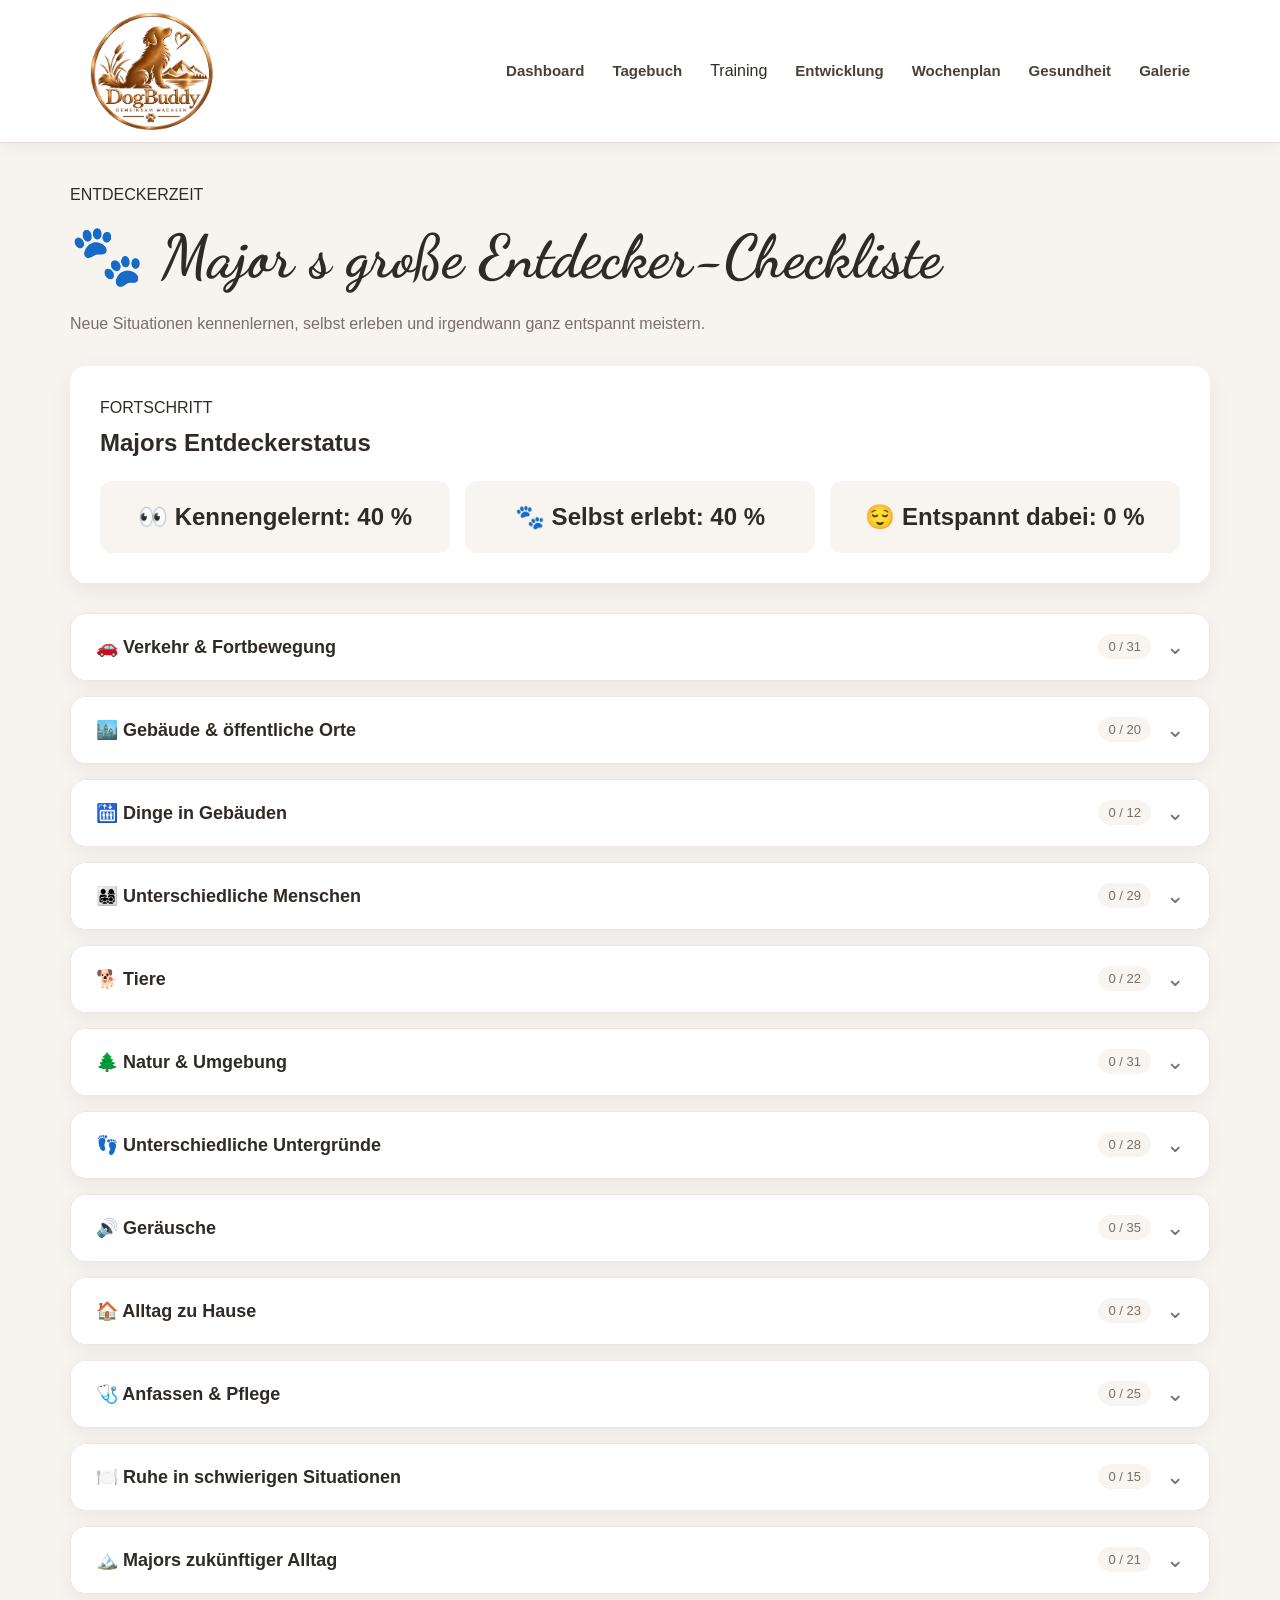
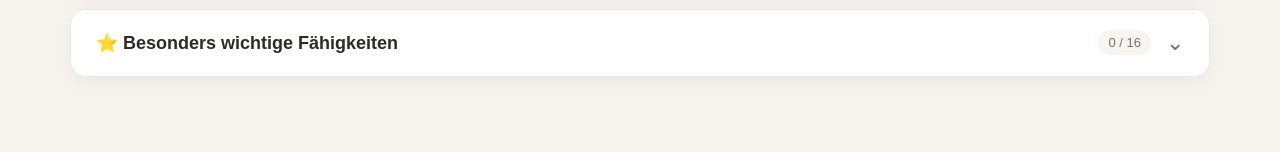
==== DogBuddy/html/entdecker.html @ 414499dd "DogBuddy erweitert: Kommandos, Entdecker, Wochenplan, Kalender und Backup" ====
<!DOCTYPE html>
<html lang="de">

<head>
    <meta charset="UTF-8">

    <meta
        name="viewport"
        content="width=device-width, initial-scale=1.0"
    >

    <title>DogBuddy - Entdecker-Checkliste</title>

    <link
        rel="stylesheet"
        href="../css/styles.css"
    >
</head>


<body>

    <!-- ========================================== -->
    <!-- HEADER -->
    <!-- ========================================== -->

    <header class="header">

        <a href="../index.html">

            <img
                src="../images/logo/dogbuddy-logo-full-blank.png"
                alt="DogBuddy Logo"
                class="logo"
            >

        </a>


        <nav class="navigation">

            <a href="../index.html">
                Dashboard
            </a>

            <a href="tagebuch.html">
                Tagebuch
            </a>


            <!-- ================================== -->
            <!-- TRAINING - DROPDOWN                -->
            <!-- ================================== -->
                    
            <div class="nav-dropdown">
            
                <!--
                    Training ist nur noch der Oberpunkt.
                    Die alte training.html wird nicht mehr verlinkt.
                -->
            
                <span class="nav-dropdown-button">
                    Training
                </span>
            
                <div class="nav-dropdown-menu">
                
                    <a href="kommandos.html">
                        Kommandos
                    </a>
                
                    <a href="entdecker.html">
                        Entdecker-Checkliste
                    </a>
                
                </div>
            
            </div>


            <a href="entwicklung.html">
                Entwicklung
            </a>

            <a href="wochenplan.html">
                Wochenplan
            </a>

            <a href="gesundheit.html">
                Gesundheit
            </a>

            <a href="galerie.html">
                Galerie
            </a>

        </nav>

    </header>


    <!-- ========================================== -->
    <!-- HAUPTINHALT -->
    <!-- ========================================== -->

    <main class="discovery-page">


        <!-- ====================================== -->
        <!-- ÜBERSCHRIFT -->
        <!-- ====================================== -->

        <section class="discovery-page-header">

            <p class="eyebrow">
                ENTDECKERZEIT
            </p>

            <h1>
                🐾
                <span id="page-dog-name">
                    Major
                </span>s große Entdecker-Checkliste
            </h1>

            <p>
                Neue Situationen kennenlernen,
                selbst erleben und irgendwann
                ganz entspannt meistern.
            </p>

        </section>


        <!-- ====================================== -->
        <!-- FORTSCHRITT -->
        <!-- ====================================== -->

        <section class="discovery-progress">

            <p class="eyebrow">
                FORTSCHRITT
            </p>

            <h2>
                Majors Entdeckerstatus
            </h2>


            <div class="discovery-progress-grid">

                <div class="discovery-progress-item">

                    <strong id="progress-seen">
                        0 %
                    </strong>

                </div>


                <div class="discovery-progress-item">

                    <strong id="progress-experienced">
                        0 %
                    </strong>

                </div>


                <div class="discovery-progress-item">

                    <strong id="progress-relaxed">
                        0 %
                    </strong>

                </div>

            </div>

        </section>


        <!-- ====================================== -->
        <!-- ENTDECKER-CHECKLISTE -->
        <!-- ====================================== -->

        <section class="discovery-checklist-section">

            <div id="discovery-checklist">

                <!--
                    Die komplette Checkliste
                    wird später automatisch
                    durch entdecker.js erstellt.
                -->

            </div>

        </section>


        </main>


        <!-- ========================================== -->
        <!-- POPUP - ENTDECKER ERFOLG -->
        <!-- ========================================== -->
        
        <div
            id="discovery-achievement-modal"
            class="app-modal"
        >
        
            <div class="app-modal-content discovery-achievement-content">
            
                <div class="discovery-achievement-body">
                
                
                    <!-- ERFOLGS-ICON -->
                
                    <div
                        id="achievement-icon"
                        class="discovery-achievement-icon"
                    >
                        🐾
                    </div>
                
                
                    <!-- KLEINE ÜBERSCHRIFT -->
                
                    <p class="eyebrow">
                        ENTDECKER-ERFOLG
                    </p>
                
                
                    <!-- ERFOLGS-TITEL -->
                
                    <h2 id="achievement-title">
                        Du bist ein echter Entdecker!
                    </h2>
                
                
                    <!-- ERFOLGS-TEXT -->
                
                    <p
                        id="achievement-text"
                        class="discovery-achievement-text"
                    ></p>
                
                
                    <!-- PROZENT -->
                
                    <div
                        id="achievement-percent"
                        class="discovery-achievement-percent"
                    >
                        25 %
                    </div>
                
                
                    <!-- POPUP SCHLIESSEN -->
                
                    <button
                        type="button"
                        id="close-achievement-modal"
                        class="primary-button"
                    >
                        Weiter entdecken
                    </button>
                
                
                </div>
            
            </div>
        
        </div>
    
    
        <!-- ========================================== -->
        <!-- JAVASCRIPT -->
        <!-- ========================================== -->
    
        <script src="../js/entdecker.js"></script>

        <script src="../js/scroll-top.js"></script>
    
    </body>
    
    </html>
---- DogBuddy/css/styles.css ----
/* Schriftart für "Willkommen bei DogBuddy" */

@import url('https://fonts.googleapis.com/css2?family=Dancing+Script:wght@600;700&display=swap');


/* ================================================== */
/* GRUNDEINSTELLUNGEN                                 */
/* ================================================== */

/* Gilt für alle Elemente der Webseite */
* {
    margin: 0;
    padding: 0;
    box-sizing: border-box;
}


/* Grunddesign der gesamten Webseite */
body {
    font-family: Arial, Helvetica, sans-serif;

    background-color: #f7f3ee;

    color: #302a26;

    line-height: 1.5;
}


/* ================================================== */
/* KOPFBEREICH                                        */
/* ================================================== */

.header {
    display: flex;
    justify-content: space-between;
    align-items: center;

    background-color: #ffffff;

    padding: 12px max(60px, calc((100% - 1100px) / 2));

    border-bottom: 1px solid #e8d7d6;

    box-shadow: 0 3px 15px rgba(0, 0, 0, 0.05);

    box-sizing: border-box;
}


/* Link um das Logo */
.logo-link {
    display: flex;

    align-items: center;

    text-decoration: none;
}


/* DogBuddy Logo */
.logo {
    width: 125px;

    height: auto;

    display: block;
}


/* ================================================== */
/* NAVIGATION                                         */
/* ================================================== */

.navigation {
    display: flex;

    align-items: center;

    gap: 28px;
}


/* Einzelne Navigationslinks */
.navigation a {
    color: #4a4039;

    text-decoration: none;

    font-size: 15px;

    font-weight: 600;

    padding: 8px 0;

    transition: 0.2s;
}


/* Farbe beim Darüberfahren */
.navigation a:hover {
    color: #b87333;
}


/* Aktuell geöffnete Seite */
.navigation .active {
    color: #b87333;

    border-bottom: 2px solid #b87333;
}

/* ================================================== */
/* NAVIGATION - DROPDOWN */
/* ================================================== */

.nav-dropdown {
    position: relative;
    display: flex;
    align-items: center;
}


/* ================================================== */
/* DROPDOWN-MENÜ */
/* ================================================== */

.nav-dropdown-menu {
    position: absolute;

    top: 100%;
    left: 50%;

    transform: translateX(-50%);

    min-width: 220px;

    padding: 8px;

    background-color: #ffffff;

    border: 1px solid #eee7e1;
    border-radius: 10px;

    box-shadow:
        0 8px 25px rgba(0, 0, 0, 0.10);

    /* Standardmäßig unsichtbar */
    display: none;

    z-index: 1000;
}


/* ================================================== */
/* DROPDOWN BEIM HOVER ANZEIGEN */
/* ================================================== */

.nav-dropdown:hover .nav-dropdown-menu {
    display: block;
}


/* ================================================== */
/* LINKS IM DROPDOWN */
/* ================================================== */

.navigation .nav-dropdown-menu a {
    display: block;

    padding: 10px 14px;

    border-radius: 7px;

    white-space: nowrap;

    text-decoration: none;
}


/* Hover nur innerhalb des Dropdowns */
.navigation .nav-dropdown-menu a:hover {
    background-color: #f8f4f0;
}

/* ================================================== */
/* DASHBOARD                                          */
/* ================================================== */

.dashboard {
    width: 90%;

    max-width: 1250px;

    margin: 0 auto;

    padding: 55px 0 80px;
}


/* ================================================== */
/* BEGRÜSSUNG                                         */
/* ================================================== */

/* Hauptüberschriften */
h1 {
    font-family: "Dancing Script", cursive;
    font-weight: 700;
    font-size: 60px;
    margin-bottom: 5px;
}

/* Einheitliche Größe für alle Seiten-Hauptüberschriften */
main h1 {
    font-size: 60px !important;
}

/* Begrüßungsbereich auf dem Dashboard */
.welcome {
    display: flex;
    justify-content: space-between;
    align-items: center;
    gap: 40px;
    margin-bottom: 40px;
}

/* Linker Bereich mit Überschrift und Text */
.welcome > div {
    flex: 1;
}

/* Button bleibt rechts */
.welcome .main-button {
    flex-shrink: 0;
}

/* Kleine Überschriften */
.small-heading {
    color: #b87333;
    font-size: 12px;
    font-weight: bold;
    letter-spacing: 2px;
    margin-bottom: 5px;
}


/* Text unter der Überschrift */
.welcome-text {
    color: #756a62;

    font-size: 17px;
}


/* ================================================== */
/* HAUPTBUTTON                                        */
/* ================================================== */

.main-button {
    display: inline-block;

    background-color: #b87333;

    color: #ffffff;

    text-decoration: none;

    border: none;

    padding: 13px 20px;

    border-radius: 8px;

    font-size: 14px;

    font-weight: bold;

    cursor: pointer;

    transition: 0.2s;
}


/* Effekt beim Darüberfahren */
.main-button:hover {
    background-color: #925a28;

    transform: translateY(-2px);
}


/* ================================================== */
/* HUNDPROFIL                                         */
/* ================================================== */

.dog-profile {
    display: flex;
    align-items: center;
    gap: 40px;

    background-color: #ffffff;

    padding: 30px;
    margin-bottom: 25px;

    border: 1px solid #eee5dc;
    border-radius: 16px;

    box-shadow: 0 4px 18px rgba(0, 0, 0, 0.04);
}


/* Profilbild-Bereich */

.dog-image-area {
    display: flex;

    justify-content: center;
    align-items: center;

    flex-shrink: 0;
}


/* Profilbild */

.dog-profile-image {
    width: 150px;
    height: 150px;
    max-width: 150px;

    object-fit: cover;
    object-position: center;

    border-radius: 50%;

    border: 4px solid #b87333;

    box-shadow: 0 4px 14px rgba(0, 0, 0, 0.12);

    display: block;
    flex-shrink: 0;
}


/* Informationen */

.dog-profile-info {
    flex: 1;
}


.dog-profile-info h2 {
    font-size: 32px;

    margin-bottom: 2px;
}


/* Rasse */

.dog-breed {
    color: #756a62;

    font-size: 16px;

    margin-bottom: 22px;
}


/* Geschlecht, Geburtstag und Einzug */

.dog-details {
    display: flex;

    gap: 50px;

    margin-bottom: 22px;
}


.dog-detail {
    display: flex;

    flex-direction: column;

    gap: 3px;
}


.detail-label {
    color: #9a918b;

    font-size: 11px;

    font-weight: bold;

    text-transform: uppercase;

    letter-spacing: 1px;
}


.detail-value {
    color: #302a26;

    font-size: 15px;

    font-weight: bold;
}


/* Profil bearbeiten */

.edit-profile-button {
    background-color: transparent;

    color: #b87333;

    border: 1px solid #b87333;

    padding: 9px 16px;

    border-radius: 7px;

    font-family: inherit;

    font-size: 13px;

    font-weight: bold;

    cursor: pointer;

    transition: 0.2s;
}


.edit-profile-button:hover {
    background-color: #b87333;

    color: #ffffff;
}


/* ================================================== */
/* KÖRPERMASSE - WECHSELANZEIGE                       */
/* ================================================== */

.body-measurement-card {
    position: relative;
    display: flex;
    align-items: center;
}

.body-measurement-content {
    flex: 1;
}

/* Pfeile links und rechts */
.body-measurement-arrow {
    width: 32px;
    height: 32px;
    border: none;
    border-radius: 50%;
    background-color: #f8f4f0;
    color: #b87333;
    font-size: 24px;
    line-height: 1;
    cursor: pointer;

    display: flex;
    align-items: center;
    justify-content: center;

    transition: background-color 0.2s ease,
                transform 0.2s ease;
}

.body-measurement-arrow:hover {
    background-color: #eee3d9;
    transform: scale(1.08);
}

/* ================================================== */
/* KÖRPERMASSE - INHALT                               */
/* ================================================== */

/* Titel, Messwert und Link stehen sauber untereinander */
.body-measurement-content {
    flex: 1;

    display: flex;
    flex-direction: column;

    align-items: flex-start;
    justify-content: center;

    min-width: 115px;
}


/* ================================================== */
/* KÖRPERMASSE - TITEL                                */
/* ================================================== */

.body-measurement-content .card-title {
    margin: 0 0 5px 0;

    white-space: nowrap;
}


/* ================================================== */
/* KÖRPERMASSE - MESSWERT                             */
/* ================================================== */

.body-measurement-content .card-value {
    margin: 0 0 5px 0;

    white-space: nowrap;
}


/* ================================================== */
/* KÖRPERMASSE - LINK                                 */
/* ================================================== */

.body-measurement-link {
    display: block;

    white-space: nowrap;

    font-size: 14px;
}


/* ================================================== */
/* KÖRPERMASSE - TEXTBEREICH                          */
/* ================================================== */

/* Bereich mit Titel, Messwert und Link */
.body-measurement-text {
    min-width: 115px;

    display: flex;
    flex-direction: column;

    /* Text linksbündig untereinander */
    align-items: flex-start;
}


/* ================================================== */
/* KÖRPERMASSE - TITEL                                */
/* ================================================== */

/* Zum Beispiel: Schulterhöhe oder Brustumfang */
.body-measurement-text .card-title {
    margin-bottom: 6px;
}


/* ================================================== */
/* KÖRPERMASSE - MESSWERT                             */
/* ================================================== */

/* Zum Beispiel: 41 cm */
.body-measurement-text .card-value {
    margin-bottom: 6px;

    /* Verhindert einen Umbruch zwischen Zahl und cm */
    white-space: nowrap;
}


/* ================================================== */
/* KÖRPERMASSE - LINK                                 */
/* ================================================== */

/* Link zur Entwicklungsseite */
.body-measurement-text a {
    display: inline-block;

    /* "Wert eintragen" bleibt in einer Zeile */
    white-space: nowrap;

    font-size: 14px;
}

/* ================================================== */
/* DASHBOARD KARTEN                                   */
/* ================================================== */

.dashboard-grid {
    display: grid;

    grid-template-columns: repeat(2, 1fr);

    gap: 25px;

    margin-bottom: 35px;
}


/* Einzelne Karte */
.dashboard-card {
    background-color: #ffffff;

    border: 1px solid #eee5dd;

    border-radius: 14px;

    padding: 24px;

    box-shadow: 0 3px 14px rgba(0, 0, 0, 0.04);
}


/* Kartenüberschrift */
.dashboard-card h2 {
    font-size: 19px;

    margin-bottom: 17px;
}


/* Schriftart für "Willkommen bei DogBuddy" */

@import url('https://fonts.googleapis.com/css2?family=Dancing+Script:wght@600;700&display=swap');


/* ================================================== */
/* GRUNDEINSTELLUNGEN                                 */
/* ================================================== */

/* Gilt für alle Elemente der Webseite */
* {
    margin: 0;
    padding: 0;
    box-sizing: border-box;
}


/* Grunddesign der gesamten Webseite */
body {
    font-family: Arial, Helvetica, sans-serif;

    background-color: #f7f3ee;

    color: #302a26;

    line-height: 1.5;
}


/* ================================================== */
/* KOPFBEREICH                                        */
/* ================================================== */

.header {
    display: flex;
    justify-content: space-between;
    align-items: center;

    background-color: #ffffff;

    padding: 12px max(60px, calc((100% - 1100px) / 2));

    border-bottom: 1px solid #e8d7d6;

    box-shadow: 0 3px 15px rgba(0, 0, 0, 0.05);

    box-sizing: border-box;
}


/* Link um das Logo */
.logo-link {
    display: flex;

    align-items: center;

    text-decoration: none;
}


/* DogBuddy Logo */
.logo {
    width: 125px;

    height: auto;

    display: block;
}


/* ================================================== */
/* NAVIGATION                                         */
/* ================================================== */

.navigation {
    display: flex;

    align-items: center;

    gap: 28px;
}


/* Einzelne Navigationslinks */
.navigation a {
    color: #4a4039;

    text-decoration: none;

    font-size: 15px;

    font-weight: 600;

    padding: 8px 0;

    transition: 0.2s;
}


/* Farbe beim Darüberfahren */
.navigation a:hover {
    color: #b87333;
}


/* Aktuell geöffnete Seite */
.navigation .active {
    color: #b87333;

    border-bottom: 2px solid #b87333;
}

/* ================================================== */
/* NAVIGATION - DROPDOWN */
/* ================================================== */

.nav-dropdown {
    position: relative;
    display: flex;
    align-items: center;
}


/* ================================================== */
/* DROPDOWN-MENÜ */
/* ================================================== */

.nav-dropdown-menu {
    position: absolute;

    top: 100%;
    left: 50%;

    transform: translateX(-50%);

    min-width: 220px;

    padding: 8px;

    background-color: #ffffff;

    border: 1px solid #eee7e1;
    border-radius: 10px;

    box-shadow:
        0 8px 25px rgba(0, 0, 0, 0.10);

    /* Standardmäßig unsichtbar */
    display: none;

    z-index: 1000;
}


/* ================================================== */
/* DROPDOWN BEIM HOVER ANZEIGEN */
/* ================================================== */

.nav-dropdown:hover .nav-dropdown-menu {
    display: block;
}


/* ================================================== */
/* LINKS IM DROPDOWN */
/* ================================================== */

.navigation .nav-dropdown-menu a {
    display: block;

    padding: 10px 14px;

    border-radius: 7px;

    white-space: nowrap;

    text-decoration: none;
}


/* Hover nur innerhalb des Dropdowns */
.navigation .nav-dropdown-menu a:hover {
    background-color: #f8f4f0;
}

/* ================================================== */
/* DASHBOARD                                          */
/* ================================================== */

.dashboard {
    width: 90%;

    max-width: 1250px;

    margin: 0 auto;

    padding: 55px 0 80px;
}


/* ================================================== */
/* BEGRÜSSUNG                                         */
/* ================================================== */

/* Hauptüberschriften */
h1 {
    font-family: "Dancing Script", cursive;
    font-weight: 700;
    font-size: 60px;
    margin-bottom: 5px;
}

/* Einheitliche Größe für alle Seiten-Hauptüberschriften */
main h1 {
    font-size: 60px !important;
}

/* Begrüßungsbereich auf dem Dashboard */
.welcome {
    display: flex;
    justify-content: space-between;
    align-items: center;
    gap: 40px;
    margin-bottom: 40px;
}

/* Linker Bereich mit Überschrift und Text */
.welcome > div {
    flex: 1;
}

/* Button bleibt rechts */
.welcome .main-button {
    flex-shrink: 0;
}

/* Kleine Überschriften */
.small-heading {
    color: #b87333;
    font-size: 12px;
    font-weight: bold;
    letter-spacing: 2px;
    margin-bottom: 5px;
}


/* Text unter der Überschrift */
.welcome-text {
    color: #756a62;

    font-size: 17px;
}


/* ================================================== */
/* HAUPTBUTTON                                        */
/* ================================================== */

.main-button {
    display: inline-block;

    background-color: #b87333;

    color: #ffffff;

    text-decoration: none;

    border: none;

    padding: 13px 20px;

    border-radius: 8px;

    font-size: 14px;

    font-weight: bold;

    cursor: pointer;

    transition: 0.2s;
}


/* Effekt beim Darüberfahren */
.main-button:hover {
    background-color: #925a28;

    transform: translateY(-2px);
}


/* ================================================== */
/* HUNDPROFIL                                         */
/* ================================================== */

.dog-profile {
    display: flex;
    align-items: center;
    gap: 40px;

    background-color: #ffffff;

    padding: 30px;
    margin-bottom: 25px;

    border: 1px solid #eee5dc;
    border-radius: 16px;

    box-shadow: 0 4px 18px rgba(0, 0, 0, 0.04);
}


/* Profilbild-Bereich */

.dog-image-area {
    display: flex;

    justify-content: center;
    align-items: center;

    flex-shrink: 0;
}


/* Profilbild */

.dog-profile-image {
    width: 150px;
    height: 150px;
    max-width: 150px;

    object-fit: cover;
    object-position: center;

    border-radius: 50%;

    border: 4px solid #b87333;

    box-shadow: 0 4px 14px rgba(0, 0, 0, 0.12);

    display: block;
    flex-shrink: 0;
}


/* Informationen */

.dog-profile-info {
    flex: 1;
}


.dog-profile-info h2 {
    font-size: 32px;

    margin-bottom: 2px;
}


/* Rasse */

.dog-breed {
    color: #756a62;

    font-size: 16px;

    margin-bottom: 22px;
}


/* Geschlecht, Geburtstag und Einzug */

.dog-details {
    display: flex;

    gap: 50px;

    margin-bottom: 22px;
}


.dog-detail {
    display: flex;

    flex-direction: column;

    gap: 3px;
}


.detail-label {
    color: #9a918b;

    font-size: 11px;

    font-weight: bold;

    text-transform: uppercase;

    letter-spacing: 1px;
}


.detail-value {
    color: #302a26;

    font-size: 15px;

    font-weight: bold;
}


/* Profil bearbeiten */

.edit-profile-button {
    background-color: transparent;

    color: #b87333;

    border: 1px solid #b87333;

    padding: 9px 16px;

    border-radius: 7px;

    font-family: inherit;

    font-size: 13px;

    font-weight: bold;

    cursor: pointer;

    transition: 0.2s;
}


.edit-profile-button:hover {
    background-color: #b87333;

    color: #ffffff;
}


/* ================================================== */
/* KÖRPERMASSE - WECHSELANZEIGE                       */
/* ================================================== */

.body-measurement-card {
    position: relative;
    display: flex;
    align-items: center;
}

.body-measurement-content {
    flex: 1;
}

/* Pfeile links und rechts */
.body-measurement-arrow {
    width: 32px;
    height: 32px;
    border: none;
    border-radius: 50%;
    background-color: #f8f4f0;
    color: #b87333;
    font-size: 24px;
    line-height: 1;
    cursor: pointer;

    display: flex;
    align-items: center;
    justify-content: center;

    transition: background-color 0.2s ease,
                transform 0.2s ease;
}

.body-measurement-arrow:hover {
    background-color: #eee3d9;
    transform: scale(1.08);
}

/* ================================================== */
/* KÖRPERMASSE - INHALT                               */
/* ================================================== */

/* Titel, Messwert und Link stehen sauber untereinander */
.body-measurement-content {
    flex: 1;

    display: flex;
    flex-direction: column;

    align-items: flex-start;
    justify-content: center;

    min-width: 115px;
}


/* ================================================== */
/* KÖRPERMASSE - TITEL                                */
/* ================================================== */

.body-measurement-content .card-title {
    margin: 0 0 5px 0;

    white-space: nowrap;
}


/* ================================================== */
/* KÖRPERMASSE - MESSWERT                             */
/* ================================================== */

.body-measurement-content .card-value {
    margin: 0 0 5px 0;

    white-space: nowrap;
}


/* ================================================== */
/* KÖRPERMASSE - LINK                                 */
/* ================================================== */

.body-measurement-link {
    display: block;

    white-space: nowrap;

    font-size: 14px;
}


/* ================================================== */
/* KÖRPERMASSE - TEXTBEREICH                          */
/* ================================================== */

/* Bereich mit Titel, Messwert und Link */
.body-measurement-text {
    min-width: 115px;

    display: flex;
    flex-direction: column;

    /* Text linksbündig untereinander */
    align-items: flex-start;
}


/* ================================================== */
/* KÖRPERMASSE - TITEL                                */
/* ================================================== */

/* Zum Beispiel: Schulterhöhe oder Brustumfang */
.body-measurement-text .card-title {
    margin-bottom: 6px;
}


/* ================================================== */
/* KÖRPERMASSE - MESSWERT                             */
/* ================================================== */

/* Zum Beispiel: 41 cm */
.body-measurement-text .card-value {
    margin-bottom: 6px;

    /* Verhindert einen Umbruch zwischen Zahl und cm */
    white-space: nowrap;
}


/* ================================================== */
/* KÖRPERMASSE - LINK                                 */
/* ================================================== */

/* Link zur Entwicklungsseite */
.body-measurement-text a {
    display: inline-block;

    /* "Wert eintragen" bleibt in einer Zeile */
    white-space: nowrap;

    font-size: 14px;
}

/* ================================================== */
/* DASHBOARD KARTEN                                   */
/* ================================================== */

.dashboard-grid {
    display: grid;

    grid-template-columns: repeat(2, 1fr);

    gap: 25px;

    margin-bottom: 35px;
}


/* Einzelne Karte */
.dashboard-card {
    background-color: #ffffff;

    border: 1px solid #eee5dd;

    border-radius: 14px;

    padding: 24px;

    box-shadow: 0 3px 14px rgba(0, 0, 0, 0.04);
}


/* Kartenüberschrift */
.dashboard-card h2 {
    font-size: 19px;

    margin-bottom: 17px;
}


/* ================================================== */
/* DASHBOARD - TRAININGSFORTSCHRITT                   */
/* ================================================== */

.training-progress-card {
    display: flex;
    flex-direction: column;
}


/* ================================================== */
/* TRAINING - ZWEI BEREICHE                           */
/* ================================================== */

.dashboard-training-boxes {
    display: grid;
    grid-template-columns: 1fr 1fr;

    gap: 16px;

    margin-top: -15px;
}


/* ================================================== */
/* TRAINING - EINZELNER KASTEN                        */
/* ================================================== */

.dashboard-training-box {
    display: flex;
    flex-direction: column;

    padding: 16px;

    background-color: #faf7f4;

    border: 1px solid #eee5dd;
    border-radius: 10px;
}


/* Überschrift */

.dashboard-training-box h3 {
    margin: 0 0 14px 0;

    font-size: 15px;
}


/* ================================================== */
/* TRAINING - FORTSCHRITTSZEILEN                      */
/* ================================================== */

.dashboard-training-box-row {
    display: flex;

    justify-content: space-between;
    align-items: center;

    gap: 10px;

    min-height: 28px;

    font-size: 13px;

    color: #5c534d;
}


/* Prozentzahl */

.dashboard-training-box-row strong {
    color: #000000;

    white-space: nowrap;
}


/* ================================================== */
/* TRAINING - LINK                                    */
/* ================================================== */

.dashboard-training-box-link {
    margin-top: 15px;

    font-size: 13px;
}


/* ================================================== */
/* KARTEN-INHALT                                      */
/* ================================================== */

.card-row {
    display: flex;

    justify-content: space-between;
    align-items: center;

    gap: 20px;

    padding: 11px 0;

    border-bottom: 1px solid #f0ebe7;
}


/* Letzte Zeile ohne Linie */
.card-row:last-child {
    border-bottom: none;
}


/* Linke Seite */
.card-row-label {
    color: #756a62;

    font-size: 14px;
}


/* Rechte Seite */
.card-row-value {
    color: #403832;

    font-size: 14px;

    font-weight: 600;

    text-align: right;
}


/* ================================================== */
/* KARTEN-LINK                                        */
/* ================================================== */

.card-link {
    display: inline-block;

    margin-top: 16px;

    color: #b87333;

    text-decoration: none;

    font-size: 13px;

    font-weight: bold;
}


.card-link:hover {
    text-decoration: underline;
}


/* ================================================== */
/* STATUS                                             */
/* ================================================== */

.status {
    display: inline-block;

    padding: 4px 9px;

    border-radius: 20px;

    font-size: 11px;

    font-weight: bold;
}


/* Grün */
.status-good {
    background-color: #e6f2e8;

    color: #4f7a56;
}


/* Orange */
.status-open {
    background-color: #f7eadb;

    color: #9b6737;
}


/* ================================================== */
/* BEREICHSÜBERSCHRIFT                                */
/* ================================================== */

.section-heading {
    display: flex;

    justify-content: space-between;
    align-items: center;

    margin-bottom: 20px;
}


.section-heading h2 {
    font-size: 23px;
}


/* ================================================== */
/* FOOTER                                             */
/* ================================================== */

.footer {
    width: 100%;
    box-sizing: border-box;

    background-color: #302a26;
    color: #ffffff;

    text-align: center;

    padding: 22px 25px;

    font-size: 14px;
}

/* ================================================== */
/* FOOTER - GESAMTER BEREICH                          */
/* ================================================== */

/* Dunkler Bereich für Datensicherung und Footer-Text */
.footer-area {
    width: 100%;
    box-sizing: border-box;

    background-color: #302a26;

    text-align: center;

    padding: 18px 25px;
}


/* ================================================== */
/* FOOTER - DATENSICHERUNG                            */
/* ================================================== */

/* Aufklappbarer Bereich der Datensicherung */
.footer-backup {
    margin: 0;
}


/* Anklickbare Überschrift */
.footer-backup-summary {
    display: inline-block;

    color: #d9cec5;

    font-size: 12px;
    font-weight: 600;

    cursor: pointer;

    /* Browser-Pfeil entfernen */
    list-style: none;
}


/* Browser-Pfeil in Chrome entfernen */
.footer-backup-summary::-webkit-details-marker {
    display: none;
}


/* Farbe beim Darüberfahren */
.footer-backup-summary:hover {
    color: #d99a5d;
}

/* ================================================== */
/* DATENSICHERUNG - PFEIL                             */
/* ================================================== */

/* Pfeil vor der Datensicherung */
.footer-backup-arrow {
    display: inline-block;

    margin-right: 5px;

    font-size: 16px;

    transition: transform 0.2s ease;
}


/* Pfeil dreht sich beim Aufklappen */
.footer-backup[open] .footer-backup-arrow {
    transform: rotate(90deg);
}


/* ================================================== */
/* BACKUP-BUTTONS                                     */
/* ================================================== */

/* Nur sichtbar, wenn Datensicherung geöffnet wurde */
.footer-backup-actions {
    display: flex;
    justify-content: center;
    align-items: center;

    gap: 10px;

    margin-top: 10px;
}


/* Einzelne Backup-Buttons */
.footer-backup-button {
    background-color: transparent;

    color: #d99a5d;

    border: 1px solid #8f6c4d;
    border-radius: 7px;

    padding: 6px 11px;

    font-size: 11px;
    font-weight: 600;

    cursor: pointer;

    transition:
        background-color 0.2s ease,
        color 0.2s ease,
        border-color 0.2s ease;
}


/* Button beim Darüberfahren */
.footer-backup-button:hover {
    background-color: #b87333;

    color: #ffffff;

    border-color: #b87333;
}


/* ================================================== */
/* FOOTER - TEXT                                      */
/* ================================================== */

/* DogBuddy-Text unter der Datensicherung */
.footer-text {
    margin: 12px 0 0;

    color: #d9cec5;

    font-size: 12px;
    font-weight: normal;
}

/* ================================================== */
/* SCHNELLÜBERSICHT                                   */
/* ================================================== */

.overview {
    display: grid;

    grid-template-columns: repeat(3, 1fr);

    gap: 20px;

    margin-bottom: 25px;
}


/* Einzelne kleine Infokarte */
.info-card {
    display: flex;

    align-items: center;

    gap: 18px;

    background-color: #ffffff;

    padding: 22px;

    border-radius: 12px;

    border: 1px solid #eee5dc;

    box-shadow: 0 4px 15px rgba(0, 0, 0, 0.04);
}


/* Symbol auf der Karte */
.card-icon {
    font-size: 30px;
}


/* Überschrift der Infokarte */
.card-title {
    color: #756a62;

    font-size: 14px;
}


/* Großer Wert */
.card-value {
    font-size: 24px;

    font-weight: bold;

    margin: 2px 0;

    white-space: nowrap;
}


/* Link innerhalb der Infokarte */
.info-card a {
    color: #b87333;

    font-size: 13px;

    text-decoration: none;
}


/* Effekt beim Darüberfahren */
.info-card a:hover {
    text-decoration: underline;
}


/* Zusatzinformation */
.card-info {
    color: #9a918b;

    font-size: 12px;
}


/* ================================================== */
/* GROSSE DASHBOARD-KARTEN                            */
/* ================================================== */

.dashboard-grid {
    display: grid;

    grid-template-columns: repeat(2, 1fr);

    gap: 25px;
}


/* Einzelne Dashboard-Karte */
.dashboard-card {
    background-color: #ffffff;

    padding: 28px;

    border-radius: 14px;

    border: 1px solid #eee5dc;

    box-shadow: 0 4px 18px rgba(0, 0, 0, 0.04);
}


/* Oberer Bereich einer Karte */
.card-header {
    display: flex;

    justify-content: space-between;

    align-items: flex-start;

    margin-bottom: 22px;
}


/* Überschrift innerhalb der Karte */
.card-header h2 {
    font-size: 21px;
}


/* Großes Symbol rechts */
.big-icon {
    font-size: 27px;
}


/* ================================================== */
/* GESUNDHEIT - KALENDER                              */
/* ================================================== */

.health-calendar-section {
    margin-top: 40px;
    margin-bottom: 50px;
    padding: 28px;

    background-color: #ffffff;

    border: 1px solid #e5ddd5;
    border-radius: 18px;

    box-shadow: 0 6px 20px rgba(48, 42, 38, 0.06);
}


/* ================================================== */
/* KALENDER - KOPFBEREICH                             */
/* ================================================== */

.health-calendar-header {
    display: flex;
    justify-content: space-between;
    align-items: center;
    gap: 20px;

    margin-bottom: 20px;
}


.health-calendar-header h2 {
    margin: 3px 0 0;
}


.calendar-view-switch {
    display: flex;

    padding: 4px;

    background-color: #f3eee9;

    border-radius: 10px;
}


.calendar-view-button {
    padding: 8px 16px;

    border: none;
    border-radius: 7px;

    background-color: transparent;

    color: #6d655f;

    font-family: inherit;
    font-size: 14px;
    font-weight: 600;

    cursor: pointer;
}


.calendar-view-button.active {
    background-color: #b87333;

    color: #ffffff;
}


/* ================================================== */
/* KALENDER - NAVIGATION                              */
/* ================================================== */

.calendar-navigation {
    display: flex;
    justify-content: center;
    align-items: center;
    gap: 10px;

    margin-bottom: 22px;
}


.calendar-navigation-button,
.calendar-today-button {
    border: 1px solid #d9d0c8;

    background-color: #ffffff;

    color: #403832;

    font-family: inherit;
    font-weight: 600;

    cursor: pointer;
}


.calendar-navigation-button {
    width: 38px;
    height: 38px;

    border-radius: 50%;

    font-size: 18px;
}


.calendar-today-button {
    height: 38px;

    padding: 0 16px;

    border-radius: 9px;
}


.calendar-navigation-button:hover,
.calendar-today-button:hover {
    border-color: #b87333;

    color: #b87333;
}


/* ================================================== */
/* KALENDER - WOCHENANSICHT                           */
/* ================================================== */

.calendar-week {
    display: grid;

    grid-template-columns: repeat(7, 1fr);

    gap: 8px;
}


.calendar-week .calendar-day {
    min-height: 150px;

    padding: 12px 9px;

    display: flex;
    flex-direction: column;
    align-items: stretch;

    text-align: left;
}


/* ================================================== */
/* KALENDER - TAGE                                    */
/* ================================================== */

.calendar-day {
    position: relative;

    border: 1px solid #e5ddd5;
    border-radius: 12px;

    background-color: #ffffff;

    color: #302a26;

    font-family: inherit;

    cursor: pointer;

    transition:
        border-color 0.2s ease,
        background-color 0.2s ease,
        transform 0.2s ease;
}


.calendar-day:hover {
    border-color: #b87333;

    transform: translateY(-1px);
}


.calendar-day-weekday {
    margin-bottom: 6px;

    color: #8a817a;

    font-size: 12px;
    font-weight: 600;

    text-transform: uppercase;
}


.calendar-day-number {
    width: 30px;
    height: 30px;

    display: flex;
    align-items: center;
    justify-content: center;

    border-radius: 50%;

    font-size: 15px;
    font-weight: 700;
}


/* Heute */

.calendar-day-today .calendar-day-number {
    background-color: #b87333;

    color: #ffffff;
}


/* Ausgewählter Tag */

.calendar-day-selected {
    border-color: #b87333;

    background-color: #fff9f4;
}


/* Tage außerhalb des aktuellen Monats */

.calendar-day-outside {
    opacity: 0.4;
}


/* ================================================== */
/* KALENDER - TERMINE IN DER WOCHE                    */
/* ================================================== */

.calendar-day-appointment-area {
    display: flex;
    flex-direction: column;
    gap: 5px;

    margin-top: 10px;
}


.calendar-mini-appointment {
    display: block;

    padding: 5px 6px;

    overflow: hidden;

    border-radius: 6px;

    background-color: #f3eee9;

    color: #403832;

    font-size: 11px;

    text-overflow: ellipsis;
    white-space: nowrap;
}


.calendar-mini-completed {
    opacity: 0.55;

    text-decoration: line-through;
}


.calendar-more-appointments {
    margin-top: 2px;

    color: #b87333;

    font-size: 11px;
    font-weight: 600;
}


/* ================================================== */
/* KALENDER - MONATSANSICHT                           */
/* ================================================== */

.calendar-month {
    display: grid;

    grid-template-columns: repeat(7, 1fr);

    gap: 6px;
}


.calendar-month-weekdays {
    display: grid;

    grid-template-columns: repeat(7, 1fr);

    gap: 6px;

    margin-bottom: 6px;
}


.calendar-month-weekday {
    padding: 6px 0;

    color: #8a817a;

    font-size: 11px;
    font-weight: 700;

    text-align: center;

    text-transform: uppercase;
}


.calendar-month .calendar-day {
    min-height: 78px;

    padding: 8px;

    display: flex;
    flex-direction: column;
    align-items: center;

    text-align: center;
}


/* ================================================== */
/* MONATSKALENDER - TERMINE                           */
/* ================================================== */

.calendar-month-appointments {
    width: 100%;

    display: flex;
    flex-direction: column;
    gap: 4px;

    margin-top: 5px;
}


.calendar-month-appointment {
    display: block;

    width: 100%;

    box-sizing: border-box;

    padding: 4px 6px;

    overflow: hidden;

    border-radius: 6px;

    background-color: #f3eee9;

    color: #6f4a2f;

    font-size: 10px;
    font-weight: 600;

    line-height: 1.3;

    text-align: center;
    text-overflow: ellipsis;
    white-space: nowrap;
}


/* ================================================== */
/* KALENDER - AUSGEWÄHLTER TAG                        */
/* ================================================== */

.calendar-day-details {
    margin-top: 25px;
}


.calendar-day-details-header {
    margin-bottom: 12px;
}


.calendar-day-details-header h3 {
    margin: 3px 0 0;

    text-transform: capitalize;
}


/* ================================================== */
/* KALENDER - TERMIN AM AUSGEWÄHLTEN TAG              */
/* ================================================== */

.calendar-detail-appointment {
    width: 100%;

    display: flex;
    align-items: center;
    gap: 12px;

    padding: 12px 14px;
    margin-bottom: 8px;

    border: 1px solid #e5ddd5;
    border-radius: 10px;

    background-color: #ffffff;

    color: #302a26;

    font-family: inherit;

    text-align: left;

    cursor: pointer;
}


.calendar-detail-appointment:hover {
    border-color: #b87333;

    background-color: #fff9f4;
}


.calendar-detail-icon {
    font-size: 21px;
}


.calendar-detail-text {
    display: flex;
    flex-direction: column;
    gap: 3px;
}


.calendar-detail-text strong {
    font-size: 14px;
}


.calendar-detail-text small {
    color: #8a817a;

    font-size: 12px;
}


.calendar-detail-completed {
    opacity: 0.55;
}


/* ================================================== */
/* KALENDER - TERMIN HINZUFÜGEN                       */
/* ================================================== */

.calendar-add-appointment {
    margin-top: 10px;

    padding: 9px 14px;

    border: 1px solid #b87333;
    border-radius: 8px;

    background-color: transparent;

    color: #b87333;

    font-family: inherit;
    font-size: 13px;
    font-weight: 600;

    cursor: pointer;
}


.calendar-add-appointment:hover {
    background-color: #b87333;

    color: #ffffff;
}


/* ================================================== */
/* KALENDER - RESPONSIVE                              */
/* ================================================== */

@media (max-width: 850px) {

    .calendar-week {
        grid-template-columns: 1fr;
    }


    .calendar-week .calendar-day {
        min-height: auto;
    }


    .health-calendar-header {
        align-items: flex-start;
        flex-direction: column;
    }

}


@media (max-width: 600px) {

    .health-calendar-section {
        padding: 18px;
    }


    .calendar-month {
        gap: 4px;
    }


    .calendar-month .calendar-day {
        min-height: 55px;

        padding: 5px;
    }


    .calendar-day-number {
        width: 26px;
        height: 26px;

        font-size: 13px;
    }

}


/* ================================================== */
/* WOCHENPLAN                                         */
/* ================================================== */

.task-list {
    list-style: none;

    margin-bottom: 22px;
}


/* Einzelne Aufgabe */
.task-list li {
    padding: 9px 0;

    border-bottom: 1px solid #f0ebe6;

    font-size: 14px;
}


/* Checkbox */
.task-list input {
    margin-right: 9px;

    accent-color: #b87333;
}


/* ================================================== */
/* TRAINING                                           */
/* ================================================== */

.skill {
    display: flex;

    justify-content: space-between;

    padding: 10px 0;

    border-bottom: 1px solid #f0ebe6;

    font-size: 14px;
}


/* Sternebewertung */
.stars {
    color: #b87333;

    letter-spacing: 2px;
}


/* ================================================== */
/* DASHBOARD - LETZTE TAGEBUCHEINTRÄGE                */
/* ================================================== */

.dashboard-diary-list {
    display: flex;
    flex-direction: column;
    gap: 10px;

    margin-top: 18px;
}


/* ================================================== */
/* DASHBOARD - EINZELNER TAGEBUCHEINTRAG              */
/* ================================================== */

.dashboard-diary-box {
    display: flex;
    flex-direction: column;
    gap: 4px;

    width: 100%;
    box-sizing: border-box;

    padding: 12px 14px;

    border: 1px solid #e5ddd5;
    border-radius: 10px;

    background-color: #ffffff;
}


/* ================================================== */
/* DASHBOARD - TAGEBUCH DATUM                         */
/* ================================================== */

.dashboard-diary-box-date {
    color: #8a817a;

    font-size: 12px;
    font-weight: 400;
    line-height: 1.3;
}


/* ================================================== */
/* DASHBOARD - TAGEBUCH TITEL                         */
/* ================================================== */

.dashboard-diary-box-title {
    color: #302a26;

    font-size: 14px;
    font-weight: 700;
    line-height: 1.3;
}


/* ================================================== */
/* LINKS IN DEN DASHBOARD-KARTEN                      */
/* ================================================== */

.card-link {
    display: inline-block;

    color: #b87333;

    text-decoration: none;

    font-size: 14px;

    font-weight: bold;

    margin-top: 15px;
}


/* Effekt beim Darüberfahren */
.card-link:hover {
    text-decoration: underline;
}


/* ================================================== */
/* FUSSBEREICH                                        */
/* ================================================== */

footer {
    width: 100%;
    box-sizing: border-box;

    background-color: #302a26;
    color: #ffffff;

    text-align: center;

    padding: 25px;

    font-size: 14px;
}


/* ================================================== */
/* PROFILFORMULAR                                     */
/* ================================================== */

/* Formular zunächst verstecken */
.profile-form {
    display: none;

    margin-top: 25px;
    padding-top: 25px;

    border-top: 1px solid #eee5dc;
}


/* Einzelner Formularbereich */
.form-group {
    display: flex;
    flex-direction: column;

    margin-bottom: 15px;
}


/* Beschriftungen */
.form-group label {
    color: #756a62;

    font-size: 12px;
    font-weight: bold;

    margin-bottom: 5px;
}


/* Eingabefelder */
.form-group input,
.form-group select {
    width: 100%;

    padding: 10px;

    border: 1px solid #ddd3ca;
    border-radius: 6px;

    font-family: Arial, Helvetica, sans-serif;
    font-size: 14px;
}


/* Eingabefeld ist ausgewählt */
.form-group input:focus,
.form-group select:focus {
    outline: none;

    border-color: #b87333;
}


/* Bereich für die beiden Buttons */
.form-buttons {
    display: flex;

    gap: 10px;

    margin-top: 20px;
}


/* Speichern */
.save-button {
    background-color: #b87333;

    color: #ffffff;

    border: none;
    border-radius: 6px;

    padding: 10px 18px;

    font-weight: bold;

    cursor: pointer;
}


/* Speichern - Maus darüber */
.save-button:hover {
    background-color: #925a28;
}


/* Abbrechen */
.cancel-button {
    background-color: transparent;

    color: #756a62;

    border: 1px solid #cfc5bc;
    border-radius: 6px;

    padding: 10px 18px;

    font-weight: bold;

    cursor: pointer;
}


/* Abbrechen - Maus darüber */
.cancel-button:hover {
    background-color: #f7f3ee;
}


/* ================================================== */
/* ENTWICKLUNG                                        */
/* ================================================== */

.development-page {
    max-width: 1200px;
    margin: 0 auto;
    padding: 50px 40px 80px;
}


/* ================================================== */
/* ENTWICKLUNG - ÜBERSCHRIFT                          */
/* ================================================== */

.development-header {
    margin-bottom: 35px;
}


.development-header .eyebrow {
    color: #b87333;
    font-size: 14px;
    font-weight: bold;
    letter-spacing: 2px;
    margin-bottom: 8px;
}


.development-header h1 {
    font-size: 36px;
    margin: 0 0 10px;
    color: #302a26;
}


.development-header > p:last-child {
    color: #6f665f;
    margin: 0;
}


/* ================================================== */
/* KARTE - NEUE MESSUNG                               */
/* ================================================== */

.measurement-card {
    background-color: #ffffff;

    padding: 30px;

    border-radius: 16px;

    margin-bottom: 30px;

    box-shadow: 0 4px 18px rgba(0, 0, 0, 0.06);
}


.measurement-card h2 {
    margin-top: 0;
    margin-bottom: 25px;

    color: #302a26;
}


/* ================================================== */
/* ENTWICKLUNG - FORMULAR                             */
/* ================================================== */

.measurement-form {
    display: grid;

    grid-template-columns: repeat(3, 1fr);

    gap: 20px;

    margin-bottom: 25px;
}


.measurement-form .form-group {
    display: flex;

    flex-direction: column;
}


.measurement-form label {
    font-size: 14px;

    font-weight: 600;

    color: #514941;

    margin-bottom: 8px;
}


.measurement-form input {
    width: 100%;

    box-sizing: border-box;

    padding: 12px 14px;

    border: 1px solid #ddd3ca;

    border-radius: 8px;

    font-size: 15px;

    color: #302a26;

    background-color: #ffffff;
}


.measurement-form input:focus {
    outline: none;

    border-color: #b87333;
}


/* ================================================== */
/* ENTWICKLUNG - SPEICHERN                            */
/* ================================================== */

.measurement-card .primary-button {
    background-color: #b87333;

    color: #ffffff;

    border: none;

    border-radius: 8px;

    padding: 12px 20px;

    font-size: 15px;

    font-weight: 600;

    cursor: pointer;
}


.measurement-card .primary-button:hover {
    opacity: 0.85;
}


/* ================================================== */
/* BISHERIGE MESSUNGEN                                */
/* ================================================== */

.measurement-history {
    background-color: #ffffff;

    padding: 30px;

    border-radius: 16px;

    box-shadow: 0 4px 18px rgba(0, 0, 0, 0.06);
}


.measurement-history h2 {
    margin-top: 0;

    margin-bottom: 25px;

    color: #302a26;
}


/* ================================================== */
/* MESSWERT-TABELLE                                   */
/* ================================================== */

.measurement-table {
    width: 100%;

    border-collapse: collapse;
}


.measurement-table th {
    text-align: left;

    padding: 14px;

    background-color: #f5eee8;

    color: #302a26;

    border-bottom: 2px solid #b87333;
}


.measurement-table td {
    padding: 14px;

    border-bottom: 1px solid #eee6df;

    color: #514941;
}


.measurement-table tbody tr:hover {
    background-color: #faf7f4;
}

/* ================================================== */
/* ENTWICKLUNG - WACHSTUM & SOLL-IST-VERGLEICH */
/* ================================================== */


/* ================================================== */
/* GESAMTBEREICH */
/* ================================================== */

.growth-section {
    display: grid;

    grid-template-columns: 2fr 1fr;

    gap: 25px;

    margin-top: 35px;
    margin-bottom: 35px;

    align-items: stretch;
}


/* ================================================== */
/* KARTEN */
/* ================================================== */

.growth-chart-card,
.growth-comparison-card {
    background-color: #ffffff;

    border-radius: 16px;

    padding: 30px;

    box-shadow: 0 8px 25px rgba(0, 0, 0, 0.06);
}


/* ================================================== */
/* BESCHREIBUNG DER WACHSTUMSKURVE */
/* ================================================== */

.growth-description {
    margin-top: 8px;
    margin-bottom: 20px;

    color: #6f675f;

    line-height: 1.5;
}


/* ================================================== */
/* DIAGRAMM */
/* ================================================== */

#growth-chart {
    display: block;

    width: 100%;
    height: auto;

    margin-top: 20px;

    background-color: #ffffff;

    border: 1px solid #eee7e1;
    border-radius: 10px;
}

/* ================================================== */
/* AUSWAHL ENDGEWICHT */
/* ================================================== */

.growth-final-weight {
    display: flex;
    align-items: center;
    justify-content: space-between;
    gap: 15px;

    margin-top: 18px;
    margin-bottom: 20px;

    padding: 12px 15px;

    background-color: #f8f4f0;
    border-radius: 10px;
}


/* BESCHRIFTUNG */

.growth-final-weight label {
    color: #5c534d;
    font-size: 14px;
    font-weight: 500;
}


/* AUSWAHLFELD */

.growth-final-weight select {
    padding: 8px 32px 8px 12px;

    border: 1px solid #d9b99c;
    border-radius: 8px;

    background-color: #ffffff;

    color: #302a26;
    font-family: inherit;
    font-size: 14px;
    font-weight: 600;

    cursor: pointer;

    transition:
        border-color 0.2s ease,
        box-shadow 0.2s ease;
}


/* AUSWAHLFELD BEIM DARÜBERFAHREN */

.growth-final-weight select:hover {
    border-color: #c56f2c;
}


/* AUSWAHLFELD BEIM ANKLICKEN */

.growth-final-weight select:focus {
    outline: none;

    border-color: #c56f2c;

    box-shadow:
        0 0 0 3px rgba(197, 111, 44, 0.12);
}


/* ================================================== */
/* SOLL-IST-VERGLEICH */
/* ================================================== */

.growth-comparison-grid {
    display: grid;

    grid-template-columns: 1fr 1fr;

    gap: 15px;

    margin-top: 25px;
}


/* ================================================== */
/* EINZELNE VERGLEICHSWERTE */
/* ================================================== */

.growth-value {
    display: flex;
    flex-direction: column;

    gap: 6px;

    padding: 15px;

    background-color: #f8f4f0;

    border-radius: 10px;
}


/* BESCHRIFTUNG */

.growth-value span {
    color: #786f68;

    font-size: 13px;
}


/* WERT */

.growth-value strong {
    color: #302a26;

    font-size: 18px;
}


/* ============================================== */
/* STATUSFELD DES SOLL-IST-VERGLEICHS */
/* ============================================== */

.growth-status {
    margin-top: 20px;
    padding: 15px;

    border: 1px solid #e4d7cc;
    border-radius: 10px;

    background-color: #faf7f4;
    color: #5c534d;

    line-height: 1.5;
}


/* ============================================== */
/* FARBEN FÜR DEN SOLL-IST-VERGLEICH */
/* ============================================== */

/* Grün: Gewicht liegt im normalen Bereich */
.growth-status.status-good {
    border: 2px solid #6fa765;
    background-color: #edf6ea;
}


/* Orange: leichte Abweichung */
.growth-status.status-warning {
    border: 2px solid #d98a2b;
    background-color: #fff1dc;
}


/* Rot: deutliche Abweichung */
.growth-status.status-alert {
    border: 2px solid #c85a54;
    background-color: #fbe7e5;
}


/* ================================================== */
/* RESPONSIVE DARSTELLUNG */
/* ================================================== */

@media (max-width: 900px) {

    .growth-section {
        grid-template-columns: 1fr;
    }

}


@media (max-width: 600px) {

    .growth-comparison-grid {
        grid-template-columns: 1fr;
    }

}

/* ================================================== */
/* TRAINING                                           */
/* ================================================== */

.training-page {
    max-width: 1200px;
    margin: 0 auto;
    padding: 50px 40px 80px;
}

/* ================================================== */
/* WACHSTUMSKURVE ANKLICKBAR */
/* ================================================== */

.growth-chart-clickable {
    cursor: pointer;
    transition:
        box-shadow 0.2s ease,
        transform 0.2s ease;
}

.growth-chart-clickable:hover {
    box-shadow: 0 5px 18px rgba(0, 0, 0, 0.10);
    transform: translateY(-2px);
}


/* ================================================== */
/* GROSSES WACHSTUMSKURVEN-POPUP */
/* ================================================== */

.growth-chart-modal-content.app-modal-content {
    width: 90vw;
    max-width: 1500px;
    height: auto;
}

.growth-chart-modal-body {
    padding: 25px 30px 30px;
    overflow: hidden;
}

#growth-chart-large {
    display: block;

    width: 100%;
    height: auto;

    background-color: #ffffff;
    border: 1px solid #eee7e1;
    border-radius: 10px;
}

/* ================================================== */
/* TRAINING - ÜBERSCHRIFT                             */
/* ================================================== */

.training-header {
    margin-bottom: 35px;
}


.training-header .eyebrow {
    color: #b87333;
    font-size: 14px;
    font-weight: bold;
    letter-spacing: 2px;
    margin-bottom: 8px;
}


.training-header h1 {
    font-size: 36px;
    margin: 0 0 10px;
    color: #302a26;
}


.training-header > p:last-child {
    color: #6f665f;
    margin: 0;
}


/* ================================================== */
/* TRAINING - FORMULAR KARTE                          */
/* ================================================== */

.training-form-card {
    background-color: #ffffff;

    padding: 30px;

    border-radius: 16px;

    margin-bottom: 30px;

    box-shadow: 0 4px 18px rgba(0, 0, 0, 0.06);
}


.training-form-card h2 {
    margin-top: 0;

    margin-bottom: 25px;

    color: #302a26;
}


/* ================================================== */
/* TRAINING - FORMULARFELDER                          */
/* ================================================== */

.training-form-group {
    display: flex;

    flex-direction: column;

    margin-bottom: 22px;
}


.training-form-group label {
    font-size: 14px;

    font-weight: 600;

    color: #514941;

    margin-bottom: 8px;
}


.training-form-group input,
.training-form-group textarea {
    width: 100%;

    box-sizing: border-box;

    padding: 12px 14px;

    border: 1px solid #ddd3ca;

    border-radius: 8px;

    font-size: 15px;

    font-family: inherit;

    color: #302a26;

    background-color: #ffffff;
}


.training-form-group textarea {
    resize: vertical;

    min-height: 100px;
}


.training-form-group input:focus,
.training-form-group textarea:focus {
    outline: none;

    border-color: #b87333;
}


/* ================================================== */
/* TRAINING - STERNE                                  */
/* ================================================== */

.star-rating {
    display: flex;

    gap: 5px;

    margin-top: 3px;
}


.star {
    background: none;

    border: none;

    padding: 0;

    font-size: 32px;

    line-height: 1;

    color: #b87333;

    cursor: pointer;
}


.star:hover {
    transform: scale(1.12);
}


.rating-text {
    margin-top: 10px;

    font-size: 14px;

    color: #8a7d73;
}


/* ================================================== */
/* TRAINING - SPEICHERN BUTTON                        */
/* ================================================== */

.training-form-card .primary-button {
    background-color: #b87333;

    color: #ffffff;

    border: none;

    border-radius: 8px;

    padding: 12px 20px;

    font-size: 15px;

    font-weight: 600;

    cursor: pointer;
}


.training-form-card .primary-button:hover {
    opacity: 0.85;
}


/* ================================================== */
/* TRAINING - ÜBERSICHT                               */
/* ================================================== */

.training-overview {
    background-color: #ffffff;

    padding: 30px;

    border-radius: 16px;

    box-shadow: 0 4px 18px rgba(0, 0, 0, 0.06);
}


.training-overview h2 {
    margin-top: 0;

    margin-bottom: 25px;

    color: #302a26;
}


/* ================================================== */
/* TRAINING - GESPEICHERTE ÜBUNG                      */
/* ================================================== */

.training-item {
    padding: 20px;

    border: 1px solid #eee6df;

    border-radius: 10px;

    margin-bottom: 15px;

    background-color: #faf7f4;
}


.training-item:last-child {
    margin-bottom: 0;
}


.training-item-header {
    display: flex;

    justify-content: space-between;

    align-items: center;

    gap: 20px;
}


.training-item h3 {
    margin: 0;

    font-size: 18px;

    color: #302a26;
}


.training-item-stars {
    color: #b87333;

    font-size: 21px;

    letter-spacing: 2px;
}


.training-item-note {
    margin: 12px 0 0;

    color: #6f665f;

    line-height: 1.5;
}


/* ================================================== */
/* TRAINING - DATUM                                   */
/* ================================================== */

.training-item-date {
    margin: 8px 0 0;

    font-size: 13px;

    font-weight: 600;

    color: #b87333;
}


/* ================================================== */
/* TRAINING - LÖSCHEN BUTTON                          */
/* ================================================== */

.delete-training-button {
    margin-top: 15px;

    background-color: transparent;

    color: #b87333;

    border: 1px solid #b87333;

    border-radius: 6px;

    padding: 7px 12px;

    font-size: 14px;

    font-weight: 600;

    cursor: pointer;
}


.delete-training-button:hover {
    background-color: #b87333;

    color: #ffffff;
}

/* ================================================== */
/* ENTDECKER-SEITE */
/* ================================================== */

.discovery-page {
    max-width: 1200px;
    margin: 0 auto;
    padding: 40px 30px 60px;
}


/* ================================================== */
/* ENTDECKER - ÜBERSCHRIFT */
/* ================================================== */

.discovery-page-header {
    margin-bottom: 30px;
}

.discovery-page-header h1 {
    margin-top: 5px;
    margin-bottom: 10px;
}

.discovery-page-header > p:last-child {
    color: #786f68;
}


/* ================================================== */
/* ENTDECKER - LEGENDE */
/* ================================================== */

.discovery-legend-card {
    margin-bottom: 25px;

    padding: 20px 25px;

    background-color: #ffffff;

    border-radius: 16px;

    box-shadow:
        0 8px 25px rgba(0, 0, 0, 0.06);
}

.discovery-legend {
    display: flex;
    flex-wrap: wrap;
    gap: 15px;
}

.discovery-legend > div {
    display: flex;
    align-items: center;
    gap: 8px;

    padding: 10px 15px;

    background-color: #f8f4f0;
    border-radius: 10px;
}

.discovery-legend strong {
    font-size: 20px;
}

.discovery-legend span {
    color: #5c534d;
    font-size: 14px;
}


/* ================================================== */
/* ENTDECKER - FORTSCHRITT */
/* ================================================== */

.discovery-progress {
    margin-bottom: 30px;

    padding: 30px;

    background-color: #ffffff;

    border-radius: 16px;

    box-shadow:
        0 8px 25px rgba(0, 0, 0, 0.06);
}

.discovery-progress h2 {
    margin-top: 5px;
    margin-bottom: 20px;
}

.discovery-progress-grid {
    display: grid;

    grid-template-columns:
        repeat(3, 1fr);

    gap: 15px;
}

.discovery-progress-item {
    display: flex;
    flex-direction: column;
    gap: 8px;

    text-align: center;

    padding: 18px;

    background-color: #f8f4f0;

    border-radius: 12px;
}

.discovery-progress-item span {
    color: #786f68;
    font-size: 14px;
}

.discovery-progress-item strong {
    color: #302a26;
    font-size: 24px;
}


/* ================================================== */
/* ENTDECKER - MEILENSTEIN */
/* ================================================== */

.discovery-milestone {
    display: none;

    margin-top: 20px;
    padding: 18px 20px;

    background-color: #f5eee7;

    border: 1px solid #dfc9b6;
    border-radius: 12px;

    color: #5c534d;

    text-align: center;
}

.discovery-milestone.show {
    display: block;
}

.discovery-milestone-icon {
    display: block;

    margin-bottom: 5px;

    font-size: 28px;
}

.discovery-milestone strong {
    display: block;

    margin-bottom: 4px;

    color: #302a26;
    font-size: 18px;
}


/* ================================================== */
/* ENTDECKER - KATEGORIEN */
/* ================================================== */

.discovery-category {
    margin-bottom: 15px;

    overflow: hidden;

    background-color: #ffffff;

    border: 1px solid #eee7e1;
    border-radius: 16px;

    box-shadow:
        0 6px 20px rgba(0, 0, 0, 0.05);
}


/* ================================================== */
/* KATEGORIE - KOPF */
/* ================================================== */

.discovery-category-header {
    display: flex;

    align-items: center;
    justify-content: space-between;

    width: 100%;

    padding: 20px 25px;

    border: none;

    background-color: #ffffff;

    font-family: inherit;

    cursor: pointer;

    text-align: left;
}

.discovery-category-header:hover {
    background-color: #faf7f4;
}

.discovery-category-header h2 {
    margin: 0;

    color: #302a26;

    font-size: 18px;
}


/* ================================================== */
/* KATEGORIE - RECHTE SEITE */
/* ================================================== */

.discovery-category-right {
    display: flex;
    align-items: center;
    gap: 15px;
}

.discovery-category-progress {
    padding: 5px 10px;

    background-color: #f8f4f0;

    border-radius: 20px;

    color: #786f68;

    font-size: 13px;
}

.discovery-category-arrow {
    color: #786f68;

    font-size: 22px;

    transition:
        transform 0.2s ease;
}

.discovery-category.open
.discovery-category-arrow {
    transform: rotate(180deg);
}


/* ================================================== */
/* KATEGORIE - INHALT */
/* ================================================== */

.discovery-category-content {
    display: none;

    padding:
        0 25px 20px;
}

.discovery-category.open
.discovery-category-content {
    display: block;
}


/* ================================================== */
/* SPALTENÜBERSCHRIFT */
/* ================================================== */

.discovery-column-header {
    display: grid;

    grid-template-columns:
        minmax(250px, 1fr)
        70px
        70px
        70px
        95px;

    align-items: center;

    padding: 12px 10px;

    border-bottom:
        1px solid #eee7e1;

    text-align: center;
}


/* ================================================== */
/* EINZELNER ENTDECKER-PUNKT */
/* ================================================== */

.discovery-row {
    display: grid;

    grid-template-columns:
        minmax(250px, 1fr)
        70px
        70px
        70px
        95px;

    align-items: center;

    min-height: 54px;

    padding: 8px 10px;

    border-bottom:
        1px solid #f0ebe7;
}


/* ==================================================*/
/* KOMMANDOS - NAME UND BESCHREIBUNG */
/* ================================================== */

.command-item-text {
    display: grid;
    grid-template-columns: 140px minmax(0, 1fr);
    column-gap: 15px;
    align-items: start;
    width: 100%;
}

.command-item-text .discovery-item-name {
    white-space: nowrap;
    font-weight: 600;
}

.command-description {
    display: block;
    max-width: 520px;
    font-size: 13px;
    line-height: 1.45;
    color: #5c534d;
}

/* ================================================== */
/* ENTDECKER - CHECKBOXEN */
/* ================================================== */

.discovery-check-button {
    width: 30px;
    height: 30px;

    margin: 0 auto;

    border: 2px solid #d8c9bd;
    border-radius: 8px;

    background-color: #ffffff;

    color: #ffffff;

    font-size: 18px;
    font-weight: bold;

    cursor: pointer;

    transition:
        background-color 0.2s ease,
        border-color 0.2s ease,
        transform 0.15s ease;
}

.discovery-check-button:hover {
    border-color: #9d826b;

    transform: scale(1.07);
}

.discovery-check-button.checked {
    background-color: #8b7333;
    border-color: #8b7333;
}


/* ================================================== */
/* ENTDECKER - RESPONSIVE */
/* ================================================== */

@media (max-width: 800px) {

    .discovery-progress-grid {
        grid-template-columns: 1fr;
    }

    .discovery-column-header,
    .discovery-row {
        grid-template-columns:
            minmax(150px, 1fr)
            50px
            50px
            50px;
    }

}


@media (max-width: 550px) {

    .discovery-page {
        padding:
            25px 15px 40px;
    }

    .discovery-category-header {
        padding: 18px;
    }

    .discovery-category-content {
        padding:
            0 10px 15px;
    }

    .discovery-column-header,
    .discovery-row {
        grid-template-columns:
            minmax(120px, 1fr)
            42px
            42px
            42px;
    }

    .discovery-check-button {
        width: 28px;
        height: 28px;
    }

}

/* ================================================== */
/* TRAINING - ÜBERSICHT KOPF */
/* ================================================== */

.training-overview-header {
    display: flex;
    justify-content: space-between;
    align-items: center;

    margin-bottom: 20px;
}

.training-overview-header h2 {
    margin-bottom: 0;
}


/* ================================================== */
/* TAGEBUCH                                           */
/* ================================================== */

.diary-page {
    max-width: 1200px;

    margin: 0 auto;

    padding: 50px 40px 80px;
}


/* ================================================== */
/* TAGEBUCH - ÜBERSCHRIFT                             */
/* ================================================== */

.diary-header {
    margin-bottom: 35px;
}


.diary-header .eyebrow {
    margin-bottom: 8px;

    color: #b87333;

    font-size: 13px;

    font-weight: 700;

    letter-spacing: 2px;
}


.diary-header h1 {
    margin: 0 0 10px;

    color: #302a26;

    font-size: 38px;
}


.diary-header > p:last-child {
    margin: 0;

    color: #746b65;
}


/* Überschrift und Button nebeneinander */

.diary-header-with-button {
    display: flex;

    align-items: center;

    justify-content: space-between;

    gap: 40px;
}


/* ================================================== */
/* TAGEBUCH - FORMULARFELDER                          */
/* ================================================== */

.diary-form-group {
    display: flex;

    flex-direction: column;

    margin-bottom: 22px;
}


.diary-form-group label {
    margin-bottom: 8px;

    color: #4c433d;

    font-size: 14px;

    font-weight: 600;
}


.diary-form-group input,
.diary-form-group textarea {
    width: 100%;

    padding: 12px 14px;

    border: 1px solid #ddd5cf;

    border-radius: 8px;

    background-color: #ffffff;

    color: #302a26;

    font-family: inherit;

    font-size: 15px;

    box-sizing: border-box;
}


.diary-form-group textarea {
    resize: vertical;

    min-height: 90px;
}


.diary-form-group input:focus,
.diary-form-group textarea:focus {
    outline: none;

    border-color: #b87333;

    box-shadow: 0 0 0 2px rgba(184, 115, 51, 0.12);
}


/* ================================================== */
/* TAGEBUCH - FOTO-UPLOAD                             */
/* ================================================== */

.diary-photo-upload {
    margin-bottom: 25px;
}


.diary-photo-upload > label {
    display: block;

    margin-bottom: 8px;

    color: #4c433d;

    font-size: 14px;

    font-weight: 600;
}


/* Das normale Browser-Dateifeld bleibt unsichtbar */

.diary-photo-upload input[type="file"] {
    display: none;
}


/* Eigener Button für die Dateiauswahl */

.photo-upload-button {
    display: inline-flex;

    align-items: center;

    justify-content: center;

    width: auto;

    padding: 10px 17px;

    background-color: #ffffff;

    color: #8a674b;

    border: 1px solid #d8c5b5;

    border-radius: 9px;

    font-family: inherit;

    font-size: 14px;

    font-weight: 600;

    cursor: pointer;

    box-shadow: 0 2px 7px rgba(0, 0, 0, 0.04);

    transition:
        background-color 0.2s ease,
        border-color 0.2s ease,
        transform 0.2s ease;
}


.photo-upload-button:hover {
    background-color: #f4ede6;

    border-color: #b98a62;

    transform: translateY(-1px);
}


/* ================================================== */
/* TAGEBUCH - FOTO-VORSCHAU                           */
/* ================================================== */

#photo-preview {
    display: grid;

    grid-template-columns:
        repeat(auto-fill, minmax(150px, 1fr));

    gap: 15px;

    margin-top: 15px;
}


.photo-preview-item {
    position: relative;

    overflow: hidden;

    height: 150px;

    border-radius: 12px;

    background-color: #f3eee9;
}


.photo-preview-item img {
    display: block;

    width: 100%;

    height: 100%;

    object-fit: cover;
}


/* ================================================== */
/* TAGEBUCH - FOTO AUS VORSCHAU ENTFERNEN             */
/* ================================================== */

.remove-photo-button {
    position: absolute;

    top: 8px;

    right: 8px;

    width: 30px;

    height: 30px;

    padding: 0;

    border: none;

    border-radius: 50%;

    background-color: rgba(255, 255, 255, 0.92);

    color: #8f3f35;

    font-size: 21px;

    font-weight: 700;

    line-height: 30px;

    cursor: pointer;

    box-shadow: 0 2px 8px rgba(0, 0, 0, 0.15);
}


.remove-photo-button:hover {
    background-color: #8f3f35;

    color: #ffffff;
}


/* ================================================== */
/* TAGEBUCH - BISHERIGE EINTRÄGE                      */
/* ================================================== */

.diary-history {
    padding: 30px;

    background-color: #ffffff;

    border-radius: 16px;

    box-shadow: 0 5px 20px rgba(0, 0, 0, 0.06);
}


.diary-history > h2 {
    margin-top: 0;

    margin-bottom: 25px;

    color: #302a26;
}

.diary-history-header .eyebrow {
    margin: 0 0 10px;
}

.diary-history-header h2 {
    margin: 0 0 25px;
}


/* ================================================== */
/* TAGEBUCH - EIN EINTRAG                             */
/* ================================================== */

.diary-item {
    margin-bottom: 25px;

    padding: 25px;

    border: 1px solid #eee7e1;

    border-radius: 14px;

    background-color: #faf7f4;
}


.diary-item:last-child {
    margin-bottom: 0;
}


.diary-item-date {
    margin: 0 0 6px;

    color: #b87333;

    font-size: 13px;

    font-weight: 700;
}


.diary-item > h3 {
    margin: 0 0 22px;

    color: #302a26;

    font-size: 23px;
}


/* ================================================== */
/* TAGEBUCH - INHALT                                  */
/* ================================================== */

.diary-item-section {
    margin-bottom: 18px;
}


.diary-item-section h4 {
    margin: 0 0 5px;

    color: #4c433d;

    font-size: 14px;

    font-weight: 700;
}


.diary-item-section p {
    margin: 0;

    color: #625852;

    font-size: 14px;

    line-height: 1.6;

    white-space: pre-line;
}


/* ================================================== */
/* TAGEBUCH - FOTOS IM EINTRAG                        */
/* ================================================== */

.diary-item-photos {
    display: grid;

    grid-template-columns:
        repeat(auto-fill, minmax(180px, 1fr));

    gap: 15px;

    margin-top: 22px;

    margin-bottom: 22px;
}


.diary-photo {
    position: relative;

    overflow: hidden;

    height: 190px;

    border-radius: 12px;

    background-color: #eee7e1;
}


.diary-photo img {
    display: block;

    width: 100%;

    height: 100%;

    object-fit: cover;
}

/* ================================================== */
/* TAGEBUCH - FOTO AUS EINTRAG LÖSCHEN               */
/* ================================================== */

.delete-photo-button {
    position: absolute;

    top: 8px;
    right: 8px;

    width: 30px;
    height: 30px;

    padding: 0;

    border: none;
    border-radius: 50%;

    background-color: rgba(255, 255, 255, 0.92);

    color: #8f3f35;

    font-size: 21px;
    font-weight: 700;
    line-height: 30px;

    cursor: pointer;

    box-shadow: 0 2px 8px rgba(0, 0, 0, 0.15);
}


.delete-photo-button:hover {
    background-color: #8f3f35;

    color: #ffffff;
}


/* ================================================== */
/* TAGEBUCH - BUTTONBEREICH                           */
/* ================================================== */

.diary-button-area {
    display: flex;

    align-items: center;

    gap: 10px;

    margin-top: 15px;
}


/* ================================================== */
/* TAGEBUCH - ÄNDERN                                  */
/* ================================================== */

.edit-diary-button,
.edit-measurement-button {
    padding: 9px 14px;

    border: 1px solid #b87333;
    border-radius: 7px;

    background-color: transparent;

    color: #b87333;

    font-size: 13px;
    font-weight: 600;

    cursor: pointer;

    margin-right: 8px;
}


.edit-diary-button:hover,
.edit-measurement-button:hover {
    background-color: #b87333;

    color: #ffffff;
}


/* ================================================== */
/* TAGEBUCH - LÖSCHEN                                 */
/* ================================================== */

.delete-diary-button,
.delete-measurement-button {
    padding: 9px 14px;

    border: 1px solid #d8b8b2;
    border-radius: 7px;

    background-color: transparent;

    color: #9b4b40;

    font-size: 13px;
    font-weight: 600;

    cursor: pointer;
}


.delete-diary-button:hover,
.delete-measurement-button:hover {
    background-color: #9b4b40;

    border-color: #9b4b40;

    color: #ffffff;
}


/* ================================================== */
/* GESUNDHEIT & TERMINE                               */
/* ================================================== */

.health-page {
    width: min(1100px, calc(100% - 40px));

    margin: 0 auto;

    padding: 45px 0 70px;
}


/* ================================================== */
/* GESUNDHEIT - ÜBERSCHRIFT                           */
/* ================================================== */

.health-header {
    margin-bottom: 30px;
}


.health-header h1 {
    margin: 5px 0 10px;
}


.health-header > p:last-child {
    color: #6d655f;

    max-width: 700px;

    line-height: 1.6;
}


/* ================================================== */
/* GESUNDHEIT - TERMINFORMULAR                        */
/* ================================================== */

.health-form-card {
    background-color: #ffffff;

    border: 1px solid #e5ddd5;

    border-radius: 16px;

    padding: 28px;

    margin-bottom: 45px;

    box-shadow: 0 6px 20px rgba(48, 42, 38, 0.06);
}


.health-form-card h2 {
    margin-top: 0;

    margin-bottom: 25px;
}


/* ================================================== */
/* GESUNDHEIT - FORMULARFELDER                        */
/* ================================================== */

.health-form-group {
    display: flex;

    flex-direction: column;

    gap: 7px;

    margin-bottom: 18px;
}


.health-form-group label {
    font-size: 14px;

    font-weight: 600;

    color: #403832;
}


.health-form-group input,
.health-form-group select,
.health-form-group textarea {
    width: 100%;

    box-sizing: border-box;

    padding: 11px 12px;

    border: 1px solid #d9d0c8;

    border-radius: 8px;

    background-color: #ffffff;

    color: #302a26;

    font: inherit;
}


.health-form-group textarea {
    resize: vertical;
}


.health-form-group input:focus,
.health-form-group select:focus,
.health-form-group textarea:focus {
    outline: none;

    border-color: #b87333;
}


/* Zwei Felder nebeneinander */

.health-form-row {
    display: grid;

    grid-template-columns: 1fr 1fr;

    gap: 20px;
}


/* ================================================== */
/* GESUNDHEIT - STATUSAUSWAHL                         */
/* ================================================== */

.appointment-status-selection {
    display: flex;

    gap: 25px;

    flex-wrap: wrap;
}


.appointment-status-selection label {
    display: flex;

    align-items: center;

    gap: 7px;

    cursor: pointer;
}


.appointment-status-selection input {
    width: auto;
}


/* ================================================== */
/* GESUNDHEIT - TERMINBEREICHE                        */
/* ================================================== */

.appointment-section {
    margin-top: 40px;
}


.appointment-section-header {
    display: flex;

    justify-content: space-between;

    align-items: center;

    margin-bottom: 20px;
}


.appointment-section-header h2 {
    margin: 3px 0 0;
}


/* ================================================== */
/* GESUNDHEIT - TERMINZÄHLER                          */
/* ================================================== */

.appointment-counter {
    display: flex;

    align-items: center;

    justify-content: center;

    min-width: 38px;

    height: 38px;

    padding: 0 8px;

    box-sizing: border-box;

    border-radius: 50%;

    background-color: #f3e7dc;

    color: #a45f27;

    font-weight: 700;
}


/* ================================================== */
/* GESUNDHEIT - LEERE TERMINLISTE                     */
/* ================================================== */

.empty-appointments {
    background-color: #ffffff;

    border: 1px dashed #d9d0c8;

    border-radius: 12px;

    padding: 25px;

    color: #81766e;

    text-align: center;
}


/* ================================================== */
/* GESUNDHEIT - EINZELNER TERMIN                      */
/* ================================================== */

.appointment-item {
    background-color: #ffffff;

    border: 1px solid #e5ddd5;

    border-left: 4px solid #b87333;

    border-radius: 12px;

    padding: 22px;

    margin-bottom: 16px;

    box-shadow: 0 4px 14px rgba(48, 42, 38, 0.05);
}


.appointment-item-header {
    display: flex;

    justify-content: space-between;

    align-items: flex-start;

    gap: 20px;

    margin-bottom: 15px;
}


.appointment-item-header h3 {
    margin: 4px 0 0;

    font-size: 19px;
}


/* ================================================== */
/* GESUNDHEIT - TERMIN-KATEGORIE                      */
/* ================================================== */

.appointment-category {
    margin: 0;

    color: #b87333;

    font-size: 13px;

    font-weight: 700;

    text-transform: uppercase;
}


/* ================================================== */
/* GESUNDHEIT - TERMIN-STATUS                         */
/* ================================================== */

.appointment-status {
    flex-shrink: 0;

    padding: 6px 10px;

    border-radius: 20px;

    font-size: 12px;

    font-weight: 700;
}


.status-open {
    background-color: #f7eadf;

    color: #a45f27;
}


.status-completed {
    background-color: #ecebea;

    color: #6d655f;
}


/* ================================================== */
/* GESUNDHEIT - TERMININFORMATIONEN                   */
/* ================================================== */

.appointment-info {
    margin: 7px 0;

    color: #514943;
}


.appointment-note {
    margin: 15px 0 0;

    padding: 12px 14px;

    background-color: #faf7f3;

    border-radius: 8px;

    color: #625a54;

    line-height: 1.5;
}


/* ================================================== */
/* GESUNDHEIT - ERLEDIGTER TERMIN                     */
/* ================================================== */

.appointment-completed {
    opacity: 0.65;

    border-left-color: #aaa29c;
}


/* ================================================== */
/* GESUNDHEIT - BUTTONBEREICH                         */
/* ================================================== */

.appointment-button-area {
    display: flex;

    gap: 10px;

    flex-wrap: wrap;

    margin-top: 18px;
}


.appointment-status-button,
.edit-appointment-button,
.delete-appointment-button {
    padding: 9px 13px;

    border-radius: 7px;

    font-size: 13px;

    font-weight: 600;

    cursor: pointer;
}


/* ================================================== */
/* GESUNDHEIT - STATUS-BUTTON                         */
/* ================================================== */

.appointment-status-button {
    border: 1px solid #b87333;

    background-color: #b87333;

    color: #ffffff;
}


.appointment-status-button:hover {
    background-color: #9d5e29;
}


/* ================================================== */
/* GESUNDHEIT - ÄNDERN-BUTTON                         */
/* ================================================== */

.edit-appointment-button {
    border: 1px solid #b87333;

    background-color: transparent;

    color: #b87333;
}


.edit-appointment-button:hover {
    background-color: #b87333;

    color: #ffffff;
}


/* ================================================== */
/* GESUNDHEIT - LÖSCHEN-BUTTON                        */
/* ================================================== */

.delete-appointment-button {
    border: 1px solid #c8c0ba;

    background-color: transparent;

    color: #6d655f;
}


.delete-appointment-button:hover {
    background-color: #f1efed;
}


/* ================================================== */
/* DASHBOARD - NÄCHSTE TERMINE                        */
/* ================================================== */

.dashboard-appointment-list {
    display: flex;
    flex-direction: column;
    gap: 10px;

    margin-top: 18px;
}


/* ================================================== */
/* DASHBOARD - EINZELNER TERMIN                       */
/* ================================================== */

.dashboard-appointment-box {
    display: flex;
    flex-direction: column;
    gap: 4px;

    padding: 12px 14px;

    border: 1px solid #e5ddd5;
    border-radius: 10px;

    background-color: #ffffff;
}


/* ================================================== */
/* DASHBOARD - TERMIN TITEL                           */
/* ================================================== */

.dashboard-appointment-box-title {
    color: #302a26;

    font-size: 14px;
    font-weight: 700;

    line-height: 1.3;
}


/* ================================================== */
/* DASHBOARD - DATUM UND UHRZEIT                      */
/* ================================================== */

.dashboard-appointment-box-date {
    color: #8a817a;

    font-size: 12px;
    font-weight: 400;

    line-height: 1.3;
}


/* ================================================== */
/* WOCHENPLAN                                         */
/* ================================================== */

.weekly-page {
    width: min(1100px, calc(100% - 40px));

    margin: 0 auto;

    padding: 50px 0 70px;
}



/* ================================================== */
/* WOCHENPLAN - ÜBERSCHRIFT                           */
/* ================================================== */

.weekly-header {
    margin-bottom: 35px;
}


.weekly-header h1 {
    margin-top: 5px;

    margin-bottom: 10px;
}


/* ================================================== */
/* WOCHENPLAN - FORMULAR                              */
/* ================================================== */

.weekly-form-card {
    background-color: #ffffff;

    border-radius: 18px;

    padding: 30px;

    margin-bottom: 45px;

    box-shadow: 0 8px 25px rgba(0, 0, 0, 0.08);
}


.weekly-form-card h2 {
    margin-top: 0;

    margin-bottom: 25px;
}


.weekly-form-group {
    display: flex;

    flex-direction: column;

    gap: 8px;

    margin-bottom: 20px;
}


.weekly-form-group label {
    font-weight: 600;
}


.weekly-form-group input,
.weekly-form-group select,
.weekly-form-group textarea {
    padding: 12px 14px;

    border: 1px solid #d8d1ca;

    border-radius: 9px;

    font-family: inherit;

    font-size: 15px;
}


.weekly-form-group input:focus,
.weekly-form-group select:focus,
.weekly-form-group textarea:focus {
    outline: none;

    border-color: #a9794f;
}


/* ================================================== */
/* WOCHENPLAN - STATUSAUSWAHL                         */
/* ================================================== */

.weekly-status-selection {
    display: flex;

    gap: 25px;
}


.weekly-status-selection label {
    display: flex;

    align-items: center;

    gap: 7px;

    font-weight: normal;
}


/* ================================================== */
/* WOCHENPLAN - AUFGABENBEREICHE                      */
/* ================================================== */

.weekly-section {
    margin-top: 40px;
}


.weekly-section-header {
    display: flex;

    justify-content: space-between;

    align-items: center;

    margin-bottom: 20px;
}


.weekly-section-header h2 {
    margin: 4px 0 0;
}


/* ================================================== */
/* WOCHENPLAN - ZÄHLER                                */
/* ================================================== */

.weekly-counter {
    min-width: 38px;

    height: 38px;

    display: flex;

    align-items: center;

    justify-content: center;

    border-radius: 50%;

    background-color: #eee7df;

    font-weight: bold;
}


/* ================================================== */
/* WOCHENPLAN - EINZELNE AUFGABE                      */
/* ================================================== */

.weekly-task-item {
    background-color: #ffffff;

    border-radius: 15px;

    padding: 22px;

    margin-bottom: 15px;

    box-shadow: 0 5px 18px rgba(0, 0, 0, 0.06);
}


.weekly-task-header {
    display: flex;

    justify-content: space-between;

    align-items: flex-start;

    gap: 20px;
}


.weekly-task-header h3 {
    margin: 5px 0 0;
}


.weekly-task-category {
    margin: 0;

    font-size: 13px;

    font-weight: 600;

    color: #8a674b;
}


.weekly-task-note {
    margin-top: 15px;

    margin-bottom: 0;
}


/* ================================================== */
/* WOCHENPLAN - STATUS                                */
/* ================================================== */

.weekly-task-status {
    padding: 6px 12px;

    border-radius: 20px;

    font-size: 12px;

    font-weight: bold;
}


.weekly-status-open {
    background-color: #f4eadf;
}


.weekly-status-completed {
    background-color: #e5eee4;
}


/* Erledigte Aufgabe etwas blasser */

.weekly-task-completed {
    opacity: 0.7;
}


.weekly-task-completed h3 {
    text-decoration: line-through;
}


/* ================================================== */
/* WOCHENPLAN - BUTTONS                               */
/* ================================================== */

.weekly-task-buttons {
    display: flex;

    gap: 10px;

    margin-top: 20px;
}


.weekly-task-buttons button {
    border: none;

    border-radius: 8px;

    padding: 9px 13px;

    cursor: pointer;

    font-family: inherit;
}


.weekly-status-button {
    background-color: #eee7df;
}


.weekly-edit-button {
    background-color: #f1eee9;
}


.weekly-delete-button {
    background-color: #f4e4e1;
}


/* ================================================== */
/* WOCHENPLAN - LEERE LISTE                           */
/* ================================================== */

.empty-weekly {
    color: #777;

    font-style: italic;
}


/* ================================================== */
/* GALERIE                                            */
/* ================================================== */

.gallery-page {
    width: min(1200px, calc(100% - 40px));

    margin: 0 auto;

    padding: 50px 0 80px;
}


/* ================================================== */
/* GALERIE - ÜBERSCHRIFT                              */
/* ================================================== */

.gallery-header {
    display: flex;

    justify-content: space-between;

    align-items: center;

    gap: 40px;

    margin-bottom: 35px;
}


.gallery-header-text {
    flex: 1;
}


.gallery-header .eyebrow {
    margin: 0 0 7px;

    color: #b87333;

    font-size: 13px;

    font-weight: 700;

    letter-spacing: 2px;

    text-transform: uppercase;
}


.gallery-header h1 {
    margin: 0 0 10px;

    color: #302a26;

    font-size: 38px;
}


.gallery-header-text > p:last-child {
    margin: 0;

    color: #746b65;

    line-height: 1.6;
}


/* ================================================== */
/* GALERIE - NEUES FOTO BUTTON                        */
/* ================================================== */

.gallery-add-button {
    display: inline-flex;

    align-items: center;

    justify-content: center;

    gap: 9px;

    flex-shrink: 0;

    padding: 11px 17px;

    border: 1px solid #d8c5b5;

    border-radius: 9px;

    background-color: #ffffff;

    color: #8a674b;

    font-family: inherit;

    font-size: 14px;

    font-weight: 600;

    cursor: pointer;

    box-shadow: 0 2px 7px rgba(0, 0, 0, 0.04);

    transition:
        background-color 0.2s ease,
        border-color 0.2s ease,
        transform 0.2s ease;
}


.gallery-add-button:hover {
    background-color: #f4ede6;

    border-color: #b98a62;

    transform: translateY(-1px);
}


.gallery-add-icon {
    font-size: 20px;

    font-weight: 400;

    line-height: 1;
}


/* ================================================== */
/* GALERIE - FILTER                                   */
/* ================================================== */

.gallery-filter {
    display: grid;

    grid-template-columns: repeat(8, 1fr);

    gap: 10px;

    width: 100%;

    margin-bottom: 0;
}


.gallery-filter-button {

    text-align: center;

    padding: 9px 15px;

    border: 1px solid #ded5cd;

    border-radius: 20px;

    background-color: #ffffff;

    color: #625852;

    font-family: inherit;

    font-size: 13px;

    font-weight: 600;

    cursor: pointer;

    transition:
        background-color 0.2s ease,
        border-color 0.2s ease,
        color 0.2s ease;
}


.gallery-filter-button:hover {
    border-color: #b87333;

    color: #b87333;
}


.gallery-filter-button.active {
    border-color: #b87333;

    background-color: #b87333;

    color: #ffffff;
}


/* ================================================== */
/* GALERIE - GRID                                     */
/* ================================================== */

.gallery-grid {
    display: grid;

    grid-template-columns: repeat(3, 1fr);

    gap: 25px;

    align-items: stretch;

    margin-top: 25px;
}


/* ================================================== */
/* GALERIE - KARTE                                    */
/* ================================================== */

.gallery-card {

    display: flex;
    flex-direction: column;
    height: 100%;

    overflow: hidden;

    background-color: #ffffff;

    border: 1px solid #eee5dd;

    border-radius: 16px;

    box-shadow: 0 4px 16px rgba(0, 0, 0, 0.06);

    transition:
        transform 0.2s ease,
        box-shadow 0.2s ease;
}


.gallery-card:hover {
    transform: translateY(-3px);

    box-shadow: 0 8px 22px rgba(0, 0, 0, 0.09);
}


/* ================================================== */
/* GALERIE - BILDBEREICH                              */
/* ================================================== */

/*
    WICHTIG:

    gallery-card-image ist jetzt der CONTAINER.

    Das eigentliche Bild oder Video befindet sich darin
    und hat die Klasse gallery-card-media.
*/

.gallery-card-image {
    position: relative;

    width: 100%;

    height: 240px;

    overflow: hidden;

    background-color: #f2ede8;

    cursor: pointer;
}


/* Bild UND Video */

.gallery-card-media,
.gallery-card-image img,
.gallery-card-image video {
    display: block;

    width: 100%;

    height: 100%;

    object-fit: cover;
}


/* Kleiner Zoom beim Darüberfahren */

.gallery-card:hover .gallery-card-media {
    transform: scale(1.025);
}


.gallery-card-media {
    transition: transform 0.3s ease;
}


/* ================================================== */
/* GALERIE - MEHRERE FOTOS                            */
/* ================================================== */

.gallery-more-photos {
    position: absolute;

    right: 12px;
    bottom: 12px;

    display: flex;
    align-items: center;
    justify-content: center;

    min-width: 42px;
    height: 32px;

    padding: 0 10px;

    border-radius: 18px;

    background-color: rgba(48, 42, 38, 0.82);

    color: #ffffff;

    font-size: 13px;
    font-weight: 700;

    pointer-events: none;
}


/* ================================================== */
/* GALERIE - VIDEO BADGE                              */
/* ================================================== */

.gallery-video-badge {
    position: absolute;

    right: 12px;

    bottom: 12px;

    padding: 6px 10px;

    border-radius: 20px;

    background-color: rgba(48, 42, 38, 0.82);

    color: #ffffff;

    font-size: 12px;

    font-weight: 600;

    pointer-events: none;
}


/* ================================================== */
/* GALERIE - INFORMATIONEN UNTER DEM BILD             */
/* ================================================== */

.gallery-card-info {
    display: flex;

    flex-direction: column;

    flex: 1;

    padding: 17px 18px 18px;

    background-color: #ffffff;
}


/* Kategorie */

.gallery-card-category {
    margin: 0 0 7px;

    color: #a96b36;

    font-size: 12px;

    font-weight: 700;

    letter-spacing: 0.3px;
}


/* Titel */

.gallery-card-info h3 {
    margin: 0 0 8px;

    color: #302a26;

    font-size: 17px;

    line-height: 1.35;
}


/* Datum */

.gallery-card-date {
    margin: 0;

    color: #8b817a;

    font-size: 13px;
}


/* ================================================== */
/* GALERIE - KARTENBUTTONS                            */
/* ================================================== */

.gallery-card-buttons {
    display: flex;

    align-items: center;

    gap: 9px;

    margin-top: 15px;
}


/* Ändern */

.gallery-edit-button {
    padding: 8px 13px;

    border: 1px solid #d8c5b5;

    border-radius: 8px;

    background-color: #ffffff;

    color: #9a673e;

    font-family: inherit;

    font-size: 13px;

    font-weight: 600;

    cursor: pointer;

    transition:
        background-color 0.2s ease,
        border-color 0.2s ease;
}


.gallery-edit-button:hover {
    background-color: #f5eee8;

    border-color: #b98a62;
}


/* Löschen */

.gallery-delete-button {
    padding: 8px 13px;

    border: 1px solid #dfc4bf;

    border-radius: 8px;

    background-color: #ffffff;

    color: #9b4b40;

    font-family: inherit;

    font-size: 13px;

    font-weight: 600;

    cursor: pointer;

    transition:
        background-color 0.2s ease,
        border-color 0.2s ease,
        color 0.2s ease;
}


.gallery-delete-button:hover {
    background-color: #9b4b40;

    border-color: #9b4b40;

    color: #ffffff;
}


/* ================================================== */
/* GALERIE - LEERE GALERIE                            */
/* ================================================== */

.gallery-empty {
    grid-column: 1 / -1;

    padding: 50px 25px;

    border: 1px dashed #d9d0c8;

    border-radius: 14px;

    background-color: #ffffff;

    color: #81766e;

    text-align: center;
}


/* ================================================== */
/* GALERIE - POPUP                                    */
/* ================================================== */

.gallery-form-modal {
    position: fixed;

    inset: 0;

    z-index: 1000;

    display: none;

    align-items: center;

    justify-content: center;

    padding: 30px;

    background-color: rgba(39, 34, 31, 0.55);
}


/* Wird vom JavaScript eingeblendet */

.gallery-form-modal.show {
    display: flex;
}


/* Popup-Fenster */

.gallery-form-content {
    width: min(650px, 100%);
    max-height: 90vh;

    display: flex;
    flex-direction: column;

    overflow: hidden;

    background-color: #ffffff;

    border-radius: 16px;

    box-shadow: 0 20px 55px rgba(0, 0, 0, 0.20);
}


/* ================================================== */
/* GALERIE - POPUP KOPF                               */
/* ================================================== */

.gallery-form-header {
    display: flex;
    align-items: center;
    justify-content: space-between;
    gap: 20px;

    padding: 22px 25px;

    border-bottom: 1px solid #eee7e1;
}


.gallery-form-header h2 {
    margin: 4px 0 0;

    color: #302a26;

    font-size: 21px;
}


/* X oben rechts */

.gallery-form-close {
    display: flex;

    align-items: center;

    justify-content: center;

    width: 35px;

    height: 35px;

    padding: 0;

    border: none;

    border-radius: 50%;

    background-color: transparent;

    color: #746b65;

    font-size: 25px;

    line-height: 1;

    cursor: pointer;
}


.gallery-form-close:hover {
    background-color: #f3eee9;

    color: #302a26;
}


/* ================================================== */
/* GALERIE - POPUP INHALT                             */
/* ================================================== */

.gallery-form-body {
    flex: 1;
    min-height: 0;

    overflow-y: auto;

    padding: 25px 25px 30px;
}


.gallery-form-group {
    display: flex;
    flex-direction: column;
    gap: 8px;
    margin-bottom: 20px;
}


/* DATUM UND KATEGORIE NEBENEINANDER */

.gallery-form-row {
    display: grid;
    grid-template-columns: 1fr 1fr;
    gap: 18px;
}

.gallery-form-row .gallery-form-group {
    min-width: 0;
}


.gallery-form-group label {
    color: #4c433d;
    font-size: 14px;
    font-weight: 600;
}


.gallery-form-group input,
.gallery-form-group select,
.gallery-form-group textarea {
    width: 100%;

    box-sizing: border-box;

    padding: 11px 13px;

    border: 1px solid #d9d0c8;

    border-radius: 8px;

    background-color: #ffffff;

    color: #302a26;

    font: inherit;
}


.gallery-form-group textarea {
    min-height: 90px;

    resize: vertical;
}


.gallery-form-group input:focus,
.gallery-form-group select:focus,
.gallery-form-group textarea:focus {
    outline: none;

    border-color: #b87333;

    box-shadow: 0 0 0 2px rgba(184, 115, 51, 0.1);
}


/* ================================================== */
/* GALERIE - DATEIAUSWAHL                             */
/* ================================================== */

.gallery-file-picker {
    display: flex;

    align-items: center;

    gap: 12px;

    flex-wrap: wrap;
}


/* Eigener "Datei auswählen"-Button */

.gallery-file-button {
    display: inline-flex;

    align-items: center;

    justify-content: center;

    padding: 10px 15px;

    border: 1px solid #d8c5b5;

    border-radius: 8px;

    background-color: #ffffff;

    color: #8a674b;

    font-size: 14px;

    font-weight: 600;

    cursor: pointer;

    transition:
        background-color 0.2s ease,
        border-color 0.2s ease;
}


.gallery-file-button:hover {
    background-color: #f4ede6;

    border-color: #b98a62;
}


/* Echtes Dateifeld verstecken */

.gallery-file-input {
    display: none;
}


/* Dateiname */

.gallery-file-name {
    color: #81766e;

    font-size: 13px;
}


/* ================================================== */
/* GALERIE - UPLOAD VORSCHAU                          */
/* ================================================== */

.gallery-upload-preview {
    display: none;

    margin-top: 15px;

    padding: 12px;

    border-radius: 12px;

    background-color: #f7f3ee;
}


.gallery-upload-preview.show {
    display: block;
}


.gallery-preview-media {
    display: block;

    width: 100%;

    max-height: 320px;

    object-fit: contain;

    border-radius: 10px;

    background-color: #eee8e2;
}


/* ================================================== */
/* GALERIE - POPUP BUTTONS                            */
/* ================================================== */

.gallery-form-buttons {
    display: flex;
    justify-content: center;
    align-items: center;
    gap: 12px;

    flex-shrink: 0;

    margin: 0;
    padding: 18px 25px 22px;

    border-top: 1px solid #eee7e1;
    background-color: #ffffff;
}


/* Abbrechen */

.gallery-cancel-button {
    padding: 10px 17px;

    border: 1px solid #d8c5b5;

    border-radius: 9px;

    background-color: #ffffff;

    color: #6f6258;

    font-family: inherit;

    font-size: 14px;

    font-weight: 600;

    cursor: pointer;
}


.gallery-cancel-button:hover {
    background-color: #f7f3ee;
}


/* Speichern */

.gallery-save-button {
    padding: 10px 18px;

    border: none;

    border-radius: 9px;

    background-color: #c4772b;

    color: #ffffff;

    font-family: inherit;

    font-size: 14px;

    font-weight: 600;

    cursor: pointer;

    transition:
        background-color 0.2s ease,
        transform 0.2s ease;
}


.gallery-save-button:hover {
    background-color: #a96020;

    transform: translateY(-1px);
}


/* ================================================== */
/* GALERIE - LIGHTBOX                                 */
/* ================================================== */

.gallery-lightbox {
    position: fixed;

    inset: 0;

    z-index: 1100;

    display: none;

    align-items: center;

    justify-content: center;

    padding: 30px;

    background-color: rgba(28, 25, 23, 0.88);
}


.gallery-lightbox.show {
    display: flex;
}


/* Lightbox Fenster */

.gallery-lightbox-content {
    position: relative;

    width: min(900px, 100%);

    max-height: 92vh;

    overflow-y: auto;

    border-radius: 16px;

    background-color: #ffffff;

    box-shadow: 0 20px 60px rgba(0, 0, 0, 0.35);
}


/* X zum Schließen */

.gallery-lightbox-close {
    position: absolute;

    top: 12px;

    right: 12px;

    z-index: 5;

    display: flex;

    align-items: center;

    justify-content: center;

    width: 38px;

    height: 38px;

    padding: 0;

    border: none;

    border-radius: 50%;

    background-color: rgba(255, 255, 255, 0.92);

    color: #302a26;

    font-size: 27px;

    line-height: 1;

    cursor: pointer;

    box-shadow: 0 2px 10px rgba(0, 0, 0, 0.15);
}


.gallery-lightbox-close:hover {
    background-color: #ffffff;
}


/* ================================================== */
/* GALERIE - LIGHTBOX MEDIENBEREICH                   */
/* ================================================== */

.gallery-lightbox-media {
    display: flex;

    align-items: center;

    justify-content: center;

    width: 100%;

    min-height: 300px;

    background-color: #2f2b28;
}


/* Das vom JS erzeugte Bild oder Video */

.gallery-lightbox-file {
    display: block;

    width: 100%;

    max-width: 850px;

    max-height: 70vh;

    object-fit: contain;
}


/* ================================================== */
/* GALERIE - LIGHTBOX PFEILE                          */
/* ================================================== */

.gallery-lightbox-media-wrapper {
    position: relative;
}


.gallery-lightbox-arrow {
    position: absolute;
    top: 50%;
    z-index: 10;

    display: flex;
    align-items: center;
    justify-content: center;

    width: 48px;
    height: 48px;

    padding: 0;

    border: none;
    border-radius: 50%;

    background-color: rgba(255, 255, 255, 0.95);

    color: #302a26;

    font-size: 34px;
    font-weight: bold;
    line-height: 1;

    cursor: pointer;

    transform: translateY(-50%);

    box-shadow: 0 3px 14px rgba(0, 0, 0, 0.25);

    transition:
        background-color 0.2s ease,
        transform 0.2s ease;
}


/* Linker Pfeil */

.gallery-lightbox-arrow-left {
    left: 18px;
}


/* Rechter Pfeil */

.gallery-lightbox-arrow-right {
    right: 18px;
}


/* Pfeile beim Darüberfahren */

.gallery-lightbox-arrow:hover {
    background-color: #ffffff;

    transform: translateY(-50%) scale(1.08);
}


/* ================================================== */
/* GALERIE - LIGHTBOX BILDZÄHLER                      */
/* ================================================== */

.gallery-lightbox-counter {
    position: absolute;

    right: 18px;
    bottom: 18px;

    z-index: 6;

    padding: 6px 11px;

    border-radius: 18px;

    background-color: rgba(48, 42, 38, 0.82);

    color: #ffffff;

    font-size: 13px;
    font-weight: 600;

    pointer-events: none;
}


/* ================================================== */
/* GALERIE - LIGHTBOX INFORMATIONEN                   */
/* ================================================== */

.gallery-lightbox-info {
    padding: 22px 25px 25px;

    background-color: #ffffff;
}


.gallery-lightbox-category {
    margin: 0 0 6px;

    color: #b87333;

    font-size: 12px;

    font-weight: 700;

    letter-spacing: 0.5px;
}


.gallery-lightbox-info h2 {
    margin: 0 0 7px;

    color: #302a26;

    font-size: 23px;
}


.gallery-lightbox-date {
    margin: 0 0 14px;

    color: #8b817a;

    font-size: 13px;
}


.gallery-lightbox-description {
    margin: 0;

    color: #625852;

    font-size: 14px;

    line-height: 1.6;

    white-space: pre-line;
}

/* ================================================== */
/* GEMEINSAME POPUPS                                  */
/* Tagebuch, Training, Entwicklung, Gesundheit usw.   */
/* ================================================== */

.app-modal {
    position: fixed;

    inset: 0;

    z-index: 1000;

    display: none;

    align-items: center;

    justify-content: center;

    padding: 30px;

    background-color: rgba(39, 34, 31, 0.55);
}


/* Popup wird vom JavaScript geöffnet */

.app-modal.show {
    display: flex;
}


/* ================================================== */
/* POPUP - FENSTER                                    */
/* ================================================== */

.app-modal-content {
    width: min(650px, 100%);

    max-height: 90vh;

    display: flex;
    flex-direction: column;

    overflow: hidden;

    background-color: #ffffff;

    border-radius: 16px;

    box-shadow: 0 20px 55px rgba(0, 0, 0, 0.20);

    animation: appModalOpen 0.22s ease;
}


/* Kleine Öffnungsanimation */

@keyframes appModalOpen {

    from {
        opacity: 0;

        transform: translateY(15px) scale(0.98);
    }

    to {
        opacity: 1;

        transform: translateY(0) scale(1);
    }
}


/* ================================================== */
/* POPUP - KOPFBEREICH                                */
/* ================================================== */

.app-modal-header {
    display: flex;

    align-items: center;

    justify-content: space-between;

    gap: 20px;

    padding: 22px 25px;

    border-bottom: 1px solid #eee5dd;
}


.app-modal-header h2 {
    margin: 0;

    color: #302a26;

    font-size: 21px;
}


/* ================================================== */
/* POPUP - X ZUM SCHLIESSEN                           */
/* ================================================== */

.app-modal-close {
    display: flex;

    align-items: center;

    justify-content: center;

    flex-shrink: 0;

    width: 35px;

    height: 35px;

    padding: 0;

    border: none;

    border-radius: 50%;

    background-color: transparent;

    color: #746b65;

    font-size: 25px;

    line-height: 1;

    cursor: pointer;

    transition:
        background-color 0.2s ease,
        color 0.2s ease;
}


.app-modal-close:hover {
    background-color: #f3eee9;

    color: #302a26;
}


/* ================================================== */
/* POPUP - INHALT                                     */
/* ================================================== */

.app-modal-body {
    flex: 1;

    min-height: 0;

    overflow-y: auto;

    padding: 25px 25px 30px;
}

/* ================================================== */
/* POPUP - BUTTONBEREICH UNTEN                        */
/* ================================================== */

.app-modal-buttons {
    display: flex;

    justify-content: center;
    align-items: center;

    gap: 12px;

    flex-shrink: 0;

    margin: 0;

    padding: 18px 25px 22px;

    border-top: 1px solid #eee7e1;

    background-color: #ffffff;
}


/* ================================================== */
/* POPUP - ABBRECHEN                                  */
/* ================================================== */

.app-cancel-button {
    display: inline-flex;

    align-items: center;

    justify-content: center;

    padding: 10px 17px;

    border: 1px solid #d8c5b5;

    border-radius: 9px;

    background-color: #ffffff;

    color: #6f6258;

    font-family: inherit;

    font-size: 14px;

    font-weight: 600;

    cursor: pointer;

    transition:
        background-color 0.2s ease,
        border-color 0.2s ease,
        transform 0.2s ease;
}


.app-cancel-button:hover {
    background-color: #f7f3ee;

    border-color: #c5ad99;

    transform: translateY(-1px);
}


/* ================================================== */
/* TAGEBUCH POPUP                                     */
/* ================================================== */

/*
    Der Button oben "Neuer Tagebucheintrag"
    verwendet bereits gallery-add-button.

    Deshalb braucht er KEINEN zweiten eigenen
    CSS-Block mehr.
*/


/* ================================================== */
/* TAGEBUCH - DATEI AUSWÄHLEN                         */
/* ================================================== */

/*
    Falls im HTML ein eigenes Label mit
    photo-upload-button verwendet wird,
    sieht es genauso aus wie in der Galerie.
*/

.photo-upload-button {
    display: inline-flex;

    align-items: center;

    justify-content: center;

    width: auto;

    padding: 10px 15px;

    border: 1px solid #d8c5b5;

    border-radius: 8px;

    background-color: #ffffff;

    color: #8a674b;

    font-family: inherit;

    font-size: 14px;

    font-weight: 600;

    cursor: pointer;

    transition:
        background-color 0.2s ease,
        border-color 0.2s ease,
        transform 0.2s ease;
}


.photo-upload-button:hover {
    background-color: #f4ede6;

    border-color: #b98a62;

    transform: translateY(-1px);
}


/* ================================================== */
/* TAGEBUCH - NORMALES DATEIFELD                      */
/* ================================================== */

/*
    Falls diary-photos noch als normales
    input type="file" im HTML vorhanden ist,
    wird der Browser-Button ebenfalls passend
    gestaltet.
*/

#diary-photos {
    width: 100%;

    padding: 8px;

    box-sizing: border-box;

    border: 1px solid #ded5cd;

    border-radius: 9px;

    background-color: #faf8f5;

    color: #81766e;

    font-family: inherit;

    font-size: 13px;
}


#diary-photos::file-selector-button {
    margin-right: 12px;

    padding: 9px 14px;

    border: 1px solid #d8c5b5;

    border-radius: 8px;

    background-color: #ffffff;

    color: #8a674b;

    font-family: inherit;

    font-size: 14px;

    font-weight: 600;

    cursor: pointer;

    transition:
        background-color 0.2s ease,
        border-color 0.2s ease;
}


#diary-photos::file-selector-button:hover {
    background-color: #f4ede6;

    border-color: #b98a62;
}


/* ================================================== */
/* TAGEBUCH - ABBRECHEN                               */
/* ================================================== */

#cancel-diary-form {
    display: inline-flex;

    align-items: center;

    justify-content: center;

    padding: 10px 17px;

    border: 1px solid #d8c5b5;

    border-radius: 9px;

    background-color: #ffffff;

    color: #6f6258;

    font-family: inherit;

    font-size: 14px;

    font-weight: 600;

    cursor: pointer;

    transition:
        background-color 0.2s ease,
        border-color 0.2s ease,
        transform 0.2s ease;
}


#cancel-diary-form:hover {
    background-color: #f7f3ee;

    border-color: #c5ad99;

    transform: translateY(-1px);
}


/* ================================================== */
/* TAGEBUCH - SPEICHERN                               */
/* ================================================== */

#save-diary {
    display: inline-flex;

    align-items: center;

    justify-content: center;

    padding: 10px 18px;

    border: none;

    border-radius: 9px;

    background-color: #c4772b;

    color: #ffffff;

    font-family: inherit;

    font-size: 14px;

    font-weight: 600;

    cursor: pointer;

    box-shadow: none;

    transition:
        background-color 0.2s ease,
        transform 0.2s ease;
}


#save-diary:hover {
    background-color: #a96020;

    transform: translateY(-1px);
}


/* ================================================== */
/* ALLGEMEINER PRIMÄRBUTTON                           */
/* ================================================== */

.primary-button {
    display: inline-flex;

    align-items: center;

    justify-content: center;

    padding: 11px 18px;

    border: none;

    border-radius: 8px;

    background-color: #b87333;

    color: #ffffff;

    font-family: inherit;

    font-size: 14px;

    font-weight: 600;

    cursor: pointer;

    transition:
        background-color 0.2s ease,
        transform 0.2s ease;
}


.primary-button:hover {
    background-color: #995d29;

    transform: translateY(-1px);
}


/* ================================================== */
/* WILLKOMMEN SCHRIFT                                 */
/* ================================================== */

.welcome-script {
    font-family: "Dancing Script", cursive;

    color: #b87333;

    font-size: 30px;

    font-weight: 700;
}


/* ================================================== */
/* MINI-DIAGRAMME AUF DEM DASHBOARD                   */
/* Gewicht und Schulterhöhe                           */
/* ================================================== */

.info-card {
    position: relative;
}


/* Bereich für das kleine Diagramm */

.mini-chart {
    width: 120px;
    height: 65px;

    margin-left: auto;

    display: flex;
    align-items: center;
    justify-content: center;

    flex-shrink: 0;
}


/* Das SVG wird mit JavaScript erzeugt */

.mini-chart svg {
    width: 100%;
    height: 100%;

    overflow: visible;
}


/* Verlaufslinie */

.mini-chart-line {
    fill: none;

    stroke: #c4772b;
    stroke-width: 3;

    stroke-linecap: round;
    stroke-linejoin: round;
}


/* Kleine Punkte auf der Verlaufslinie */

.mini-chart-point {
    fill: #ffffff;

    stroke: #c4772b;
    stroke-width: 2;
}


/* Aktuellster Messwert */

.mini-chart-current-point {
    fill: #c4772b;

    stroke: #ffffff;
    stroke-width: 2;
}


/* Dezente Linie unter dem Diagramm */

.mini-chart-baseline {
    stroke: #e8d7d6;

    stroke-width: 1;
}


/* Text unter dem Diagramm */

.mini-chart-label {
    margin-top: 3px;

    color: #8a817a;

    font-size: 11px;
    text-align: center;
}


/* ================================================== */
/* KLEINE HILFSKLASSEN                                */
/* ================================================== */

.hidden {
    display: none !important;
}


.no-scroll {
    overflow: hidden;
}


/* ================================================== */
/* SCROLLBAR IN POPUPS                                */
/* ================================================== */

.app-modal-content::-webkit-scrollbar,
.gallery-form-content::-webkit-scrollbar,
.gallery-lightbox-content::-webkit-scrollbar {
    width: 8px;
}


.app-modal-content::-webkit-scrollbar-track,
.gallery-form-content::-webkit-scrollbar-track,
.gallery-lightbox-content::-webkit-scrollbar-track {
    background-color: #f3eee9;
}


.app-modal-content::-webkit-scrollbar-thumb,
.gallery-form-content::-webkit-scrollbar-thumb,
.gallery-lightbox-content::-webkit-scrollbar-thumb {
    background-color: #ccb8a7;

    border-radius: 10px;
}


.app-modal-content::-webkit-scrollbar-thumb:hover,
.gallery-form-content::-webkit-scrollbar-thumb:hover,
.gallery-lightbox-content::-webkit-scrollbar-thumb:hover {
    background-color: #b98a62;
}



/* ================================================== */
/* DASHBOARD - TRAININGSFORTSCHRITT                   */
/* ================================================== */

.training-progress-card {
    display: flex;
    flex-direction: column;
}


/* ================================================== */
/* TRAINING - ZWEI BEREICHE                           */
/* ================================================== */

.dashboard-training-boxes {
    display: grid;
    grid-template-columns: 1fr 1fr;

    gap: 16px;

    margin-top: -15px;
}


/* ================================================== */
/* TRAINING - EINZELNER KASTEN                        */
/* ================================================== */

.dashboard-training-box {
    display: flex;
    flex-direction: column;

    padding: 16px;

    background-color: #faf7f4;

    border: 1px solid #eee5dd;
    border-radius: 10px;
}


/* Überschrift */

.dashboard-training-box h3 {
    margin: 0 0 14px 0;

    font-size: 15px;
}


/* ================================================== */
/* TRAINING - FORTSCHRITTSZEILEN                      */
/* ================================================== */

.dashboard-training-box-row {
    display: flex;

    justify-content: space-between;
    align-items: center;

    gap: 10px;

    min-height: 28px;

    font-size: 13px;

    color: #5c534d;
}


/* Prozentzahl */

.dashboard-training-box-row strong {
    color: #000000;

    white-space: nowrap;
}


/* ================================================== */
/* TRAINING - LINK                                    */
/* ================================================== */

.dashboard-training-box-link {
    margin-top: 15px;

    font-size: 13px;
}


/* ================================================== */
/* KARTEN-INHALT                                      */
/* ================================================== */

.card-row {
    display: flex;

    justify-content: space-between;
    align-items: center;

    gap: 20px;

    padding: 11px 0;

    border-bottom: 1px solid #f0ebe7;
}


/* Letzte Zeile ohne Linie */
.card-row:last-child {
    border-bottom: none;
}


/* Linke Seite */
.card-row-label {
    color: #756a62;

    font-size: 14px;
}


/* Rechte Seite */
.card-row-value {
    color: #403832;

    font-size: 14px;

    font-weight: 600;

    text-align: right;
}


/* ================================================== */
/* KARTEN-LINK                                        */
/* ================================================== */

.card-link {
    display: inline-block;

    margin-top: 16px;

    color: #b87333;

    text-decoration: none;

    font-size: 13px;

    font-weight: bold;
}


.card-link:hover {
    text-decoration: underline;
}


/* ================================================== */
/* STATUS                                             */
/* ================================================== */

.status {
    display: inline-block;

    padding: 4px 9px;

    border-radius: 20px;

    font-size: 11px;

    font-weight: bold;
}


/* Grün */
.status-good {
    background-color: #e6f2e8;

    color: #4f7a56;
}


/* Orange */
.status-open {
    background-color: #f7eadb;

    color: #9b6737;
}


/* ================================================== */
/* BEREICHSÜBERSCHRIFT                                */
/* ================================================== */

.section-heading {
    display: flex;

    justify-content: space-between;
    align-items: center;

    margin-bottom: 20px;
}


.section-heading h2 {
    font-size: 23px;
}


/* ================================================== */
/* FOOTER                                             */
/* ================================================== */

.footer {
    width: 100%;
    box-sizing: border-box;

    background-color: #302a26;
    color: #ffffff;

    text-align: center;

    padding: 22px 25px;

    font-size: 14px;
}

/* ================================================== */
/* FOOTER - GESAMTER BEREICH                          */
/* ================================================== */

/* Dunkler Bereich für Datensicherung und Footer-Text */
.footer-area {
    width: 100%;
    box-sizing: border-box;

    background-color: #302a26;

    text-align: center;

    padding: 18px 25px;
}


/* ================================================== */
/* FOOTER - DATENSICHERUNG                            */
/* ================================================== */

/* Aufklappbarer Bereich der Datensicherung */
.footer-backup {
    margin: 0;
}


/* Anklickbare Überschrift */
.footer-backup-summary {
    display: inline-block;

    color: #d9cec5;

    font-size: 12px;
    font-weight: 600;

    cursor: pointer;

    /* Browser-Pfeil entfernen */
    list-style: none;
}


/* Browser-Pfeil in Chrome entfernen */
.footer-backup-summary::-webkit-details-marker {
    display: none;
}


/* Farbe beim Darüberfahren */
.footer-backup-summary:hover {
    color: #d99a5d;
}

/* ================================================== */
/* DATENSICHERUNG - PFEIL                             */
/* ================================================== */

/* Pfeil vor der Datensicherung */
.footer-backup-arrow {
    display: inline-block;

    margin-right: 5px;

    font-size: 16px;

    transition: transform 0.2s ease;
}


/* Pfeil dreht sich beim Aufklappen */
.footer-backup[open] .footer-backup-arrow {
    transform: rotate(90deg);
}


/* ================================================== */
/* BACKUP-BUTTONS                                     */
/* ================================================== */

/* Nur sichtbar, wenn Datensicherung geöffnet wurde */
.footer-backup-actions {
    display: flex;
    justify-content: center;
    align-items: center;

    gap: 10px;

    margin-top: 10px;
}


/* Einzelne Backup-Buttons */
.footer-backup-button {
    background-color: transparent;

    color: #d99a5d;

    border: 1px solid #8f6c4d;
    border-radius: 7px;

    padding: 6px 11px;

    font-size: 11px;
    font-weight: 600;

    cursor: pointer;

    transition:
        background-color 0.2s ease,
        color 0.2s ease,
        border-color 0.2s ease;
}


/* Button beim Darüberfahren */
.footer-backup-button:hover {
    background-color: #b87333;

    color: #ffffff;

    border-color: #b87333;
}


/* ================================================== */
/* FOOTER - TEXT                                      */
/* ================================================== */

/* DogBuddy-Text unter der Datensicherung */
.footer-text {
    margin: 12px 0 0;

    color: #d9cec5;

    font-size: 12px;
    font-weight: normal;
}

/* ================================================== */
/* SCHNELLÜBERSICHT                                   */
/* ================================================== */

.overview {
    display: grid;

    grid-template-columns: repeat(3, 1fr);

    gap: 20px;

    margin-bottom: 25px;
}


/* Einzelne kleine Infokarte */
.info-card {
    display: flex;

    align-items: center;

    gap: 18px;

    background-color: #ffffff;

    padding: 22px;

    border-radius: 12px;

    border: 1px solid #eee5dc;

    box-shadow: 0 4px 15px rgba(0, 0, 0, 0.04);
}


/* Symbol auf der Karte */
.card-icon {
    font-size: 30px;
}


/* Überschrift der Infokarte */
.card-title {
    color: #756a62;

    font-size: 14px;
}


/* Großer Wert */
.card-value {
    font-size: 24px;

    font-weight: bold;

    margin: 2px 0;

    white-space: nowrap;
}


/* Link innerhalb der Infokarte */
.info-card a {
    color: #b87333;

    font-size: 13px;

    text-decoration: none;
}


/* Effekt beim Darüberfahren */
.info-card a:hover {
    text-decoration: underline;
}


/* Zusatzinformation */
.card-info {
    color: #9a918b;

    font-size: 12px;
}


/* ================================================== */
/* GROSSE DASHBOARD-KARTEN                            */
/* ================================================== */

.dashboard-grid {
    display: grid;

    grid-template-columns: repeat(2, 1fr);

    gap: 25px;
}


/* Einzelne Dashboard-Karte */
.dashboard-card {
    background-color: #ffffff;

    padding: 28px;

    border-radius: 14px;

    border: 1px solid #eee5dc;

    box-shadow: 0 4px 18px rgba(0, 0, 0, 0.04);
}


/* Oberer Bereich einer Karte */
.card-header {
    display: flex;

    justify-content: space-between;

    align-items: flex-start;

    margin-bottom: 22px;
}


/* Überschrift innerhalb der Karte */
.card-header h2 {
    font-size: 21px;
}


/* Großes Symbol rechts */
.big-icon {
    font-size: 27px;
}


/* ================================================== */
/* GESUNDHEIT - KALENDER                              */
/* ================================================== */

.health-calendar-section {
    margin-top: 40px;
    margin-bottom: 50px;
    padding: 28px;

    background-color: #ffffff;

    border: 1px solid #e5ddd5;
    border-radius: 18px;

    box-shadow: 0 6px 20px rgba(48, 42, 38, 0.06);
}


/* ================================================== */
/* KALENDER - KOPFBEREICH                             */
/* ================================================== */

.health-calendar-header {
    display: flex;
    justify-content: space-between;
    align-items: center;
    gap: 20px;

    margin-bottom: 20px;
}


.health-calendar-header h2 {
    margin: 3px 0 0;
}


.calendar-view-switch {
    display: flex;

    padding: 4px;

    background-color: #f3eee9;

    border-radius: 10px;
}


.calendar-view-button {
    padding: 8px 16px;

    border: none;
    border-radius: 7px;

    background-color: transparent;

    color: #6d655f;

    font-family: inherit;
    font-size: 14px;
    font-weight: 600;

    cursor: pointer;
}


.calendar-view-button.active {
    background-color: #b87333;

    color: #ffffff;
}


/* ================================================== */
/* KALENDER - NAVIGATION                              */
/* ================================================== */

.calendar-navigation {
    display: flex;
    justify-content: center;
    align-items: center;
    gap: 10px;

    margin-bottom: 22px;
}


.calendar-navigation-button,
.calendar-today-button {
    border: 1px solid #d9d0c8;

    background-color: #ffffff;

    color: #403832;

    font-family: inherit;
    font-weight: 600;

    cursor: pointer;
}


.calendar-navigation-button {
    width: 38px;
    height: 38px;

    border-radius: 50%;

    font-size: 18px;
}


.calendar-today-button {
    height: 38px;

    padding: 0 16px;

    border-radius: 9px;
}


.calendar-navigation-button:hover,
.calendar-today-button:hover {
    border-color: #b87333;

    color: #b87333;
}


/* ================================================== */
/* KALENDER - WOCHENANSICHT                           */
/* ================================================== */

.calendar-week {
    display: grid;

    grid-template-columns: repeat(7, 1fr);

    gap: 8px;
}


.calendar-week .calendar-day {
    min-height: 150px;

    padding: 12px 9px;

    display: flex;
    flex-direction: column;
    align-items: stretch;

    text-align: left;
}


/* ================================================== */
/* KALENDER - TAGE                                    */
/* ================================================== */

.calendar-day {
    position: relative;

    border: 1px solid #e5ddd5;
    border-radius: 12px;

    background-color: #ffffff;

    color: #302a26;

    font-family: inherit;

    cursor: pointer;

    transition:
        border-color 0.2s ease,
        background-color 0.2s ease,
        transform 0.2s ease;
}


.calendar-day:hover {
    border-color: #b87333;

    transform: translateY(-1px);
}


.calendar-day-weekday {
    margin-bottom: 6px;

    color: #8a817a;

    font-size: 12px;
    font-weight: 600;

    text-transform: uppercase;
}


.calendar-day-number {
    width: 30px;
    height: 30px;

    display: flex;
    align-items: center;
    justify-content: center;

    border-radius: 50%;

    font-size: 15px;
    font-weight: 700;
}


/* Heute */

.calendar-day-today .calendar-day-number {
    background-color: #b87333;

    color: #ffffff;
}


/* Ausgewählter Tag */

.calendar-day-selected {
    border-color: #b87333;

    background-color: #fff9f4;
}


/* Tage außerhalb des aktuellen Monats */

.calendar-day-outside {
    opacity: 0.4;
}


/* ================================================== */
/* KALENDER - TERMINE IN DER WOCHE                    */
/* ================================================== */

.calendar-day-appointment-area {
    display: flex;
    flex-direction: column;
    gap: 5px;

    margin-top: 10px;
}


.calendar-mini-appointment {
    display: block;

    padding: 5px 6px;

    overflow: hidden;

    border-radius: 6px;

    background-color: #f3eee9;

    color: #403832;

    font-size: 11px;

    text-overflow: ellipsis;
    white-space: nowrap;
}


.calendar-mini-completed {
    opacity: 0.55;

    text-decoration: line-through;
}


.calendar-more-appointments {
    margin-top: 2px;

    color: #b87333;

    font-size: 11px;
    font-weight: 600;
}


/* ================================================== */
/* KALENDER - MONATSANSICHT                           */
/* ================================================== */

.calendar-month {
    display: grid;

    grid-template-columns: repeat(7, 1fr);

    gap: 6px;
}


.calendar-month-weekdays {
    display: grid;

    grid-template-columns: repeat(7, 1fr);

    gap: 6px;

    margin-bottom: 6px;
}


.calendar-month-weekday {
    padding: 6px 0;

    color: #8a817a;

    font-size: 11px;
    font-weight: 700;

    text-align: center;

    text-transform: uppercase;
}


.calendar-month .calendar-day {
    min-height: 78px;

    padding: 8px;

    display: flex;
    flex-direction: column;
    align-items: center;

    text-align: center;
}


/* ================================================== */
/* MONATSKALENDER - TERMINE                           */
/* ================================================== */

.calendar-month-appointments {
    width: 100%;

    display: flex;
    flex-direction: column;
    gap: 4px;

    margin-top: 5px;
}


.calendar-month-appointment {
    display: block;

    width: 100%;

    box-sizing: border-box;

    padding: 4px 6px;

    overflow: hidden;

    border-radius: 6px;

    background-color: #f3eee9;

    color: #6f4a2f;

    font-size: 10px;
    font-weight: 600;

    line-height: 1.3;

    text-align: center;
    text-overflow: ellipsis;
    white-space: nowrap;
}


/* ================================================== */
/* KALENDER - AUSGEWÄHLTER TAG                        */
/* ================================================== */

.calendar-day-details {
    margin-top: 25px;
}


.calendar-day-details-header {
    margin-bottom: 12px;
}


.calendar-day-details-header h3 {
    margin: 3px 0 0;

    text-transform: capitalize;
}


/* ================================================== */
/* KALENDER - TERMIN AM AUSGEWÄHLTEN TAG              */
/* ================================================== */

.calendar-detail-appointment {
    width: 100%;

    display: flex;
    align-items: center;
    gap: 12px;

    padding: 12px 14px;
    margin-bottom: 8px;

    border: 1px solid #e5ddd5;
    border-radius: 10px;

    background-color: #ffffff;

    color: #302a26;

    font-family: inherit;

    text-align: left;

    cursor: pointer;
}


.calendar-detail-appointment:hover {
    border-color: #b87333;

    background-color: #fff9f4;
}


.calendar-detail-icon {
    font-size: 21px;
}


.calendar-detail-text {
    display: flex;
    flex-direction: column;
    gap: 3px;
}


.calendar-detail-text strong {
    font-size: 14px;
}


.calendar-detail-text small {
    color: #8a817a;

    font-size: 12px;
}


.calendar-detail-completed {
    opacity: 0.55;
}


/* ================================================== */
/* KALENDER - TERMIN HINZUFÜGEN                       */
/* ================================================== */

.calendar-add-appointment {
    margin-top: 10px;

    padding: 9px 14px;

    border: 1px solid #b87333;
    border-radius: 8px;

    background-color: transparent;

    color: #b87333;

    font-family: inherit;
    font-size: 13px;
    font-weight: 600;

    cursor: pointer;
}


.calendar-add-appointment:hover {
    background-color: #b87333;

    color: #ffffff;
}


/* ================================================== */
/* KALENDER - RESPONSIVE                              */
/* ================================================== */

@media (max-width: 850px) {

    .calendar-week {
        grid-template-columns: 1fr;
    }


    .calendar-week .calendar-day {
        min-height: auto;
    }


    .health-calendar-header {
        align-items: flex-start;
        flex-direction: column;
    }

}


@media (max-width: 600px) {

    .health-calendar-section {
        padding: 18px;
    }


    .calendar-month {
        gap: 4px;
    }


    .calendar-month .calendar-day {
        min-height: 55px;

        padding: 5px;
    }


    .calendar-day-number {
        width: 26px;
        height: 26px;

        font-size: 13px;
    }

}


/* ================================================== */
/* WOCHENPLAN                                         */
/* ================================================== */

.task-list {
    list-style: none;

    margin-bottom: 22px;
}


/* Einzelne Aufgabe */
.task-list li {
    padding: 9px 0;

    border-bottom: 1px solid #f0ebe6;

    font-size: 14px;
}


/* Checkbox */
.task-list input {
    margin-right: 9px;

    accent-color: #b87333;
}


/* ================================================== */
/* TRAINING                                           */
/* ================================================== */

.skill {
    display: flex;

    justify-content: space-between;

    padding: 10px 0;

    border-bottom: 1px solid #f0ebe6;

    font-size: 14px;
}


/* Sternebewertung */
.stars {
    color: #b87333;

    letter-spacing: 2px;
}


/* ================================================== */
/* TERMIN UND TAGEBUCH                                */
/* ================================================== */

.appointment,
.diary-preview {
    min-height: 110px;

    color: #756a62;

    font-size: 14px;
}


/* Hervorgehobener Text */
.appointment-title {
    color: #302a26;

    font-weight: bold;

    margin-bottom: 8px;
}


/* ================================================== */
/* LINKS IN DEN DASHBOARD-KARTEN                      */
/* ================================================== */

.card-link {
    display: inline-block;

    color: #b87333;

    text-decoration: none;

    font-size: 14px;

    font-weight: bold;

    margin-top: 15px;
}


/* Effekt beim Darüberfahren */
.card-link:hover {
    text-decoration: underline;
}


/* ================================================== */
/* FUSSBEREICH                                        */
/* ================================================== */

footer {
    width: 100%;
    box-sizing: border-box;

    background-color: #302a26;
    color: #ffffff;

    text-align: center;

    padding: 25px;

    font-size: 14px;
}


/* ================================================== */
/* PROFILFORMULAR                                     */
/* ================================================== */

/* Formular zunächst verstecken */
.profile-form {
    display: none;

    margin-top: 25px;
    padding-top: 25px;

    border-top: 1px solid #eee5dc;
}


/* Einzelner Formularbereich */
.form-group {
    display: flex;
    flex-direction: column;

    margin-bottom: 15px;
}


/* Beschriftungen */
.form-group label {
    color: #756a62;

    font-size: 12px;
    font-weight: bold;

    margin-bottom: 5px;
}


/* Eingabefelder */
.form-group input,
.form-group select {
    width: 100%;

    padding: 10px;

    border: 1px solid #ddd3ca;
    border-radius: 6px;

    font-family: Arial, Helvetica, sans-serif;
    font-size: 14px;
}


/* Eingabefeld ist ausgewählt */
.form-group input:focus,
.form-group select:focus {
    outline: none;

    border-color: #b87333;
}


/* Bereich für die beiden Buttons */
.form-buttons {
    display: flex;

    gap: 10px;

    margin-top: 20px;
}


/* Speichern */
.save-button {
    background-color: #b87333;

    color: #ffffff;

    border: none;
    border-radius: 6px;

    padding: 10px 18px;

    font-weight: bold;

    cursor: pointer;
}


/* Speichern - Maus darüber */
.save-button:hover {
    background-color: #925a28;
}


/* Abbrechen */
.cancel-button {
    background-color: transparent;

    color: #756a62;

    border: 1px solid #cfc5bc;
    border-radius: 6px;

    padding: 10px 18px;

    font-weight: bold;

    cursor: pointer;
}


/* Abbrechen - Maus darüber */
.cancel-button:hover {
    background-color: #f7f3ee;
}


/* ================================================== */
/* ENTWICKLUNG                                        */
/* ================================================== */

.development-page {
    max-width: 1200px;
    margin: 0 auto;
    padding: 50px 40px 80px;
}


/* ================================================== */
/* ENTWICKLUNG - ÜBERSCHRIFT                          */
/* ================================================== */

.development-header {
    margin-bottom: 35px;
}


.development-header .eyebrow {
    color: #b87333;
    font-size: 14px;
    font-weight: bold;
    letter-spacing: 2px;
    margin-bottom: 8px;
}


.development-header h1 {
    font-size: 36px;
    margin: 0 0 10px;
    color: #302a26;
}


.development-header > p:last-child {
    color: #6f665f;
    margin: 0;
}


/* ================================================== */
/* KARTE - NEUE MESSUNG                               */
/* ================================================== */

.measurement-card {
    background-color: #ffffff;

    padding: 30px;

    border-radius: 16px;

    margin-bottom: 30px;

    box-shadow: 0 4px 18px rgba(0, 0, 0, 0.06);
}


.measurement-card h2 {
    margin-top: 0;
    margin-bottom: 25px;

    color: #302a26;
}


/* ================================================== */
/* ENTWICKLUNG - FORMULAR                             */
/* ================================================== */

.measurement-form {
    display: grid;

    grid-template-columns: repeat(3, 1fr);

    gap: 20px;

    margin-bottom: 25px;
}


.measurement-form .form-group {
    display: flex;

    flex-direction: column;
}


.measurement-form label {
    font-size: 14px;

    font-weight: 600;

    color: #514941;

    margin-bottom: 8px;
}


.measurement-form input {
    width: 100%;

    box-sizing: border-box;

    padding: 12px 14px;

    border: 1px solid #ddd3ca;

    border-radius: 8px;

    font-size: 15px;

    color: #302a26;

    background-color: #ffffff;
}


.measurement-form input:focus {
    outline: none;

    border-color: #b87333;
}


/* ================================================== */
/* ENTWICKLUNG - SPEICHERN                            */
/* ================================================== */

.measurement-card .primary-button {
    background-color: #b87333;

    color: #ffffff;

    border: none;

    border-radius: 8px;

    padding: 12px 20px;

    font-size: 15px;

    font-weight: 600;

    cursor: pointer;
}


.measurement-card .primary-button:hover {
    opacity: 0.85;
}


/* ================================================== */
/* BISHERIGE MESSUNGEN                                */
/* ================================================== */

.measurement-history {
    background-color: #ffffff;

    padding: 30px;

    border-radius: 16px;

    box-shadow: 0 4px 18px rgba(0, 0, 0, 0.06);
}


.measurement-history h2 {
    margin-top: 0;

    margin-bottom: 25px;

    color: #302a26;
}


/* ================================================== */
/* MESSWERT-TABELLE                                   */
/* ================================================== */

.measurement-table {
    width: 100%;

    border-collapse: collapse;
}


.measurement-table th {
    text-align: left;

    padding: 14px;

    background-color: #f5eee8;

    color: #302a26;

    border-bottom: 2px solid #b87333;
}


.measurement-table td {
    padding: 14px;

    border-bottom: 1px solid #eee6df;

    color: #514941;
}


.measurement-table tbody tr:hover {
    background-color: #faf7f4;
}

/* ================================================== */
/* ENTWICKLUNG - WACHSTUM & SOLL-IST-VERGLEICH */
/* ================================================== */


/* ================================================== */
/* GESAMTBEREICH */
/* ================================================== */

.growth-section {
    display: grid;

    grid-template-columns: 2fr 1fr;

    gap: 25px;

    margin-top: 35px;
    margin-bottom: 35px;

    align-items: stretch;
}


/* ================================================== */
/* KARTEN */
/* ================================================== */

.growth-chart-card,
.growth-comparison-card {
    background-color: #ffffff;

    border-radius: 16px;

    padding: 30px;

    box-shadow: 0 8px 25px rgba(0, 0, 0, 0.06);
}


/* ================================================== */
/* BESCHREIBUNG DER WACHSTUMSKURVE */
/* ================================================== */

.growth-description {
    margin-top: 8px;
    margin-bottom: 20px;

    color: #6f675f;

    line-height: 1.5;
}


/* ================================================== */
/* DIAGRAMM */
/* ================================================== */

#growth-chart {
    display: block;

    width: 100%;
    height: auto;

    margin-top: 20px;

    background-color: #ffffff;

    border: 1px solid #eee7e1;
    border-radius: 10px;
}

/* ================================================== */
/* AUSWAHL ENDGEWICHT */
/* ================================================== */

.growth-final-weight {
    display: flex;
    align-items: center;
    justify-content: space-between;
    gap: 15px;

    margin-top: 18px;
    margin-bottom: 20px;

    padding: 12px 15px;

    background-color: #f8f4f0;
    border-radius: 10px;
}


/* BESCHRIFTUNG */

.growth-final-weight label {
    color: #5c534d;
    font-size: 14px;
    font-weight: 500;
}


/* AUSWAHLFELD */

.growth-final-weight select {
    padding: 8px 32px 8px 12px;

    border: 1px solid #d9b99c;
    border-radius: 8px;

    background-color: #ffffff;

    color: #302a26;
    font-family: inherit;
    font-size: 14px;
    font-weight: 600;

    cursor: pointer;

    transition:
        border-color 0.2s ease,
        box-shadow 0.2s ease;
}


/* AUSWAHLFELD BEIM DARÜBERFAHREN */

.growth-final-weight select:hover {
    border-color: #c56f2c;
}


/* AUSWAHLFELD BEIM ANKLICKEN */

.growth-final-weight select:focus {
    outline: none;

    border-color: #c56f2c;

    box-shadow:
        0 0 0 3px rgba(197, 111, 44, 0.12);
}


/* ================================================== */
/* SOLL-IST-VERGLEICH */
/* ================================================== */

.growth-comparison-grid {
    display: grid;

    grid-template-columns: 1fr 1fr;

    gap: 15px;

    margin-top: 25px;
}


/* ================================================== */
/* EINZELNE VERGLEICHSWERTE */
/* ================================================== */

.growth-value {
    display: flex;
    flex-direction: column;

    gap: 6px;

    padding: 15px;

    background-color: #f8f4f0;

    border-radius: 10px;
}


/* BESCHRIFTUNG */

.growth-value span {
    color: #786f68;

    font-size: 13px;
}


/* WERT */

.growth-value strong {
    color: #302a26;

    font-size: 18px;
}


/* ============================================== */
/* STATUSFELD DES SOLL-IST-VERGLEICHS */
/* ============================================== */

.growth-status {
    margin-top: 20px;
    padding: 15px;

    border: 1px solid #e4d7cc;
    border-radius: 10px;

    background-color: #faf7f4;
    color: #5c534d;

    line-height: 1.5;
}


/* ============================================== */
/* FARBEN FÜR DEN SOLL-IST-VERGLEICH */
/* ============================================== */

/* Grün: Gewicht liegt im normalen Bereich */
.growth-status.status-good {
    border: 2px solid #6fa765;
    background-color: #edf6ea;
}


/* Orange: leichte Abweichung */
.growth-status.status-warning {
    border: 2px solid #d98a2b;
    background-color: #fff1dc;
}


/* Rot: deutliche Abweichung */
.growth-status.status-alert {
    border: 2px solid #c85a54;
    background-color: #fbe7e5;
}


/* ================================================== */
/* RESPONSIVE DARSTELLUNG */
/* ================================================== */

@media (max-width: 900px) {

    .growth-section {
        grid-template-columns: 1fr;
    }

}


@media (max-width: 600px) {

    .growth-comparison-grid {
        grid-template-columns: 1fr;
    }

}

/* ================================================== */
/* TRAINING                                           */
/* ================================================== */

.training-page {
    max-width: 1200px;
    margin: 0 auto;
    padding: 50px 40px 80px;
}

/* ================================================== */
/* WACHSTUMSKURVE ANKLICKBAR */
/* ================================================== */

.growth-chart-clickable {
    cursor: pointer;
    transition:
        box-shadow 0.2s ease,
        transform 0.2s ease;
}

.growth-chart-clickable:hover {
    box-shadow: 0 5px 18px rgba(0, 0, 0, 0.10);
    transform: translateY(-2px);
}


/* ================================================== */
/* GROSSES WACHSTUMSKURVEN-POPUP */
/* ================================================== */

.growth-chart-modal-content.app-modal-content {
    width: 90vw;
    max-width: 1500px;
    height: auto;
}

.growth-chart-modal-body {
    padding: 25px 30px 30px;
    overflow: hidden;
}

#growth-chart-large {
    display: block;

    width: 100%;
    height: auto;

    background-color: #ffffff;
    border: 1px solid #eee7e1;
    border-radius: 10px;
}

/* ================================================== */
/* TRAINING - ÜBERSCHRIFT                             */
/* ================================================== */

.training-header {
    margin-bottom: 35px;
}


.training-header .eyebrow {
    color: #b87333;
    font-size: 14px;
    font-weight: bold;
    letter-spacing: 2px;
    margin-bottom: 8px;
}


.training-header h1 {
    font-size: 36px;
    margin: 0 0 10px;
    color: #302a26;
}


.training-header > p:last-child {
    color: #6f665f;
    margin: 0;
}


/* ================================================== */
/* TRAINING - FORMULAR KARTE                          */
/* ================================================== */

.training-form-card {
    background-color: #ffffff;

    padding: 30px;

    border-radius: 16px;

    margin-bottom: 30px;

    box-shadow: 0 4px 18px rgba(0, 0, 0, 0.06);
}


.training-form-card h2 {
    margin-top: 0;

    margin-bottom: 25px;

    color: #302a26;
}


/* ================================================== */
/* TRAINING - FORMULARFELDER                          */
/* ================================================== */

.training-form-group {
    display: flex;

    flex-direction: column;

    margin-bottom: 22px;
}


.training-form-group label {
    font-size: 14px;

    font-weight: 600;

    color: #514941;

    margin-bottom: 8px;
}


.training-form-group input,
.training-form-group textarea {
    width: 100%;

    box-sizing: border-box;

    padding: 12px 14px;

    border: 1px solid #ddd3ca;

    border-radius: 8px;

    font-size: 15px;

    font-family: inherit;

    color: #302a26;

    background-color: #ffffff;
}


.training-form-group textarea {
    resize: vertical;

    min-height: 100px;
}


.training-form-group input:focus,
.training-form-group textarea:focus {
    outline: none;

    border-color: #b87333;
}


/* ================================================== */
/* TRAINING - STERNE                                  */
/* ================================================== */

.star-rating {
    display: flex;

    gap: 5px;

    margin-top: 3px;
}


.star {
    background: none;

    border: none;

    padding: 0;

    font-size: 32px;

    line-height: 1;

    color: #b87333;

    cursor: pointer;
}


.star:hover {
    transform: scale(1.12);
}


.rating-text {
    margin-top: 10px;

    font-size: 14px;

    color: #8a7d73;
}


/* ================================================== */
/* TRAINING - SPEICHERN BUTTON                        */
/* ================================================== */

.training-form-card .primary-button {
    background-color: #b87333;

    color: #ffffff;

    border: none;

    border-radius: 8px;

    padding: 12px 20px;

    font-size: 15px;

    font-weight: 600;

    cursor: pointer;
}


.training-form-card .primary-button:hover {
    opacity: 0.85;
}


/* ================================================== */
/* TRAINING - ÜBERSICHT                               */
/* ================================================== */

.training-overview {
    background-color: #ffffff;

    padding: 30px;

    border-radius: 16px;

    box-shadow: 0 4px 18px rgba(0, 0, 0, 0.06);
}


.training-overview h2 {
    margin-top: 0;

    margin-bottom: 25px;

    color: #302a26;
}


/* ================================================== */
/* TRAINING - GESPEICHERTE ÜBUNG                      */
/* ================================================== */

.training-item {
    padding: 20px;

    border: 1px solid #eee6df;

    border-radius: 10px;

    margin-bottom: 15px;

    background-color: #faf7f4;
}


.training-item:last-child {
    margin-bottom: 0;
}


.training-item-header {
    display: flex;

    justify-content: space-between;

    align-items: center;

    gap: 20px;
}


.training-item h3 {
    margin: 0;

    font-size: 18px;

    color: #302a26;
}


.training-item-stars {
    color: #b87333;

    font-size: 21px;

    letter-spacing: 2px;
}


.training-item-note {
    margin: 12px 0 0;

    color: #6f665f;

    line-height: 1.5;
}


/* ================================================== */
/* TRAINING - DATUM                                   */
/* ================================================== */

.training-item-date {
    margin: 8px 0 0;

    font-size: 13px;

    font-weight: 600;

    color: #b87333;
}


/* ================================================== */
/* TRAINING - LÖSCHEN BUTTON                          */
/* ================================================== */

.delete-training-button {
    margin-top: 15px;

    background-color: transparent;

    color: #b87333;

    border: 1px solid #b87333;

    border-radius: 6px;

    padding: 7px 12px;

    font-size: 14px;

    font-weight: 600;

    cursor: pointer;
}


.delete-training-button:hover {
    background-color: #b87333;

    color: #ffffff;
}

/* ================================================== */
/* ENTDECKER-SEITE */
/* ================================================== */

.discovery-page {
    max-width: 1200px;
    margin: 0 auto;
    padding: 40px 30px 60px;
}


/* ================================================== */
/* ENTDECKER - ÜBERSCHRIFT */
/* ================================================== */

.discovery-page-header {
    margin-bottom: 30px;
}

.discovery-page-header h1 {
    margin-top: 5px;
    margin-bottom: 10px;
}

.discovery-page-header > p:last-child {
    color: #786f68;
}


/* ================================================== */
/* ENTDECKER - LEGENDE */
/* ================================================== */

.discovery-legend-card {
    margin-bottom: 25px;

    padding: 20px 25px;

    background-color: #ffffff;

    border-radius: 16px;

    box-shadow:
        0 8px 25px rgba(0, 0, 0, 0.06);
}

.discovery-legend {
    display: flex;
    flex-wrap: wrap;
    gap: 15px;
}

.discovery-legend > div {
    display: flex;
    align-items: center;
    gap: 8px;

    padding: 10px 15px;

    background-color: #f8f4f0;
    border-radius: 10px;
}

.discovery-legend strong {
    font-size: 20px;
}

.discovery-legend span {
    color: #5c534d;
    font-size: 14px;
}


/* ================================================== */
/* ENTDECKER - FORTSCHRITT */
/* ================================================== */

.discovery-progress {
    margin-bottom: 30px;

    padding: 30px;

    background-color: #ffffff;

    border-radius: 16px;

    box-shadow:
        0 8px 25px rgba(0, 0, 0, 0.06);
}

.discovery-progress h2 {
    margin-top: 5px;
    margin-bottom: 20px;
}

.discovery-progress-grid {
    display: grid;

    grid-template-columns:
        repeat(3, 1fr);

    gap: 15px;
}

.discovery-progress-item {
    display: flex;
    flex-direction: column;
    gap: 8px;

    text-align: center;

    padding: 18px;

    background-color: #f8f4f0;

    border-radius: 12px;
}

.discovery-progress-item span {
    color: #786f68;
    font-size: 14px;
}

.discovery-progress-item strong {
    color: #302a26;
    font-size: 24px;
}


/* ================================================== */
/* ENTDECKER - MEILENSTEIN */
/* ================================================== */

.discovery-milestone {
    display: none;

    margin-top: 20px;
    padding: 18px 20px;

    background-color: #f5eee7;

    border: 1px solid #dfc9b6;
    border-radius: 12px;

    color: #5c534d;

    text-align: center;
}

.discovery-milestone.show {
    display: block;
}

.discovery-milestone-icon {
    display: block;

    margin-bottom: 5px;

    font-size: 28px;
}

.discovery-milestone strong {
    display: block;

    margin-bottom: 4px;

    color: #302a26;
    font-size: 18px;
}


/* ================================================== */
/* ENTDECKER - KATEGORIEN */
/* ================================================== */

.discovery-category {
    margin-bottom: 15px;

    overflow: hidden;

    background-color: #ffffff;

    border: 1px solid #eee7e1;
    border-radius: 16px;

    box-shadow:
        0 6px 20px rgba(0, 0, 0, 0.05);
}


/* ================================================== */
/* KATEGORIE - KOPF */
/* ================================================== */

.discovery-category-header {
    display: flex;

    align-items: center;
    justify-content: space-between;

    width: 100%;

    padding: 20px 25px;

    border: none;

    background-color: #ffffff;

    font-family: inherit;

    cursor: pointer;

    text-align: left;
}

.discovery-category-header:hover {
    background-color: #faf7f4;
}

.discovery-category-header h2 {
    margin: 0;

    color: #302a26;

    font-size: 18px;
}


/* ================================================== */
/* KATEGORIE - RECHTE SEITE */
/* ================================================== */

.discovery-category-right {
    display: flex;
    align-items: center;
    gap: 15px;
}

.discovery-category-progress {
    padding: 5px 10px;

    background-color: #f8f4f0;

    border-radius: 20px;

    color: #786f68;

    font-size: 13px;
}

.discovery-category-arrow {
    color: #786f68;

    font-size: 22px;

    transition:
        transform 0.2s ease;
}

.discovery-category.open
.discovery-category-arrow {
    transform: rotate(180deg);
}


/* ================================================== */
/* KATEGORIE - INHALT */
/* ================================================== */

.discovery-category-content {
    display: none;

    padding:
        0 25px 20px;
}

.discovery-category.open
.discovery-category-content {
    display: block;
}


/* ================================================== */
/* SPALTENÜBERSCHRIFT */
/* ================================================== */

.discovery-column-header {
    display: grid;

    grid-template-columns:
        minmax(250px, 1fr)
        70px
        70px
        70px
        95px;

    align-items: center;

    padding: 12px 10px;

    border-bottom:
        1px solid #eee7e1;

    text-align: center;
}


/* ================================================== */
/* EINZELNER ENTDECKER-PUNKT */
/* ================================================== */

.discovery-row {
    display: grid;

    grid-template-columns:
        minmax(250px, 1fr)
        70px
        70px
        70px
        95px;

    align-items: center;

    min-height: 54px;

    padding: 8px 10px;

    border-bottom:
        1px solid #f0ebe7;
}


/* ==================================================*/
/* KOMMANDOS - NAME UND BESCHREIBUNG */
/* ================================================== */

.command-item-text {
    display: grid;
    grid-template-columns: 140px minmax(0, 1fr);
    column-gap: 15px;
    align-items: start;
    width: 100%;
}

.command-item-text .discovery-item-name {
    white-space: nowrap;
    font-weight: 600;
}

.command-description {
    display: block;
    max-width: 520px;
    font-size: 13px;
    line-height: 1.45;
    color: #5c534d;
}

/* ================================================== */
/* ENTDECKER - CHECKBOXEN */
/* ================================================== */

.discovery-check-button {
    width: 30px;
    height: 30px;

    margin: 0 auto;

    border: 2px solid #d8c9bd;
    border-radius: 8px;

    background-color: #ffffff;

    color: #ffffff;

    font-size: 18px;
    font-weight: bold;

    cursor: pointer;

    transition:
        background-color 0.2s ease,
        border-color 0.2s ease,
        transform 0.15s ease;
}

.discovery-check-button:hover {
    border-color: #9d826b;

    transform: scale(1.07);
}

.discovery-check-button.checked {
    background-color: #8b7333;
    border-color: #8b7333;
}


/* ================================================== */
/* ENTDECKER - RESPONSIVE */
/* ================================================== */

@media (max-width: 800px) {

    .discovery-progress-grid {
        grid-template-columns: 1fr;
    }

    .discovery-column-header,
    .discovery-row {
        grid-template-columns:
            minmax(150px, 1fr)
            50px
            50px
            50px;
    }

}


@media (max-width: 550px) {

    .discovery-page {
        padding:
            25px 15px 40px;
    }

    .discovery-category-header {
        padding: 18px;
    }

    .discovery-category-content {
        padding:
            0 10px 15px;
    }

    .discovery-column-header,
    .discovery-row {
        grid-template-columns:
            minmax(120px, 1fr)
            42px
            42px
            42px;
    }

    .discovery-check-button {
        width: 28px;
        height: 28px;
    }

}

/* ================================================== */
/* TRAINING - ÜBERSICHT KOPF */
/* ================================================== */

.training-overview-header {
    display: flex;
    justify-content: space-between;
    align-items: center;

    margin-bottom: 20px;
}

.training-overview-header h2 {
    margin-bottom: 0;
}


/* ================================================== */
/* TAGEBUCH                                           */
/* ================================================== */

.diary-page {
    max-width: 1200px;

    margin: 0 auto;

    padding: 50px 40px 80px;
}


/* ================================================== */
/* TAGEBUCH - ÜBERSCHRIFT                             */
/* ================================================== */

.diary-header {
    margin-bottom: 35px;
}


.diary-header .eyebrow {
    margin-bottom: 8px;

    color: #b87333;

    font-size: 13px;

    font-weight: 700;

    letter-spacing: 2px;
}


.diary-header h1 {
    margin: 0 0 10px;

    color: #302a26;

    font-size: 38px;
}


.diary-header > p:last-child {
    margin: 0;

    color: #746b65;
}


/* Überschrift und Button nebeneinander */

.diary-header-with-button {
    display: flex;

    align-items: center;

    justify-content: space-between;

    gap: 40px;
}


/* ================================================== */
/* TAGEBUCH - FORMULARFELDER                          */
/* ================================================== */

.diary-form-group {
    display: flex;

    flex-direction: column;

    margin-bottom: 22px;
}


.diary-form-group label {
    margin-bottom: 8px;

    color: #4c433d;

    font-size: 14px;

    font-weight: 600;
}


.diary-form-group input,
.diary-form-group textarea {
    width: 100%;

    padding: 12px 14px;

    border: 1px solid #ddd5cf;

    border-radius: 8px;

    background-color: #ffffff;

    color: #302a26;

    font-family: inherit;

    font-size: 15px;

    box-sizing: border-box;
}


.diary-form-group textarea {
    resize: vertical;

    min-height: 90px;
}


.diary-form-group input:focus,
.diary-form-group textarea:focus {
    outline: none;

    border-color: #b87333;

    box-shadow: 0 0 0 2px rgba(184, 115, 51, 0.12);
}


/* ================================================== */
/* TAGEBUCH - FOTO-UPLOAD                             */
/* ================================================== */

.diary-photo-upload {
    margin-bottom: 25px;
}


.diary-photo-upload > label {
    display: block;

    margin-bottom: 8px;

    color: #4c433d;

    font-size: 14px;

    font-weight: 600;
}


/* Das normale Browser-Dateifeld bleibt unsichtbar */

.diary-photo-upload input[type="file"] {
    display: none;
}


/* Eigener Button für die Dateiauswahl */

.photo-upload-button {
    display: inline-flex;

    align-items: center;

    justify-content: center;

    width: auto;

    padding: 10px 17px;

    background-color: #ffffff;

    color: #8a674b;

    border: 1px solid #d8c5b5;

    border-radius: 9px;

    font-family: inherit;

    font-size: 14px;

    font-weight: 600;

    cursor: pointer;

    box-shadow: 0 2px 7px rgba(0, 0, 0, 0.04);

    transition:
        background-color 0.2s ease,
        border-color 0.2s ease,
        transform 0.2s ease;
}


.photo-upload-button:hover {
    background-color: #f4ede6;

    border-color: #b98a62;

    transform: translateY(-1px);
}


/* ================================================== */
/* TAGEBUCH - FOTO-VORSCHAU                           */
/* ================================================== */

#photo-preview {
    display: grid;

    grid-template-columns:
        repeat(auto-fill, minmax(150px, 1fr));

    gap: 15px;

    margin-top: 15px;
}


.photo-preview-item {
    position: relative;

    overflow: hidden;

    height: 150px;

    border-radius: 12px;

    background-color: #f3eee9;
}


.photo-preview-item img {
    display: block;

    width: 100%;

    height: 100%;

    object-fit: cover;
}


/* ================================================== */
/* TAGEBUCH - FOTO AUS VORSCHAU ENTFERNEN             */
/* ================================================== */

.remove-photo-button {
    position: absolute;

    top: 8px;

    right: 8px;

    width: 30px;

    height: 30px;

    padding: 0;

    border: none;

    border-radius: 50%;

    background-color: rgba(255, 255, 255, 0.92);

    color: #8f3f35;

    font-size: 21px;

    font-weight: 700;

    line-height: 30px;

    cursor: pointer;

    box-shadow: 0 2px 8px rgba(0, 0, 0, 0.15);
}


.remove-photo-button:hover {
    background-color: #8f3f35;

    color: #ffffff;
}


/* ================================================== */
/* TAGEBUCH - BISHERIGE EINTRÄGE                      */
/* ================================================== */

.diary-history {
    padding: 30px;

    background-color: #ffffff;

    border-radius: 16px;

    box-shadow: 0 5px 20px rgba(0, 0, 0, 0.06);
}


.diary-history > h2 {
    margin-top: 0;

    margin-bottom: 25px;

    color: #302a26;
}

.diary-history-header .eyebrow {
    margin: 0 0 10px;
}

.diary-history-header h2 {
    margin: 0 0 25px;
}


/* ================================================== */
/* TAGEBUCH - EIN EINTRAG                             */
/* ================================================== */

.diary-item {
    margin-bottom: 25px;

    padding: 25px;

    border: 1px solid #eee7e1;

    border-radius: 14px;

    background-color: #faf7f4;
}


.diary-item:last-child {
    margin-bottom: 0;
}


.diary-item-date {
    margin: 0 0 6px;

    color: #b87333;

    font-size: 13px;

    font-weight: 700;
}


.diary-item > h3 {
    margin: 0 0 22px;

    color: #302a26;

    font-size: 23px;
}


/* ================================================== */
/* TAGEBUCH - INHALT                                  */
/* ================================================== */

.diary-item-section {
    margin-bottom: 18px;
}


.diary-item-section h4 {
    margin: 0 0 5px;

    color: #4c433d;

    font-size: 14px;

    font-weight: 700;
}


.diary-item-section p {
    margin: 0;

    color: #625852;

    font-size: 14px;

    line-height: 1.6;

    white-space: pre-line;
}


/* ================================================== */
/* TAGEBUCH - FOTOS IM EINTRAG                        */
/* ================================================== */

.diary-item-photos {
    display: grid;

    grid-template-columns:
        repeat(auto-fill, minmax(180px, 1fr));

    gap: 15px;

    margin-top: 22px;

    margin-bottom: 22px;
}


.diary-photo {
    position: relative;

    overflow: hidden;

    height: 190px;

    border-radius: 12px;

    background-color: #eee7e1;
}


.diary-photo img {
    display: block;

    width: 100%;

    height: 100%;

    object-fit: cover;
}

/* ================================================== */
/* TAGEBUCH - FOTO AUS EINTRAG LÖSCHEN               */
/* ================================================== */

.delete-photo-button {
    position: absolute;

    top: 8px;
    right: 8px;

    width: 30px;
    height: 30px;

    padding: 0;

    border: none;
    border-radius: 50%;

    background-color: rgba(255, 255, 255, 0.92);

    color: #8f3f35;

    font-size: 21px;
    font-weight: 700;
    line-height: 30px;

    cursor: pointer;

    box-shadow: 0 2px 8px rgba(0, 0, 0, 0.15);
}


.delete-photo-button:hover {
    background-color: #8f3f35;

    color: #ffffff;
}


/* ================================================== */
/* TAGEBUCH - BUTTONBEREICH                           */
/* ================================================== */

.diary-button-area {
    display: flex;

    align-items: center;

    gap: 10px;

    margin-top: 15px;
}


/* ================================================== */
/* TAGEBUCH - ÄNDERN                                  */
/* ================================================== */

.edit-diary-button,
.edit-measurement-button {
    padding: 9px 14px;

    border: 1px solid #b87333;
    border-radius: 7px;

    background-color: transparent;

    color: #b87333;

    font-size: 13px;
    font-weight: 600;

    cursor: pointer;

    margin-right: 8px;
}


.edit-diary-button:hover,
.edit-measurement-button:hover {
    background-color: #b87333;

    color: #ffffff;
}


/* ================================================== */
/* TAGEBUCH - LÖSCHEN                                 */
/* ================================================== */

.delete-diary-button,
.delete-measurement-button {
    padding: 9px 14px;

    border: 1px solid #d8b8b2;
    border-radius: 7px;

    background-color: transparent;

    color: #9b4b40;

    font-size: 13px;
    font-weight: 600;

    cursor: pointer;
}


.delete-diary-button:hover,
.delete-measurement-button:hover {
    background-color: #9b4b40;

    border-color: #9b4b40;

    color: #ffffff;
}


/* ================================================== */
/* GESUNDHEIT & TERMINE                               */
/* ================================================== */

.health-page {
    width: min(1100px, calc(100% - 40px));

    margin: 0 auto;

    padding: 45px 0 70px;
}


/* ================================================== */
/* GESUNDHEIT - ÜBERSCHRIFT                           */
/* ================================================== */

.health-header {
    margin-bottom: 30px;
}


.health-header h1 {
    margin: 5px 0 10px;
}


.health-header > p:last-child {
    color: #6d655f;

    max-width: 700px;

    line-height: 1.6;
}


/* ================================================== */
/* GESUNDHEIT - TERMINFORMULAR                        */
/* ================================================== */

.health-form-card {
    background-color: #ffffff;

    border: 1px solid #e5ddd5;

    border-radius: 16px;

    padding: 28px;

    margin-bottom: 45px;

    box-shadow: 0 6px 20px rgba(48, 42, 38, 0.06);
}


.health-form-card h2 {
    margin-top: 0;

    margin-bottom: 25px;
}


/* ================================================== */
/* GESUNDHEIT - FORMULARFELDER                        */
/* ================================================== */

.health-form-group {
    display: flex;

    flex-direction: column;

    gap: 7px;

    margin-bottom: 18px;
}


.health-form-group label {
    font-size: 14px;

    font-weight: 600;

    color: #403832;
}


.health-form-group input,
.health-form-group select,
.health-form-group textarea {
    width: 100%;

    box-sizing: border-box;

    padding: 11px 12px;

    border: 1px solid #d9d0c8;

    border-radius: 8px;

    background-color: #ffffff;

    color: #302a26;

    font: inherit;
}


.health-form-group textarea {
    resize: vertical;
}


.health-form-group input:focus,
.health-form-group select:focus,
.health-form-group textarea:focus {
    outline: none;

    border-color: #b87333;
}


/* Zwei Felder nebeneinander */

.health-form-row {
    display: grid;

    grid-template-columns: 1fr 1fr;

    gap: 20px;
}


/* ================================================== */
/* GESUNDHEIT - STATUSAUSWAHL                         */
/* ================================================== */

.appointment-status-selection {
    display: flex;

    gap: 25px;

    flex-wrap: wrap;
}


.appointment-status-selection label {
    display: flex;

    align-items: center;

    gap: 7px;

    cursor: pointer;
}


.appointment-status-selection input {
    width: auto;
}


/* ================================================== */
/* GESUNDHEIT - TERMINBEREICHE                        */
/* ================================================== */

.appointment-section {
    margin-top: 40px;
}


.appointment-section-header {
    display: flex;

    justify-content: space-between;

    align-items: center;

    margin-bottom: 20px;
}


.appointment-section-header h2 {
    margin: 3px 0 0;
}


/* ================================================== */
/* GESUNDHEIT - TERMINZÄHLER                          */
/* ================================================== */

.appointment-counter {
    display: flex;

    align-items: center;

    justify-content: center;

    min-width: 38px;

    height: 38px;

    padding: 0 8px;

    box-sizing: border-box;

    border-radius: 50%;

    background-color: #f3e7dc;

    color: #a45f27;

    font-weight: 700;
}


/* ================================================== */
/* GESUNDHEIT - LEERE TERMINLISTE                     */
/* ================================================== */

.empty-appointments {
    background-color: #ffffff;

    border: 1px dashed #d9d0c8;

    border-radius: 12px;

    padding: 25px;

    color: #81766e;

    text-align: center;
}


/* ================================================== */
/* GESUNDHEIT - EINZELNER TERMIN                      */
/* ================================================== */

.appointment-item {
    background-color: #ffffff;

    border: 1px solid #e5ddd5;

    border-left: 4px solid #b87333;

    border-radius: 12px;

    padding: 22px;

    margin-bottom: 16px;

    box-shadow: 0 4px 14px rgba(48, 42, 38, 0.05);
}


.appointment-item-header {
    display: flex;

    justify-content: space-between;

    align-items: flex-start;

    gap: 20px;

    margin-bottom: 15px;
}


.appointment-item-header h3 {
    margin: 4px 0 0;

    font-size: 19px;
}


/* ================================================== */
/* GESUNDHEIT - TERMIN-KATEGORIE                      */
/* ================================================== */

.appointment-category {
    margin: 0;

    color: #b87333;

    font-size: 13px;

    font-weight: 700;

    text-transform: uppercase;
}


/* ================================================== */
/* GESUNDHEIT - TERMIN-STATUS                         */
/* ================================================== */

.appointment-status {
    flex-shrink: 0;

    padding: 6px 10px;

    border-radius: 20px;

    font-size: 12px;

    font-weight: 700;
}


.status-open {
    background-color: #f7eadf;

    color: #a45f27;
}


.status-completed {
    background-color: #ecebea;

    color: #6d655f;
}


/* ================================================== */
/* GESUNDHEIT - TERMININFORMATIONEN                   */
/* ================================================== */

.appointment-info {
    margin: 7px 0;

    color: #514943;
}


.appointment-note {
    margin: 15px 0 0;

    padding: 12px 14px;

    background-color: #faf7f3;

    border-radius: 8px;

    color: #625a54;

    line-height: 1.5;
}


/* ================================================== */
/* GESUNDHEIT - ERLEDIGTER TERMIN                     */
/* ================================================== */

.appointment-completed {
    opacity: 0.65;

    border-left-color: #aaa29c;
}


/* ================================================== */
/* GESUNDHEIT - BUTTONBEREICH                         */
/* ================================================== */

.appointment-button-area {
    display: flex;

    gap: 10px;

    flex-wrap: wrap;

    margin-top: 18px;
}


.appointment-status-button,
.edit-appointment-button,
.delete-appointment-button {
    padding: 9px 13px;

    border-radius: 7px;

    font-size: 13px;

    font-weight: 600;

    cursor: pointer;
}


/* ================================================== */
/* GESUNDHEIT - STATUS-BUTTON                         */
/* ================================================== */

.appointment-status-button {
    border: 1px solid #b87333;

    background-color: #b87333;

    color: #ffffff;
}


.appointment-status-button:hover {
    background-color: #9d5e29;
}


/* ================================================== */
/* GESUNDHEIT - ÄNDERN-BUTTON                         */
/* ================================================== */

.edit-appointment-button {
    border: 1px solid #b87333;

    background-color: transparent;

    color: #b87333;
}


.edit-appointment-button:hover {
    background-color: #b87333;

    color: #ffffff;
}


/* ================================================== */
/* GESUNDHEIT - LÖSCHEN-BUTTON                        */
/* ================================================== */

.delete-appointment-button {
    border: 1px solid #c8c0ba;

    background-color: transparent;

    color: #6d655f;
}


.delete-appointment-button:hover {
    background-color: #f1efed;
}


/* ================================================== */
/* DASHBOARD - NÄCHSTE TERMINE                        */
/* ================================================== */

.dashboard-appointment-list {
    display: flex;
    flex-direction: column;
    gap: 10px;

    margin-top: 18px;
}


/* ================================================== */
/* DASHBOARD - EINZELNER TERMIN                       */
/* ================================================== */

.dashboard-appointment-box {
    display: flex;
    flex-direction: column;
    gap: 4px;

    padding: 12px 14px;

    border: 1px solid #e5ddd5;
    border-radius: 10px;

    background-color: #ffffff;
}


/* ================================================== */
/* DASHBOARD - TERMIN TITEL                           */
/* ================================================== */

.dashboard-appointment-box-title {
    color: #302a26;

    font-size: 14px;
    font-weight: 700;

    line-height: 1.3;
}


/* ================================================== */
/* DASHBOARD - DATUM UND UHRZEIT                      */
/* ================================================== */

.dashboard-appointment-box-date {
    color: #8a817a;

    font-size: 12px;
    font-weight: 400;

    line-height: 1.3;
}


/* ================================================== */
/* WOCHENPLAN                                         */
/* ================================================== */

.weekly-page {
    width: min(1100px, calc(100% - 40px));

    margin: 0 auto;

    padding: 50px 0 70px;
}



/* ================================================== */
/* WOCHENPLAN - ÜBERSCHRIFT                           */
/* ================================================== */

.weekly-header {
    margin-bottom: 35px;
}


.weekly-header h1 {
    margin-top: 5px;

    margin-bottom: 10px;
}


/* ================================================== */
/* WOCHENPLAN - FORMULAR                              */
/* ================================================== */

.weekly-form-card {
    background-color: #ffffff;

    border-radius: 18px;

    padding: 30px;

    margin-bottom: 45px;

    box-shadow: 0 8px 25px rgba(0, 0, 0, 0.08);
}


.weekly-form-card h2 {
    margin-top: 0;

    margin-bottom: 25px;
}


.weekly-form-group {
    display: flex;

    flex-direction: column;

    gap: 8px;

    margin-bottom: 20px;
}


.weekly-form-group label {
    font-weight: 600;
}


.weekly-form-group input,
.weekly-form-group select,
.weekly-form-group textarea {
    padding: 12px 14px;

    border: 1px solid #d8d1ca;

    border-radius: 9px;

    font-family: inherit;

    font-size: 15px;
}


.weekly-form-group input:focus,
.weekly-form-group select:focus,
.weekly-form-group textarea:focus {
    outline: none;

    border-color: #a9794f;
}


/* ================================================== */
/* WOCHENPLAN - STATUSAUSWAHL                         */
/* ================================================== */

.weekly-status-selection {
    display: flex;

    gap: 25px;
}


.weekly-status-selection label {
    display: flex;

    align-items: center;

    gap: 7px;

    font-weight: normal;
}


/* ================================================== */
/* WOCHENPLAN - AUFGABENBEREICHE                      */
/* ================================================== */

.weekly-section {
    margin-top: 40px;
}


.weekly-section-header {
    display: flex;

    justify-content: space-between;

    align-items: center;

    margin-bottom: 20px;
}


.weekly-section-header h2 {
    margin: 4px 0 0;
}


/* ================================================== */
/* WOCHENPLAN - ZÄHLER                                */
/* ================================================== */

.weekly-counter {
    min-width: 38px;

    height: 38px;

    display: flex;

    align-items: center;

    justify-content: center;

    border-radius: 50%;

    background-color: #eee7df;

    font-weight: bold;
}


/* ================================================== */
/* WOCHENPLAN - EINZELNE AUFGABE                      */
/* ================================================== */

.weekly-task-item {
    background-color: #ffffff;

    border-radius: 15px;

    padding: 22px;

    margin-bottom: 15px;

    box-shadow: 0 5px 18px rgba(0, 0, 0, 0.06);
}


.weekly-task-header {
    display: flex;

    justify-content: space-between;

    align-items: flex-start;

    gap: 20px;
}


.weekly-task-header h3 {
    margin: 5px 0 0;
}


.weekly-task-category {
    margin: 0;

    font-size: 13px;

    font-weight: 600;

    color: #8a674b;
}


.weekly-task-note {
    margin-top: 15px;

    margin-bottom: 0;
}


/* ================================================== */
/* WOCHENPLAN - STATUS                                */
/* ================================================== */

.weekly-task-status {
    padding: 6px 12px;

    border-radius: 20px;

    font-size: 12px;

    font-weight: bold;
}


.weekly-status-open {
    background-color: #f4eadf;
}


.weekly-status-completed {
    background-color: #e5eee4;
}


/* Erledigte Aufgabe etwas blasser */

.weekly-task-completed {
    opacity: 0.7;
}


.weekly-task-completed h3 {
    text-decoration: line-through;
}


/* ================================================== */
/* WOCHENPLAN - BUTTONS                               */
/* ================================================== */

.weekly-task-buttons {
    display: flex;

    gap: 10px;

    margin-top: 20px;
}


.weekly-task-buttons button {
    border: none;

    border-radius: 8px;

    padding: 9px 13px;

    cursor: pointer;

    font-family: inherit;
}


.weekly-status-button {
    background-color: #eee7df;
}


.weekly-edit-button {
    background-color: #f1eee9;
}


.weekly-delete-button {
    background-color: #f4e4e1;
}


/* ================================================== */
/* WOCHENPLAN - LEERE LISTE                           */
/* ================================================== */

.empty-weekly {
    color: #777;

    font-style: italic;
}


/* ================================================== */
/* GALERIE                                            */
/* ================================================== */

.gallery-page {
    width: min(1200px, calc(100% - 40px));

    margin: 0 auto;

    padding: 50px 0 80px;
}


/* ================================================== */
/* GALERIE - ÜBERSCHRIFT                              */
/* ================================================== */

.gallery-header {
    display: flex;

    justify-content: space-between;

    align-items: center;

    gap: 40px;

    margin-bottom: 35px;
}


.gallery-header-text {
    flex: 1;
}


.gallery-header .eyebrow {
    margin: 0 0 7px;

    color: #b87333;

    font-size: 13px;

    font-weight: 700;

    letter-spacing: 2px;

    text-transform: uppercase;
}


.gallery-header h1 {
    margin: 0 0 10px;

    color: #302a26;

    font-size: 38px;
}


.gallery-header-text > p:last-child {
    margin: 0;

    color: #746b65;

    line-height: 1.6;
}


/* ================================================== */
/* GALERIE - NEUES FOTO BUTTON                        */
/* ================================================== */

.gallery-add-button {
    display: inline-flex;

    align-items: center;

    justify-content: center;

    gap: 9px;

    flex-shrink: 0;

    padding: 11px 17px;

    border: 1px solid #d8c5b5;

    border-radius: 9px;

    background-color: #ffffff;

    color: #8a674b;

    font-family: inherit;

    font-size: 14px;

    font-weight: 600;

    cursor: pointer;

    box-shadow: 0 2px 7px rgba(0, 0, 0, 0.04);

    transition:
        background-color 0.2s ease,
        border-color 0.2s ease,
        transform 0.2s ease;
}


.gallery-add-button:hover {
    background-color: #f4ede6;

    border-color: #b98a62;

    transform: translateY(-1px);
}


.gallery-add-icon {
    font-size: 20px;

    font-weight: 400;

    line-height: 1;
}


/* ================================================== */
/* GALERIE - FILTER                                   */
/* ================================================== */

.gallery-filter {
    display: grid;

    grid-template-columns: repeat(8, 1fr);

    gap: 10px;

    width: 100%;

    margin-bottom: 0;
}


.gallery-filter-button {

    text-align: center;

    padding: 9px 15px;

    border: 1px solid #ded5cd;

    border-radius: 20px;

    background-color: #ffffff;

    color: #625852;

    font-family: inherit;

    font-size: 13px;

    font-weight: 600;

    cursor: pointer;

    transition:
        background-color 0.2s ease,
        border-color 0.2s ease,
        color 0.2s ease;
}


.gallery-filter-button:hover {
    border-color: #b87333;

    color: #b87333;
}


.gallery-filter-button.active {
    border-color: #b87333;

    background-color: #b87333;

    color: #ffffff;
}


/* ================================================== */
/* GALERIE - GRID                                     */
/* ================================================== */

.gallery-grid {
    display: grid;

    grid-template-columns: repeat(3, 1fr);

    gap: 25px;

    align-items: stretch;

    margin-top: 25px;
}


/* ================================================== */
/* GALERIE - KARTE                                    */
/* ================================================== */

.gallery-card {

    display: flex;
    flex-direction: column;
    height: 100%;

    overflow: hidden;

    background-color: #ffffff;

    border: 1px solid #eee5dd;

    border-radius: 16px;

    box-shadow: 0 4px 16px rgba(0, 0, 0, 0.06);

    transition:
        transform 0.2s ease,
        box-shadow 0.2s ease;
}


.gallery-card:hover {
    transform: translateY(-3px);

    box-shadow: 0 8px 22px rgba(0, 0, 0, 0.09);
}


/* ================================================== */
/* GALERIE - BILDBEREICH                              */
/* ================================================== */

/*
    WICHTIG:

    gallery-card-image ist jetzt der CONTAINER.

    Das eigentliche Bild oder Video befindet sich darin
    und hat die Klasse gallery-card-media.
*/

.gallery-card-image {
    position: relative;

    width: 100%;

    height: 240px;

    overflow: hidden;

    background-color: #f2ede8;

    cursor: pointer;
}


/* Bild UND Video */

.gallery-card-media,
.gallery-card-image img,
.gallery-card-image video {
    display: block;

    width: 100%;

    height: 100%;

    object-fit: cover;
}


/* Kleiner Zoom beim Darüberfahren */

.gallery-card:hover .gallery-card-media {
    transform: scale(1.025);
}


.gallery-card-media {
    transition: transform 0.3s ease;
}


/* ================================================== */
/* GALERIE - MEHRERE FOTOS                            */
/* ================================================== */

.gallery-more-photos {
    position: absolute;

    right: 12px;
    bottom: 12px;

    display: flex;
    align-items: center;
    justify-content: center;

    min-width: 42px;
    height: 32px;

    padding: 0 10px;

    border-radius: 18px;

    background-color: rgba(48, 42, 38, 0.82);

    color: #ffffff;

    font-size: 13px;
    font-weight: 700;

    pointer-events: none;
}


/* ================================================== */
/* GALERIE - VIDEO BADGE                              */
/* ================================================== */

.gallery-video-badge {
    position: absolute;

    right: 12px;

    bottom: 12px;

    padding: 6px 10px;

    border-radius: 20px;

    background-color: rgba(48, 42, 38, 0.82);

    color: #ffffff;

    font-size: 12px;

    font-weight: 600;

    pointer-events: none;
}


/* ================================================== */
/* GALERIE - INFORMATIONEN UNTER DEM BILD             */
/* ================================================== */

.gallery-card-info {
    display: flex;

    flex-direction: column;

    flex: 1;

    padding: 17px 18px 18px;

    background-color: #ffffff;
}


/* Kategorie */

.gallery-card-category {
    margin: 0 0 7px;

    color: #a96b36;

    font-size: 12px;

    font-weight: 700;

    letter-spacing: 0.3px;
}


/* Titel */

.gallery-card-info h3 {
    margin: 0 0 8px;

    color: #302a26;

    font-size: 17px;

    line-height: 1.35;
}


/* Datum */

.gallery-card-date {
    margin: 0;

    color: #8b817a;

    font-size: 13px;
}


/* ================================================== */
/* GALERIE - KARTENBUTTONS                            */
/* ================================================== */

.gallery-card-buttons {
    display: flex;

    align-items: center;

    gap: 9px;

    margin-top: 15px;
}


/* Ändern */

.gallery-edit-button {
    padding: 8px 13px;

    border: 1px solid #d8c5b5;

    border-radius: 8px;

    background-color: #ffffff;

    color: #9a673e;

    font-family: inherit;

    font-size: 13px;

    font-weight: 600;

    cursor: pointer;

    transition:
        background-color 0.2s ease,
        border-color 0.2s ease;
}


.gallery-edit-button:hover {
    background-color: #f5eee8;

    border-color: #b98a62;
}


/* Löschen */

.gallery-delete-button {
    padding: 8px 13px;

    border: 1px solid #dfc4bf;

    border-radius: 8px;

    background-color: #ffffff;

    color: #9b4b40;

    font-family: inherit;

    font-size: 13px;

    font-weight: 600;

    cursor: pointer;

    transition:
        background-color 0.2s ease,
        border-color 0.2s ease,
        color 0.2s ease;
}


.gallery-delete-button:hover {
    background-color: #9b4b40;

    border-color: #9b4b40;

    color: #ffffff;
}


/* ================================================== */
/* GALERIE - LEERE GALERIE                            */
/* ================================================== */

.gallery-empty {
    grid-column: 1 / -1;

    padding: 50px 25px;

    border: 1px dashed #d9d0c8;

    border-radius: 14px;

    background-color: #ffffff;

    color: #81766e;

    text-align: center;
}


/* ================================================== */
/* GALERIE - POPUP                                    */
/* ================================================== */

.gallery-form-modal {
    position: fixed;

    inset: 0;

    z-index: 1000;

    display: none;

    align-items: center;

    justify-content: center;

    padding: 30px;

    background-color: rgba(39, 34, 31, 0.55);
}


/* Wird vom JavaScript eingeblendet */

.gallery-form-modal.show {
    display: flex;
}


/* Popup-Fenster */

.gallery-form-content {
    width: min(650px, 100%);
    max-height: 90vh;

    display: flex;
    flex-direction: column;

    overflow: hidden;

    background-color: #ffffff;

    border-radius: 16px;

    box-shadow: 0 20px 55px rgba(0, 0, 0, 0.20);
}


/* ================================================== */
/* GALERIE - POPUP KOPF                               */
/* ================================================== */

.gallery-form-header {
    display: flex;
    align-items: center;
    justify-content: space-between;
    gap: 20px;

    padding: 22px 25px;

    border-bottom: 1px solid #eee7e1;
}


.gallery-form-header h2 {
    margin: 4px 0 0;

    color: #302a26;

    font-size: 21px;
}


/* X oben rechts */

.gallery-form-close {
    display: flex;

    align-items: center;

    justify-content: center;

    width: 35px;

    height: 35px;

    padding: 0;

    border: none;

    border-radius: 50%;

    background-color: transparent;

    color: #746b65;

    font-size: 25px;

    line-height: 1;

    cursor: pointer;
}


.gallery-form-close:hover {
    background-color: #f3eee9;

    color: #302a26;
}


/* ================================================== */
/* GALERIE - POPUP INHALT                             */
/* ================================================== */

.gallery-form-body {
    flex: 1;
    min-height: 0;

    overflow-y: auto;

    padding: 25px 25px 30px;
}


.gallery-form-group {
    display: flex;
    flex-direction: column;
    gap: 8px;
    margin-bottom: 20px;
}


/* DATUM UND KATEGORIE NEBENEINANDER */

.gallery-form-row {
    display: grid;
    grid-template-columns: 1fr 1fr;
    gap: 18px;
}

.gallery-form-row .gallery-form-group {
    min-width: 0;
}


.gallery-form-group label {
    color: #4c433d;
    font-size: 14px;
    font-weight: 600;
}


.gallery-form-group input,
.gallery-form-group select,
.gallery-form-group textarea {
    width: 100%;

    box-sizing: border-box;

    padding: 11px 13px;

    border: 1px solid #d9d0c8;

    border-radius: 8px;

    background-color: #ffffff;

    color: #302a26;

    font: inherit;
}


.gallery-form-group textarea {
    min-height: 90px;

    resize: vertical;
}


.gallery-form-group input:focus,
.gallery-form-group select:focus,
.gallery-form-group textarea:focus {
    outline: none;

    border-color: #b87333;

    box-shadow: 0 0 0 2px rgba(184, 115, 51, 0.1);
}


/* ================================================== */
/* GALERIE - DATEIAUSWAHL                             */
/* ================================================== */

.gallery-file-picker {
    display: flex;

    align-items: center;

    gap: 12px;

    flex-wrap: wrap;
}


/* Eigener "Datei auswählen"-Button */

.gallery-file-button {
    display: inline-flex;

    align-items: center;

    justify-content: center;

    padding: 10px 15px;

    border: 1px solid #d8c5b5;

    border-radius: 8px;

    background-color: #ffffff;

    color: #8a674b;

    font-size: 14px;

    font-weight: 600;

    cursor: pointer;

    transition:
        background-color 0.2s ease,
        border-color 0.2s ease;
}


.gallery-file-button:hover {
    background-color: #f4ede6;

    border-color: #b98a62;
}


/* Echtes Dateifeld verstecken */

.gallery-file-input {
    display: none;
}


/* Dateiname */

.gallery-file-name {
    color: #81766e;

    font-size: 13px;
}


/* ================================================== */
/* GALERIE - UPLOAD VORSCHAU                          */
/* ================================================== */

.gallery-upload-preview {
    display: none;

    margin-top: 15px;

    padding: 12px;

    border-radius: 12px;

    background-color: #f7f3ee;
}


.gallery-upload-preview.show {
    display: block;
}


.gallery-preview-media {
    display: block;

    width: 100%;

    max-height: 320px;

    object-fit: contain;

    border-radius: 10px;

    background-color: #eee8e2;
}


/* ================================================== */
/* GALERIE - POPUP BUTTONS                            */
/* ================================================== */

.gallery-form-buttons {
    display: flex;
    justify-content: center;
    align-items: center;
    gap: 12px;

    flex-shrink: 0;

    margin: 0;
    padding: 18px 25px 22px;

    border-top: 1px solid #eee7e1;
    background-color: #ffffff;
}


/* Abbrechen */

.gallery-cancel-button {
    padding: 10px 17px;

    border: 1px solid #d8c5b5;

    border-radius: 9px;

    background-color: #ffffff;

    color: #6f6258;

    font-family: inherit;

    font-size: 14px;

    font-weight: 600;

    cursor: pointer;
}


.gallery-cancel-button:hover {
    background-color: #f7f3ee;
}


/* Speichern */

.gallery-save-button {
    padding: 10px 18px;

    border: none;

    border-radius: 9px;

    background-color: #c4772b;

    color: #ffffff;

    font-family: inherit;

    font-size: 14px;

    font-weight: 600;

    cursor: pointer;

    transition:
        background-color 0.2s ease,
        transform 0.2s ease;
}


.gallery-save-button:hover {
    background-color: #a96020;

    transform: translateY(-1px);
}


/* ================================================== */
/* GALERIE - LIGHTBOX                                 */
/* ================================================== */

.gallery-lightbox {
    position: fixed;

    inset: 0;

    z-index: 1100;

    display: none;

    align-items: center;

    justify-content: center;

    padding: 30px;

    background-color: rgba(28, 25, 23, 0.88);
}


.gallery-lightbox.show {
    display: flex;
}


/* Lightbox Fenster */

.gallery-lightbox-content {
    position: relative;

    width: min(900px, 100%);

    max-height: 92vh;

    overflow-y: auto;

    border-radius: 16px;

    background-color: #ffffff;

    box-shadow: 0 20px 60px rgba(0, 0, 0, 0.35);
}


/* X zum Schließen */

.gallery-lightbox-close {
    position: absolute;

    top: 12px;

    right: 12px;

    z-index: 5;

    display: flex;

    align-items: center;

    justify-content: center;

    width: 38px;

    height: 38px;

    padding: 0;

    border: none;

    border-radius: 50%;

    background-color: rgba(255, 255, 255, 0.92);

    color: #302a26;

    font-size: 27px;

    line-height: 1;

    cursor: pointer;

    box-shadow: 0 2px 10px rgba(0, 0, 0, 0.15);
}


.gallery-lightbox-close:hover {
    background-color: #ffffff;
}


/* ================================================== */
/* GALERIE - LIGHTBOX MEDIENBEREICH                   */
/* ================================================== */

.gallery-lightbox-media {
    display: flex;

    align-items: center;

    justify-content: center;

    width: 100%;

    min-height: 300px;

    background-color: #2f2b28;
}


/* Das vom JS erzeugte Bild oder Video */

.gallery-lightbox-file {
    display: block;

    width: 100%;

    max-width: 850px;

    max-height: 70vh;

    object-fit: contain;
}


/* ================================================== */
/* GALERIE - LIGHTBOX PFEILE                          */
/* ================================================== */

.gallery-lightbox-media-wrapper {
    position: relative;
}


.gallery-lightbox-arrow {
    position: absolute;
    top: 50%;
    z-index: 10;

    display: flex;
    align-items: center;
    justify-content: center;

    width: 48px;
    height: 48px;

    padding: 0;

    border: none;
    border-radius: 50%;

    background-color: rgba(255, 255, 255, 0.95);

    color: #302a26;

    font-size: 34px;
    font-weight: bold;
    line-height: 1;

    cursor: pointer;

    transform: translateY(-50%);

    box-shadow: 0 3px 14px rgba(0, 0, 0, 0.25);

    transition:
        background-color 0.2s ease,
        transform 0.2s ease;
}


/* Linker Pfeil */

.gallery-lightbox-arrow-left {
    left: 18px;
}


/* Rechter Pfeil */

.gallery-lightbox-arrow-right {
    right: 18px;
}


/* Pfeile beim Darüberfahren */

.gallery-lightbox-arrow:hover {
    background-color: #ffffff;

    transform: translateY(-50%) scale(1.08);
}


/* ================================================== */
/* GALERIE - LIGHTBOX BILDZÄHLER                      */
/* ================================================== */

.gallery-lightbox-counter {
    position: absolute;

    right: 18px;
    bottom: 18px;

    z-index: 6;

    padding: 6px 11px;

    border-radius: 18px;

    background-color: rgba(48, 42, 38, 0.82);

    color: #ffffff;

    font-size: 13px;
    font-weight: 600;

    pointer-events: none;
}


/* ================================================== */
/* GALERIE - LIGHTBOX INFORMATIONEN                   */
/* ================================================== */

.gallery-lightbox-info {
    padding: 22px 25px 25px;

    background-color: #ffffff;
}


.gallery-lightbox-category {
    margin: 0 0 6px;

    color: #b87333;

    font-size: 12px;

    font-weight: 700;

    letter-spacing: 0.5px;
}


.gallery-lightbox-info h2 {
    margin: 0 0 7px;

    color: #302a26;

    font-size: 23px;
}


.gallery-lightbox-date {
    margin: 0 0 14px;

    color: #8b817a;

    font-size: 13px;
}


.gallery-lightbox-description {
    margin: 0;

    color: #625852;

    font-size: 14px;

    line-height: 1.6;

    white-space: pre-line;
}

/* ================================================== */
/* GEMEINSAME POPUPS                                  */
/* Tagebuch, Training, Entwicklung, Gesundheit usw.   */
/* ================================================== */

.app-modal {
    position: fixed;

    inset: 0;

    z-index: 1000;

    display: none;

    align-items: center;

    justify-content: center;

    padding: 30px;

    background-color: rgba(39, 34, 31, 0.55);
}


/* Popup wird vom JavaScript geöffnet */

.app-modal.show {
    display: flex;
}


/* ================================================== */
/* POPUP - FENSTER                                    */
/* ================================================== */

.app-modal-content {
    width: min(650px, 100%);

    max-height: 90vh;

    display: flex;
    flex-direction: column;

    overflow: hidden;

    background-color: #ffffff;

    border-radius: 16px;

    box-shadow: 0 20px 55px rgba(0, 0, 0, 0.20);

    animation: appModalOpen 0.22s ease;
}


/* Kleine Öffnungsanimation */

@keyframes appModalOpen {

    from {
        opacity: 0;

        transform: translateY(15px) scale(0.98);
    }

    to {
        opacity: 1;

        transform: translateY(0) scale(1);
    }
}


/* ================================================== */
/* POPUP - KOPFBEREICH                                */
/* ================================================== */

.app-modal-header {
    display: flex;

    align-items: center;

    justify-content: space-between;

    gap: 20px;

    padding: 22px 25px;

    border-bottom: 1px solid #eee5dd;
}


.app-modal-header h2 {
    margin: 0;

    color: #302a26;

    font-size: 21px;
}


/* ================================================== */
/* POPUP - X ZUM SCHLIESSEN                           */
/* ================================================== */

.app-modal-close {
    display: flex;

    align-items: center;

    justify-content: center;

    flex-shrink: 0;

    width: 35px;

    height: 35px;

    padding: 0;

    border: none;

    border-radius: 50%;

    background-color: transparent;

    color: #746b65;

    font-size: 25px;

    line-height: 1;

    cursor: pointer;

    transition:
        background-color 0.2s ease,
        color 0.2s ease;
}


.app-modal-close:hover {
    background-color: #f3eee9;

    color: #302a26;
}


/* ================================================== */
/* POPUP - INHALT                                     */
/* ================================================== */

.app-modal-body {
    flex: 1;

    min-height: 0;

    overflow-y: auto;

    padding: 25px 25px 30px;
}

/* ================================================== */
/* POPUP - BUTTONBEREICH UNTEN                        */
/* ================================================== */

.app-modal-buttons {
    display: flex;

    justify-content: center;
    align-items: center;

    gap: 12px;

    flex-shrink: 0;

    margin: 0;

    padding: 18px 25px 22px;

    border-top: 1px solid #eee7e1;

    background-color: #ffffff;
}


/* ================================================== */
/* POPUP - ABBRECHEN                                  */
/* ================================================== */

.app-cancel-button {
    display: inline-flex;

    align-items: center;

    justify-content: center;

    padding: 10px 17px;

    border: 1px solid #d8c5b5;

    border-radius: 9px;

    background-color: #ffffff;

    color: #6f6258;

    font-family: inherit;

    font-size: 14px;

    font-weight: 600;

    cursor: pointer;

    transition:
        background-color 0.2s ease,
        border-color 0.2s ease,
        transform 0.2s ease;
}


.app-cancel-button:hover {
    background-color: #f7f3ee;

    border-color: #c5ad99;

    transform: translateY(-1px);
}


/* ================================================== */
/* TAGEBUCH POPUP                                     */
/* ================================================== */

/*
    Der Button oben "Neuer Tagebucheintrag"
    verwendet bereits gallery-add-button.

    Deshalb braucht er KEINEN zweiten eigenen
    CSS-Block mehr.
*/


/* ================================================== */
/* TAGEBUCH - DATEI AUSWÄHLEN                         */
/* ================================================== */

/*
    Falls im HTML ein eigenes Label mit
    photo-upload-button verwendet wird,
    sieht es genauso aus wie in der Galerie.
*/

.photo-upload-button {
    display: inline-flex;

    align-items: center;

    justify-content: center;

    width: auto;

    padding: 10px 15px;

    border: 1px solid #d8c5b5;

    border-radius: 8px;

    background-color: #ffffff;

    color: #8a674b;

    font-family: inherit;

    font-size: 14px;

    font-weight: 600;

    cursor: pointer;

    transition:
        background-color 0.2s ease,
        border-color 0.2s ease,
        transform 0.2s ease;
}


.photo-upload-button:hover {
    background-color: #f4ede6;

    border-color: #b98a62;

    transform: translateY(-1px);
}


/* ================================================== */
/* TAGEBUCH - NORMALES DATEIFELD                      */
/* ================================================== */

/*
    Falls diary-photos noch als normales
    input type="file" im HTML vorhanden ist,
    wird der Browser-Button ebenfalls passend
    gestaltet.
*/

#diary-photos {
    width: 100%;

    padding: 8px;

    box-sizing: border-box;

    border: 1px solid #ded5cd;

    border-radius: 9px;

    background-color: #faf8f5;

    color: #81766e;

    font-family: inherit;

    font-size: 13px;
}


#diary-photos::file-selector-button {
    margin-right: 12px;

    padding: 9px 14px;

    border: 1px solid #d8c5b5;

    border-radius: 8px;

    background-color: #ffffff;

    color: #8a674b;

    font-family: inherit;

    font-size: 14px;

    font-weight: 600;

    cursor: pointer;

    transition:
        background-color 0.2s ease,
        border-color 0.2s ease;
}


#diary-photos::file-selector-button:hover {
    background-color: #f4ede6;

    border-color: #b98a62;
}


/* ================================================== */
/* TAGEBUCH - ABBRECHEN                               */
/* ================================================== */

#cancel-diary-form {
    display: inline-flex;

    align-items: center;

    justify-content: center;

    padding: 10px 17px;

    border: 1px solid #d8c5b5;

    border-radius: 9px;

    background-color: #ffffff;

    color: #6f6258;

    font-family: inherit;

    font-size: 14px;

    font-weight: 600;

    cursor: pointer;

    transition:
        background-color 0.2s ease,
        border-color 0.2s ease,
        transform 0.2s ease;
}


#cancel-diary-form:hover {
    background-color: #f7f3ee;

    border-color: #c5ad99;

    transform: translateY(-1px);
}


/* ================================================== */
/* TAGEBUCH - SPEICHERN                               */
/* ================================================== */

#save-diary {
    display: inline-flex;

    align-items: center;

    justify-content: center;

    padding: 10px 18px;

    border: none;

    border-radius: 9px;

    background-color: #c4772b;

    color: #ffffff;

    font-family: inherit;

    font-size: 14px;

    font-weight: 600;

    cursor: pointer;

    box-shadow: none;

    transition:
        background-color 0.2s ease,
        transform 0.2s ease;
}


#save-diary:hover {
    background-color: #a96020;

    transform: translateY(-1px);
}


/* ================================================== */
/* ALLGEMEINER PRIMÄRBUTTON                           */
/* ================================================== */

.primary-button {
    display: inline-flex;

    align-items: center;

    justify-content: center;

    padding: 11px 18px;

    border: none;

    border-radius: 8px;

    background-color: #b87333;

    color: #ffffff;

    font-family: inherit;

    font-size: 14px;

    font-weight: 600;

    cursor: pointer;

    transition:
        background-color 0.2s ease,
        transform 0.2s ease;
}


.primary-button:hover {
    background-color: #995d29;

    transform: translateY(-1px);
}


/* ================================================== */
/* WILLKOMMEN SCHRIFT                                 */
/* ================================================== */

.welcome-script {
    font-family: "Dancing Script", cursive;

    color: #b87333;

    font-size: 30px;

    font-weight: 700;
}


/* ================================================== */
/* MINI-DIAGRAMME AUF DEM DASHBOARD                   */
/* Gewicht und Schulterhöhe                           */
/* ================================================== */

.info-card {
    position: relative;
}


/* Bereich für das kleine Diagramm */

.mini-chart {
    width: 120px;
    height: 65px;

    margin-left: auto;

    display: flex;
    align-items: center;
    justify-content: center;

    flex-shrink: 0;
}


/* Das SVG wird mit JavaScript erzeugt */

.mini-chart svg {
    width: 100%;
    height: 100%;

    overflow: visible;
}


/* Verlaufslinie */

.mini-chart-line {
    fill: none;

    stroke: #c4772b;
    stroke-width: 3;

    stroke-linecap: round;
    stroke-linejoin: round;
}


/* Kleine Punkte auf der Verlaufslinie */

.mini-chart-point {
    fill: #ffffff;

    stroke: #c4772b;
    stroke-width: 2;
}


/* Aktuellster Messwert */

.mini-chart-current-point {
    fill: #c4772b;

    stroke: #ffffff;
    stroke-width: 2;
}


/* Dezente Linie unter dem Diagramm */

.mini-chart-baseline {
    stroke: #e8d7d6;

    stroke-width: 1;
}


/* Text unter dem Diagramm */

.mini-chart-label {
    margin-top: 3px;

    color: #8a817a;

    font-size: 11px;
    text-align: center;
}


/* ================================================== */
/* KLEINE HILFSKLASSEN                                */
/* ================================================== */

.hidden {
    display: none !important;
}


.no-scroll {
    overflow: hidden;
}


/* ================================================== */
/* SCROLLBAR IN POPUPS                                */
/* ================================================== */

.app-modal-content::-webkit-scrollbar,
.gallery-form-content::-webkit-scrollbar,
.gallery-lightbox-content::-webkit-scrollbar {
    width: 8px;
}


.app-modal-content::-webkit-scrollbar-track,
.gallery-form-content::-webkit-scrollbar-track,
.gallery-lightbox-content::-webkit-scrollbar-track {
    background-color: #f3eee9;
}


.app-modal-content::-webkit-scrollbar-thumb,
.gallery-form-content::-webkit-scrollbar-thumb,
.gallery-lightbox-content::-webkit-scrollbar-thumb {
    background-color: #ccb8a7;

    border-radius: 10px;
}


.app-modal-content::-webkit-scrollbar-thumb:hover,
.gallery-form-content::-webkit-scrollbar-thumb:hover,
.gallery-lightbox-content::-webkit-scrollbar-thumb:hover {
    background-color: #b98a62;
}


/* ================================================== */
/* NACH-OBEN-BUTTON                                   */
/* ================================================== */

.scroll-top-button {
    position: fixed;

    right: 24px;
    bottom: 24px;

    width: 38px;
    height: 38px;

    display: flex;
    align-items: center;
    justify-content: center;

    border: 1px solid #e5ddd5;
    border-radius: 50%;

    background-color: #ffffff;
    color: #b87333;

    font-size: 18px;

    cursor: pointer;

    opacity: 0;
    visibility: hidden;

    transition:
        opacity 0.2s ease,
        visibility 0.2s ease,
        transform 0.2s ease;

    z-index: 1000;
}


/* ================================================== */
/* NACH-OBEN-BUTTON - SICHTBAR                        */
/* ================================================== */

.scroll-top-button.visible {
    opacity: 0.8;
    visibility: visible;
}


/* ================================================== */
/* NACH-OBEN-BUTTON - HOVER                           */
/* ================================================== */

.scroll-top-button:hover {
    opacity: 1;
    transform: translateY(-2px);
}


/* ================================================== */
/* ENDE DER STYLES.CSS                                */
/* ================================================== */
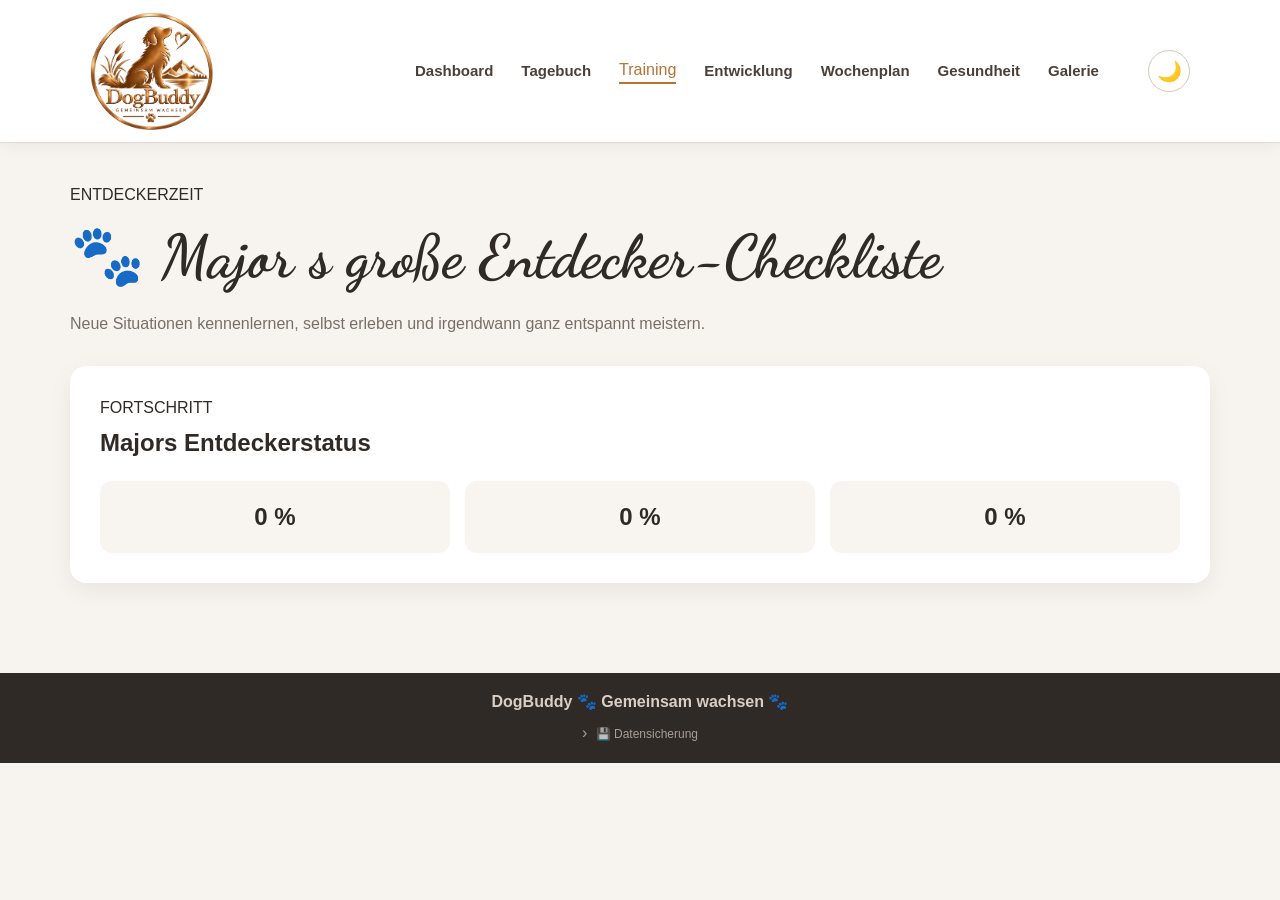
==== commit 89c4939f: "Dark Mode, responsive Navigation und Dashboard verbessert" ====
--- a/DogBuddy/html/entdecker.html
+++ b/DogBuddy/html/entdecker.html
@@ -19,84 +19,6 @@
 
 
 <body>
-
-    <!-- ========================================== -->
-    <!-- HEADER -->
-    <!-- ========================================== -->
-
-    <header class="header">
-
-        <a href="../index.html">
-
-            <img
-                src="../images/logo/dogbuddy-logo-full-blank.png"
-                alt="DogBuddy Logo"
-                class="logo"
-            >
-
-        </a>
-
-
-        <nav class="navigation">
-
-            <a href="../index.html">
-                Dashboard
-            </a>
-
-            <a href="tagebuch.html">
-                Tagebuch
-            </a>
-
-
-            <!-- ================================== -->
-            <!-- TRAINING - DROPDOWN                -->
-            <!-- ================================== -->
-                    
-            <div class="nav-dropdown">
-            
-                <!--
-                    Training ist nur noch der Oberpunkt.
-                    Die alte training.html wird nicht mehr verlinkt.
-                -->
-            
-                <span class="nav-dropdown-button">
-                    Training
-                </span>
-            
-                <div class="nav-dropdown-menu">
-                
-                    <a href="kommandos.html">
-                        Kommandos
-                    </a>
-                
-                    <a href="entdecker.html">
-                        Entdecker-Checkliste
-                    </a>
-                
-                </div>
-            
-            </div>
-
-
-            <a href="entwicklung.html">
-                Entwicklung
-            </a>
-
-            <a href="wochenplan.html">
-                Wochenplan
-            </a>
-
-            <a href="gesundheit.html">
-                Gesundheit
-            </a>
-
-            <a href="galerie.html">
-                Galerie
-            </a>
-
-        </nav>
-
-    </header>
 
 
     <!-- ========================================== -->
@@ -277,13 +199,27 @@
     
     
         <!-- ========================================== -->
-        <!-- JAVASCRIPT -->
-        <!-- ========================================== -->
-    
-        <script src="../js/entdecker.js"></script>
-
+        <!-- JAVASCRIPT                                 -->
+        <!-- ========================================== -->
+
+        <!-- Eigenes JavaScript der jeweiligen Seite -->
+        <script src="../js/entwicklung.js"></script>
+
+        <!-- Gemeinsamer Header -->
+        <script src="../js/header.js"></script>
+
+        <!-- Footer zuerst erstellen -->
+        <script src="../js/footer.js"></script>
+
+        <!-- Danach die Backup-Funktionen verbinden -->
+        <script src="../js/backup.js"></script>
+
+        <!-- Scroll-to-Top -->
         <script src="../js/scroll-top.js"></script>
-    
+
+        <!-- Dark Mode -->
+        <script src="../js/dark-mode.js"></script>
+
     </body>
-    
-    </html>+
+</html>
--- a/DogBuddy/css/styles.css
+++ b/DogBuddy/css/styles.css
@@ -33,7 +33,7 @@
 
 .header {
     display: flex;
-    justify-content: space-between;
+    justify-content: flex-start;
     align-items: center;
 
     background-color: #ffffff;
@@ -78,8 +78,9 @@
     align-items: center;
 
     gap: 28px;
-}
-
+
+    margin-left: 200px;
+}
 
 /* Einzelne Navigationslinks */
 .navigation a {
@@ -182,6 +183,184 @@
 .navigation .nav-dropdown-menu a:hover {
     background-color: #f8f4f0;
 }
+
+
+/* ================================================== */
+/* HEADER - AKTIONEN                                  */
+/* ================================================== */
+
+.header-actions {
+    display: flex;
+    align-items: center;
+    gap: 10px;
+
+    margin-left: auto;
+}
+
+
+/* ================================================== */
+/* HEADER - TABLET MENÜ BUTTON                        */
+/* ================================================== */
+
+.mobile-menu-toggle {
+    display: none;
+
+    width: 42px;
+    height: 42px;
+
+    padding: 9px;
+
+    border: 1px solid #d9c8b8;
+    border-radius: 9px;
+
+    background-color: #ffffff;
+
+    cursor: pointer;
+}
+
+
+/* ================================================== */
+/* HEADER - DREI MENÜSTRICHE                          */
+/* ================================================== */
+
+.mobile-menu-toggle span {
+    display: block;
+
+    width: 22px;
+    height: 2px;
+
+    margin: 4px auto;
+
+    border-radius: 2px;
+
+    background-color: #302a26;
+}
+
+
+/* ================================================== */
+/* TABLET NAVIGATION                                  */
+/* ================================================== */
+
+@media (max-width: 1100px) {
+
+    .header {
+        position: relative;
+
+        padding-left: 30px;
+        padding-right: 30px;
+    }
+
+
+    /* Normale Navigation zunächst verstecken */
+    .navigation {
+        display: none;
+
+        position: absolute;
+
+        top: 100%;
+        left: 0;
+        right: 0;
+        margin-left: 0;
+
+        flex-direction: column;
+        align-items: stretch;
+
+        gap: 0;
+
+        padding: 15px 30px;
+
+        background-color: #ffffff;
+
+        border-bottom: 1px solid #e8d7d6;
+
+        box-shadow: 0 8px 18px rgba(0, 0, 0, 0.08);
+
+        z-index: 1000;
+    }
+
+
+    /* Navigation nach Klick auf die drei Striche */
+    .navigation.mobile-open {
+        display: flex;
+    }
+
+
+    /* Drei Striche anzeigen */
+    .mobile-menu-toggle {
+        display: block;
+    }
+
+
+    /* Links im aufgeklappten Menü */
+    .navigation > a,
+    .nav-dropdown-button {
+        width: 100%;
+
+        padding: 11px 0;
+    }
+
+
+    /* Training-Bereich */
+    .nav-dropdown {
+        display: block;
+
+        width: 100%;
+    }
+
+
+    /* Training-Untermenü auf Tablet direkt anzeigen */
+    .nav-dropdown-menu {
+        position: static;
+
+        display: block;
+
+        transform: none;
+
+        min-width: 0;
+
+        margin: 0 0 5px 15px;
+        padding: 0;
+
+        background-color: transparent;
+
+        border: none;
+        box-shadow: none;
+    }
+
+
+    .navigation .nav-dropdown-menu a {
+        padding: 8px 12px;
+
+        font-size: 14px;
+    }
+}
+
+
+/* ================================================== */
+/* DARK MODE - TABLET NAVIGATION                      */
+/* ================================================== */
+
+body.dark-mode .mobile-menu-toggle {
+    background-color: #342e29;
+    border-color: #5a4d43;
+}
+
+
+body.dark-mode .mobile-menu-toggle span {
+    background-color: #f2e9e2;
+}
+
+
+@media (max-width: 1100px) {
+
+    body.dark-mode .navigation {
+        background-color: #27231f;
+
+        border-color: #403832;
+    }
+
+}
+
 
 /* ================================================== */
 /* DASHBOARD                                          */
@@ -346,6 +525,7 @@
 /* Informationen */
 
 .dog-profile-info {
+    position: relative;
     flex: 1;
 }
 
@@ -368,30 +548,59 @@
 }
 
 
-/* Geschlecht, Geburtstag und Einzug */
+/* ================================================== */
+/* HUNDPROFIL - PROFILDATEN                           */
+/* ================================================== */
 
 .dog-details {
-    display: flex;
-
-    gap: 50px;
-
-    margin-bottom: 22px;
-}
-
+    position: absolute;
+
+    top: 55px;
+    left: 420px;
+
+    display: flex;
+    align-items: center;
+    gap: 0;
+
+    margin: 0;
+    padding: 0;
+
+    background-color: transparent;
+
+    border: none;
+}
+
+
+
+/* ================================================== */
+/* HUNDPROFIL - EINZELNE PROFILANGABE                 */
+/* ================================================== */
 
 .dog-detail {
     display: flex;
-
     flex-direction: column;
-
-    gap: 3px;
-}
-
+    align-items: center;
+
+    gap: 7px;
+
+    min-width: 175px;
+
+    padding: 5px 28px;
+}
+
+
+/* ================================================== */
+/* HUNDPROFIL - TRENNLINIEN                           */
+/* ================================================== */
+
+.dog-detail + .dog-detail {
+    border-left: 1px solid #e5ddd5;
+}
 
 .detail-label {
     color: #9a918b;
 
-    font-size: 11px;
+    font-size: 13px;
 
     font-weight: bold;
 
@@ -432,6 +641,7 @@
     cursor: pointer;
 
     transition: 0.2s;
+
 }
 
 
@@ -624,632 +834,6 @@
 }
 
 
-/* Schriftart für "Willkommen bei DogBuddy" */
-
-@import url('https://fonts.googleapis.com/css2?family=Dancing+Script:wght@600;700&display=swap');
-
-
-/* ================================================== */
-/* GRUNDEINSTELLUNGEN                                 */
-/* ================================================== */
-
-/* Gilt für alle Elemente der Webseite */
-* {
-    margin: 0;
-    padding: 0;
-    box-sizing: border-box;
-}
-
-
-/* Grunddesign der gesamten Webseite */
-body {
-    font-family: Arial, Helvetica, sans-serif;
-
-    background-color: #f7f3ee;
-
-    color: #302a26;
-
-    line-height: 1.5;
-}
-
-
-/* ================================================== */
-/* KOPFBEREICH                                        */
-/* ================================================== */
-
-.header {
-    display: flex;
-    justify-content: space-between;
-    align-items: center;
-
-    background-color: #ffffff;
-
-    padding: 12px max(60px, calc((100% - 1100px) / 2));
-
-    border-bottom: 1px solid #e8d7d6;
-
-    box-shadow: 0 3px 15px rgba(0, 0, 0, 0.05);
-
-    box-sizing: border-box;
-}
-
-
-/* Link um das Logo */
-.logo-link {
-    display: flex;
-
-    align-items: center;
-
-    text-decoration: none;
-}
-
-
-/* DogBuddy Logo */
-.logo {
-    width: 125px;
-
-    height: auto;
-
-    display: block;
-}
-
-
-/* ================================================== */
-/* NAVIGATION                                         */
-/* ================================================== */
-
-.navigation {
-    display: flex;
-
-    align-items: center;
-
-    gap: 28px;
-}
-
-
-/* Einzelne Navigationslinks */
-.navigation a {
-    color: #4a4039;
-
-    text-decoration: none;
-
-    font-size: 15px;
-
-    font-weight: 600;
-
-    padding: 8px 0;
-
-    transition: 0.2s;
-}
-
-
-/* Farbe beim Darüberfahren */
-.navigation a:hover {
-    color: #b87333;
-}
-
-
-/* Aktuell geöffnete Seite */
-.navigation .active {
-    color: #b87333;
-
-    border-bottom: 2px solid #b87333;
-}
-
-/* ================================================== */
-/* NAVIGATION - DROPDOWN */
-/* ================================================== */
-
-.nav-dropdown {
-    position: relative;
-    display: flex;
-    align-items: center;
-}
-
-
-/* ================================================== */
-/* DROPDOWN-MENÜ */
-/* ================================================== */
-
-.nav-dropdown-menu {
-    position: absolute;
-
-    top: 100%;
-    left: 50%;
-
-    transform: translateX(-50%);
-
-    min-width: 220px;
-
-    padding: 8px;
-
-    background-color: #ffffff;
-
-    border: 1px solid #eee7e1;
-    border-radius: 10px;
-
-    box-shadow:
-        0 8px 25px rgba(0, 0, 0, 0.10);
-
-    /* Standardmäßig unsichtbar */
-    display: none;
-
-    z-index: 1000;
-}
-
-
-/* ================================================== */
-/* DROPDOWN BEIM HOVER ANZEIGEN */
-/* ================================================== */
-
-.nav-dropdown:hover .nav-dropdown-menu {
-    display: block;
-}
-
-
-/* ================================================== */
-/* LINKS IM DROPDOWN */
-/* ================================================== */
-
-.navigation .nav-dropdown-menu a {
-    display: block;
-
-    padding: 10px 14px;
-
-    border-radius: 7px;
-
-    white-space: nowrap;
-
-    text-decoration: none;
-}
-
-
-/* Hover nur innerhalb des Dropdowns */
-.navigation .nav-dropdown-menu a:hover {
-    background-color: #f8f4f0;
-}
-
-/* ================================================== */
-/* DASHBOARD                                          */
-/* ================================================== */
-
-.dashboard {
-    width: 90%;
-
-    max-width: 1250px;
-
-    margin: 0 auto;
-
-    padding: 55px 0 80px;
-}
-
-
-/* ================================================== */
-/* BEGRÜSSUNG                                         */
-/* ================================================== */
-
-/* Hauptüberschriften */
-h1 {
-    font-family: "Dancing Script", cursive;
-    font-weight: 700;
-    font-size: 60px;
-    margin-bottom: 5px;
-}
-
-/* Einheitliche Größe für alle Seiten-Hauptüberschriften */
-main h1 {
-    font-size: 60px !important;
-}
-
-/* Begrüßungsbereich auf dem Dashboard */
-.welcome {
-    display: flex;
-    justify-content: space-between;
-    align-items: center;
-    gap: 40px;
-    margin-bottom: 40px;
-}
-
-/* Linker Bereich mit Überschrift und Text */
-.welcome > div {
-    flex: 1;
-}
-
-/* Button bleibt rechts */
-.welcome .main-button {
-    flex-shrink: 0;
-}
-
-/* Kleine Überschriften */
-.small-heading {
-    color: #b87333;
-    font-size: 12px;
-    font-weight: bold;
-    letter-spacing: 2px;
-    margin-bottom: 5px;
-}
-
-
-/* Text unter der Überschrift */
-.welcome-text {
-    color: #756a62;
-
-    font-size: 17px;
-}
-
-
-/* ================================================== */
-/* HAUPTBUTTON                                        */
-/* ================================================== */
-
-.main-button {
-    display: inline-block;
-
-    background-color: #b87333;
-
-    color: #ffffff;
-
-    text-decoration: none;
-
-    border: none;
-
-    padding: 13px 20px;
-
-    border-radius: 8px;
-
-    font-size: 14px;
-
-    font-weight: bold;
-
-    cursor: pointer;
-
-    transition: 0.2s;
-}
-
-
-/* Effekt beim Darüberfahren */
-.main-button:hover {
-    background-color: #925a28;
-
-    transform: translateY(-2px);
-}
-
-
-/* ================================================== */
-/* HUNDPROFIL                                         */
-/* ================================================== */
-
-.dog-profile {
-    display: flex;
-    align-items: center;
-    gap: 40px;
-
-    background-color: #ffffff;
-
-    padding: 30px;
-    margin-bottom: 25px;
-
-    border: 1px solid #eee5dc;
-    border-radius: 16px;
-
-    box-shadow: 0 4px 18px rgba(0, 0, 0, 0.04);
-}
-
-
-/* Profilbild-Bereich */
-
-.dog-image-area {
-    display: flex;
-
-    justify-content: center;
-    align-items: center;
-
-    flex-shrink: 0;
-}
-
-
-/* Profilbild */
-
-.dog-profile-image {
-    width: 150px;
-    height: 150px;
-    max-width: 150px;
-
-    object-fit: cover;
-    object-position: center;
-
-    border-radius: 50%;
-
-    border: 4px solid #b87333;
-
-    box-shadow: 0 4px 14px rgba(0, 0, 0, 0.12);
-
-    display: block;
-    flex-shrink: 0;
-}
-
-
-/* Informationen */
-
-.dog-profile-info {
-    flex: 1;
-}
-
-
-.dog-profile-info h2 {
-    font-size: 32px;
-
-    margin-bottom: 2px;
-}
-
-
-/* Rasse */
-
-.dog-breed {
-    color: #756a62;
-
-    font-size: 16px;
-
-    margin-bottom: 22px;
-}
-
-
-/* Geschlecht, Geburtstag und Einzug */
-
-.dog-details {
-    display: flex;
-
-    gap: 50px;
-
-    margin-bottom: 22px;
-}
-
-
-.dog-detail {
-    display: flex;
-
-    flex-direction: column;
-
-    gap: 3px;
-}
-
-
-.detail-label {
-    color: #9a918b;
-
-    font-size: 11px;
-
-    font-weight: bold;
-
-    text-transform: uppercase;
-
-    letter-spacing: 1px;
-}
-
-
-.detail-value {
-    color: #302a26;
-
-    font-size: 15px;
-
-    font-weight: bold;
-}
-
-
-/* Profil bearbeiten */
-
-.edit-profile-button {
-    background-color: transparent;
-
-    color: #b87333;
-
-    border: 1px solid #b87333;
-
-    padding: 9px 16px;
-
-    border-radius: 7px;
-
-    font-family: inherit;
-
-    font-size: 13px;
-
-    font-weight: bold;
-
-    cursor: pointer;
-
-    transition: 0.2s;
-}
-
-
-.edit-profile-button:hover {
-    background-color: #b87333;
-
-    color: #ffffff;
-}
-
-
-/* ================================================== */
-/* KÖRPERMASSE - WECHSELANZEIGE                       */
-/* ================================================== */
-
-.body-measurement-card {
-    position: relative;
-    display: flex;
-    align-items: center;
-}
-
-.body-measurement-content {
-    flex: 1;
-}
-
-/* Pfeile links und rechts */
-.body-measurement-arrow {
-    width: 32px;
-    height: 32px;
-    border: none;
-    border-radius: 50%;
-    background-color: #f8f4f0;
-    color: #b87333;
-    font-size: 24px;
-    line-height: 1;
-    cursor: pointer;
-
-    display: flex;
-    align-items: center;
-    justify-content: center;
-
-    transition: background-color 0.2s ease,
-                transform 0.2s ease;
-}
-
-.body-measurement-arrow:hover {
-    background-color: #eee3d9;
-    transform: scale(1.08);
-}
-
-/* ================================================== */
-/* KÖRPERMASSE - INHALT                               */
-/* ================================================== */
-
-/* Titel, Messwert und Link stehen sauber untereinander */
-.body-measurement-content {
-    flex: 1;
-
-    display: flex;
-    flex-direction: column;
-
-    align-items: flex-start;
-    justify-content: center;
-
-    min-width: 115px;
-}
-
-
-/* ================================================== */
-/* KÖRPERMASSE - TITEL                                */
-/* ================================================== */
-
-.body-measurement-content .card-title {
-    margin: 0 0 5px 0;
-
-    white-space: nowrap;
-}
-
-
-/* ================================================== */
-/* KÖRPERMASSE - MESSWERT                             */
-/* ================================================== */
-
-.body-measurement-content .card-value {
-    margin: 0 0 5px 0;
-
-    white-space: nowrap;
-}
-
-
-/* ================================================== */
-/* KÖRPERMASSE - LINK                                 */
-/* ================================================== */
-
-.body-measurement-link {
-    display: block;
-
-    white-space: nowrap;
-
-    font-size: 14px;
-}
-
-
-/* ================================================== */
-/* KÖRPERMASSE - TEXTBEREICH                          */
-/* ================================================== */
-
-/* Bereich mit Titel, Messwert und Link */
-.body-measurement-text {
-    min-width: 115px;
-
-    display: flex;
-    flex-direction: column;
-
-    /* Text linksbündig untereinander */
-    align-items: flex-start;
-}
-
-
-/* ================================================== */
-/* KÖRPERMASSE - TITEL                                */
-/* ================================================== */
-
-/* Zum Beispiel: Schulterhöhe oder Brustumfang */
-.body-measurement-text .card-title {
-    margin-bottom: 6px;
-}
-
-
-/* ================================================== */
-/* KÖRPERMASSE - MESSWERT                             */
-/* ================================================== */
-
-/* Zum Beispiel: 41 cm */
-.body-measurement-text .card-value {
-    margin-bottom: 6px;
-
-    /* Verhindert einen Umbruch zwischen Zahl und cm */
-    white-space: nowrap;
-}
-
-
-/* ================================================== */
-/* KÖRPERMASSE - LINK                                 */
-/* ================================================== */
-
-/* Link zur Entwicklungsseite */
-.body-measurement-text a {
-    display: inline-block;
-
-    /* "Wert eintragen" bleibt in einer Zeile */
-    white-space: nowrap;
-
-    font-size: 14px;
-}
-
-/* ================================================== */
-/* DASHBOARD KARTEN                                   */
-/* ================================================== */
-
-.dashboard-grid {
-    display: grid;
-
-    grid-template-columns: repeat(2, 1fr);
-
-    gap: 25px;
-
-    margin-bottom: 35px;
-}
-
-
-/* Einzelne Karte */
-.dashboard-card {
-    background-color: #ffffff;
-
-    border: 1px solid #eee5dd;
-
-    border-radius: 14px;
-
-    padding: 24px;
-
-    box-shadow: 0 3px 14px rgba(0, 0, 0, 0.04);
-}
-
-
-/* Kartenüberschrift */
-.dashboard-card h2 {
-    font-size: 19px;
-
-    margin-bottom: 17px;
-}
-
-
 /* ================================================== */
 /* DASHBOARD - TRAININGSFORTSCHRITT                   */
 /* ================================================== */
@@ -1459,24 +1043,6 @@
     font-size: 23px;
 }
 
-
-/* ================================================== */
-/* FOOTER                                             */
-/* ================================================== */
-
-.footer {
-    width: 100%;
-    box-sizing: border-box;
-
-    background-color: #302a26;
-    color: #ffffff;
-
-    text-align: center;
-
-    padding: 22px 25px;
-
-    font-size: 14px;
-}
 
 /* ================================================== */
 /* FOOTER - GESAMTER BEREICH                          */
@@ -1512,7 +1078,9 @@
     color: #d9cec5;
 
     font-size: 12px;
-    font-weight: 600;
+    font-weight: 400;
+
+    opacity: 0.7;
 
     cursor: pointer;
 
@@ -1607,14 +1175,20 @@
 /* FOOTER - TEXT                                      */
 /* ================================================== */
 
-/* DogBuddy-Text unter der Datensicherung */
+/* DogBuddy-Text über der Datensicherung */
 .footer-text {
-    margin: 12px 0 0;
+    display: block;
+
+    margin: 0 0 8px;
 
     color: #d9cec5;
 
-    font-size: 12px;
-    font-weight: normal;
+    font-size: 16px;
+    font-weight: 600;
+
+    line-height: 1.4;
+
+    opacity: 1;
 }
 
 /* ================================================== */
@@ -2307,33 +1881,78 @@
 
 
 /* ================================================== */
-/* WOCHENPLAN                                         */
+/* DASHBOARD - WOCHENPLAN                             */
 /* ================================================== */
 
 .task-list {
+    display: flex;
+    flex-direction: column;
+    gap: 10px;
+
     list-style: none;
 
-    margin-bottom: 22px;
-}
-
-
-/* Einzelne Aufgabe */
+    margin: 18px 0 12px;
+    padding: 0;
+}
+
+
+/* ================================================== */
+/* DASHBOARD - EINZELNE WOCHENAUFGABE                 */
+/* ================================================== */
+
 .task-list li {
-    padding: 9px 0;
-
-    border-bottom: 1px solid #f0ebe6;
+    display: flex;
+    align-items: center;
+    gap: 9px;
+
+    width: 100%;
+    box-sizing: border-box;
+
+    padding: 12px 14px;
+
+    border: 1px solid #e5ddd5;
+    border-radius: 10px;
+
+    background-color: #ffffff;
+
+    color: #302a26;
 
     font-size: 14px;
-}
-
-
-/* Checkbox */
+    font-weight: 700;
+    line-height: 1.3;
+}
+
+
+/* ================================================== */
+/* DASHBOARD - WOCHENPLAN CHECKBOX                    */
+/* ================================================== */
+
 .task-list input {
-    margin-right: 9px;
+    width: 16px;
+    height: 16px;
+
+    flex-shrink: 0;
+
+    margin: 0;
+
+    cursor: pointer;
 
     accent-color: #b87333;
 }
 
+
+/* ================================================== */
+/* DASHBOARD - WEITERE AUFGABEN                       */
+/* ================================================== */
+
+.dashboard-more-tasks {
+    margin: 4px 0 0;
+
+    color: #302a26;
+
+    font-size: 14px;
+    line-height: 1.3;
+}
 
 /* ================================================== */
 /* TRAINING                                           */
@@ -2442,25 +2061,6 @@
 /* Effekt beim Darüberfahren */
 .card-link:hover {
     text-decoration: underline;
-}
-
-
-/* ================================================== */
-/* FUSSBEREICH                                        */
-/* ================================================== */
-
-footer {
-    width: 100%;
-    box-sizing: border-box;
-
-    background-color: #302a26;
-    color: #ffffff;
-
-    text-align: center;
-
-    padding: 25px;
-
-    font-size: 14px;
 }
 
 
@@ -2595,29 +2195,46 @@
 /* ================================================== */
 
 .development-header {
+    display: flex;
+    justify-content: space-between;
+    align-items: center;
+
+    gap: 40px;
+
     margin-bottom: 35px;
 }
 
 
-.development-header .eyebrow {
-    color: #b87333;
-    font-size: 14px;
-    font-weight: bold;
-    letter-spacing: 2px;
-    margin-bottom: 8px;
-}
-
-
-.development-header h1 {
-    font-size: 36px;
-    margin: 0 0 10px;
-    color: #302a26;
-}
-
-
-.development-header > p:last-child {
-    color: #6f665f;
-    margin: 0;
+/* ================================================== */
+/* ENTWICKLUNG - ÜBERSCHRIFT TEXT                     */
+/* ================================================== */
+
+.development-header > div {
+    flex: 1;
+}
+
+
+/* ================================================== */
+/* ENTWICKLUNG - HINZUFÜGEN BUTTON                    */
+/* ================================================== */
+
+.development-header .gallery-add-button {
+    flex-shrink: 0;
+
+    background-color: #c9782c;
+    color: #ffffff;
+
+    border: 1px solid #c9782c;
+}
+
+
+/* ================================================== */
+/* ENTWICKLUNG - HINZUFÜGEN BUTTON HOVER              */
+/* ================================================== */
+
+.development-header .gallery-add-button:hover {
+    background-color: #b86b26;
+    border-color: #b86b26;
 }
 
 
@@ -3957,6 +3574,30 @@
 
 
 /* ================================================== */
+/* TAGEBUCH - HINZUFÜGEN BUTTON                      */
+/* ================================================== */
+
+.diary-header-with-button .gallery-add-button {
+    flex-shrink: 0;
+
+    background-color: #c9782c;
+    color: #ffffff;
+
+    border: 1px solid #c9782c;
+}
+
+
+/* ================================================== */
+/* TAGEBUCH - HINZUFÜGEN BUTTON HOVER                */
+/* ================================================== */
+
+.diary-header-with-button .gallery-add-button:hover {
+    background-color: #b86b26;
+    border-color: #b86b26;
+}
+
+
+/* ================================================== */
 /* TAGEBUCH - FORMULARFELDER                          */
 /* ================================================== */
 
@@ -4463,21 +4104,46 @@
 /* ================================================== */
 
 .health-header {
-    margin-bottom: 30px;
-}
-
-
-.health-header h1 {
-    margin: 5px 0 10px;
-}
-
-
-.health-header > p:last-child {
-    color: #6d655f;
-
-    max-width: 700px;
-
-    line-height: 1.6;
+    display: flex;
+    justify-content: space-between;
+    align-items: center;
+
+    gap: 40px;
+
+    margin-bottom: 35px;
+}
+
+
+/* ================================================== */
+/* GESUNDHEIT - ÜBERSCHRIFT TEXT                      */
+/* ================================================== */
+
+.health-header > div {
+    flex: 1;
+}
+
+
+/* ================================================== */
+/* GESUNDHEIT - HINZUFÜGEN BUTTON                     */
+/* ================================================== */
+
+.health-header .gallery-add-button {
+    flex-shrink: 0;
+
+    background-color: #c9782c;
+    color: #ffffff;
+
+    border: 1px solid #c9782c;
+}
+
+
+/* ================================================== */
+/* GESUNDHEIT - HINZUFÜGEN BUTTON HOVER               */
+/* ================================================== */
+
+.health-header .gallery-add-button:hover {
+    background-color: #b86b26;
+    border-color: #b86b26;
 }
 
 
@@ -4969,14 +4635,46 @@
 /* ================================================== */
 
 .weekly-header {
+    display: flex;
+    justify-content: space-between;
+    align-items: center;
+
+    gap: 40px;
+
     margin-bottom: 35px;
 }
 
 
-.weekly-header h1 {
-    margin-top: 5px;
-
-    margin-bottom: 10px;
+/* ================================================== */
+/* WOCHENPLAN - ÜBERSCHRIFT TEXT                      */
+/* ================================================== */
+
+.weekly-header > div {
+    flex: 1;
+}
+
+
+/* ================================================== */
+/* WOCHENPLAN - HINZUFÜGEN BUTTON                     */
+/* ================================================== */
+
+.weekly-header .gallery-add-button {
+    flex-shrink: 0;
+
+    background-color: #c9782c;
+    color: #ffffff;
+
+    border: 1px solid #c9782c;
+}
+
+
+/* ================================================== */
+/* WOCHENPLAN - HINZUFÜGEN BUTTON HOVER               */
+/* ================================================== */
+
+.weekly-header .gallery-add-button:hover {
+    background-color: #b86b26;
+    border-color: #b86b26;
 }
 
 
@@ -5339,13 +5037,13 @@
 
     padding: 11px 17px;
 
-    border: 1px solid #d8c5b5;
+    border: 1px solid #c9782c;
 
     border-radius: 9px;
 
-    background-color: #ffffff;
-
-    color: #8a674b;
+    background-color: #c9782c;
+
+    color: #ffffff;
 
     font-family: inherit;
 
@@ -5364,21 +5062,18 @@
 }
 
 
+/* ================================================== */
+/* GALERIE - NEUES FOTO BUTTON HOVER                  */
+/* ================================================== */
+
 .gallery-add-button:hover {
-    background-color: #f4ede6;
-
-    border-color: #b98a62;
+    background-color: #b86b26;
+
+    border-color: #b86b26;
+
+    color: #ffffff;
 
     transform: translateY(-1px);
-}
-
-
-.gallery-add-icon {
-    font-size: 20px;
-
-    font-weight: 400;
-
-    line-height: 1;
 }
 
 
@@ -7075,1117 +6770,6 @@
 }
 
 
-
-/* ================================================== */
-/* DASHBOARD - TRAININGSFORTSCHRITT                   */
-/* ================================================== */
-
-.training-progress-card {
-    display: flex;
-    flex-direction: column;
-}
-
-
-/* ================================================== */
-/* TRAINING - ZWEI BEREICHE                           */
-/* ================================================== */
-
-.dashboard-training-boxes {
-    display: grid;
-    grid-template-columns: 1fr 1fr;
-
-    gap: 16px;
-
-    margin-top: -15px;
-}
-
-
-/* ================================================== */
-/* TRAINING - EINZELNER KASTEN                        */
-/* ================================================== */
-
-.dashboard-training-box {
-    display: flex;
-    flex-direction: column;
-
-    padding: 16px;
-
-    background-color: #faf7f4;
-
-    border: 1px solid #eee5dd;
-    border-radius: 10px;
-}
-
-
-/* Überschrift */
-
-.dashboard-training-box h3 {
-    margin: 0 0 14px 0;
-
-    font-size: 15px;
-}
-
-
-/* ================================================== */
-/* TRAINING - FORTSCHRITTSZEILEN                      */
-/* ================================================== */
-
-.dashboard-training-box-row {
-    display: flex;
-
-    justify-content: space-between;
-    align-items: center;
-
-    gap: 10px;
-
-    min-height: 28px;
-
-    font-size: 13px;
-
-    color: #5c534d;
-}
-
-
-/* Prozentzahl */
-
-.dashboard-training-box-row strong {
-    color: #000000;
-
-    white-space: nowrap;
-}
-
-
-/* ================================================== */
-/* TRAINING - LINK                                    */
-/* ================================================== */
-
-.dashboard-training-box-link {
-    margin-top: 15px;
-
-    font-size: 13px;
-}
-
-
-/* ================================================== */
-/* KARTEN-INHALT                                      */
-/* ================================================== */
-
-.card-row {
-    display: flex;
-
-    justify-content: space-between;
-    align-items: center;
-
-    gap: 20px;
-
-    padding: 11px 0;
-
-    border-bottom: 1px solid #f0ebe7;
-}
-
-
-/* Letzte Zeile ohne Linie */
-.card-row:last-child {
-    border-bottom: none;
-}
-
-
-/* Linke Seite */
-.card-row-label {
-    color: #756a62;
-
-    font-size: 14px;
-}
-
-
-/* Rechte Seite */
-.card-row-value {
-    color: #403832;
-
-    font-size: 14px;
-
-    font-weight: 600;
-
-    text-align: right;
-}
-
-
-/* ================================================== */
-/* KARTEN-LINK                                        */
-/* ================================================== */
-
-.card-link {
-    display: inline-block;
-
-    margin-top: 16px;
-
-    color: #b87333;
-
-    text-decoration: none;
-
-    font-size: 13px;
-
-    font-weight: bold;
-}
-
-
-.card-link:hover {
-    text-decoration: underline;
-}
-
-
-/* ================================================== */
-/* STATUS                                             */
-/* ================================================== */
-
-.status {
-    display: inline-block;
-
-    padding: 4px 9px;
-
-    border-radius: 20px;
-
-    font-size: 11px;
-
-    font-weight: bold;
-}
-
-
-/* Grün */
-.status-good {
-    background-color: #e6f2e8;
-
-    color: #4f7a56;
-}
-
-
-/* Orange */
-.status-open {
-    background-color: #f7eadb;
-
-    color: #9b6737;
-}
-
-
-/* ================================================== */
-/* BEREICHSÜBERSCHRIFT                                */
-/* ================================================== */
-
-.section-heading {
-    display: flex;
-
-    justify-content: space-between;
-    align-items: center;
-
-    margin-bottom: 20px;
-}
-
-
-.section-heading h2 {
-    font-size: 23px;
-}
-
-
-/* ================================================== */
-/* FOOTER                                             */
-/* ================================================== */
-
-.footer {
-    width: 100%;
-    box-sizing: border-box;
-
-    background-color: #302a26;
-    color: #ffffff;
-
-    text-align: center;
-
-    padding: 22px 25px;
-
-    font-size: 14px;
-}
-
-/* ================================================== */
-/* FOOTER - GESAMTER BEREICH                          */
-/* ================================================== */
-
-/* Dunkler Bereich für Datensicherung und Footer-Text */
-.footer-area {
-    width: 100%;
-    box-sizing: border-box;
-
-    background-color: #302a26;
-
-    text-align: center;
-
-    padding: 18px 25px;
-}
-
-
-/* ================================================== */
-/* FOOTER - DATENSICHERUNG                            */
-/* ================================================== */
-
-/* Aufklappbarer Bereich der Datensicherung */
-.footer-backup {
-    margin: 0;
-}
-
-
-/* Anklickbare Überschrift */
-.footer-backup-summary {
-    display: inline-block;
-
-    color: #d9cec5;
-
-    font-size: 12px;
-    font-weight: 600;
-
-    cursor: pointer;
-
-    /* Browser-Pfeil entfernen */
-    list-style: none;
-}
-
-
-/* Browser-Pfeil in Chrome entfernen */
-.footer-backup-summary::-webkit-details-marker {
-    display: none;
-}
-
-
-/* Farbe beim Darüberfahren */
-.footer-backup-summary:hover {
-    color: #d99a5d;
-}
-
-/* ================================================== */
-/* DATENSICHERUNG - PFEIL                             */
-/* ================================================== */
-
-/* Pfeil vor der Datensicherung */
-.footer-backup-arrow {
-    display: inline-block;
-
-    margin-right: 5px;
-
-    font-size: 16px;
-
-    transition: transform 0.2s ease;
-}
-
-
-/* Pfeil dreht sich beim Aufklappen */
-.footer-backup[open] .footer-backup-arrow {
-    transform: rotate(90deg);
-}
-
-
-/* ================================================== */
-/* BACKUP-BUTTONS                                     */
-/* ================================================== */
-
-/* Nur sichtbar, wenn Datensicherung geöffnet wurde */
-.footer-backup-actions {
-    display: flex;
-    justify-content: center;
-    align-items: center;
-
-    gap: 10px;
-
-    margin-top: 10px;
-}
-
-
-/* Einzelne Backup-Buttons */
-.footer-backup-button {
-    background-color: transparent;
-
-    color: #d99a5d;
-
-    border: 1px solid #8f6c4d;
-    border-radius: 7px;
-
-    padding: 6px 11px;
-
-    font-size: 11px;
-    font-weight: 600;
-
-    cursor: pointer;
-
-    transition:
-        background-color 0.2s ease,
-        color 0.2s ease,
-        border-color 0.2s ease;
-}
-
-
-/* Button beim Darüberfahren */
-.footer-backup-button:hover {
-    background-color: #b87333;
-
-    color: #ffffff;
-
-    border-color: #b87333;
-}
-
-
-/* ================================================== */
-/* FOOTER - TEXT                                      */
-/* ================================================== */
-
-/* DogBuddy-Text unter der Datensicherung */
-.footer-text {
-    margin: 12px 0 0;
-
-    color: #d9cec5;
-
-    font-size: 12px;
-    font-weight: normal;
-}
-
-/* ================================================== */
-/* SCHNELLÜBERSICHT                                   */
-/* ================================================== */
-
-.overview {
-    display: grid;
-
-    grid-template-columns: repeat(3, 1fr);
-
-    gap: 20px;
-
-    margin-bottom: 25px;
-}
-
-
-/* Einzelne kleine Infokarte */
-.info-card {
-    display: flex;
-
-    align-items: center;
-
-    gap: 18px;
-
-    background-color: #ffffff;
-
-    padding: 22px;
-
-    border-radius: 12px;
-
-    border: 1px solid #eee5dc;
-
-    box-shadow: 0 4px 15px rgba(0, 0, 0, 0.04);
-}
-
-
-/* Symbol auf der Karte */
-.card-icon {
-    font-size: 30px;
-}
-
-
-/* Überschrift der Infokarte */
-.card-title {
-    color: #756a62;
-
-    font-size: 14px;
-}
-
-
-/* Großer Wert */
-.card-value {
-    font-size: 24px;
-
-    font-weight: bold;
-
-    margin: 2px 0;
-
-    white-space: nowrap;
-}
-
-
-/* Link innerhalb der Infokarte */
-.info-card a {
-    color: #b87333;
-
-    font-size: 13px;
-
-    text-decoration: none;
-}
-
-
-/* Effekt beim Darüberfahren */
-.info-card a:hover {
-    text-decoration: underline;
-}
-
-
-/* Zusatzinformation */
-.card-info {
-    color: #9a918b;
-
-    font-size: 12px;
-}
-
-
-/* ================================================== */
-/* GROSSE DASHBOARD-KARTEN                            */
-/* ================================================== */
-
-.dashboard-grid {
-    display: grid;
-
-    grid-template-columns: repeat(2, 1fr);
-
-    gap: 25px;
-}
-
-
-/* Einzelne Dashboard-Karte */
-.dashboard-card {
-    background-color: #ffffff;
-
-    padding: 28px;
-
-    border-radius: 14px;
-
-    border: 1px solid #eee5dc;
-
-    box-shadow: 0 4px 18px rgba(0, 0, 0, 0.04);
-}
-
-
-/* Oberer Bereich einer Karte */
-.card-header {
-    display: flex;
-
-    justify-content: space-between;
-
-    align-items: flex-start;
-
-    margin-bottom: 22px;
-}
-
-
-/* Überschrift innerhalb der Karte */
-.card-header h2 {
-    font-size: 21px;
-}
-
-
-/* Großes Symbol rechts */
-.big-icon {
-    font-size: 27px;
-}
-
-
-/* ================================================== */
-/* GESUNDHEIT - KALENDER                              */
-/* ================================================== */
-
-.health-calendar-section {
-    margin-top: 40px;
-    margin-bottom: 50px;
-    padding: 28px;
-
-    background-color: #ffffff;
-
-    border: 1px solid #e5ddd5;
-    border-radius: 18px;
-
-    box-shadow: 0 6px 20px rgba(48, 42, 38, 0.06);
-}
-
-
-/* ================================================== */
-/* KALENDER - KOPFBEREICH                             */
-/* ================================================== */
-
-.health-calendar-header {
-    display: flex;
-    justify-content: space-between;
-    align-items: center;
-    gap: 20px;
-
-    margin-bottom: 20px;
-}
-
-
-.health-calendar-header h2 {
-    margin: 3px 0 0;
-}
-
-
-.calendar-view-switch {
-    display: flex;
-
-    padding: 4px;
-
-    background-color: #f3eee9;
-
-    border-radius: 10px;
-}
-
-
-.calendar-view-button {
-    padding: 8px 16px;
-
-    border: none;
-    border-radius: 7px;
-
-    background-color: transparent;
-
-    color: #6d655f;
-
-    font-family: inherit;
-    font-size: 14px;
-    font-weight: 600;
-
-    cursor: pointer;
-}
-
-
-.calendar-view-button.active {
-    background-color: #b87333;
-
-    color: #ffffff;
-}
-
-
-/* ================================================== */
-/* KALENDER - NAVIGATION                              */
-/* ================================================== */
-
-.calendar-navigation {
-    display: flex;
-    justify-content: center;
-    align-items: center;
-    gap: 10px;
-
-    margin-bottom: 22px;
-}
-
-
-.calendar-navigation-button,
-.calendar-today-button {
-    border: 1px solid #d9d0c8;
-
-    background-color: #ffffff;
-
-    color: #403832;
-
-    font-family: inherit;
-    font-weight: 600;
-
-    cursor: pointer;
-}
-
-
-.calendar-navigation-button {
-    width: 38px;
-    height: 38px;
-
-    border-radius: 50%;
-
-    font-size: 18px;
-}
-
-
-.calendar-today-button {
-    height: 38px;
-
-    padding: 0 16px;
-
-    border-radius: 9px;
-}
-
-
-.calendar-navigation-button:hover,
-.calendar-today-button:hover {
-    border-color: #b87333;
-
-    color: #b87333;
-}
-
-
-/* ================================================== */
-/* KALENDER - WOCHENANSICHT                           */
-/* ================================================== */
-
-.calendar-week {
-    display: grid;
-
-    grid-template-columns: repeat(7, 1fr);
-
-    gap: 8px;
-}
-
-
-.calendar-week .calendar-day {
-    min-height: 150px;
-
-    padding: 12px 9px;
-
-    display: flex;
-    flex-direction: column;
-    align-items: stretch;
-
-    text-align: left;
-}
-
-
-/* ================================================== */
-/* KALENDER - TAGE                                    */
-/* ================================================== */
-
-.calendar-day {
-    position: relative;
-
-    border: 1px solid #e5ddd5;
-    border-radius: 12px;
-
-    background-color: #ffffff;
-
-    color: #302a26;
-
-    font-family: inherit;
-
-    cursor: pointer;
-
-    transition:
-        border-color 0.2s ease,
-        background-color 0.2s ease,
-        transform 0.2s ease;
-}
-
-
-.calendar-day:hover {
-    border-color: #b87333;
-
-    transform: translateY(-1px);
-}
-
-
-.calendar-day-weekday {
-    margin-bottom: 6px;
-
-    color: #8a817a;
-
-    font-size: 12px;
-    font-weight: 600;
-
-    text-transform: uppercase;
-}
-
-
-.calendar-day-number {
-    width: 30px;
-    height: 30px;
-
-    display: flex;
-    align-items: center;
-    justify-content: center;
-
-    border-radius: 50%;
-
-    font-size: 15px;
-    font-weight: 700;
-}
-
-
-/* Heute */
-
-.calendar-day-today .calendar-day-number {
-    background-color: #b87333;
-
-    color: #ffffff;
-}
-
-
-/* Ausgewählter Tag */
-
-.calendar-day-selected {
-    border-color: #b87333;
-
-    background-color: #fff9f4;
-}
-
-
-/* Tage außerhalb des aktuellen Monats */
-
-.calendar-day-outside {
-    opacity: 0.4;
-}
-
-
-/* ================================================== */
-/* KALENDER - TERMINE IN DER WOCHE                    */
-/* ================================================== */
-
-.calendar-day-appointment-area {
-    display: flex;
-    flex-direction: column;
-    gap: 5px;
-
-    margin-top: 10px;
-}
-
-
-.calendar-mini-appointment {
-    display: block;
-
-    padding: 5px 6px;
-
-    overflow: hidden;
-
-    border-radius: 6px;
-
-    background-color: #f3eee9;
-
-    color: #403832;
-
-    font-size: 11px;
-
-    text-overflow: ellipsis;
-    white-space: nowrap;
-}
-
-
-.calendar-mini-completed {
-    opacity: 0.55;
-
-    text-decoration: line-through;
-}
-
-
-.calendar-more-appointments {
-    margin-top: 2px;
-
-    color: #b87333;
-
-    font-size: 11px;
-    font-weight: 600;
-}
-
-
-/* ================================================== */
-/* KALENDER - MONATSANSICHT                           */
-/* ================================================== */
-
-.calendar-month {
-    display: grid;
-
-    grid-template-columns: repeat(7, 1fr);
-
-    gap: 6px;
-}
-
-
-.calendar-month-weekdays {
-    display: grid;
-
-    grid-template-columns: repeat(7, 1fr);
-
-    gap: 6px;
-
-    margin-bottom: 6px;
-}
-
-
-.calendar-month-weekday {
-    padding: 6px 0;
-
-    color: #8a817a;
-
-    font-size: 11px;
-    font-weight: 700;
-
-    text-align: center;
-
-    text-transform: uppercase;
-}
-
-
-.calendar-month .calendar-day {
-    min-height: 78px;
-
-    padding: 8px;
-
-    display: flex;
-    flex-direction: column;
-    align-items: center;
-
-    text-align: center;
-}
-
-
-/* ================================================== */
-/* MONATSKALENDER - TERMINE                           */
-/* ================================================== */
-
-.calendar-month-appointments {
-    width: 100%;
-
-    display: flex;
-    flex-direction: column;
-    gap: 4px;
-
-    margin-top: 5px;
-}
-
-
-.calendar-month-appointment {
-    display: block;
-
-    width: 100%;
-
-    box-sizing: border-box;
-
-    padding: 4px 6px;
-
-    overflow: hidden;
-
-    border-radius: 6px;
-
-    background-color: #f3eee9;
-
-    color: #6f4a2f;
-
-    font-size: 10px;
-    font-weight: 600;
-
-    line-height: 1.3;
-
-    text-align: center;
-    text-overflow: ellipsis;
-    white-space: nowrap;
-}
-
-
-/* ================================================== */
-/* KALENDER - AUSGEWÄHLTER TAG                        */
-/* ================================================== */
-
-.calendar-day-details {
-    margin-top: 25px;
-}
-
-
-.calendar-day-details-header {
-    margin-bottom: 12px;
-}
-
-
-.calendar-day-details-header h3 {
-    margin: 3px 0 0;
-
-    text-transform: capitalize;
-}
-
-
-/* ================================================== */
-/* KALENDER - TERMIN AM AUSGEWÄHLTEN TAG              */
-/* ================================================== */
-
-.calendar-detail-appointment {
-    width: 100%;
-
-    display: flex;
-    align-items: center;
-    gap: 12px;
-
-    padding: 12px 14px;
-    margin-bottom: 8px;
-
-    border: 1px solid #e5ddd5;
-    border-radius: 10px;
-
-    background-color: #ffffff;
-
-    color: #302a26;
-
-    font-family: inherit;
-
-    text-align: left;
-
-    cursor: pointer;
-}
-
-
-.calendar-detail-appointment:hover {
-    border-color: #b87333;
-
-    background-color: #fff9f4;
-}
-
-
-.calendar-detail-icon {
-    font-size: 21px;
-}
-
-
-.calendar-detail-text {
-    display: flex;
-    flex-direction: column;
-    gap: 3px;
-}
-
-
-.calendar-detail-text strong {
-    font-size: 14px;
-}
-
-
-.calendar-detail-text small {
-    color: #8a817a;
-
-    font-size: 12px;
-}
-
-
-.calendar-detail-completed {
-    opacity: 0.55;
-}
-
-
-/* ================================================== */
-/* KALENDER - TERMIN HINZUFÜGEN                       */
-/* ================================================== */
-
-.calendar-add-appointment {
-    margin-top: 10px;
-
-    padding: 9px 14px;
-
-    border: 1px solid #b87333;
-    border-radius: 8px;
-
-    background-color: transparent;
-
-    color: #b87333;
-
-    font-family: inherit;
-    font-size: 13px;
-    font-weight: 600;
-
-    cursor: pointer;
-}
-
-
-.calendar-add-appointment:hover {
-    background-color: #b87333;
-
-    color: #ffffff;
-}
-
-
-/* ================================================== */
-/* KALENDER - RESPONSIVE                              */
-/* ================================================== */
-
-@media (max-width: 850px) {
-
-    .calendar-week {
-        grid-template-columns: 1fr;
-    }
-
-
-    .calendar-week .calendar-day {
-        min-height: auto;
-    }
-
-
-    .health-calendar-header {
-        align-items: flex-start;
-        flex-direction: column;
-    }
-
-}
-
-
-@media (max-width: 600px) {
-
-    .health-calendar-section {
-        padding: 18px;
-    }
-
-
-    .calendar-month {
-        gap: 4px;
-    }
-
-
-    .calendar-month .calendar-day {
-        min-height: 55px;
-
-        padding: 5px;
-    }
-
-
-    .calendar-day-number {
-        width: 26px;
-        height: 26px;
-
-        font-size: 13px;
-    }
-
-}
-
-
-/* ================================================== */
-/* WOCHENPLAN                                         */
-/* ================================================== */
-
-.task-list {
-    list-style: none;
-
-    margin-bottom: 22px;
-}
-
-
-/* Einzelne Aufgabe */
-.task-list li {
-    padding: 9px 0;
-
-    border-bottom: 1px solid #f0ebe6;
-
-    font-size: 14px;
-}
-
-
-/* Checkbox */
-.task-list input {
-    margin-right: 9px;
-
-    accent-color: #b87333;
-}
-
-
-/* ================================================== */
-/* TRAINING                                           */
-/* ================================================== */
-
-.skill {
-    display: flex;
-
-    justify-content: space-between;
-
-    padding: 10px 0;
-
-    border-bottom: 1px solid #f0ebe6;
-
-    font-size: 14px;
-}
-
-
-/* Sternebewertung */
-.stars {
-    color: #b87333;
-
-    letter-spacing: 2px;
-}
-
-
 /* ================================================== */
 /* TERMIN UND TAGEBUCH                                */
 /* ================================================== */
@@ -8211,1663 +6795,256 @@
 
 
 /* ================================================== */
-/* LINKS IN DEN DASHBOARD-KARTEN                      */
-/* ================================================== */
-
-.card-link {
-    display: inline-block;
-
-    color: #b87333;
-
-    text-decoration: none;
+/* DASHBOARD - NÄCHSTE TERMINE                        */
+/* ================================================== */
+
+.dashboard-appointment-list {
+    display: flex;
+    flex-direction: column;
+    gap: 10px;
+
+    margin-top: 18px;
+}
+
+
+/* ================================================== */
+/* DASHBOARD - EINZELNER TERMIN                       */
+/* ================================================== */
+
+.dashboard-appointment-box {
+    display: flex;
+    flex-direction: column;
+    gap: 4px;
+
+    padding: 12px 14px;
+
+    border: 1px solid #e5ddd5;
+    border-radius: 10px;
+
+    background-color: #ffffff;
+}
+
+
+/* ================================================== */
+/* DASHBOARD - TERMIN TITEL                           */
+/* ================================================== */
+
+.dashboard-appointment-box-title {
+    color: #302a26;
 
     font-size: 14px;
-
-    font-weight: bold;
-
-    margin-top: 15px;
-}
-
-
-/* Effekt beim Darüberfahren */
-.card-link:hover {
-    text-decoration: underline;
-}
-
-
-/* ================================================== */
-/* FUSSBEREICH                                        */
-/* ================================================== */
-
-footer {
+    font-weight: 700;
+
+    line-height: 1.3;
+}
+
+
+/* ================================================== */
+/* DASHBOARD - DATUM UND UHRZEIT                      */
+/* ================================================== */
+
+.dashboard-appointment-box-date {
+    color: #8a817a;
+
+    font-size: 12px;
+    font-weight: 400;
+
+    line-height: 1.3;
+}
+
+/* ================================================== */
+/* DASHBOARD - WOCHENPLAN LISTE                       */
+/* ================================================== */
+
+#dashboard-weekly-list {
+    display: flex;
+    flex-direction: column;
+    gap: 10px;
+
+    margin-top: 18px;
+}
+
+
+/* ================================================== */
+/* DASHBOARD - EINZELNE WOCHENAUFGABE                 */
+/* ================================================== */
+
+.dashboard-weekly-box {
+    display: flex;
+    align-items: center;
+    justify-content: space-between;
+    gap: 12px;
+
     width: 100%;
     box-sizing: border-box;
 
-    background-color: #302a26;
-    color: #ffffff;
-
-    text-align: center;
-
-    padding: 25px;
+    padding: 12px 14px;
+
+    border: 1px solid #e5ddd5;
+    border-radius: 10px;
+
+    background-color: #ffffff;
+}
+
+
+/* ================================================== */
+/* DASHBOARD - INHALT DER WOCHENAUFGABE               */
+/* ================================================== */
+
+.dashboard-weekly-box-content {
+    display: flex;
+    align-items: center;
+    gap: 7px;
+
+    min-width: 0;
+}
+
+
+/* ================================================== */
+/* DASHBOARD - WOCHENAUFGABE ICON                     */
+/* ================================================== */
+
+.dashboard-weekly-box-icon {
+    flex-shrink: 0;
 
     font-size: 14px;
 }
 
 
 /* ================================================== */
-/* PROFILFORMULAR                                     */
-/* ================================================== */
-
-/* Formular zunächst verstecken */
-.profile-form {
-    display: none;
-
-    margin-top: 25px;
-    padding-top: 25px;
-
-    border-top: 1px solid #eee5dc;
-}
-
-
-/* Einzelner Formularbereich */
-.form-group {
-    display: flex;
-    flex-direction: column;
-
-    margin-bottom: 15px;
-}
-
-
-/* Beschriftungen */
-.form-group label {
-    color: #756a62;
-
-    font-size: 12px;
-    font-weight: bold;
-
-    margin-bottom: 5px;
-}
-
-
-/* Eingabefelder */
-.form-group input,
-.form-group select {
-    width: 100%;
-
-    padding: 10px;
-
-    border: 1px solid #ddd3ca;
-    border-radius: 6px;
-
-    font-family: Arial, Helvetica, sans-serif;
+/* DASHBOARD - WOCHENAUFGABE TITEL                    */
+/* ================================================== */
+
+.dashboard-weekly-box-title {
+    color: #302a26;
+
     font-size: 14px;
-}
-
-
-/* Eingabefeld ist ausgewählt */
-.form-group input:focus,
-.form-group select:focus {
-    outline: none;
-
-    border-color: #b87333;
-}
-
-
-/* Bereich für die beiden Buttons */
-.form-buttons {
-    display: flex;
-
-    gap: 10px;
-
-    margin-top: 20px;
-}
-
-
-/* Speichern */
-.save-button {
-    background-color: #b87333;
-
-    color: #ffffff;
-
-    border: none;
-    border-radius: 6px;
-
-    padding: 10px 18px;
-
-    font-weight: bold;
+    font-weight: 700;
+
+    line-height: 1.3;
+}
+
+
+/* ================================================== */
+/* DASHBOARD - WOCHENAUFGABE CHECKBOX                 */
+/* ================================================== */
+
+.dashboard-weekly-checkbox {
+    width: 16px;
+    height: 16px;
+
+    flex-shrink: 0;
+
+    margin: 0;
 
     cursor: pointer;
-}
-
-
-/* Speichern - Maus darüber */
-.save-button:hover {
-    background-color: #925a28;
-}
-
-
-/* Abbrechen */
-.cancel-button {
-    background-color: transparent;
-
-    color: #756a62;
-
-    border: 1px solid #cfc5bc;
-    border-radius: 6px;
-
-    padding: 10px 18px;
-
-    font-weight: bold;
+
+    accent-color: #b87333;
+}
+
+
+/* ================================================== */
+/* DASHBOARD - WEITERE WOCHENAUFGABEN                 */
+/* ================================================== */
+
+.dashboard-more-tasks {
+    margin: 4px 0 0;
+
+    color: #302a26;
+
+    font-size: 14px;
+    font-weight: 400;
+
+    line-height: 1.3;
+}
+
+
+/* ================================================== */
+/* NACH-OBEN-BUTTON                                   */
+/* ================================================== */
+
+.scroll-top-button {
+    position: fixed;
+
+    right: 24px;
+    bottom: 24px;
+
+    width: 38px;
+    height: 38px;
+
+    display: flex;
+    align-items: center;
+    justify-content: center;
+
+    border: 1px solid #e5ddd5;
+    border-radius: 50%;
+
+    background-color: #ffffff;
+    color: #b87333;
+
+    font-size: 18px;
 
     cursor: pointer;
-}
-
-
-/* Abbrechen - Maus darüber */
-.cancel-button:hover {
-    background-color: #f7f3ee;
-}
-
-
-/* ================================================== */
-/* ENTWICKLUNG                                        */
-/* ================================================== */
-
-.development-page {
-    max-width: 1200px;
-    margin: 0 auto;
-    padding: 50px 40px 80px;
-}
-
-
-/* ================================================== */
-/* ENTWICKLUNG - ÜBERSCHRIFT                          */
-/* ================================================== */
-
-.development-header {
-    margin-bottom: 35px;
-}
-
-
-.development-header .eyebrow {
-    color: #b87333;
-    font-size: 14px;
-    font-weight: bold;
-    letter-spacing: 2px;
-    margin-bottom: 8px;
-}
-
-
-.development-header h1 {
-    font-size: 36px;
-    margin: 0 0 10px;
+
+    opacity: 0;
+    visibility: hidden;
+
+    transition:
+        opacity 0.2s ease,
+        visibility 0.2s ease,
+        transform 0.2s ease;
+
+    z-index: 1000;
+}
+
+
+/* ================================================== */
+/* NACH-OBEN-BUTTON - SICHTBAR                        */
+/* ================================================== */
+
+.scroll-top-button.visible {
+    opacity: 0.8;
+    visibility: visible;
+}
+
+
+/* ================================================== */
+/* NACH-OBEN-BUTTON - HOVER                           */
+/* ================================================== */
+
+.scroll-top-button:hover {
+    opacity: 1;
+    transform: translateY(-2px);
+}
+
+
+/* ================================================== */
+/* DARK MODE - UMSCHALTER                             */
+/* ================================================== */
+
+.dark-mode-toggle {
+    display: flex;
+    align-items: center;
+    justify-content: center;
+
+    width: 42px;
+    height: 42px;
+
+    flex-shrink: 0;
+
+    margin-left: 12px;
+    padding: 0;
+
+    border: 1px solid #d9c8b8;
+    border-radius: 50%;
+
+    background-color: #ffffff;
     color: #302a26;
-}
-
-
-.development-header > p:last-child {
-    color: #6f665f;
-    margin: 0;
-}
-
-
-/* ================================================== */
-/* KARTE - NEUE MESSUNG                               */
-/* ================================================== */
-
-.measurement-card {
-    background-color: #ffffff;
-
-    padding: 30px;
-
-    border-radius: 16px;
-
-    margin-bottom: 30px;
-
-    box-shadow: 0 4px 18px rgba(0, 0, 0, 0.06);
-}
-
-
-.measurement-card h2 {
-    margin-top: 0;
-    margin-bottom: 25px;
-
-    color: #302a26;
-}
-
-
-/* ================================================== */
-/* ENTWICKLUNG - FORMULAR                             */
-/* ================================================== */
-
-.measurement-form {
-    display: grid;
-
-    grid-template-columns: repeat(3, 1fr);
-
-    gap: 20px;
-
-    margin-bottom: 25px;
-}
-
-
-.measurement-form .form-group {
-    display: flex;
-
-    flex-direction: column;
-}
-
-
-.measurement-form label {
-    font-size: 14px;
-
-    font-weight: 600;
-
-    color: #514941;
-
-    margin-bottom: 8px;
-}
-
-
-.measurement-form input {
-    width: 100%;
-
-    box-sizing: border-box;
-
-    padding: 12px 14px;
-
-    border: 1px solid #ddd3ca;
-
-    border-radius: 8px;
-
-    font-size: 15px;
-
-    color: #302a26;
-
-    background-color: #ffffff;
-}
-
-
-.measurement-form input:focus {
-    outline: none;
-
-    border-color: #b87333;
-}
-
-
-/* ================================================== */
-/* ENTWICKLUNG - SPEICHERN                            */
-/* ================================================== */
-
-.measurement-card .primary-button {
-    background-color: #b87333;
-
-    color: #ffffff;
-
-    border: none;
-
-    border-radius: 8px;
-
-    padding: 12px 20px;
-
-    font-size: 15px;
-
-    font-weight: 600;
+
+    font-size: 20px;
+    line-height: 1;
 
     cursor: pointer;
-}
-
-
-.measurement-card .primary-button:hover {
-    opacity: 0.85;
-}
-
-
-/* ================================================== */
-/* BISHERIGE MESSUNGEN                                */
-/* ================================================== */
-
-.measurement-history {
-    background-color: #ffffff;
-
-    padding: 30px;
-
-    border-radius: 16px;
-
-    box-shadow: 0 4px 18px rgba(0, 0, 0, 0.06);
-}
-
-
-.measurement-history h2 {
-    margin-top: 0;
-
-    margin-bottom: 25px;
-
-    color: #302a26;
-}
-
-
-/* ================================================== */
-/* MESSWERT-TABELLE                                   */
-/* ================================================== */
-
-.measurement-table {
-    width: 100%;
-
-    border-collapse: collapse;
-}
-
-
-.measurement-table th {
-    text-align: left;
-
-    padding: 14px;
-
-    background-color: #f5eee8;
-
-    color: #302a26;
-
-    border-bottom: 2px solid #b87333;
-}
-
-
-.measurement-table td {
-    padding: 14px;
-
-    border-bottom: 1px solid #eee6df;
-
-    color: #514941;
-}
-
-
-.measurement-table tbody tr:hover {
-    background-color: #faf7f4;
-}
-
-/* ================================================== */
-/* ENTWICKLUNG - WACHSTUM & SOLL-IST-VERGLEICH */
-/* ================================================== */
-
-
-/* ================================================== */
-/* GESAMTBEREICH */
-/* ================================================== */
-
-.growth-section {
-    display: grid;
-
-    grid-template-columns: 2fr 1fr;
-
-    gap: 25px;
-
-    margin-top: 35px;
-    margin-bottom: 35px;
-
-    align-items: stretch;
-}
-
-
-/* ================================================== */
-/* KARTEN */
-/* ================================================== */
-
-.growth-chart-card,
-.growth-comparison-card {
-    background-color: #ffffff;
-
-    border-radius: 16px;
-
-    padding: 30px;
-
-    box-shadow: 0 8px 25px rgba(0, 0, 0, 0.06);
-}
-
-
-/* ================================================== */
-/* BESCHREIBUNG DER WACHSTUMSKURVE */
-/* ================================================== */
-
-.growth-description {
-    margin-top: 8px;
-    margin-bottom: 20px;
-
-    color: #6f675f;
-
-    line-height: 1.5;
-}
-
-
-/* ================================================== */
-/* DIAGRAMM */
-/* ================================================== */
-
-#growth-chart {
-    display: block;
-
-    width: 100%;
-    height: auto;
-
-    margin-top: 20px;
-
-    background-color: #ffffff;
-
-    border: 1px solid #eee7e1;
-    border-radius: 10px;
-}
-
-/* ================================================== */
-/* AUSWAHL ENDGEWICHT */
-/* ================================================== */
-
-.growth-final-weight {
-    display: flex;
-    align-items: center;
-    justify-content: space-between;
-    gap: 15px;
-
-    margin-top: 18px;
-    margin-bottom: 20px;
-
-    padding: 12px 15px;
-
-    background-color: #f8f4f0;
-    border-radius: 10px;
-}
-
-
-/* BESCHRIFTUNG */
-
-.growth-final-weight label {
-    color: #5c534d;
-    font-size: 14px;
-    font-weight: 500;
-}
-
-
-/* AUSWAHLFELD */
-
-.growth-final-weight select {
-    padding: 8px 32px 8px 12px;
-
-    border: 1px solid #d9b99c;
-    border-radius: 8px;
-
-    background-color: #ffffff;
-
-    color: #302a26;
-    font-family: inherit;
-    font-size: 14px;
-    font-weight: 600;
-
-    cursor: pointer;
-
-    transition:
-        border-color 0.2s ease,
-        box-shadow 0.2s ease;
-}
-
-
-/* AUSWAHLFELD BEIM DARÜBERFAHREN */
-
-.growth-final-weight select:hover {
-    border-color: #c56f2c;
-}
-
-
-/* AUSWAHLFELD BEIM ANKLICKEN */
-
-.growth-final-weight select:focus {
-    outline: none;
-
-    border-color: #c56f2c;
-
-    box-shadow:
-        0 0 0 3px rgba(197, 111, 44, 0.12);
-}
-
-
-/* ================================================== */
-/* SOLL-IST-VERGLEICH */
-/* ================================================== */
-
-.growth-comparison-grid {
-    display: grid;
-
-    grid-template-columns: 1fr 1fr;
-
-    gap: 15px;
-
-    margin-top: 25px;
-}
-
-
-/* ================================================== */
-/* EINZELNE VERGLEICHSWERTE */
-/* ================================================== */
-
-.growth-value {
-    display: flex;
-    flex-direction: column;
-
-    gap: 6px;
-
-    padding: 15px;
-
-    background-color: #f8f4f0;
-
-    border-radius: 10px;
-}
-
-
-/* BESCHRIFTUNG */
-
-.growth-value span {
-    color: #786f68;
-
-    font-size: 13px;
-}
-
-
-/* WERT */
-
-.growth-value strong {
-    color: #302a26;
-
-    font-size: 18px;
-}
-
-
-/* ============================================== */
-/* STATUSFELD DES SOLL-IST-VERGLEICHS */
-/* ============================================== */
-
-.growth-status {
-    margin-top: 20px;
-    padding: 15px;
-
-    border: 1px solid #e4d7cc;
-    border-radius: 10px;
-
-    background-color: #faf7f4;
-    color: #5c534d;
-
-    line-height: 1.5;
-}
-
-
-/* ============================================== */
-/* FARBEN FÜR DEN SOLL-IST-VERGLEICH */
-/* ============================================== */
-
-/* Grün: Gewicht liegt im normalen Bereich */
-.growth-status.status-good {
-    border: 2px solid #6fa765;
-    background-color: #edf6ea;
-}
-
-
-/* Orange: leichte Abweichung */
-.growth-status.status-warning {
-    border: 2px solid #d98a2b;
-    background-color: #fff1dc;
-}
-
-
-/* Rot: deutliche Abweichung */
-.growth-status.status-alert {
-    border: 2px solid #c85a54;
-    background-color: #fbe7e5;
-}
-
-
-/* ================================================== */
-/* RESPONSIVE DARSTELLUNG */
-/* ================================================== */
-
-@media (max-width: 900px) {
-
-    .growth-section {
-        grid-template-columns: 1fr;
-    }
-
-}
-
-
-@media (max-width: 600px) {
-
-    .growth-comparison-grid {
-        grid-template-columns: 1fr;
-    }
-
-}
-
-/* ================================================== */
-/* TRAINING                                           */
-/* ================================================== */
-
-.training-page {
-    max-width: 1200px;
-    margin: 0 auto;
-    padding: 50px 40px 80px;
-}
-
-/* ================================================== */
-/* WACHSTUMSKURVE ANKLICKBAR */
-/* ================================================== */
-
-.growth-chart-clickable {
-    cursor: pointer;
-    transition:
-        box-shadow 0.2s ease,
-        transform 0.2s ease;
-}
-
-.growth-chart-clickable:hover {
-    box-shadow: 0 5px 18px rgba(0, 0, 0, 0.10);
-    transform: translateY(-2px);
-}
-
-
-/* ================================================== */
-/* GROSSES WACHSTUMSKURVEN-POPUP */
-/* ================================================== */
-
-.growth-chart-modal-content.app-modal-content {
-    width: 90vw;
-    max-width: 1500px;
-    height: auto;
-}
-
-.growth-chart-modal-body {
-    padding: 25px 30px 30px;
-    overflow: hidden;
-}
-
-#growth-chart-large {
-    display: block;
-
-    width: 100%;
-    height: auto;
-
-    background-color: #ffffff;
-    border: 1px solid #eee7e1;
-    border-radius: 10px;
-}
-
-/* ================================================== */
-/* TRAINING - ÜBERSCHRIFT                             */
-/* ================================================== */
-
-.training-header {
-    margin-bottom: 35px;
-}
-
-
-.training-header .eyebrow {
-    color: #b87333;
-    font-size: 14px;
-    font-weight: bold;
-    letter-spacing: 2px;
-    margin-bottom: 8px;
-}
-
-
-.training-header h1 {
-    font-size: 36px;
-    margin: 0 0 10px;
-    color: #302a26;
-}
-
-
-.training-header > p:last-child {
-    color: #6f665f;
-    margin: 0;
-}
-
-
-/* ================================================== */
-/* TRAINING - FORMULAR KARTE                          */
-/* ================================================== */
-
-.training-form-card {
-    background-color: #ffffff;
-
-    padding: 30px;
-
-    border-radius: 16px;
-
-    margin-bottom: 30px;
-
-    box-shadow: 0 4px 18px rgba(0, 0, 0, 0.06);
-}
-
-
-.training-form-card h2 {
-    margin-top: 0;
-
-    margin-bottom: 25px;
-
-    color: #302a26;
-}
-
-
-/* ================================================== */
-/* TRAINING - FORMULARFELDER                          */
-/* ================================================== */
-
-.training-form-group {
-    display: flex;
-
-    flex-direction: column;
-
-    margin-bottom: 22px;
-}
-
-
-.training-form-group label {
-    font-size: 14px;
-
-    font-weight: 600;
-
-    color: #514941;
-
-    margin-bottom: 8px;
-}
-
-
-.training-form-group input,
-.training-form-group textarea {
-    width: 100%;
-
-    box-sizing: border-box;
-
-    padding: 12px 14px;
-
-    border: 1px solid #ddd3ca;
-
-    border-radius: 8px;
-
-    font-size: 15px;
-
-    font-family: inherit;
-
-    color: #302a26;
-
-    background-color: #ffffff;
-}
-
-
-.training-form-group textarea {
-    resize: vertical;
-
-    min-height: 100px;
-}
-
-
-.training-form-group input:focus,
-.training-form-group textarea:focus {
-    outline: none;
-
-    border-color: #b87333;
-}
-
-
-/* ================================================== */
-/* TRAINING - STERNE                                  */
-/* ================================================== */
-
-.star-rating {
-    display: flex;
-
-    gap: 5px;
-
-    margin-top: 3px;
-}
-
-
-.star {
-    background: none;
-
-    border: none;
-
-    padding: 0;
-
-    font-size: 32px;
-
-    line-height: 1;
-
-    color: #b87333;
-
-    cursor: pointer;
-}
-
-
-.star:hover {
-    transform: scale(1.12);
-}
-
-
-.rating-text {
-    margin-top: 10px;
-
-    font-size: 14px;
-
-    color: #8a7d73;
-}
-
-
-/* ================================================== */
-/* TRAINING - SPEICHERN BUTTON                        */
-/* ================================================== */
-
-.training-form-card .primary-button {
-    background-color: #b87333;
-
-    color: #ffffff;
-
-    border: none;
-
-    border-radius: 8px;
-
-    padding: 12px 20px;
-
-    font-size: 15px;
-
-    font-weight: 600;
-
-    cursor: pointer;
-}
-
-
-.training-form-card .primary-button:hover {
-    opacity: 0.85;
-}
-
-
-/* ================================================== */
-/* TRAINING - ÜBERSICHT                               */
-/* ================================================== */
-
-.training-overview {
-    background-color: #ffffff;
-
-    padding: 30px;
-
-    border-radius: 16px;
-
-    box-shadow: 0 4px 18px rgba(0, 0, 0, 0.06);
-}
-
-
-.training-overview h2 {
-    margin-top: 0;
-
-    margin-bottom: 25px;
-
-    color: #302a26;
-}
-
-
-/* ================================================== */
-/* TRAINING - GESPEICHERTE ÜBUNG                      */
-/* ================================================== */
-
-.training-item {
-    padding: 20px;
-
-    border: 1px solid #eee6df;
-
-    border-radius: 10px;
-
-    margin-bottom: 15px;
-
-    background-color: #faf7f4;
-}
-
-
-.training-item:last-child {
-    margin-bottom: 0;
-}
-
-
-.training-item-header {
-    display: flex;
-
-    justify-content: space-between;
-
-    align-items: center;
-
-    gap: 20px;
-}
-
-
-.training-item h3 {
-    margin: 0;
-
-    font-size: 18px;
-
-    color: #302a26;
-}
-
-
-.training-item-stars {
-    color: #b87333;
-
-    font-size: 21px;
-
-    letter-spacing: 2px;
-}
-
-
-.training-item-note {
-    margin: 12px 0 0;
-
-    color: #6f665f;
-
-    line-height: 1.5;
-}
-
-
-/* ================================================== */
-/* TRAINING - DATUM                                   */
-/* ================================================== */
-
-.training-item-date {
-    margin: 8px 0 0;
-
-    font-size: 13px;
-
-    font-weight: 600;
-
-    color: #b87333;
-}
-
-
-/* ================================================== */
-/* TRAINING - LÖSCHEN BUTTON                          */
-/* ================================================== */
-
-.delete-training-button {
-    margin-top: 15px;
-
-    background-color: transparent;
-
-    color: #b87333;
-
-    border: 1px solid #b87333;
-
-    border-radius: 6px;
-
-    padding: 7px 12px;
-
-    font-size: 14px;
-
-    font-weight: 600;
-
-    cursor: pointer;
-}
-
-
-.delete-training-button:hover {
-    background-color: #b87333;
-
-    color: #ffffff;
-}
-
-/* ================================================== */
-/* ENTDECKER-SEITE */
-/* ================================================== */
-
-.discovery-page {
-    max-width: 1200px;
-    margin: 0 auto;
-    padding: 40px 30px 60px;
-}
-
-
-/* ================================================== */
-/* ENTDECKER - ÜBERSCHRIFT */
-/* ================================================== */
-
-.discovery-page-header {
-    margin-bottom: 30px;
-}
-
-.discovery-page-header h1 {
-    margin-top: 5px;
-    margin-bottom: 10px;
-}
-
-.discovery-page-header > p:last-child {
-    color: #786f68;
-}
-
-
-/* ================================================== */
-/* ENTDECKER - LEGENDE */
-/* ================================================== */
-
-.discovery-legend-card {
-    margin-bottom: 25px;
-
-    padding: 20px 25px;
-
-    background-color: #ffffff;
-
-    border-radius: 16px;
-
-    box-shadow:
-        0 8px 25px rgba(0, 0, 0, 0.06);
-}
-
-.discovery-legend {
-    display: flex;
-    flex-wrap: wrap;
-    gap: 15px;
-}
-
-.discovery-legend > div {
-    display: flex;
-    align-items: center;
-    gap: 8px;
-
-    padding: 10px 15px;
-
-    background-color: #f8f4f0;
-    border-radius: 10px;
-}
-
-.discovery-legend strong {
-    font-size: 20px;
-}
-
-.discovery-legend span {
-    color: #5c534d;
-    font-size: 14px;
-}
-
-
-/* ================================================== */
-/* ENTDECKER - FORTSCHRITT */
-/* ================================================== */
-
-.discovery-progress {
-    margin-bottom: 30px;
-
-    padding: 30px;
-
-    background-color: #ffffff;
-
-    border-radius: 16px;
-
-    box-shadow:
-        0 8px 25px rgba(0, 0, 0, 0.06);
-}
-
-.discovery-progress h2 {
-    margin-top: 5px;
-    margin-bottom: 20px;
-}
-
-.discovery-progress-grid {
-    display: grid;
-
-    grid-template-columns:
-        repeat(3, 1fr);
-
-    gap: 15px;
-}
-
-.discovery-progress-item {
-    display: flex;
-    flex-direction: column;
-    gap: 8px;
-
-    text-align: center;
-
-    padding: 18px;
-
-    background-color: #f8f4f0;
-
-    border-radius: 12px;
-}
-
-.discovery-progress-item span {
-    color: #786f68;
-    font-size: 14px;
-}
-
-.discovery-progress-item strong {
-    color: #302a26;
-    font-size: 24px;
-}
-
-
-/* ================================================== */
-/* ENTDECKER - MEILENSTEIN */
-/* ================================================== */
-
-.discovery-milestone {
-    display: none;
-
-    margin-top: 20px;
-    padding: 18px 20px;
-
-    background-color: #f5eee7;
-
-    border: 1px solid #dfc9b6;
-    border-radius: 12px;
-
-    color: #5c534d;
-
-    text-align: center;
-}
-
-.discovery-milestone.show {
-    display: block;
-}
-
-.discovery-milestone-icon {
-    display: block;
-
-    margin-bottom: 5px;
-
-    font-size: 28px;
-}
-
-.discovery-milestone strong {
-    display: block;
-
-    margin-bottom: 4px;
-
-    color: #302a26;
-    font-size: 18px;
-}
-
-
-/* ================================================== */
-/* ENTDECKER - KATEGORIEN */
-/* ================================================== */
-
-.discovery-category {
-    margin-bottom: 15px;
-
-    overflow: hidden;
-
-    background-color: #ffffff;
-
-    border: 1px solid #eee7e1;
-    border-radius: 16px;
-
-    box-shadow:
-        0 6px 20px rgba(0, 0, 0, 0.05);
-}
-
-
-/* ================================================== */
-/* KATEGORIE - KOPF */
-/* ================================================== */
-
-.discovery-category-header {
-    display: flex;
-
-    align-items: center;
-    justify-content: space-between;
-
-    width: 100%;
-
-    padding: 20px 25px;
-
-    border: none;
-
-    background-color: #ffffff;
-
-    font-family: inherit;
-
-    cursor: pointer;
-
-    text-align: left;
-}
-
-.discovery-category-header:hover {
-    background-color: #faf7f4;
-}
-
-.discovery-category-header h2 {
-    margin: 0;
-
-    color: #302a26;
-
-    font-size: 18px;
-}
-
-
-/* ================================================== */
-/* KATEGORIE - RECHTE SEITE */
-/* ================================================== */
-
-.discovery-category-right {
-    display: flex;
-    align-items: center;
-    gap: 15px;
-}
-
-.discovery-category-progress {
-    padding: 5px 10px;
-
-    background-color: #f8f4f0;
-
-    border-radius: 20px;
-
-    color: #786f68;
-
-    font-size: 13px;
-}
-
-.discovery-category-arrow {
-    color: #786f68;
-
-    font-size: 22px;
-
-    transition:
-        transform 0.2s ease;
-}
-
-.discovery-category.open
-.discovery-category-arrow {
-    transform: rotate(180deg);
-}
-
-
-/* ================================================== */
-/* KATEGORIE - INHALT */
-/* ================================================== */
-
-.discovery-category-content {
-    display: none;
-
-    padding:
-        0 25px 20px;
-}
-
-.discovery-category.open
-.discovery-category-content {
-    display: block;
-}
-
-
-/* ================================================== */
-/* SPALTENÜBERSCHRIFT */
-/* ================================================== */
-
-.discovery-column-header {
-    display: grid;
-
-    grid-template-columns:
-        minmax(250px, 1fr)
-        70px
-        70px
-        70px
-        95px;
-
-    align-items: center;
-
-    padding: 12px 10px;
-
-    border-bottom:
-        1px solid #eee7e1;
-
-    text-align: center;
-}
-
-
-/* ================================================== */
-/* EINZELNER ENTDECKER-PUNKT */
-/* ================================================== */
-
-.discovery-row {
-    display: grid;
-
-    grid-template-columns:
-        minmax(250px, 1fr)
-        70px
-        70px
-        70px
-        95px;
-
-    align-items: center;
-
-    min-height: 54px;
-
-    padding: 8px 10px;
-
-    border-bottom:
-        1px solid #f0ebe7;
-}
-
-
-/* ==================================================*/
-/* KOMMANDOS - NAME UND BESCHREIBUNG */
-/* ================================================== */
-
-.command-item-text {
-    display: grid;
-    grid-template-columns: 140px minmax(0, 1fr);
-    column-gap: 15px;
-    align-items: start;
-    width: 100%;
-}
-
-.command-item-text .discovery-item-name {
-    white-space: nowrap;
-    font-weight: 600;
-}
-
-.command-description {
-    display: block;
-    max-width: 520px;
-    font-size: 13px;
-    line-height: 1.45;
-    color: #5c534d;
-}
-
-/* ================================================== */
-/* ENTDECKER - CHECKBOXEN */
-/* ================================================== */
-
-.discovery-check-button {
-    width: 30px;
-    height: 30px;
-
-    margin: 0 auto;
-
-    border: 2px solid #d8c9bd;
-    border-radius: 8px;
-
-    background-color: #ffffff;
-
-    color: #ffffff;
-
-    font-size: 18px;
-    font-weight: bold;
-
-    cursor: pointer;
-
-    transition:
-        background-color 0.2s ease,
-        border-color 0.2s ease,
-        transform 0.15s ease;
-}
-
-.discovery-check-button:hover {
-    border-color: #9d826b;
-
-    transform: scale(1.07);
-}
-
-.discovery-check-button.checked {
-    background-color: #8b7333;
-    border-color: #8b7333;
-}
-
-
-/* ================================================== */
-/* ENTDECKER - RESPONSIVE */
-/* ================================================== */
-
-@media (max-width: 800px) {
-
-    .discovery-progress-grid {
-        grid-template-columns: 1fr;
-    }
-
-    .discovery-column-header,
-    .discovery-row {
-        grid-template-columns:
-            minmax(150px, 1fr)
-            50px
-            50px
-            50px;
-    }
-
-}
-
-
-@media (max-width: 550px) {
-
-    .discovery-page {
-        padding:
-            25px 15px 40px;
-    }
-
-    .discovery-category-header {
-        padding: 18px;
-    }
-
-    .discovery-category-content {
-        padding:
-            0 10px 15px;
-    }
-
-    .discovery-column-header,
-    .discovery-row {
-        grid-template-columns:
-            minmax(120px, 1fr)
-            42px
-            42px
-            42px;
-    }
-
-    .discovery-check-button {
-        width: 28px;
-        height: 28px;
-    }
-
-}
-
-/* ================================================== */
-/* TRAINING - ÜBERSICHT KOPF */
-/* ================================================== */
-
-.training-overview-header {
-    display: flex;
-    justify-content: space-between;
-    align-items: center;
-
-    margin-bottom: 20px;
-}
-
-.training-overview-header h2 {
-    margin-bottom: 0;
-}
-
-
-/* ================================================== */
-/* TAGEBUCH                                           */
-/* ================================================== */
-
-.diary-page {
-    max-width: 1200px;
-
-    margin: 0 auto;
-
-    padding: 50px 40px 80px;
-}
-
-
-/* ================================================== */
-/* TAGEBUCH - ÜBERSCHRIFT                             */
-/* ================================================== */
-
-.diary-header {
-    margin-bottom: 35px;
-}
-
-
-.diary-header .eyebrow {
-    margin-bottom: 8px;
-
-    color: #b87333;
-
-    font-size: 13px;
-
-    font-weight: 700;
-
-    letter-spacing: 2px;
-}
-
-
-.diary-header h1 {
-    margin: 0 0 10px;
-
-    color: #302a26;
-
-    font-size: 38px;
-}
-
-
-.diary-header > p:last-child {
-    margin: 0;
-
-    color: #746b65;
-}
-
-
-/* Überschrift und Button nebeneinander */
-
-.diary-header-with-button {
-    display: flex;
-
-    align-items: center;
-
-    justify-content: space-between;
-
-    gap: 40px;
-}
-
-
-/* ================================================== */
-/* TAGEBUCH - FORMULARFELDER                          */
-/* ================================================== */
-
-.diary-form-group {
-    display: flex;
-
-    flex-direction: column;
-
-    margin-bottom: 22px;
-}
-
-
-.diary-form-group label {
-    margin-bottom: 8px;
-
-    color: #4c433d;
-
-    font-size: 14px;
-
-    font-weight: 600;
-}
-
-
-.diary-form-group input,
-.diary-form-group textarea {
-    width: 100%;
-
-    padding: 12px 14px;
-
-    border: 1px solid #ddd5cf;
-
-    border-radius: 8px;
-
-    background-color: #ffffff;
-
-    color: #302a26;
-
-    font-family: inherit;
-
-    font-size: 15px;
-
-    box-sizing: border-box;
-}
-
-
-.diary-form-group textarea {
-    resize: vertical;
-
-    min-height: 90px;
-}
-
-
-.diary-form-group input:focus,
-.diary-form-group textarea:focus {
-    outline: none;
-
-    border-color: #b87333;
-
-    box-shadow: 0 0 0 2px rgba(184, 115, 51, 0.12);
-}
-
-
-/* ================================================== */
-/* TAGEBUCH - FOTO-UPLOAD                             */
-/* ================================================== */
-
-.diary-photo-upload {
-    margin-bottom: 25px;
-}
-
-
-.diary-photo-upload > label {
-    display: block;
-
-    margin-bottom: 8px;
-
-    color: #4c433d;
-
-    font-size: 14px;
-
-    font-weight: 600;
-}
-
-
-/* Das normale Browser-Dateifeld bleibt unsichtbar */
-
-.diary-photo-upload input[type="file"] {
-    display: none;
-}
-
-
-/* Eigener Button für die Dateiauswahl */
-
-.photo-upload-button {
-    display: inline-flex;
-
-    align-items: center;
-
-    justify-content: center;
-
-    width: auto;
-
-    padding: 10px 17px;
-
-    background-color: #ffffff;
-
-    color: #8a674b;
-
-    border: 1px solid #d8c5b5;
-
-    border-radius: 9px;
-
-    font-family: inherit;
-
-    font-size: 14px;
-
-    font-weight: 600;
-
-    cursor: pointer;
-
-    box-shadow: 0 2px 7px rgba(0, 0, 0, 0.04);
 
     transition:
         background-color 0.2s ease,
@@ -9875,3055 +7052,1121 @@
         transform 0.2s ease;
 }
 
-
-.photo-upload-button:hover {
-    background-color: #f4ede6;
-
-    border-color: #b98a62;
-
-    transform: translateY(-1px);
-}
-
-
-/* ================================================== */
-/* TAGEBUCH - FOTO-VORSCHAU                           */
-/* ================================================== */
-
-#photo-preview {
-    display: grid;
-
-    grid-template-columns:
-        repeat(auto-fill, minmax(150px, 1fr));
-
-    gap: 15px;
-
-    margin-top: 15px;
-}
-
-
-.photo-preview-item {
-    position: relative;
-
-    overflow: hidden;
-
-    height: 150px;
-
-    border-radius: 12px;
-
-    background-color: #f3eee9;
-}
-
-
-.photo-preview-item img {
-    display: block;
-
-    width: 100%;
-
-    height: 100%;
-
-    object-fit: cover;
-}
-
-
-/* ================================================== */
-/* TAGEBUCH - FOTO AUS VORSCHAU ENTFERNEN             */
-/* ================================================== */
-
-.remove-photo-button {
-    position: absolute;
-
-    top: 8px;
-
-    right: 8px;
-
-    width: 30px;
-
-    height: 30px;
-
-    padding: 0;
-
-    border: none;
-
-    border-radius: 50%;
-
-    background-color: rgba(255, 255, 255, 0.92);
-
-    color: #8f3f35;
-
-    font-size: 21px;
-
-    font-weight: 700;
-
-    line-height: 30px;
-
-    cursor: pointer;
-
-    box-shadow: 0 2px 8px rgba(0, 0, 0, 0.15);
-}
-
-
-.remove-photo-button:hover {
-    background-color: #8f3f35;
-
+.dark-mode-toggle:hover {
+    background-color: #f5eee8;
+    border-color: #b87333;
+
+    transform: scale(1.06);
+}
+
+
+/* ================================================== */
+/* DARK MODE - GRUNDDESIGN                            */
+/* ================================================== */
+
+body.dark-mode {
+    background-color: #1c1917;
+    color: #e9e1db;
+}
+
+
+/* ================================================== */
+/* DARK MODE - HEADER                                 */
+/* ================================================== */
+
+body.dark-mode .header {
+    background-color: #27231f;
+    border-color: #403832;
+}
+
+body.dark-mode .navigation a,
+body.dark-mode .navigation span {
+    color: #eee6e0;
+}
+
+body.dark-mode .navigation a:hover,
+body.dark-mode .navigation a.active {
+    color: #d68a4b;
+}
+
+body.dark-mode .nav-dropdown-menu {
+    background-color: #302b27;
+    border-color: #4c433c;
+    box-shadow: 0 8px 22px rgba(0, 0, 0, 0.35);
+}
+
+body.dark-mode .navigation .nav-dropdown-menu a {
+    color: #e5ddd7;
+}
+
+body.dark-mode .navigation .nav-dropdown-menu a:hover {
+    background-color: #3a332e;
+    color: #d68a4b;
+}
+
+
+/* ================================================== */
+/* DARK MODE - UMSCHALTER AKTIV                       */
+/* ================================================== */
+
+body.dark-mode .dark-mode-toggle {
+    background-color: #342e29;
+    border-color: #5a4d43;
+    color: #f2e9e2;
+}
+
+body.dark-mode .dark-mode-toggle:hover {
+    background-color: #403832;
+    border-color: #d68a4b;
+}
+
+
+/* ================================================== */
+/* DARK MODE - ALLGEMEINE TEXTE                       */
+/* ================================================== */
+
+body.dark-mode h1,
+body.dark-mode h2,
+body.dark-mode h3,
+body.dark-mode h4,
+body.dark-mode h5,
+body.dark-mode h6 {
+    color: #f2ebe6;
+}
+
+body.dark-mode p {
+    color: #c9beb6;
+}
+
+body.dark-mode .eyebrow,
+body.dark-mode .small-heading {
+    color: #d68a4b;
+}
+
+body.dark-mode .section-heading h2 {
+    color: #f2ebe6;
+}
+
+
+/* ================================================== */
+/* DARK MODE - DASHBOARD PROFIL                       */
+/* ================================================== */
+
+body.dark-mode .dog-profile {
+    background-color: #292521;
+    border-color: #d68a4b;
+    box-shadow: 0 4px 18px rgba(0, 0, 0, 0.20);
+}
+
+body.dark-mode .dog-profile-info h2 {
+    color: #f2ebe6;
+}
+
+body.dark-mode .detail-label {
+    color: #a99d94;
+}
+
+body.dark-mode .detail-value {
+    color: #f0e8e2;
+}
+
+body.dark-mode .edit-profile-button {
+    background-color: transparent;
+    color: #d68a4b;
+    border-color: #d68a4b;
+}
+
+body.dark-mode .edit-profile-button:hover {
+    background-color: #b87333;
     color: #ffffff;
 }
 
 
 /* ================================================== */
-/* TAGEBUCH - BISHERIGE EINTRÄGE                      */
-/* ================================================== */
-
-.diary-history {
-    padding: 30px;
-
-    background-color: #ffffff;
-
-    border-radius: 16px;
-
-    box-shadow: 0 5px 20px rgba(0, 0, 0, 0.06);
-}
-
-
-.diary-history > h2 {
-    margin-top: 0;
-
-    margin-bottom: 25px;
-
-    color: #302a26;
-}
-
-.diary-history-header .eyebrow {
-    margin: 0 0 10px;
-}
-
-.diary-history-header h2 {
-    margin: 0 0 25px;
-}
-
-
-/* ================================================== */
-/* TAGEBUCH - EIN EINTRAG                             */
-/* ================================================== */
-
-.diary-item {
-    margin-bottom: 25px;
-
-    padding: 25px;
-
-    border: 1px solid #eee7e1;
-
-    border-radius: 14px;
-
-    background-color: #faf7f4;
-}
-
-
-.diary-item:last-child {
-    margin-bottom: 0;
-}
-
-
-.diary-item-date {
-    margin: 0 0 6px;
-
-    color: #b87333;
-
-    font-size: 13px;
-
-    font-weight: 700;
-}
-
-
-.diary-item > h3 {
-    margin: 0 0 22px;
-
-    color: #302a26;
-
-    font-size: 23px;
-}
-
-
-/* ================================================== */
-/* TAGEBUCH - INHALT                                  */
-/* ================================================== */
-
-.diary-item-section {
-    margin-bottom: 18px;
-}
-
-
-.diary-item-section h4 {
-    margin: 0 0 5px;
-
-    color: #4c433d;
-
-    font-size: 14px;
-
-    font-weight: 700;
-}
-
-
-.diary-item-section p {
-    margin: 0;
-
-    color: #625852;
-
-    font-size: 14px;
-
-    line-height: 1.6;
-
-    white-space: pre-line;
-}
-
-
-/* ================================================== */
-/* TAGEBUCH - FOTOS IM EINTRAG                        */
-/* ================================================== */
-
-.diary-item-photos {
-    display: grid;
-
-    grid-template-columns:
-        repeat(auto-fill, minmax(180px, 1fr));
-
-    gap: 15px;
-
-    margin-top: 22px;
-
-    margin-bottom: 22px;
-}
-
-
-.diary-photo {
-    position: relative;
-
-    overflow: hidden;
-
-    height: 190px;
-
-    border-radius: 12px;
-
-    background-color: #eee7e1;
-}
-
-
-.diary-photo img {
-    display: block;
-
-    width: 100%;
-
-    height: 100%;
-
-    object-fit: cover;
-}
-
-/* ================================================== */
-/* TAGEBUCH - FOTO AUS EINTRAG LÖSCHEN               */
-/* ================================================== */
-
-.delete-photo-button {
-    position: absolute;
-
-    top: 8px;
-    right: 8px;
-
-    width: 30px;
-    height: 30px;
-
-    padding: 0;
-
-    border: none;
-    border-radius: 50%;
-
-    background-color: rgba(255, 255, 255, 0.92);
-
-    color: #8f3f35;
-
-    font-size: 21px;
-    font-weight: 700;
-    line-height: 30px;
-
-    cursor: pointer;
-
-    box-shadow: 0 2px 8px rgba(0, 0, 0, 0.15);
-}
-
-
-.delete-photo-button:hover {
-    background-color: #8f3f35;
-
+/* DARK MODE - DASHBOARD INFOKARTEN                   */
+/* ================================================== */
+
+body.dark-mode .info-card {
+    background-color: #292521;
+    border-color: #d68a4b;
+    box-shadow: 0 4px 15px rgba(0, 0, 0, 0.18);
+}
+
+body.dark-mode .card-title {
+    color: #b8aca3;
+}
+
+body.dark-mode .card-row-label {
+    color: #b8aca3;
+}
+
+body.dark-mode .card-row-value {
+    color: #f2ebe6;
+}
+
+body.dark-mode .card-info {
+    color: #9f938a;
+}
+
+body.dark-mode .body-measurement-arrow {
+    background-color: #37312c;
+    color: #d68a4b;
+}
+
+body.dark-mode .body-measurement-arrow:hover {
+    background-color: #463d36;
+}
+
+
+/* ================================================== */
+/* DARK MODE - DASHBOARD HAUPTKARTEN                  */
+/* ================================================== */
+
+body.dark-mode .dashboard-card {
+    background-color: #292521;
+    border-color: #d68a4b;
+    box-shadow: 0 4px 18px rgba(0, 0, 0, 0.20);
+}
+
+
+/* ================================================== */
+/* DARK MODE - DASHBOARD TRAINING                     */
+/* ================================================== */
+
+body.dark-mode .dashboard-training-box {
+    background-color: #332e29;
+    border-color: #4b423b;
+}
+
+body.dark-mode .dashboard-training-box-row {
+    color: #c9beb6;
+}
+
+body.dark-mode .dashboard-training-box-row strong {
+    color: #f2ebe6;
+}
+
+
+/* ================================================== */
+/* DARK MODE - DASHBOARD TERMINE                      */
+/* ================================================== */
+
+body.dark-mode .dashboard-appointment-box {
+    background-color: #332e29;
+    border-color: #4b423b;
+}
+
+body.dark-mode .dashboard-appointment-box-title {
+    color: #f2ebe6;
+}
+
+body.dark-mode .dashboard-appointment-box-date {
+    color: #afa39a;
+}
+
+
+/* ================================================== */
+/* DARK MODE - DASHBOARD WOCHENPLAN                   */
+/* ================================================== */
+
+body.dark-mode .dashboard-weekly-box,
+body.dark-mode .task-list li {
+    background-color: #332e29;
+    border-color: #4b423b;
+}
+
+body.dark-mode .dashboard-weekly-box-title,
+body.dark-mode .dashboard-more-tasks {
+    color: #f2ebe6;
+}
+
+
+/* ================================================== */
+/* DARK MODE - DASHBOARD TAGEBUCH                     */
+/* ================================================== */
+
+body.dark-mode .dashboard-diary-box {
+    background-color: #332e29;
+    border-color: #4b423b;
+}
+
+body.dark-mode .dashboard-diary-box-date {
+    color: #afa39a;
+}
+
+body.dark-mode .dashboard-diary-box-title {
+    color: #f2ebe6;
+}
+
+body.dark-mode .appointment,
+body.dark-mode .diary-preview {
+    color: #c9beb6;
+}
+
+body.dark-mode .appointment-title {
+    color: #f2ebe6;
+}
+
+
+/* ================================================== */
+/* DARK MODE - ENTWICKLUNG                            */
+/* ================================================== */
+
+body.dark-mode .measurement-card,
+body.dark-mode .measurement-history,
+body.dark-mode .growth-chart-card,
+body.dark-mode .growth-comparison-card {
+    background-color: #292521;
+    border-color: #443c36;
+    color: #e9e1db;
+    box-shadow: 0 4px 18px rgba(0, 0, 0, 0.20);
+}
+
+body.dark-mode .measurement-card h2,
+body.dark-mode .measurement-history h2 {
+    color: #f2ebe6;
+}
+
+body.dark-mode .measurement-form label {
+    color: #c9beb6;
+}
+
+body.dark-mode .measurement-form input {
+    background-color: #342f2a;
+    border-color: #544a42;
+    color: #f2ebe6;
+}
+
+body.dark-mode .growth-final-weight,
+body.dark-mode .growth-value {
+    background-color: #37312c;
+    color: #e9e1db;
+}
+
+body.dark-mode .growth-final-weight select {
+    background-color: #403832;
+    border-color: #5b5047;
     color: #ffffff;
 }
 
-
-/* ================================================== */
-/* TAGEBUCH - BUTTONBEREICH                           */
-/* ================================================== */
-
-.diary-button-area {
-    display: flex;
-
-    align-items: center;
-
-    gap: 10px;
-
-    margin-top: 15px;
-}
-
-
-/* ================================================== */
-/* TAGEBUCH - ÄNDERN                                  */
-/* ================================================== */
-
-.edit-diary-button,
-.edit-measurement-button {
-    padding: 9px 14px;
-
-    border: 1px solid #b87333;
-    border-radius: 7px;
-
-    background-color: transparent;
-
-    color: #b87333;
-
-    font-size: 13px;
-    font-weight: 600;
-
-    cursor: pointer;
-
-    margin-right: 8px;
-}
-
-
-.edit-diary-button:hover,
-.edit-measurement-button:hover {
+body.dark-mode .growth-status {
+    background-color: #37312c;
+    color: #ddd3cc;
+}
+
+body.dark-mode .growth-status.status-warning {
+    background-color: #4b3826;
+    border-color: #b87333;
+    color: #f0d2b6;
+}
+
+body.dark-mode .growth-status.status-alert {
+    background-color: #4b2d2a;
+    color: #efc2bc;
+}
+
+
+/* ================================================== */
+/* DARK MODE - WACHSTUMSDIAGRAMM                      */
+/* ================================================== */
+
+body.dark-mode #growth-chart,
+body.dark-mode #growth-chart-large {
+    background-color: #f7f3ee;
+}
+
+/*
+    Das Diagramm bleibt absichtlich hell.
+    Die Linien und Beschriftungen werden per JavaScript gezeichnet
+    und sind auf einem hellen Hintergrund besser lesbar.
+*/
+
+
+/* ================================================== */
+/* DARK MODE - ENTWICKLUNG TABELLE                    */
+/* ================================================== */
+
+body.dark-mode .measurement-table {
+    color: #e9e1db;
+}
+
+body.dark-mode .measurement-table th {
+    background-color: #37312c;
+    color: #f2ebe6;
+    border-color: #b87333;
+}
+
+body.dark-mode .measurement-table td {
+    color: #d5cbc4;
+    border-color: #4b423b;
+}
+
+body.dark-mode .measurement-table tbody tr:hover {
+    background-color: #332e29;
+}
+
+
+/* ================================================== */
+/* DARK MODE - WOCHENPLAN                             */
+/* ================================================== */
+
+body.dark-mode .weekly-form-card,
+body.dark-mode .weekly-task-item {
+    background-color: #292521;
+    border-color: #443c36;
+    color: #e9e1db;
+    box-shadow: 0 4px 18px rgba(0, 0, 0, 0.18);
+}
+
+body.dark-mode .weekly-form-card h2,
+body.dark-mode .weekly-task-header h3 {
+    color: #f2ebe6;
+}
+
+body.dark-mode .weekly-task-category,
+body.dark-mode .weekly-task-note {
+    color: #b8aca3;
+}
+
+body.dark-mode .weekly-status-open {
+    background-color: #493829;
+    color: #e2b487;
+}
+
+body.dark-mode .weekly-status-completed {
+    background-color: #294035;
+    color: #b8d8c7;
+}
+
+body.dark-mode .weekly-edit-button {
+    background-color: #37312c;
+    border-color: #50463e;
+    color: #e9e1db;
+}
+
+body.dark-mode .weekly-delete-button {
+    background-color: #472f2d;
+    border-color: #62413d;
+    color: #efc1bb;
+}
+
+body.dark-mode .weekly-task-buttons button:hover {
+    filter: brightness(1.12);
+}
+
+
+/* ================================================== */
+/* DARK MODE - WOCHENPLAN FORMULAR                    */
+/* ================================================== */
+
+body.dark-mode .weekly-form-group label {
+    color: #c9beb6;
+}
+
+body.dark-mode .weekly-form-group input,
+body.dark-mode .weekly-form-group select,
+body.dark-mode .weekly-form-group textarea {
+    background-color: #342f2a;
+    border-color: #544a42;
+    color: #f2ebe6;
+}
+
+
+/* ================================================== */
+/* DARK MODE - GESUNDHEIT KALENDER                    */
+/* ================================================== */
+
+body.dark-mode .health-calendar-section {
+    background-color: #292521;
+    border-color: #443c36;
+    box-shadow: 0 6px 20px rgba(0, 0, 0, 0.20);
+}
+
+body.dark-mode .calendar-view-switch {
+    background-color: #37312c;
+}
+
+body.dark-mode .calendar-view-button {
+    color: #c9beb6;
+}
+
+body.dark-mode .calendar-view-button.active {
     background-color: #b87333;
-
     color: #ffffff;
 }
 
-
-/* ================================================== */
-/* TAGEBUCH - LÖSCHEN                                 */
-/* ================================================== */
-
-.delete-diary-button,
-.delete-measurement-button {
-    padding: 9px 14px;
-
-    border: 1px solid #d8b8b2;
-    border-radius: 7px;
-
-    background-color: transparent;
-
-    color: #9b4b40;
-
-    font-size: 13px;
-    font-weight: 600;
-
-    cursor: pointer;
-}
-
-
-.delete-diary-button:hover,
-.delete-measurement-button:hover {
-    background-color: #9b4b40;
-
-    border-color: #9b4b40;
-
+body.dark-mode .calendar-navigation-button,
+body.dark-mode .calendar-today-button {
+    background-color: #342f2a;
+    border-color: #544a42;
+    color: #e9e1db;
+}
+
+
+/* ================================================== */
+/* DARK MODE - KALENDERTAGE                           */
+/* ================================================== */
+
+body.dark-mode .calendar-day {
+    background-color: #332e29;
+    border-color: #4b423b;
+    color: #f2ebe6;
+}
+
+body.dark-mode .calendar-day:hover {
+    background-color: #3c3530;
+    border-color: #b87333;
+}
+
+body.dark-mode .calendar-day-selected {
+    background-color: #443528;
+    border-color: #d68a4b;
+}
+
+body.dark-mode .calendar-day-weekday,
+body.dark-mode .calendar-month-weekday {
+    color: #a99d94;
+}
+
+body.dark-mode .calendar-mini-appointment,
+body.dark-mode .calendar-month-appointment {
+    background-color: #463d36;
+    color: #f0d7c1;
+}
+
+body.dark-mode .calendar-detail-appointment {
+    background-color: #332e29;
+    border-color: #4b423b;
+    color: #f2ebe6;
+}
+
+body.dark-mode .calendar-detail-appointment:hover {
+    background-color: #3c3530;
+    border-color: #b87333;
+}
+
+body.dark-mode .calendar-detail-text small {
+    color: #a99d94;
+}
+
+body.dark-mode .calendar-add-appointment {
+    border-color: #d68a4b;
+    color: #d68a4b;
+}
+
+
+/* ================================================== */
+/* DARK MODE - GESUNDHEIT TERMINE                     */
+/* ================================================== */
+
+body.dark-mode .health-form-card,
+body.dark-mode .appointment-item,
+body.dark-mode .empty-appointments {
+    background-color: #292521;
+    border-color: #443c36;
+    color: #e9e1db;
+}
+
+body.dark-mode .appointment-item-header h3,
+body.dark-mode .appointment-section-header h2 {
+    color: #f2ebe6;
+}
+
+body.dark-mode .appointment-note {
+    background-color: #37312c;
+    color: #c9beb6;
+}
+
+body.dark-mode .appointment-counter {
+    background-color: #443528;
+    color: #e0a36f;
+}
+
+body.dark-mode .status-open {
+    background-color: #493829;
+    color: #e2b487;
+}
+
+body.dark-mode .status-completed {
+    background-color: #294035;
+    color: #b8d8c7;
+}
+
+
+/* ================================================== */
+/* DARK MODE - GESUNDHEIT FORMULAR                    */
+/* ================================================== */
+
+body.dark-mode .health-form-group label {
+    color: #c9beb6;
+}
+
+body.dark-mode .health-form-group input,
+body.dark-mode .health-form-group select,
+body.dark-mode .health-form-group textarea {
+    background-color: #342f2a;
+    border-color: #544a42;
+    color: #f2ebe6;
+}
+
+
+/* ================================================== */
+/* DARK MODE - KOMMANDOS UND ENTDECKER                */
+/* ================================================== */
+
+body.dark-mode .discovery-legend-card,
+body.dark-mode .discovery-progress,
+body.dark-mode .discovery-category {
+    background-color: #292521;
+    border-color: #443c36;
+    color: #e9e1db;
+}
+
+body.dark-mode .discovery-legend > div,
+body.dark-mode .discovery-progress-item {
+    background-color: #37312c;
+    color: #e9e1db;
+}
+
+body.dark-mode .discovery-progress-item span {
+    color: #b8aca3;
+}
+
+body.dark-mode .discovery-progress-item strong {
+    color: #f2ebe6;
+}
+
+body.dark-mode .discovery-category-header {
+    background-color: #292521;
+    color: #f2ebe6;
+}
+
+body.dark-mode .discovery-category-header:hover {
+    background-color: #332e29;
+}
+
+body.dark-mode .discovery-category-header h2 {
+    color: #f2ebe6;
+}
+
+body.dark-mode .discovery-category-progress {
+    background-color: #3c3530;
+    color: #c9beb6;
+}
+
+body.dark-mode .discovery-category-content {
+    background-color: #292521;
+    border-color: #443c36;
+}
+
+body.dark-mode .discovery-column-header,
+body.dark-mode .discovery-row {
+    border-color: #443c36;
+    color: #d8cec7;
+}
+
+body.dark-mode .discovery-row:hover {
+    background-color: #332e29;
+}
+
+body.dark-mode .discovery-check-button {
+    background-color: #342f2a;
+    border-color: #5a5048;
+    color: #c9beb6;
+}
+
+body.dark-mode .discovery-check-button:hover {
+    border-color: #d68a4b;
+}
+
+body.dark-mode .discovery-check-button.checked {
+    background-color: #b87333;
+    border-color: #b87333;
     color: #ffffff;
 }
 
-
-/* ================================================== */
-/* GESUNDHEIT & TERMINE                               */
-/* ================================================== */
-
-.health-page {
-    width: min(1100px, calc(100% - 40px));
-
-    margin: 0 auto;
-
-    padding: 45px 0 70px;
-}
-
-
-/* ================================================== */
-/* GESUNDHEIT - ÜBERSCHRIFT                           */
-/* ================================================== */
-
-.health-header {
-    margin-bottom: 30px;
-}
-
-
-.health-header h1 {
-    margin: 5px 0 10px;
-}
-
-
-.health-header > p:last-child {
-    color: #6d655f;
-
-    max-width: 700px;
-
-    line-height: 1.6;
-}
-
-
-/* ================================================== */
-/* GESUNDHEIT - TERMINFORMULAR                        */
-/* ================================================== */
-
-.health-form-card {
-    background-color: #ffffff;
-
-    border: 1px solid #e5ddd5;
-
-    border-radius: 16px;
-
-    padding: 28px;
-
-    margin-bottom: 45px;
-
-    box-shadow: 0 6px 20px rgba(48, 42, 38, 0.06);
-}
-
-
-.health-form-card h2 {
-    margin-top: 0;
-
-    margin-bottom: 25px;
-}
-
-
-/* ================================================== */
-/* GESUNDHEIT - FORMULARFELDER                        */
-/* ================================================== */
-
-.health-form-group {
-    display: flex;
-
-    flex-direction: column;
-
-    gap: 7px;
-
-    margin-bottom: 18px;
-}
-
-
-.health-form-group label {
-    font-size: 14px;
-
-    font-weight: 600;
-
-    color: #403832;
-}
-
-
-.health-form-group input,
-.health-form-group select,
-.health-form-group textarea {
-    width: 100%;
-
-    box-sizing: border-box;
-
-    padding: 11px 12px;
-
-    border: 1px solid #d9d0c8;
-
-    border-radius: 8px;
-
-    background-color: #ffffff;
-
-    color: #302a26;
-
-    font: inherit;
-}
-
-
-.health-form-group textarea {
-    resize: vertical;
-}
-
-
-.health-form-group input:focus,
-.health-form-group select:focus,
-.health-form-group textarea:focus {
-    outline: none;
-
+body.dark-mode .command-description {
+    color: #b8aca3;
+}
+
+
+/* ================================================== */
+/* DARK MODE - ENTDECKER MEILENSTEIN                  */
+/* ================================================== */
+
+body.dark-mode .discovery-milestone {
+    background-color: #37312c;
+    border-color: #55483e;
+    color: #e9e1db;
+}
+
+
+/* ================================================== */
+/* DARK MODE - TAGEBUCH                               */
+/* ================================================== */
+
+body.dark-mode .diary-history {
+    background-color: #292521;
+    border-color: #443c36;
+    color: #e9e1db;
+}
+
+body.dark-mode .diary-item {
+    background-color: #332e29;
+    border-color: #4b423b;
+}
+
+body.dark-mode .diary-item-date {
+    color: #a99d94;
+}
+
+body.dark-mode .diary-item > h3,
+body.dark-mode .diary-item-section h4 {
+    color: #f2ebe6;
+}
+
+body.dark-mode .diary-item-section p {
+    color: #c9beb6;
+}
+
+
+/* ================================================== */
+/* DARK MODE - TAGEBUCH FORMULAR                      */
+/* ================================================== */
+
+body.dark-mode .diary-form-group label {
+    color: #c9beb6;
+}
+
+body.dark-mode .diary-form-group input,
+body.dark-mode .diary-form-group textarea {
+    background-color: #342f2a;
+    border-color: #544a42;
+    color: #f2ebe6;
+}
+
+body.dark-mode .photo-preview-item {
+    background-color: #37312c;
+}
+
+
+/* ================================================== */
+/* DARK MODE - GALERIE FILTER                         */
+/* ================================================== */
+
+body.dark-mode .gallery-filter-button {
+    background-color: #292521;
+    border-color: #4b423b;
+    color: #ddd3cc;
+}
+
+body.dark-mode .gallery-filter-button:hover {
+    background-color: #37312c;
     border-color: #b87333;
 }
 
-
-/* Zwei Felder nebeneinander */
-
-.health-form-row {
-    display: grid;
-
-    grid-template-columns: 1fr 1fr;
-
-    gap: 20px;
-}
-
-
-/* ================================================== */
-/* GESUNDHEIT - STATUSAUSWAHL                         */
-/* ================================================== */
-
-.appointment-status-selection {
-    display: flex;
-
-    gap: 25px;
-
-    flex-wrap: wrap;
-}
-
-
-.appointment-status-selection label {
-    display: flex;
-
-    align-items: center;
-
-    gap: 7px;
-
-    cursor: pointer;
-}
-
-
-.appointment-status-selection input {
-    width: auto;
-}
-
-
-/* ================================================== */
-/* GESUNDHEIT - TERMINBEREICHE                        */
-/* ================================================== */
-
-.appointment-section {
-    margin-top: 40px;
-}
-
-
-.appointment-section-header {
-    display: flex;
-
-    justify-content: space-between;
-
-    align-items: center;
-
-    margin-bottom: 20px;
-}
-
-
-.appointment-section-header h2 {
-    margin: 3px 0 0;
-}
-
-
-/* ================================================== */
-/* GESUNDHEIT - TERMINZÄHLER                          */
-/* ================================================== */
-
-.appointment-counter {
-    display: flex;
-
-    align-items: center;
-
-    justify-content: center;
-
-    min-width: 38px;
-
-    height: 38px;
-
-    padding: 0 8px;
-
-    box-sizing: border-box;
-
-    border-radius: 50%;
-
-    background-color: #f3e7dc;
-
-    color: #a45f27;
-
-    font-weight: 700;
-}
-
-
-/* ================================================== */
-/* GESUNDHEIT - LEERE TERMINLISTE                     */
-/* ================================================== */
-
-.empty-appointments {
-    background-color: #ffffff;
-
-    border: 1px dashed #d9d0c8;
-
-    border-radius: 12px;
-
-    padding: 25px;
-
-    color: #81766e;
-
-    text-align: center;
-}
-
-
-/* ================================================== */
-/* GESUNDHEIT - EINZELNER TERMIN                      */
-/* ================================================== */
-
-.appointment-item {
-    background-color: #ffffff;
-
-    border: 1px solid #e5ddd5;
-
-    border-left: 4px solid #b87333;
-
-    border-radius: 12px;
-
-    padding: 22px;
-
-    margin-bottom: 16px;
-
-    box-shadow: 0 4px 14px rgba(48, 42, 38, 0.05);
-}
-
-
-.appointment-item-header {
-    display: flex;
-
-    justify-content: space-between;
-
-    align-items: flex-start;
-
-    gap: 20px;
-
-    margin-bottom: 15px;
-}
-
-
-.appointment-item-header h3 {
-    margin: 4px 0 0;
-
-    font-size: 19px;
-}
-
-
-/* ================================================== */
-/* GESUNDHEIT - TERMIN-KATEGORIE                      */
-/* ================================================== */
-
-.appointment-category {
-    margin: 0;
-
-    color: #b87333;
-
-    font-size: 13px;
-
-    font-weight: 700;
-
-    text-transform: uppercase;
-}
-
-
-/* ================================================== */
-/* GESUNDHEIT - TERMIN-STATUS                         */
-/* ================================================== */
-
-.appointment-status {
-    flex-shrink: 0;
-
-    padding: 6px 10px;
-
-    border-radius: 20px;
-
-    font-size: 12px;
-
-    font-weight: 700;
-}
-
-
-.status-open {
-    background-color: #f7eadf;
-
-    color: #a45f27;
-}
-
-
-.status-completed {
-    background-color: #ecebea;
-
-    color: #6d655f;
-}
-
-
-/* ================================================== */
-/* GESUNDHEIT - TERMININFORMATIONEN                   */
-/* ================================================== */
-
-.appointment-info {
-    margin: 7px 0;
-
-    color: #514943;
-}
-
-
-.appointment-note {
-    margin: 15px 0 0;
-
-    padding: 12px 14px;
-
-    background-color: #faf7f3;
-
-    border-radius: 8px;
-
-    color: #625a54;
-
-    line-height: 1.5;
-}
-
-
-/* ================================================== */
-/* GESUNDHEIT - ERLEDIGTER TERMIN                     */
-/* ================================================== */
-
-.appointment-completed {
-    opacity: 0.65;
-
-    border-left-color: #aaa29c;
-}
-
-
-/* ================================================== */
-/* GESUNDHEIT - BUTTONBEREICH                         */
-/* ================================================== */
-
-.appointment-button-area {
-    display: flex;
-
-    gap: 10px;
-
-    flex-wrap: wrap;
-
-    margin-top: 18px;
-}
-
-
-.appointment-status-button,
-.edit-appointment-button,
-.delete-appointment-button {
-    padding: 9px 13px;
-
-    border-radius: 7px;
-
-    font-size: 13px;
-
-    font-weight: 600;
-
-    cursor: pointer;
-}
-
-
-/* ================================================== */
-/* GESUNDHEIT - STATUS-BUTTON                         */
-/* ================================================== */
-
-.appointment-status-button {
-    border: 1px solid #b87333;
-
+body.dark-mode .gallery-filter-button.active {
     background-color: #b87333;
-
+    border-color: #b87333;
     color: #ffffff;
 }
 
 
-.appointment-status-button:hover {
-    background-color: #9d5e29;
-}
-
-
-/* ================================================== */
-/* GESUNDHEIT - ÄNDERN-BUTTON                         */
-/* ================================================== */
-
-.edit-appointment-button {
-    border: 1px solid #b87333;
-
-    background-color: transparent;
-
-    color: #b87333;
-}
-
-
-.edit-appointment-button:hover {
-    background-color: #b87333;
-
+/* ================================================== */
+/* DARK MODE - GALERIE KARTEN                         */
+/* ================================================== */
+
+body.dark-mode .gallery-card {
+    background-color: #292521;
+    border-color: #443c36;
+    box-shadow: 0 5px 18px rgba(0, 0, 0, 0.22);
+}
+
+body.dark-mode .gallery-card-image {
+    background-color: #211e1b;
+}
+
+body.dark-mode .gallery-card-info {
+    background-color: #292521;
+    color: #e9e1db;
+}
+
+body.dark-mode .gallery-card-info h3 {
+    color: #f2ebe6;
+}
+
+body.dark-mode .gallery-empty {
+    background-color: #292521;
+    border-color: #443c36;
+    color: #c9beb6;
+}
+
+body.dark-mode .gallery-edit-button,
+body.dark-mode .gallery-delete-button {
+    background-color: #342f2a;
+    border-color: #544a42;
+    color: #e9e1db;
+}
+
+
+/* ================================================== */
+/* DARK MODE - GALERIE POPUP                          */
+/* ================================================== */
+
+body.dark-mode .gallery-form-content,
+body.dark-mode .gallery-form-buttons {
+    background-color: #292521;
+    border-color: #443c36;
+    color: #e9e1db;
+}
+
+body.dark-mode .gallery-form-header h2 {
+    color: #f2ebe6;
+}
+
+body.dark-mode .gallery-form-group label {
+    color: #c9beb6;
+}
+
+body.dark-mode .gallery-form-group input,
+body.dark-mode .gallery-form-group select,
+body.dark-mode .gallery-form-group textarea {
+    background-color: #342f2a;
+    border-color: #544a42;
+    color: #f2ebe6;
+}
+
+body.dark-mode .gallery-file-button,
+body.dark-mode .gallery-cancel-button {
+    background-color: #342f2a;
+    border-color: #544a42;
+    color: #e9e1db;
+}
+
+body.dark-mode .gallery-upload-preview {
+    background-color: #37312c;
+}
+
+
+/* ================================================== */
+/* DARK MODE - GALERIE LIGHTBOX                       */
+/* ================================================== */
+
+body.dark-mode .gallery-lightbox-content,
+body.dark-mode .gallery-lightbox-info {
+    background-color: #292521;
+    color: #e9e1db;
+}
+
+body.dark-mode .gallery-lightbox-info h2 {
+    color: #f2ebe6;
+}
+
+body.dark-mode .gallery-lightbox-date {
+    color: #a99d94;
+}
+
+body.dark-mode .gallery-lightbox-description {
+    color: #c9beb6;
+}
+
+
+/* ================================================== */
+/* DARK MODE - ALLGEMEINE POPUPS                      */
+/* ================================================== */
+
+body.dark-mode .app-modal-content,
+body.dark-mode .app-modal-buttons {
+    background-color: #292521;
+    border-color: #443c36;
+    color: #e9e1db;
+}
+
+body.dark-mode .app-modal-header h2 {
+    color: #f2ebe6;
+}
+
+body.dark-mode .app-cancel-button,
+body.dark-mode .photo-upload-button,
+body.dark-mode #cancel-diary-form {
+    background-color: #342f2a;
+    border-color: #544a42;
+    color: #e9e1db;
+}
+
+
+/* ================================================== */
+/* DARK MODE - DATEIUPLOAD                            */
+/* ================================================== */
+
+body.dark-mode #diary-photos {
+    background-color: #342f2a;
+    border-color: #544a42;
+    color: #c9beb6;
+}
+
+body.dark-mode #diary-photos::file-selector-button {
+    background-color: #403832;
+    border-color: #5a5048;
+    color: #e9e1db;
+}
+
+
+/* ================================================== */
+/* DARK MODE - FORMULARE ALLGEMEIN                    */
+/* ================================================== */
+
+body.dark-mode input,
+body.dark-mode select,
+body.dark-mode textarea {
+    color-scheme: dark;
+}
+
+body.dark-mode input::placeholder,
+body.dark-mode textarea::placeholder {
+    color: #93877e;
+}
+
+
+/* ================================================== */
+/* DARK MODE - LINKS                                  */
+/* ================================================== */
+
+body.dark-mode .card-link {
+    color: #d68a4b;
+}
+
+
+/* ================================================== */
+/* DARK MODE - NACH-OBEN-BUTTON                       */
+/* ================================================== */
+
+body.dark-mode .scroll-top-button {
+    background-color: #342f2a;
+    border-color: #544a42;
+    color: #d68a4b;
+}
+
+
+/* ================================================== */
+/* DARK MODE - SCROLLBARS                             */
+/* ================================================== */
+
+body.dark-mode .app-modal-content::-webkit-scrollbar-track,
+body.dark-mode .gallery-form-content::-webkit-scrollbar-track,
+body.dark-mode .gallery-lightbox-content::-webkit-scrollbar-track {
+    background-color: #292521;
+}
+
+body.dark-mode .app-modal-content::-webkit-scrollbar-thumb,
+body.dark-mode .gallery-form-content::-webkit-scrollbar-thumb,
+body.dark-mode .gallery-lightbox-content::-webkit-scrollbar-thumb {
+    background-color: #5a5048;
+}
+
+
+/* ================================================== */
+/* DARK MODE - GOLDENE HAUPTBOXEN                     */
+/* ================================================== */
+
+/* ================================================== */
+/* DASHBOARD                                          */
+/* ================================================== */
+
+body.dark-mode .dog-profile,
+body.dark-mode .info-card,
+body.dark-mode .dashboard-card {
+
+
+    border: 1px solid #d68a4b;
+}
+
+
+/* ================================================== */
+/* KOMMANDOS UND ENTDECKER                            */
+/* ================================================== */
+
+/* Große Fortschritt-Box */
+body.dark-mode .discovery-progress {
+
+
+    border: 1px solid #d68a4b;
+}
+
+/* Große Kategorien */
+body.dark-mode .discovery-category {
+
+
+    border: 1px solid #d68a4b;
+}
+
+
+/* ================================================== */
+/* ENTWICKLUNG                                        */
+/* ================================================== */
+
+/* Wachstumskurve */
+body.dark-mode .growth-chart-card {
+
+
+    border: 1px solid #d68a4b;
+}
+
+/* Aktueller Stand */
+body.dark-mode .growth-comparison-card {
+
+
+    border: 1px solid #d68a4b;
+}
+
+/* Bisherige Messungen */
+body.dark-mode .measurement-history {
+
+
+    border: 1px solid #d68a4b;
+}
+
+/* Messungsformular */
+body.dark-mode .measurement-card {
+
+
+    border: 1px solid #d68a4b;
+}
+
+
+/* ================================================== */
+/* WOCHENPLAN                                         */
+/* ================================================== */
+
+/* Einzelne große Aufgaben */
+body.dark-mode .weekly-task-item {
+
+
+    border: 1px solid #d68a4b;
+}
+
+/* Formular Neue Aufgabe */
+body.dark-mode .weekly-form-card {
+
+
+    border: 1px solid #d68a4b;
+}
+
+
+/* ================================================== */
+/* GESUNDHEIT                                         */
+/* ================================================== */
+
+/* Großer Kalender */
+body.dark-mode .health-calendar-section {
+
+
+    border: 1px solid #d68a4b;
+}
+
+/* Große Termin-Karten */
+body.dark-mode .appointment-item {
+
+
+    border: 1px solid #d68a4b;
+}
+
+/* Terminformular */
+body.dark-mode .health-form-card {
+
+
+    border: 1px solid #d68a4b;
+}
+
+
+/* ================================================== */
+/* TAGEBUCH                                           */
+/* ================================================== */
+
+/* Gesamter Tagebuchbereich */
+body.dark-mode .diary-history {
+
+
+    border: 1px solid #d68a4b;
+}
+
+/* Einzelne große Tagebucheinträge */
+body.dark-mode .diary-item {
+
+
+    border: 1px solid #d68a4b;
+}
+
+
+/* ================================================== */
+/* GALERIE                                            */
+/* ================================================== */
+
+/* Große Bildkarten */
+body.dark-mode .gallery-card {
+
+
+    border: 1px solid #d68a4b;
+}
+
+
+/* ================================================== */
+/* DARK MODE - ENTWICKLUNG TEXTFARBEN                 */
+/* ================================================== */
+
+/* Beschriftungen bei Aktueller Stand */
+body.dark-mode .growth-value-label {
+    color: #c9beb6;
+}
+
+/* Werte bei Aktueller Stand */
+body.dark-mode .growth-value strong {
+    color: #f2ebe6;
+}
+
+/* Erwartetes Endgewicht */
+body.dark-mode .growth-final-weight label {
+    color: #c9beb6;
+}
+
+/* Hinweis unter den Werten */
+body.dark-mode .growth-status {
+    color: #f2ebe6;
+}
+
+/* Tabellenüberschriften */
+body.dark-mode .measurement-table th {
+    color: #f2ebe6;
+}
+
+/* Tabellenwerte */
+body.dark-mode .measurement-table td {
+    color: #d8cec7;
+}
+
+
+/* ================================================== */
+/* DARK MODE - HINZUFÜGEN BUTTONS                     */
+/* ================================================== */
+
+body.dark-mode .gallery-add-button {
+    background-color: #c9782c;
+    border-color: #c9782c;
     color: #ffffff;
 }
 
 
 /* ================================================== */
-/* GESUNDHEIT - LÖSCHEN-BUTTON                        */
-/* ================================================== */
-
-.delete-appointment-button {
-    border: 1px solid #c8c0ba;
-
-    background-color: transparent;
-
-    color: #6d655f;
-}
-
-
-.delete-appointment-button:hover {
-    background-color: #f1efed;
-}
-
-
-/* ================================================== */
-/* DASHBOARD - NÄCHSTE TERMINE                        */
-/* ================================================== */
-
-.dashboard-appointment-list {
-    display: flex;
-    flex-direction: column;
-    gap: 10px;
-
-    margin-top: 18px;
-}
-
-
-/* ================================================== */
-/* DASHBOARD - EINZELNER TERMIN                       */
-/* ================================================== */
-
-.dashboard-appointment-box {
-    display: flex;
-    flex-direction: column;
-    gap: 4px;
-
-    padding: 12px 14px;
-
-    border: 1px solid #e5ddd5;
-    border-radius: 10px;
-
-    background-color: #ffffff;
-}
-
-
-/* ================================================== */
-/* DASHBOARD - TERMIN TITEL                           */
-/* ================================================== */
-
-.dashboard-appointment-box-title {
-    color: #302a26;
-
-    font-size: 14px;
-    font-weight: 700;
-
-    line-height: 1.3;
-}
-
-
-/* ================================================== */
-/* DASHBOARD - DATUM UND UHRZEIT                      */
-/* ================================================== */
-
-.dashboard-appointment-box-date {
-    color: #8a817a;
-
-    font-size: 12px;
-    font-weight: 400;
-
-    line-height: 1.3;
-}
-
-
-/* ================================================== */
-/* WOCHENPLAN                                         */
-/* ================================================== */
-
-.weekly-page {
-    width: min(1100px, calc(100% - 40px));
-
-    margin: 0 auto;
-
-    padding: 50px 0 70px;
-}
-
-
-
-/* ================================================== */
-/* WOCHENPLAN - ÜBERSCHRIFT                           */
-/* ================================================== */
-
-.weekly-header {
-    margin-bottom: 35px;
-}
-
-
-.weekly-header h1 {
-    margin-top: 5px;
-
-    margin-bottom: 10px;
-}
-
-
-/* ================================================== */
-/* WOCHENPLAN - FORMULAR                              */
-/* ================================================== */
-
-.weekly-form-card {
-    background-color: #ffffff;
-
-    border-radius: 18px;
-
-    padding: 30px;
-
-    margin-bottom: 45px;
-
-    box-shadow: 0 8px 25px rgba(0, 0, 0, 0.08);
-}
-
-
-.weekly-form-card h2 {
-    margin-top: 0;
-
-    margin-bottom: 25px;
-}
-
-
-.weekly-form-group {
-    display: flex;
-
-    flex-direction: column;
-
-    gap: 8px;
-
-    margin-bottom: 20px;
-}
-
-
-.weekly-form-group label {
-    font-weight: 600;
-}
-
-
-.weekly-form-group input,
-.weekly-form-group select,
-.weekly-form-group textarea {
-    padding: 12px 14px;
-
-    border: 1px solid #d8d1ca;
-
-    border-radius: 9px;
-
-    font-family: inherit;
-
-    font-size: 15px;
-}
-
-
-.weekly-form-group input:focus,
-.weekly-form-group select:focus,
-.weekly-form-group textarea:focus {
-    outline: none;
-
-    border-color: #a9794f;
-}
-
-
-/* ================================================== */
-/* WOCHENPLAN - STATUSAUSWAHL                         */
-/* ================================================== */
-
-.weekly-status-selection {
-    display: flex;
-
-    gap: 25px;
-}
-
-
-.weekly-status-selection label {
-    display: flex;
-
-    align-items: center;
-
-    gap: 7px;
-
-    font-weight: normal;
-}
-
-
-/* ================================================== */
-/* WOCHENPLAN - AUFGABENBEREICHE                      */
-/* ================================================== */
-
-.weekly-section {
-    margin-top: 40px;
-}
-
-
-.weekly-section-header {
-    display: flex;
-
-    justify-content: space-between;
-
-    align-items: center;
-
-    margin-bottom: 20px;
-}
-
-
-.weekly-section-header h2 {
-    margin: 4px 0 0;
-}
-
-
-/* ================================================== */
-/* WOCHENPLAN - ZÄHLER                                */
-/* ================================================== */
-
-.weekly-counter {
-    min-width: 38px;
-
-    height: 38px;
-
-    display: flex;
-
-    align-items: center;
-
-    justify-content: center;
-
-    border-radius: 50%;
-
-    background-color: #eee7df;
-
-    font-weight: bold;
-}
-
-
-/* ================================================== */
-/* WOCHENPLAN - EINZELNE AUFGABE                      */
-/* ================================================== */
-
-.weekly-task-item {
-    background-color: #ffffff;
-
-    border-radius: 15px;
-
-    padding: 22px;
-
-    margin-bottom: 15px;
-
-    box-shadow: 0 5px 18px rgba(0, 0, 0, 0.06);
-}
-
-
-.weekly-task-header {
-    display: flex;
-
-    justify-content: space-between;
-
-    align-items: flex-start;
-
-    gap: 20px;
-}
-
-
-.weekly-task-header h3 {
-    margin: 5px 0 0;
-}
-
-
-.weekly-task-category {
-    margin: 0;
-
-    font-size: 13px;
-
-    font-weight: 600;
-
-    color: #8a674b;
-}
-
-
-.weekly-task-note {
-    margin-top: 15px;
-
-    margin-bottom: 0;
-}
-
-
-/* ================================================== */
-/* WOCHENPLAN - STATUS                                */
-/* ================================================== */
-
-.weekly-task-status {
-    padding: 6px 12px;
-
-    border-radius: 20px;
-
-    font-size: 12px;
-
-    font-weight: bold;
-}
-
-
-.weekly-status-open {
-    background-color: #f4eadf;
-}
-
-
-.weekly-status-completed {
-    background-color: #e5eee4;
-}
-
-
-/* Erledigte Aufgabe etwas blasser */
-
-.weekly-task-completed {
-    opacity: 0.7;
-}
-
-
-.weekly-task-completed h3 {
-    text-decoration: line-through;
-}
-
-
-/* ================================================== */
-/* WOCHENPLAN - BUTTONS                               */
-/* ================================================== */
-
-.weekly-task-buttons {
-    display: flex;
-
-    gap: 10px;
-
-    margin-top: 20px;
-}
-
-
-.weekly-task-buttons button {
-    border: none;
-
-    border-radius: 8px;
-
-    padding: 9px 13px;
-
-    cursor: pointer;
-
-    font-family: inherit;
-}
-
-
-.weekly-status-button {
-    background-color: #eee7df;
-}
-
-
-.weekly-edit-button {
-    background-color: #f1eee9;
-}
-
-
-.weekly-delete-button {
-    background-color: #f4e4e1;
-}
-
-
-/* ================================================== */
-/* WOCHENPLAN - LEERE LISTE                           */
-/* ================================================== */
-
-.empty-weekly {
-    color: #777;
-
-    font-style: italic;
-}
-
-
-/* ================================================== */
-/* GALERIE                                            */
-/* ================================================== */
-
-.gallery-page {
-    width: min(1200px, calc(100% - 40px));
-
-    margin: 0 auto;
-
-    padding: 50px 0 80px;
-}
-
-
-/* ================================================== */
-/* GALERIE - ÜBERSCHRIFT                              */
-/* ================================================== */
-
-.gallery-header {
-    display: flex;
-
-    justify-content: space-between;
-
-    align-items: center;
-
-    gap: 40px;
-
-    margin-bottom: 35px;
-}
-
-
-.gallery-header-text {
-    flex: 1;
-}
-
-
-.gallery-header .eyebrow {
-    margin: 0 0 7px;
-
-    color: #b87333;
-
-    font-size: 13px;
-
-    font-weight: 700;
-
-    letter-spacing: 2px;
-
-    text-transform: uppercase;
-}
-
-
-.gallery-header h1 {
-    margin: 0 0 10px;
-
-    color: #302a26;
-
-    font-size: 38px;
-}
-
-
-.gallery-header-text > p:last-child {
-    margin: 0;
-
-    color: #746b65;
-
-    line-height: 1.6;
-}
-
-
-/* ================================================== */
-/* GALERIE - NEUES FOTO BUTTON                        */
-/* ================================================== */
-
-.gallery-add-button {
-    display: inline-flex;
-
-    align-items: center;
-
-    justify-content: center;
-
-    gap: 9px;
-
-    flex-shrink: 0;
-
-    padding: 11px 17px;
-
-    border: 1px solid #d8c5b5;
-
-    border-radius: 9px;
-
-    background-color: #ffffff;
-
-    color: #8a674b;
-
-    font-family: inherit;
-
-    font-size: 14px;
-
-    font-weight: 600;
-
-    cursor: pointer;
-
-    box-shadow: 0 2px 7px rgba(0, 0, 0, 0.04);
-
-    transition:
-        background-color 0.2s ease,
-        border-color 0.2s ease,
-        transform 0.2s ease;
-}
-
-
-.gallery-add-button:hover {
-    background-color: #f4ede6;
-
-    border-color: #b98a62;
-
-    transform: translateY(-1px);
-}
-
-
-.gallery-add-icon {
-    font-size: 20px;
-
-    font-weight: 400;
-
-    line-height: 1;
-}
-
-
-/* ================================================== */
-/* GALERIE - FILTER                                   */
-/* ================================================== */
-
-.gallery-filter {
-    display: grid;
-
-    grid-template-columns: repeat(8, 1fr);
-
-    gap: 10px;
-
-    width: 100%;
-
-    margin-bottom: 0;
-}
-
-
-.gallery-filter-button {
-
-    text-align: center;
-
-    padding: 9px 15px;
-
-    border: 1px solid #ded5cd;
-
-    border-radius: 20px;
-
-    background-color: #ffffff;
-
-    color: #625852;
-
-    font-family: inherit;
-
-    font-size: 13px;
-
-    font-weight: 600;
-
-    cursor: pointer;
-
-    transition:
-        background-color 0.2s ease,
-        border-color 0.2s ease,
-        color 0.2s ease;
-}
-
-
-.gallery-filter-button:hover {
-    border-color: #b87333;
-
-    color: #b87333;
-}
-
-
-.gallery-filter-button.active {
-    border-color: #b87333;
-
-    background-color: #b87333;
-
+/* DARK MODE - HINZUFÜGEN BUTTONS HOVER               */
+/* ================================================== */
+
+body.dark-mode .gallery-add-button:hover {
+    background-color: #d68a4b;
+    border-color: #d68a4b;
     color: #ffffff;
 }
 
 
 /* ================================================== */
-/* GALERIE - GRID                                     */
-/* ================================================== */
-
-.gallery-grid {
-    display: grid;
-
-    grid-template-columns: repeat(3, 1fr);
-
-    gap: 25px;
-
-    align-items: stretch;
-
-    margin-top: 25px;
-}
-
-
-/* ================================================== */
-/* GALERIE - KARTE                                    */
-/* ================================================== */
-
-.gallery-card {
-
-    display: flex;
-    flex-direction: column;
-    height: 100%;
-
-    overflow: hidden;
-
-    background-color: #ffffff;
-
-    border: 1px solid #eee5dd;
-
-    border-radius: 16px;
-
-    box-shadow: 0 4px 16px rgba(0, 0, 0, 0.06);
-
-    transition:
-        transform 0.2s ease,
-        box-shadow 0.2s ease;
-}
-
-
-.gallery-card:hover {
-    transform: translateY(-3px);
-
-    box-shadow: 0 8px 22px rgba(0, 0, 0, 0.09);
-}
-
-
-/* ================================================== */
-/* GALERIE - BILDBEREICH                              */
-/* ================================================== */
-
-/*
-    WICHTIG:
-
-    gallery-card-image ist jetzt der CONTAINER.
-
-    Das eigentliche Bild oder Video befindet sich darin
-    und hat die Klasse gallery-card-media.
-*/
-
-.gallery-card-image {
-    position: relative;
-
-    width: 100%;
-
-    height: 240px;
-
-    overflow: hidden;
-
-    background-color: #f2ede8;
-
-    cursor: pointer;
-}
-
-
-/* Bild UND Video */
-
-.gallery-card-media,
-.gallery-card-image img,
-.gallery-card-image video {
-    display: block;
-
-    width: 100%;
-
-    height: 100%;
-
-    object-fit: cover;
-}
-
-
-/* Kleiner Zoom beim Darüberfahren */
-
-.gallery-card:hover .gallery-card-media {
-    transform: scale(1.025);
-}
-
-
-.gallery-card-media {
-    transition: transform 0.3s ease;
-}
-
-
-/* ================================================== */
-/* GALERIE - MEHRERE FOTOS                            */
-/* ================================================== */
-
-.gallery-more-photos {
-    position: absolute;
-
-    right: 12px;
-    bottom: 12px;
-
-    display: flex;
-    align-items: center;
-    justify-content: center;
-
-    min-width: 42px;
-    height: 32px;
-
-    padding: 0 10px;
-
-    border-radius: 18px;
-
-    background-color: rgba(48, 42, 38, 0.82);
-
-    color: #ffffff;
-
-    font-size: 13px;
-    font-weight: 700;
-
-    pointer-events: none;
-}
-
-
-/* ================================================== */
-/* GALERIE - VIDEO BADGE                              */
-/* ================================================== */
-
-.gallery-video-badge {
-    position: absolute;
-
-    right: 12px;
-
-    bottom: 12px;
-
-    padding: 6px 10px;
-
-    border-radius: 20px;
-
-    background-color: rgba(48, 42, 38, 0.82);
-
-    color: #ffffff;
-
-    font-size: 12px;
-
-    font-weight: 600;
-
-    pointer-events: none;
-}
-
-
-/* ================================================== */
-/* GALERIE - INFORMATIONEN UNTER DEM BILD             */
-/* ================================================== */
-
-.gallery-card-info {
-    display: flex;
-
-    flex-direction: column;
-
-    flex: 1;
-
-    padding: 17px 18px 18px;
-
-    background-color: #ffffff;
-}
-
-
-/* Kategorie */
-
-.gallery-card-category {
-    margin: 0 0 7px;
-
-    color: #a96b36;
-
-    font-size: 12px;
-
-    font-weight: 700;
-
-    letter-spacing: 0.3px;
-}
-
-
-/* Titel */
-
-.gallery-card-info h3 {
-    margin: 0 0 8px;
-
-    color: #302a26;
-
-    font-size: 17px;
-
-    line-height: 1.35;
-}
-
-
-/* Datum */
-
-.gallery-card-date {
-    margin: 0;
-
-    color: #8b817a;
-
-    font-size: 13px;
-}
-
-
-/* ================================================== */
-/* GALERIE - KARTENBUTTONS                            */
-/* ================================================== */
-
-.gallery-card-buttons {
-    display: flex;
-
-    align-items: center;
-
-    gap: 9px;
-
-    margin-top: 15px;
-}
-
-
-/* Ändern */
-
-.gallery-edit-button {
-    padding: 8px 13px;
-
-    border: 1px solid #d8c5b5;
-
-    border-radius: 8px;
-
-    background-color: #ffffff;
-
-    color: #9a673e;
-
-    font-family: inherit;
-
-    font-size: 13px;
-
-    font-weight: 600;
-
-    cursor: pointer;
-
-    transition:
-        background-color 0.2s ease,
-        border-color 0.2s ease;
-}
-
-
-.gallery-edit-button:hover {
-    background-color: #f5eee8;
-
-    border-color: #b98a62;
-}
-
-
-/* Löschen */
-
-.gallery-delete-button {
-    padding: 8px 13px;
-
-    border: 1px solid #dfc4bf;
-
-    border-radius: 8px;
-
-    background-color: #ffffff;
-
-    color: #9b4b40;
-
-    font-family: inherit;
-
-    font-size: 13px;
-
-    font-weight: 600;
-
-    cursor: pointer;
-
-    transition:
-        background-color 0.2s ease,
-        border-color 0.2s ease,
-        color 0.2s ease;
-}
-
-
-.gallery-delete-button:hover {
-    background-color: #9b4b40;
-
-    border-color: #9b4b40;
-
-    color: #ffffff;
-}
-
-
-/* ================================================== */
-/* GALERIE - LEERE GALERIE                            */
-/* ================================================== */
-
-.gallery-empty {
-    grid-column: 1 / -1;
-
-    padding: 50px 25px;
-
-    border: 1px dashed #d9d0c8;
-
-    border-radius: 14px;
-
-    background-color: #ffffff;
-
-    color: #81766e;
-
-    text-align: center;
-}
-
-
-/* ================================================== */
-/* GALERIE - POPUP                                    */
-/* ================================================== */
-
-.gallery-form-modal {
-    position: fixed;
-
-    inset: 0;
-
-    z-index: 1000;
-
-    display: none;
-
-    align-items: center;
-
-    justify-content: center;
-
-    padding: 30px;
-
-    background-color: rgba(39, 34, 31, 0.55);
-}
-
-
-/* Wird vom JavaScript eingeblendet */
-
-.gallery-form-modal.show {
-    display: flex;
-}
-
-
-/* Popup-Fenster */
-
-.gallery-form-content {
-    width: min(650px, 100%);
-    max-height: 90vh;
-
-    display: flex;
-    flex-direction: column;
-
-    overflow: hidden;
-
-    background-color: #ffffff;
-
-    border-radius: 16px;
-
-    box-shadow: 0 20px 55px rgba(0, 0, 0, 0.20);
-}
-
-
-/* ================================================== */
-/* GALERIE - POPUP KOPF                               */
-/* ================================================== */
-
-.gallery-form-header {
-    display: flex;
-    align-items: center;
-    justify-content: space-between;
-    gap: 20px;
-
-    padding: 22px 25px;
-
-    border-bottom: 1px solid #eee7e1;
-}
-
-
-.gallery-form-header h2 {
-    margin: 4px 0 0;
-
-    color: #302a26;
-
-    font-size: 21px;
-}
-
-
-/* X oben rechts */
-
-.gallery-form-close {
-    display: flex;
-
-    align-items: center;
-
-    justify-content: center;
-
-    width: 35px;
-
-    height: 35px;
-
-    padding: 0;
-
-    border: none;
-
-    border-radius: 50%;
-
-    background-color: transparent;
-
-    color: #746b65;
-
-    font-size: 25px;
-
-    line-height: 1;
-
-    cursor: pointer;
-}
-
-
-.gallery-form-close:hover {
-    background-color: #f3eee9;
-
-    color: #302a26;
-}
-
-
-/* ================================================== */
-/* GALERIE - POPUP INHALT                             */
-/* ================================================== */
-
-.gallery-form-body {
-    flex: 1;
-    min-height: 0;
-
-    overflow-y: auto;
-
-    padding: 25px 25px 30px;
-}
-
-
-.gallery-form-group {
-    display: flex;
-    flex-direction: column;
-    gap: 8px;
-    margin-bottom: 20px;
-}
-
-
-/* DATUM UND KATEGORIE NEBENEINANDER */
-
-.gallery-form-row {
-    display: grid;
-    grid-template-columns: 1fr 1fr;
-    gap: 18px;
-}
-
-.gallery-form-row .gallery-form-group {
-    min-width: 0;
-}
-
-
-.gallery-form-group label {
-    color: #4c433d;
-    font-size: 14px;
-    font-weight: 600;
-}
-
-
-.gallery-form-group input,
-.gallery-form-group select,
-.gallery-form-group textarea {
-    width: 100%;
-
-    box-sizing: border-box;
-
-    padding: 11px 13px;
-
-    border: 1px solid #d9d0c8;
-
-    border-radius: 8px;
-
-    background-color: #ffffff;
-
-    color: #302a26;
-
-    font: inherit;
-}
-
-
-.gallery-form-group textarea {
-    min-height: 90px;
-
-    resize: vertical;
-}
-
-
-.gallery-form-group input:focus,
-.gallery-form-group select:focus,
-.gallery-form-group textarea:focus {
-    outline: none;
-
-    border-color: #b87333;
-
-    box-shadow: 0 0 0 2px rgba(184, 115, 51, 0.1);
-}
-
-
-/* ================================================== */
-/* GALERIE - DATEIAUSWAHL                             */
-/* ================================================== */
-
-.gallery-file-picker {
-    display: flex;
-
-    align-items: center;
-
-    gap: 12px;
-
-    flex-wrap: wrap;
-}
-
-
-/* Eigener "Datei auswählen"-Button */
-
-.gallery-file-button {
-    display: inline-flex;
-
-    align-items: center;
-
-    justify-content: center;
-
-    padding: 10px 15px;
-
-    border: 1px solid #d8c5b5;
-
-    border-radius: 8px;
-
-    background-color: #ffffff;
-
-    color: #8a674b;
-
-    font-size: 14px;
-
-    font-weight: 600;
-
-    cursor: pointer;
-
-    transition:
-        background-color 0.2s ease,
-        border-color 0.2s ease;
-}
-
-
-.gallery-file-button:hover {
-    background-color: #f4ede6;
-
-    border-color: #b98a62;
-}
-
-
-/* Echtes Dateifeld verstecken */
-
-.gallery-file-input {
-    display: none;
-}
-
-
-/* Dateiname */
-
-.gallery-file-name {
-    color: #81766e;
-
-    font-size: 13px;
-}
-
-
-/* ================================================== */
-/* GALERIE - UPLOAD VORSCHAU                          */
-/* ================================================== */
-
-.gallery-upload-preview {
-    display: none;
-
-    margin-top: 15px;
-
-    padding: 12px;
-
-    border-radius: 12px;
-
-    background-color: #f7f3ee;
-}
-
-
-.gallery-upload-preview.show {
-    display: block;
-}
-
-
-.gallery-preview-media {
-    display: block;
-
-    width: 100%;
-
-    max-height: 320px;
-
-    object-fit: contain;
-
-    border-radius: 10px;
-
-    background-color: #eee8e2;
-}
-
-
-/* ================================================== */
-/* GALERIE - POPUP BUTTONS                            */
-/* ================================================== */
-
-.gallery-form-buttons {
-    display: flex;
-    justify-content: center;
-    align-items: center;
-    gap: 12px;
-
-    flex-shrink: 0;
-
-    margin: 0;
-    padding: 18px 25px 22px;
-
-    border-top: 1px solid #eee7e1;
-    background-color: #ffffff;
-}
-
-
-/* Abbrechen */
-
-.gallery-cancel-button {
-    padding: 10px 17px;
-
-    border: 1px solid #d8c5b5;
-
-    border-radius: 9px;
-
-    background-color: #ffffff;
-
-    color: #6f6258;
-
-    font-family: inherit;
-
-    font-size: 14px;
-
-    font-weight: 600;
-
-    cursor: pointer;
-}
-
-
-.gallery-cancel-button:hover {
-    background-color: #f7f3ee;
-}
-
-
-/* Speichern */
-
-.gallery-save-button {
-    padding: 10px 18px;
-
-    border: none;
-
-    border-radius: 9px;
-
-    background-color: #c4772b;
-
-    color: #ffffff;
-
-    font-family: inherit;
-
-    font-size: 14px;
-
-    font-weight: 600;
-
-    cursor: pointer;
-
-    transition:
-        background-color 0.2s ease,
-        transform 0.2s ease;
-}
-
-
-.gallery-save-button:hover {
-    background-color: #a96020;
-
-    transform: translateY(-1px);
-}
-
-
-/* ================================================== */
-/* GALERIE - LIGHTBOX                                 */
-/* ================================================== */
-
-.gallery-lightbox {
-    position: fixed;
-
-    inset: 0;
-
-    z-index: 1100;
-
-    display: none;
-
-    align-items: center;
-
-    justify-content: center;
-
-    padding: 30px;
-
-    background-color: rgba(28, 25, 23, 0.88);
-}
-
-
-.gallery-lightbox.show {
-    display: flex;
-}
-
-
-/* Lightbox Fenster */
-
-.gallery-lightbox-content {
-    position: relative;
-
-    width: min(900px, 100%);
-
-    max-height: 92vh;
-
-    overflow-y: auto;
-
-    border-radius: 16px;
-
-    background-color: #ffffff;
-
-    box-shadow: 0 20px 60px rgba(0, 0, 0, 0.35);
-}
-
-
-/* X zum Schließen */
-
-.gallery-lightbox-close {
-    position: absolute;
-
-    top: 12px;
-
-    right: 12px;
-
-    z-index: 5;
-
-    display: flex;
-
-    align-items: center;
-
-    justify-content: center;
-
-    width: 38px;
-
-    height: 38px;
-
-    padding: 0;
-
-    border: none;
-
-    border-radius: 50%;
-
-    background-color: rgba(255, 255, 255, 0.92);
-
-    color: #302a26;
-
-    font-size: 27px;
-
-    line-height: 1;
-
-    cursor: pointer;
-
-    box-shadow: 0 2px 10px rgba(0, 0, 0, 0.15);
-}
-
-
-.gallery-lightbox-close:hover {
-    background-color: #ffffff;
-}
-
-
-/* ================================================== */
-/* GALERIE - LIGHTBOX MEDIENBEREICH                   */
-/* ================================================== */
-
-.gallery-lightbox-media {
-    display: flex;
-
-    align-items: center;
-
-    justify-content: center;
-
-    width: 100%;
-
-    min-height: 300px;
-
-    background-color: #2f2b28;
-}
-
-
-/* Das vom JS erzeugte Bild oder Video */
-
-.gallery-lightbox-file {
-    display: block;
-
-    width: 100%;
-
-    max-width: 850px;
-
-    max-height: 70vh;
-
-    object-fit: contain;
-}
-
-
-/* ================================================== */
-/* GALERIE - LIGHTBOX PFEILE                          */
-/* ================================================== */
-
-.gallery-lightbox-media-wrapper {
-    position: relative;
-}
-
-
-.gallery-lightbox-arrow {
-    position: absolute;
-    top: 50%;
-    z-index: 10;
-
-    display: flex;
-    align-items: center;
-    justify-content: center;
-
-    width: 48px;
-    height: 48px;
-
-    padding: 0;
-
-    border: none;
-    border-radius: 50%;
-
-    background-color: rgba(255, 255, 255, 0.95);
-
-    color: #302a26;
-
-    font-size: 34px;
-    font-weight: bold;
-    line-height: 1;
-
-    cursor: pointer;
-
-    transform: translateY(-50%);
-
-    box-shadow: 0 3px 14px rgba(0, 0, 0, 0.25);
-
-    transition:
-        background-color 0.2s ease,
-        transform 0.2s ease;
-}
-
-
-/* Linker Pfeil */
-
-.gallery-lightbox-arrow-left {
-    left: 18px;
-}
-
-
-/* Rechter Pfeil */
-
-.gallery-lightbox-arrow-right {
-    right: 18px;
-}
-
-
-/* Pfeile beim Darüberfahren */
-
-.gallery-lightbox-arrow:hover {
-    background-color: #ffffff;
-
-    transform: translateY(-50%) scale(1.08);
-}
-
-
-/* ================================================== */
-/* GALERIE - LIGHTBOX BILDZÄHLER                      */
-/* ================================================== */
-
-.gallery-lightbox-counter {
-    position: absolute;
-
-    right: 18px;
-    bottom: 18px;
-
-    z-index: 6;
-
-    padding: 6px 11px;
-
-    border-radius: 18px;
-
-    background-color: rgba(48, 42, 38, 0.82);
-
-    color: #ffffff;
-
-    font-size: 13px;
-    font-weight: 600;
-
-    pointer-events: none;
-}
-
-
-/* ================================================== */
-/* GALERIE - LIGHTBOX INFORMATIONEN                   */
-/* ================================================== */
-
-.gallery-lightbox-info {
-    padding: 22px 25px 25px;
-
-    background-color: #ffffff;
-}
-
-
-.gallery-lightbox-category {
-    margin: 0 0 6px;
-
-    color: #b87333;
-
-    font-size: 12px;
-
-    font-weight: 700;
-
-    letter-spacing: 0.5px;
-}
-
-
-.gallery-lightbox-info h2 {
-    margin: 0 0 7px;
-
-    color: #302a26;
-
-    font-size: 23px;
-}
-
-
-.gallery-lightbox-date {
-    margin: 0 0 14px;
-
-    color: #8b817a;
-
-    font-size: 13px;
-}
-
-
-.gallery-lightbox-description {
-    margin: 0;
-
-    color: #625852;
-
-    font-size: 14px;
-
-    line-height: 1.6;
-
-    white-space: pre-line;
-}
-
-/* ================================================== */
-/* GEMEINSAME POPUPS                                  */
-/* Tagebuch, Training, Entwicklung, Gesundheit usw.   */
-/* ================================================== */
-
-.app-modal {
-    position: fixed;
-
-    inset: 0;
-
-    z-index: 1000;
-
-    display: none;
-
-    align-items: center;
-
-    justify-content: center;
-
-    padding: 30px;
-
-    background-color: rgba(39, 34, 31, 0.55);
-}
-
-
-/* Popup wird vom JavaScript geöffnet */
-
-.app-modal.show {
-    display: flex;
-}
-
-
-/* ================================================== */
-/* POPUP - FENSTER                                    */
-/* ================================================== */
-
-.app-modal-content {
-    width: min(650px, 100%);
-
-    max-height: 90vh;
-
-    display: flex;
-    flex-direction: column;
-
-    overflow: hidden;
-
-    background-color: #ffffff;
-
-    border-radius: 16px;
-
-    box-shadow: 0 20px 55px rgba(0, 0, 0, 0.20);
-
-    animation: appModalOpen 0.22s ease;
-}
-
-
-/* Kleine Öffnungsanimation */
-
-@keyframes appModalOpen {
-
-    from {
-        opacity: 0;
-
-        transform: translateY(15px) scale(0.98);
-    }
-
-    to {
-        opacity: 1;
-
-        transform: translateY(0) scale(1);
-    }
-}
-
-
-/* ================================================== */
-/* POPUP - KOPFBEREICH                                */
-/* ================================================== */
-
-.app-modal-header {
-    display: flex;
-
-    align-items: center;
-
-    justify-content: space-between;
-
-    gap: 20px;
-
-    padding: 22px 25px;
-
-    border-bottom: 1px solid #eee5dd;
-}
-
-
-.app-modal-header h2 {
-    margin: 0;
-
-    color: #302a26;
-
-    font-size: 21px;
-}
-
-
-/* ================================================== */
-/* POPUP - X ZUM SCHLIESSEN                           */
-/* ================================================== */
-
-.app-modal-close {
-    display: flex;
-
-    align-items: center;
-
-    justify-content: center;
-
-    flex-shrink: 0;
-
-    width: 35px;
-
-    height: 35px;
-
-    padding: 0;
-
-    border: none;
-
-    border-radius: 50%;
-
-    background-color: transparent;
-
-    color: #746b65;
-
-    font-size: 25px;
-
-    line-height: 1;
-
-    cursor: pointer;
-
-    transition:
-        background-color 0.2s ease,
-        color 0.2s ease;
-}
-
-
-.app-modal-close:hover {
-    background-color: #f3eee9;
-
-    color: #302a26;
-}
-
-
-/* ================================================== */
-/* POPUP - INHALT                                     */
-/* ================================================== */
-
-.app-modal-body {
-    flex: 1;
-
-    min-height: 0;
-
-    overflow-y: auto;
-
-    padding: 25px 25px 30px;
-}
-
-/* ================================================== */
-/* POPUP - BUTTONBEREICH UNTEN                        */
-/* ================================================== */
-
-.app-modal-buttons {
-    display: flex;
-
-    justify-content: center;
-    align-items: center;
-
-    gap: 12px;
-
-    flex-shrink: 0;
-
-    margin: 0;
-
-    padding: 18px 25px 22px;
-
-    border-top: 1px solid #eee7e1;
-
-    background-color: #ffffff;
-}
-
-
-/* ================================================== */
-/* POPUP - ABBRECHEN                                  */
-/* ================================================== */
-
-.app-cancel-button {
-    display: inline-flex;
-
-    align-items: center;
-
-    justify-content: center;
-
-    padding: 10px 17px;
-
-    border: 1px solid #d8c5b5;
-
-    border-radius: 9px;
-
-    background-color: #ffffff;
-
-    color: #6f6258;
-
-    font-family: inherit;
-
-    font-size: 14px;
-
-    font-weight: 600;
-
-    cursor: pointer;
-
-    transition:
-        background-color 0.2s ease,
-        border-color 0.2s ease,
-        transform 0.2s ease;
-}
-
-
-.app-cancel-button:hover {
-    background-color: #f7f3ee;
-
-    border-color: #c5ad99;
-
-    transform: translateY(-1px);
-}
-
-
-/* ================================================== */
-/* TAGEBUCH POPUP                                     */
-/* ================================================== */
-
-/*
-    Der Button oben "Neuer Tagebucheintrag"
-    verwendet bereits gallery-add-button.
-
-    Deshalb braucht er KEINEN zweiten eigenen
-    CSS-Block mehr.
-*/
-
-
-/* ================================================== */
-/* TAGEBUCH - DATEI AUSWÄHLEN                         */
-/* ================================================== */
-
-/*
-    Falls im HTML ein eigenes Label mit
-    photo-upload-button verwendet wird,
-    sieht es genauso aus wie in der Galerie.
-*/
-
-.photo-upload-button {
-    display: inline-flex;
-
-    align-items: center;
-
-    justify-content: center;
-
-    width: auto;
-
-    padding: 10px 15px;
-
-    border: 1px solid #d8c5b5;
-
-    border-radius: 8px;
-
-    background-color: #ffffff;
-
-    color: #8a674b;
-
-    font-family: inherit;
-
-    font-size: 14px;
-
-    font-weight: 600;
-
-    cursor: pointer;
-
-    transition:
-        background-color 0.2s ease,
-        border-color 0.2s ease,
-        transform 0.2s ease;
-}
-
-
-.photo-upload-button:hover {
-    background-color: #f4ede6;
-
-    border-color: #b98a62;
-
-    transform: translateY(-1px);
-}
-
-
-/* ================================================== */
-/* TAGEBUCH - NORMALES DATEIFELD                      */
-/* ================================================== */
-
-/*
-    Falls diary-photos noch als normales
-    input type="file" im HTML vorhanden ist,
-    wird der Browser-Button ebenfalls passend
-    gestaltet.
-*/
-
-#diary-photos {
-    width: 100%;
-
-    padding: 8px;
-
-    box-sizing: border-box;
-
-    border: 1px solid #ded5cd;
-
-    border-radius: 9px;
-
-    background-color: #faf8f5;
-
-    color: #81766e;
-
-    font-family: inherit;
-
-    font-size: 13px;
-}
-
-
-#diary-photos::file-selector-button {
-    margin-right: 12px;
-
-    padding: 9px 14px;
-
-    border: 1px solid #d8c5b5;
-
-    border-radius: 8px;
-
-    background-color: #ffffff;
-
-    color: #8a674b;
-
-    font-family: inherit;
-
-    font-size: 14px;
-
-    font-weight: 600;
-
-    cursor: pointer;
-
-    transition:
-        background-color 0.2s ease,
-        border-color 0.2s ease;
-}
-
-
-#diary-photos::file-selector-button:hover {
-    background-color: #f4ede6;
-
-    border-color: #b98a62;
-}
-
-
-/* ================================================== */
-/* TAGEBUCH - ABBRECHEN                               */
-/* ================================================== */
-
-#cancel-diary-form {
-    display: inline-flex;
-
-    align-items: center;
-
-    justify-content: center;
-
-    padding: 10px 17px;
-
-    border: 1px solid #d8c5b5;
-
-    border-radius: 9px;
-
-    background-color: #ffffff;
-
-    color: #6f6258;
-
-    font-family: inherit;
-
-    font-size: 14px;
-
-    font-weight: 600;
-
-    cursor: pointer;
-
-    transition:
-        background-color 0.2s ease,
-        border-color 0.2s ease,
-        transform 0.2s ease;
-}
-
-
-#cancel-diary-form:hover {
-    background-color: #f7f3ee;
-
-    border-color: #c5ad99;
-
-    transform: translateY(-1px);
-}
-
-
-/* ================================================== */
-/* TAGEBUCH - SPEICHERN                               */
-/* ================================================== */
-
-#save-diary {
-    display: inline-flex;
-
-    align-items: center;
-
-    justify-content: center;
-
-    padding: 10px 18px;
-
-    border: none;
-
-    border-radius: 9px;
-
-    background-color: #c4772b;
-
-    color: #ffffff;
-
-    font-family: inherit;
-
-    font-size: 14px;
-
-    font-weight: 600;
-
-    cursor: pointer;
-
-    box-shadow: none;
-
-    transition:
-        background-color 0.2s ease,
-        transform 0.2s ease;
-}
-
-
-#save-diary:hover {
-    background-color: #a96020;
-
-    transform: translateY(-1px);
-}
-
-
-/* ================================================== */
-/* ALLGEMEINER PRIMÄRBUTTON                           */
-/* ================================================== */
-
-.primary-button {
-    display: inline-flex;
-
-    align-items: center;
-
-    justify-content: center;
-
-    padding: 11px 18px;
-
-    border: none;
-
-    border-radius: 8px;
-
-    background-color: #b87333;
-
-    color: #ffffff;
-
-    font-family: inherit;
-
-    font-size: 14px;
-
-    font-weight: 600;
-
-    cursor: pointer;
-
-    transition:
-        background-color 0.2s ease,
-        transform 0.2s ease;
-}
-
-
-.primary-button:hover {
-    background-color: #995d29;
-
-    transform: translateY(-1px);
-}
-
-
-/* ================================================== */
-/* WILLKOMMEN SCHRIFT                                 */
-/* ================================================== */
-
-.welcome-script {
-    font-family: "Dancing Script", cursive;
-
-    color: #b87333;
-
-    font-size: 30px;
-
-    font-weight: 700;
-}
-
-
-/* ================================================== */
-/* MINI-DIAGRAMME AUF DEM DASHBOARD                   */
-/* Gewicht und Schulterhöhe                           */
-/* ================================================== */
-
-.info-card {
-    position: relative;
-}
-
-
-/* Bereich für das kleine Diagramm */
-
-.mini-chart {
-    width: 120px;
-    height: 65px;
-
-    margin-left: auto;
-
-    display: flex;
-    align-items: center;
-    justify-content: center;
-
-    flex-shrink: 0;
-}
-
-
-/* Das SVG wird mit JavaScript erzeugt */
-
-.mini-chart svg {
-    width: 100%;
-    height: 100%;
-
-    overflow: visible;
-}
-
-
-/* Verlaufslinie */
-
-.mini-chart-line {
-    fill: none;
-
-    stroke: #c4772b;
-    stroke-width: 3;
-
-    stroke-linecap: round;
-    stroke-linejoin: round;
-}
-
-
-/* Kleine Punkte auf der Verlaufslinie */
-
-.mini-chart-point {
-    fill: #ffffff;
-
-    stroke: #c4772b;
-    stroke-width: 2;
-}
-
-
-/* Aktuellster Messwert */
-
-.mini-chart-current-point {
-    fill: #c4772b;
-
-    stroke: #ffffff;
-    stroke-width: 2;
-}
-
-
-/* Dezente Linie unter dem Diagramm */
-
-.mini-chart-baseline {
-    stroke: #e8d7d6;
-
-    stroke-width: 1;
-}
-
-
-/* Text unter dem Diagramm */
-
-.mini-chart-label {
-    margin-top: 3px;
-
-    color: #8a817a;
-
-    font-size: 11px;
-    text-align: center;
-}
-
-
-/* ================================================== */
-/* KLEINE HILFSKLASSEN                                */
-/* ================================================== */
-
-.hidden {
-    display: none !important;
-}
-
-
-.no-scroll {
-    overflow: hidden;
-}
-
-
-/* ================================================== */
-/* SCROLLBAR IN POPUPS                                */
-/* ================================================== */
-
-.app-modal-content::-webkit-scrollbar,
-.gallery-form-content::-webkit-scrollbar,
-.gallery-lightbox-content::-webkit-scrollbar {
-    width: 8px;
-}
-
-
-.app-modal-content::-webkit-scrollbar-track,
-.gallery-form-content::-webkit-scrollbar-track,
-.gallery-lightbox-content::-webkit-scrollbar-track {
-    background-color: #f3eee9;
-}
-
-
-.app-modal-content::-webkit-scrollbar-thumb,
-.gallery-form-content::-webkit-scrollbar-thumb,
-.gallery-lightbox-content::-webkit-scrollbar-thumb {
-    background-color: #ccb8a7;
-
-    border-radius: 10px;
-}
-
-
-.app-modal-content::-webkit-scrollbar-thumb:hover,
-.gallery-form-content::-webkit-scrollbar-thumb:hover,
-.gallery-lightbox-content::-webkit-scrollbar-thumb:hover {
-    background-color: #b98a62;
-}
-
-
-/* ================================================== */
-/* NACH-OBEN-BUTTON                                   */
-/* ================================================== */
-
-.scroll-top-button {
-    position: fixed;
-
-    right: 24px;
-    bottom: 24px;
-
-    width: 38px;
-    height: 38px;
-
-    display: flex;
-    align-items: center;
-    justify-content: center;
-
-    border: 1px solid #e5ddd5;
-    border-radius: 50%;
-
-    background-color: #ffffff;
-    color: #b87333;
-
-    font-size: 18px;
-
-    cursor: pointer;
-
-    opacity: 0;
-    visibility: hidden;
-
-    transition:
-        opacity 0.2s ease,
-        visibility 0.2s ease,
-        transform 0.2s ease;
-
-    z-index: 1000;
-}
-
-
-/* ================================================== */
-/* NACH-OBEN-BUTTON - SICHTBAR                        */
-/* ================================================== */
-
-.scroll-top-button.visible {
-    opacity: 0.8;
-    visibility: visible;
-}
-
-
-/* ================================================== */
-/* NACH-OBEN-BUTTON - HOVER                           */
-/* ================================================== */
-
-.scroll-top-button:hover {
-    opacity: 1;
-    transform: translateY(-2px);
-}
-
-
-/* ================================================== */
 /* ENDE DER STYLES.CSS                                */
-/* ================================================== */+/* ================================================== */
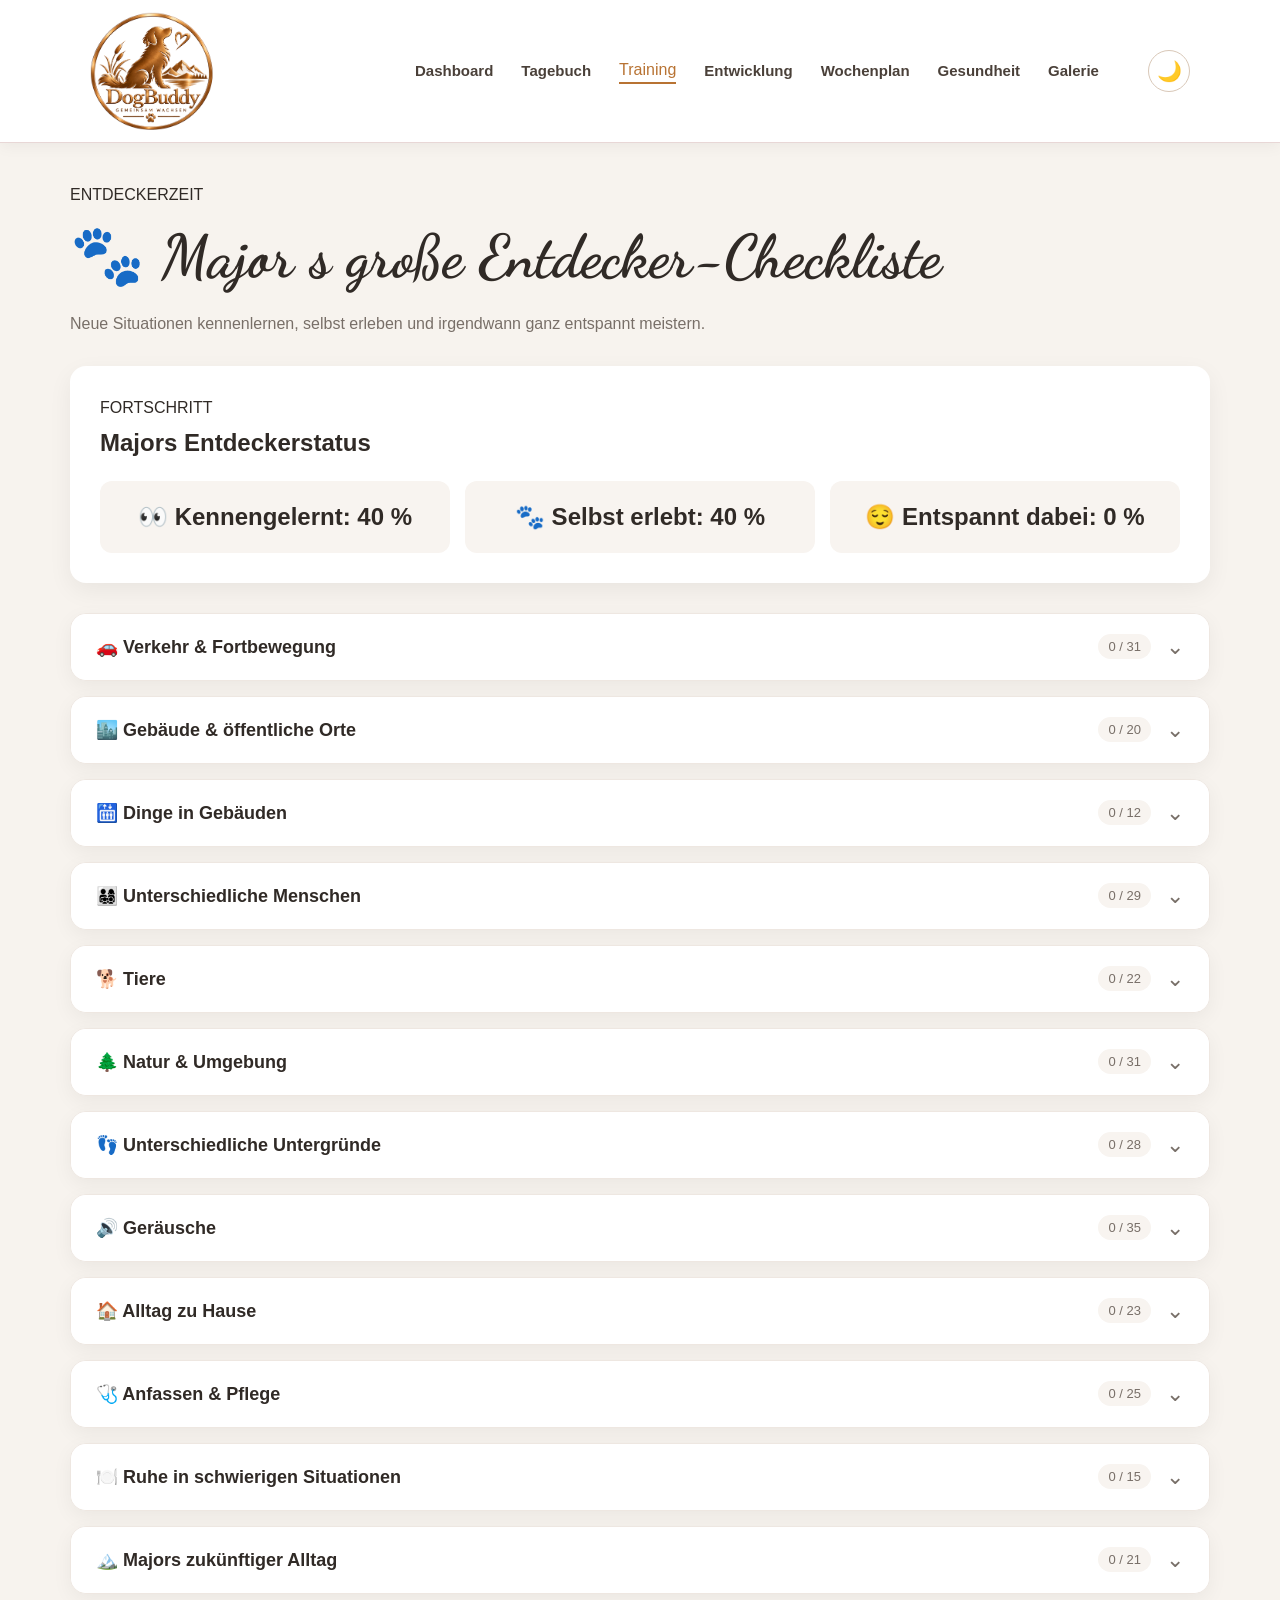
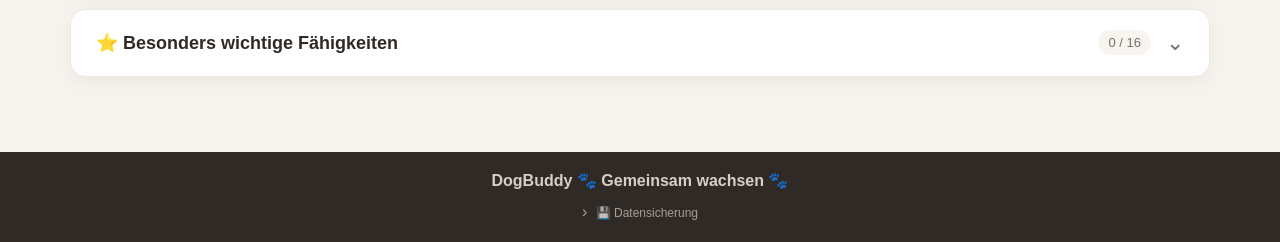
==== commit 50b65fe9: "Dark Mode, responsive Navigation und zentrale Komponenten ergänzt" ====
--- a/DogBuddy/html/entdecker.html
+++ b/DogBuddy/html/entdecker.html
@@ -203,7 +203,7 @@
         <!-- ========================================== -->
 
         <!-- Eigenes JavaScript der jeweiligen Seite -->
-        <script src="../js/entwicklung.js"></script>
+        <script src="../js/entdecker.js"></script>
 
         <!-- Gemeinsamer Header -->
         <script src="../js/header.js"></script>
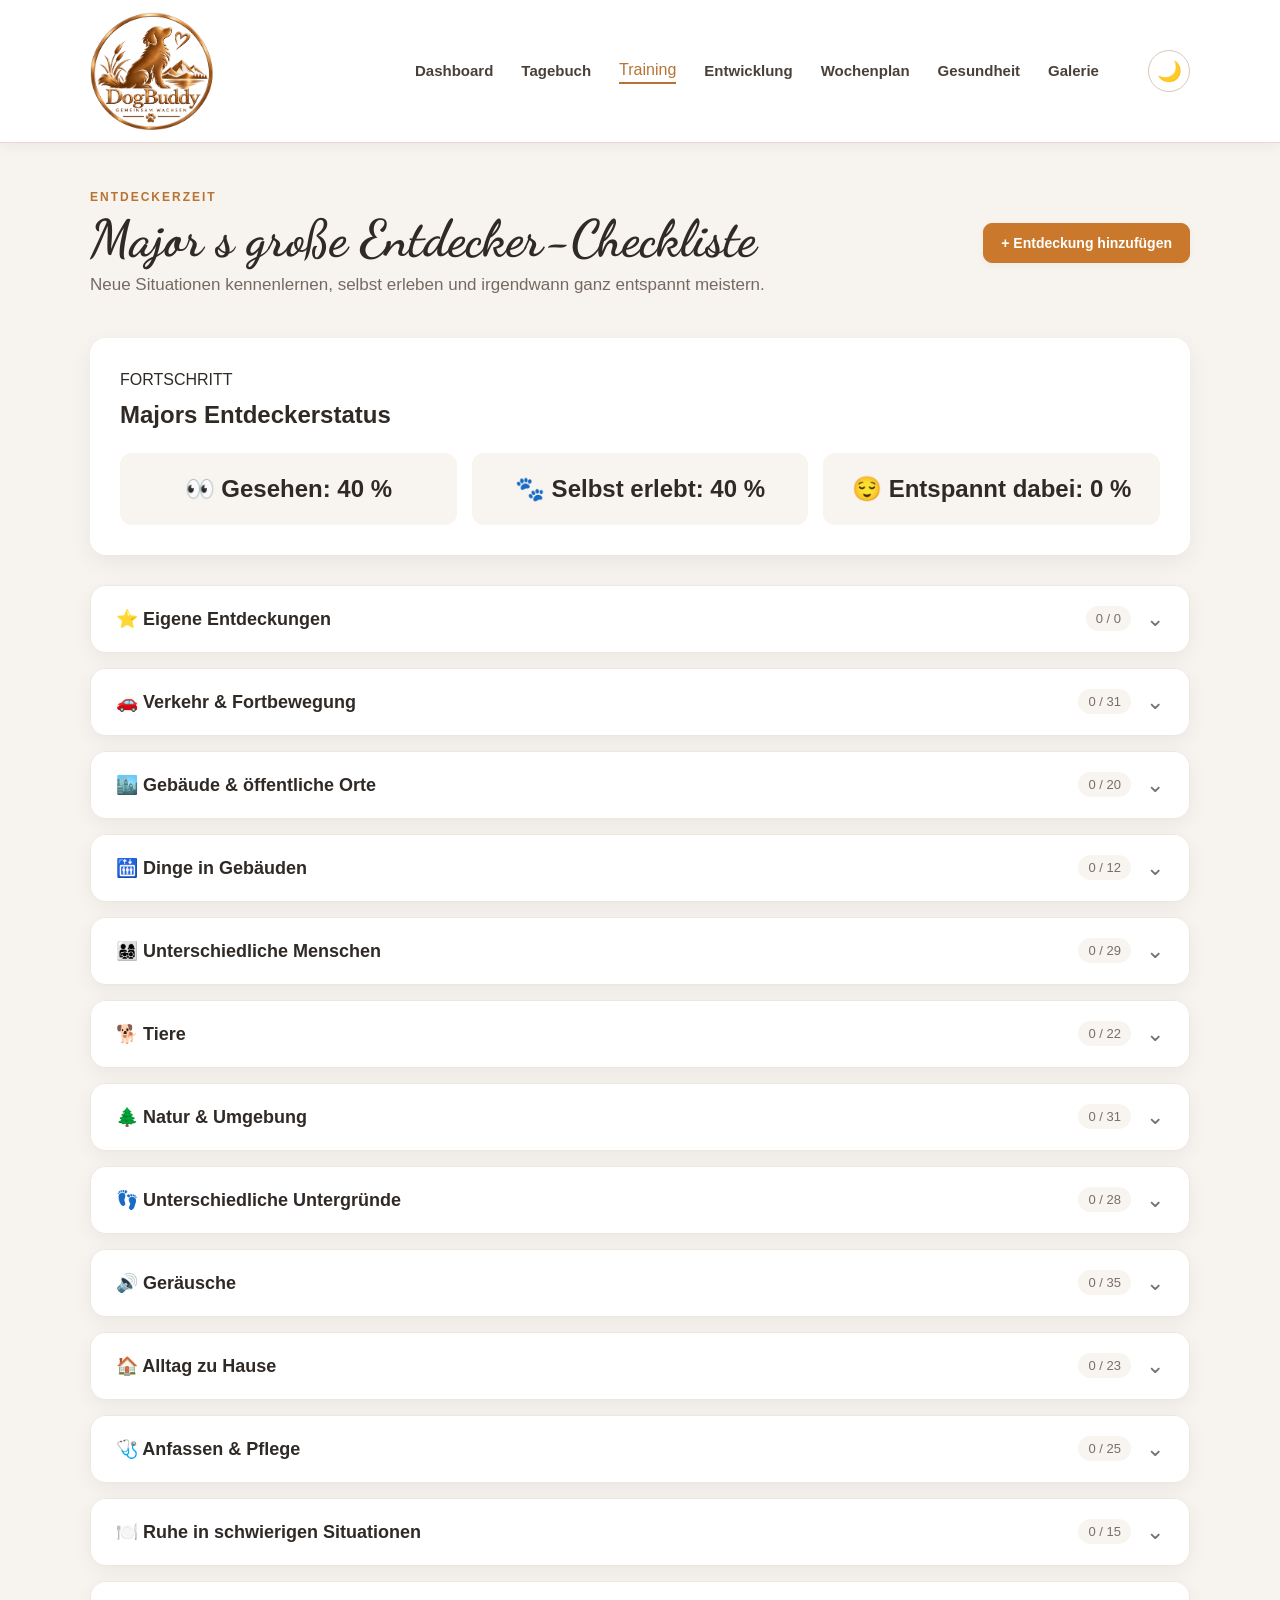
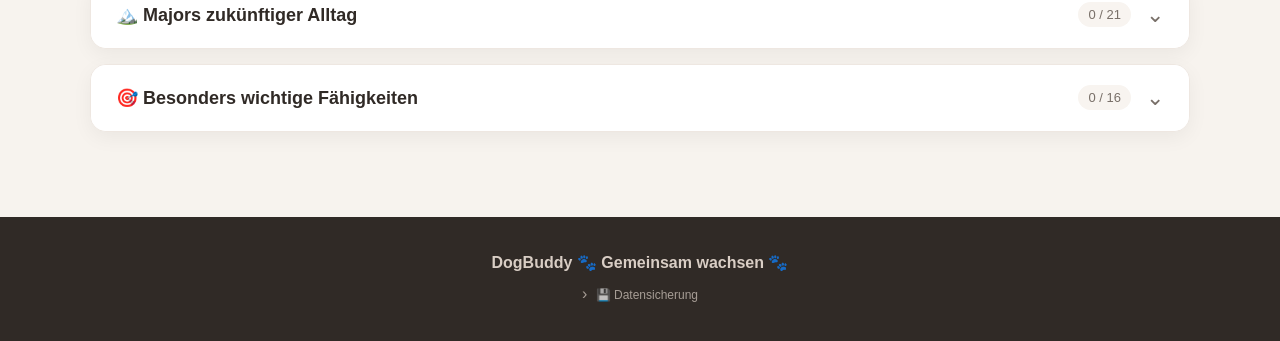
==== commit 3cb88579: "DogBuddy erweitern und Webversion vorbereiten" ====
--- a/DogBuddy/html/entdecker.html
+++ b/DogBuddy/html/entdecker.html
@@ -32,25 +32,37 @@
         <!-- ÜBERSCHRIFT -->
         <!-- ====================================== -->
 
-        <section class="discovery-page-header">
-
-            <p class="eyebrow">
-                ENTDECKERZEIT
-            </p>
-
-            <h1>
-                🐾
-                <span id="page-dog-name">
-                    Major
-                </span>s große Entdecker-Checkliste
-            </h1>
-
-            <p>
-                Neue Situationen kennenlernen,
-                selbst erleben und irgendwann
-                ganz entspannt meistern.
-            </p>
-
+        <section class="page-header">
+
+            <div class="page-header-text">
+            
+                <p class="page-eyebrow">
+                    ENTDECKERZEIT
+                </p>
+            
+                <h1 class="page-main-title">
+                    <span id="page-dog-name">
+                        Major
+                    </span>s große Entdecker-Checkliste
+                </h1>
+            
+                <p class="page-subtitle">
+                    Neue Situationen kennenlernen,
+                    selbst erleben und irgendwann
+                    ganz entspannt meistern.
+                </p>
+            
+            </div>
+        
+            <!-- POPUP ÖFFNEN -->
+            <button
+                type="button"
+                id="add-discovery-button"
+                class="gallery-add-button"
+            >
+                + Entdeckung hinzufügen
+            </button>
+        
         </section>
 
 
@@ -127,69 +139,243 @@
         <!-- ========================================== -->
         <!-- POPUP - ENTDECKER ERFOLG -->
         <!-- ========================================== -->
-        
+
         <div
             id="discovery-achievement-modal"
             class="app-modal"
         >
-        
-            <div class="app-modal-content discovery-achievement-content">
-            
-                <div class="discovery-achievement-body">
-                
-                
-                    <!-- ERFOLGS-ICON -->
-                
-                    <div
-                        id="achievement-icon"
-                        class="discovery-achievement-icon"
-                    >
-                        🐾
+
+            <div class="app-modal-content achievement-content">
+            
+                <div class="achievement-body">
+
+                    <!-- ================================================== -->
+                    <!-- ALTER ERFOLGSINHALT                                -->
+                    <!-- ================================================== -->
+
+
+                    <!-- ERFOLGSBILD - ALT
+
+                    <div class="achievement-image-wrapper">
+                    
+                        <img
+                            id="discovery-achievement-profile-image"
+                            class="achievement-profile-image"
+                            src=""
+                            alt="Profilbild des Hundes"
+                        >
+                    
+                        <div
+                            id="achievement-icon"
+                            class="achievement-icon"
+                        >
+                            🐾
+                        </div>
+                    
                     </div>
                 
-                
-                    <!-- KLEINE ÜBERSCHRIFT -->
+                    -->
+                
+                
+                    <!-- KLEINE ÜBERSCHRIFT - ALT
                 
                     <p class="eyebrow">
                         ENTDECKER-ERFOLG
                     </p>
                 
-                
-                    <!-- ERFOLGS-TITEL -->
+                    -->
+                
+                
+                    <!-- ERFOLGS-TITEL - ALT
                 
                     <h2 id="achievement-title">
                         Du bist ein echter Entdecker!
                     </h2>
                 
-                
-                    <!-- ERFOLGS-TEXT -->
+                    -->
+                
+                
+                    <!-- ERFOLGS-TEXT - ALT
                 
                     <p
                         id="achievement-text"
-                        class="discovery-achievement-text"
+                        class="achievement-text"
                     ></p>
                 
-                
-                    <!-- PROZENT -->
+                    -->
+                
+                
+                    <!-- PROZENT - ALT
                 
                     <div
                         id="achievement-percent"
-                        class="discovery-achievement-percent"
+                        class="achievement-percent"
                     >
                         25 %
                     </div>
                 
-                
-                    <!-- POPUP SCHLIESSEN -->
+                    -->
+                
+                    <!-- ================================================== -->
+                    <!-- NEUES ERFOLGSBILD                                  -->
+                    <!-- ================================================== -->
+
+                    <img
+                        id="discovery-achievement-image"
+                        class="discovery-achievement-image"
+                        src=""
+                        alt="Entdecker-Erfolg"
+                    >
+
+                    
+                    <!-- ================================================== -->
+                    <!-- POPUP SCHLIESSEN                                   -->
+                    <!-- ================================================== -->
                 
                     <button
                         type="button"
                         id="close-achievement-modal"
+                        class="achievement-close"
+                        aria-label="Popup schließen"
+                    >
+                        ×
+                    </button>
+                
+                </div>
+            
+            </div>
+        
+        </div>
+
+
+        <!-- ================================================== -->
+        <!-- EIGENE ENTDECKUNG - POPUP                          -->
+        <!-- ================================================== -->
+
+        <div
+            id="discovery-editor-modal"
+            class="app-modal"
+            hidden
+        >
+
+            <div class="app-modal-content">
+            
+            
+                <!-- ================================================== -->
+                <!-- KOPF                                               -->
+                <!-- ================================================== -->
+            
+                <div class="app-modal-header">
+
+                    <div>
+                    
+                        <p class="eyebrow">
+                            ENTDECKUNG
+                        </p>
+                    
+                        <h2 id="discovery-editor-title">
+                            Entdeckung hinzufügen
+                        </h2>
+                    
+                    </div>
+                
+                
+                    <!-- ================================================== -->
+                    <!-- POPUP SCHLIESSEN                                   -->
+                    <!-- ================================================== -->
+                
+                    <button
+                        type="button"
+                        id="close-discovery-editor"
+                        class="app-modal-close"
+                        aria-label="Popup schließen"
+                    >
+                        ×
+                    </button>
+                
+                </div>
+            
+            
+                <!-- ================================================== -->
+                <!-- INHALT                                             -->
+                <!-- ================================================== -->
+            
+                <div class="app-modal-body">
+                
+                    <label for="discovery-editor-name">
+                        Name
+                    </label>
+                
+                    <input
+                        type="text"
+                        id="discovery-editor-name"
+                        autocomplete="off"
+                        placeholder="z. B. Busbahnhof anschauen"
+                    >
+                
+                
+                    <label for="discovery-editor-note">
+                        Notiz
+                    </label>
+                
+                    <textarea
+                        id="discovery-editor-note"
+                        rows="3"
+                        placeholder="z. B. Erst einmal mit Abstand beobachten"
+                    ></textarea>
+                
+                
+                    <!-- ================================================== -->
+                    <!-- ÄHNLICHE ENTDECKUNGEN                              -->
+                    <!-- ================================================== -->
+                
+                    <div
+                        id="discovery-suggestions"
+                        class="discovery-suggestions"
+                        hidden
+                    >
+                
+                        <p class="discovery-suggestions-title">
+                            Ähnliche Entdeckungen bereits vorhanden:
+                        </p>
+                    
+                        <div id="discovery-suggestions-list"></div>
+                    
+                    </div>
+                
+                </div>
+            
+            
+                <!-- ================================================== -->
+                <!-- BUTTONS                                            -->
+                <!-- ================================================== -->
+            
+                <div class="app-modal-buttons">
+                
+                    <button
+                        type="button"
+                        id="discovery-editor-delete"
+                        class="app-cancel-button"
+                        hidden
+                    >
+                        Löschen
+                    </button>
+                
+                    <button
+                        type="button"
+                        id="discovery-editor-cancel"
+                        class="app-cancel-button"
+                    >
+                        Abbrechen
+                    </button>
+                
+                    <button
+                        type="button"
+                        id="discovery-editor-save"
                         class="primary-button"
                     >
-                        Weiter entdecken
+                        🐾 Speichern
                     </button>
-                
                 
                 </div>
             
@@ -202,6 +388,9 @@
         <!-- JAVASCRIPT                                 -->
         <!-- ========================================== -->
 
+        <!-- Entdecker ErfolgspopUp -->
+        <script src="../js/entdecker-achievements.js"></script>
+
         <!-- Eigenes JavaScript der jeweiligen Seite -->
         <script src="../js/entdecker.js"></script>
 
@@ -217,6 +406,9 @@
         <!-- Scroll-to-Top -->
         <script src="../js/scroll-top.js"></script>
 
+        <!-- Schwebendes Navigationsmenü -->
+        <script src="../js/floating-menu.js"></script>
+
         <!-- Dark Mode -->
         <script src="../js/dark-mode.js"></script>
 
--- a/DogBuddy/css/styles.css
+++ b/DogBuddy/css/styles.css
@@ -363,6 +363,72 @@
 
 
 /* ================================================== */
+/* GEMEINSAMER SEITENHEADER                           */
+/* ================================================== */
+
+.page-header {
+    display: flex;
+    justify-content: space-between;
+    align-items: center;
+
+    gap: 40px;
+
+    margin-bottom: 40px;
+}
+
+
+.page-header-text {
+    flex: 1;
+
+    min-width: 0;
+}
+
+
+.page-header .gallery-add-button,
+.page-header .main-button {
+    flex-shrink: 0;
+}
+
+
+.page-eyebrow {
+    margin-bottom: 5px;
+
+    color: #b87333;
+
+    font-size: 12px;
+    font-weight: bold;
+    letter-spacing: 2px;
+
+    text-transform: uppercase;
+}
+
+
+.page-main-title {
+    margin-bottom: 5px;
+
+    font-family: "Dancing Script", cursive;
+    font-size: 60px;
+    font-weight: 700;
+
+    line-height: 1.1;
+}
+
+/* Entdecker - langer Seitentitel */
+.discovery-page .page-main-title {
+    font-size: clamp(28px, 4vw, 60px);
+    white-space: nowrap;
+}
+
+
+.page-subtitle {
+    color: #756a62;
+
+    font-size: clamp(13px, 1.4vw, 17px);
+    line-height: 1.5;
+}
+
+
+/* ================================================== */
 /* DASHBOARD                                          */
 /* ================================================== */
 
@@ -376,42 +442,6 @@
     padding: 55px 0 80px;
 }
 
-
-/* ================================================== */
-/* BEGRÜSSUNG                                         */
-/* ================================================== */
-
-/* Hauptüberschriften */
-h1 {
-    font-family: "Dancing Script", cursive;
-    font-weight: 700;
-    font-size: 60px;
-    margin-bottom: 5px;
-}
-
-/* Einheitliche Größe für alle Seiten-Hauptüberschriften */
-main h1 {
-    font-size: 60px !important;
-}
-
-/* Begrüßungsbereich auf dem Dashboard */
-.welcome {
-    display: flex;
-    justify-content: space-between;
-    align-items: center;
-    gap: 40px;
-    margin-bottom: 40px;
-}
-
-/* Linker Bereich mit Überschrift und Text */
-.welcome > div {
-    flex: 1;
-}
-
-/* Button bleibt rechts */
-.welcome .main-button {
-    flex-shrink: 0;
-}
 
 /* Kleine Überschriften */
 .small-heading {
@@ -423,14 +453,6 @@
 }
 
 
-/* Text unter der Überschrift */
-.welcome-text {
-    color: #756a62;
-
-    font-size: 17px;
-}
-
-
 /* ================================================== */
 /* HAUPTBUTTON                                        */
 /* ================================================== */
@@ -453,6 +475,8 @@
     font-size: 14px;
 
     font-weight: bold;
+
+    margin-top: 12px;
 
     cursor: pointer;
 
@@ -492,6 +516,8 @@
 /* Profilbild-Bereich */
 
 .dog-image-area {
+    position: relative;
+
     display: flex;
 
     justify-content: center;
@@ -500,6 +526,34 @@
     flex-shrink: 0;
 }
 
+
+/* Bearbeitungssymbol auf dem Profilbild */
+
+.profile-image-edit-icon {
+    display: none;
+
+    position: absolute;
+    top: 50%;
+    left: 50%;
+
+    transform: translate(-50%, -50%);
+
+    width: 46px;
+    height: 46px;
+
+    align-items: center;
+    justify-content: center;
+
+    background-color: rgba(255, 255, 255, 0.65);
+
+    border-radius: 50%;
+
+    font-size: 22px;
+    line-height: 1;
+
+    cursor: pointer;
+    z-index: 5;
+}
 
 /* Profilbild */
 
@@ -549,6 +603,120 @@
 
 
 /* ================================================== */
+/* PROFILBILD ZUSCHNEIDEN                              */
+/* ================================================== */
+
+.profile-crop-content {
+    position: relative;
+
+    width: min(480px, calc(100vw - 40px));
+
+    padding: 30px;
+
+    text-align: center;
+}
+
+.profile-crop-close {
+    position: absolute;
+
+    top: 22px;
+    right: 22px;
+}
+
+.profile-crop-content .eyebrow {
+    margin-bottom: 6px;
+}
+
+.profile-crop-content h2 {
+    margin: 0 0 8px;
+}
+
+.profile-crop-content .profile-crop-info {
+    margin: 0 0 20px;
+
+    text-align: center;
+}
+
+.profile-crop-content .form-buttons {
+    display: flex;
+    justify-content: center;
+    gap: 10px;
+
+    margin-top: 20px;
+}
+
+.profile-crop-info {
+    margin-bottom: 20px;
+}
+
+
+/* Vorschau */
+
+.profile-crop-area {
+    position: relative;
+
+    width: 320px;
+    height: 320px;
+
+    margin: 20px auto;
+
+    overflow: hidden;
+
+    border-radius: 50%;
+
+    background-color: #1f1c19;
+
+    border: 4px solid #b87333;
+
+    box-shadow:
+        0 4px 18px rgba(0, 0, 0, 0.25);
+
+    cursor: grab;
+}
+
+.profile-crop-area:active {
+    cursor: grabbing;
+}
+
+
+/* Bild innerhalb der Vorschau */
+
+.profile-crop-image {
+    position: absolute;
+
+    top: 50%;
+    left: 50%;
+
+    width: auto;
+    height: 100%;
+
+    max-width: none;
+
+    transform: translate(-50%, -50%);
+
+    user-select: none;
+    pointer-events: none;
+}
+
+
+/* Zoom */
+
+.profile-crop-zoom {
+    display: flex;
+    align-items: center;
+    gap: 12px;
+
+    width: 320px;
+
+    margin: 0 auto 20px;
+}
+
+.profile-crop-zoom input {
+    width: 100%;
+}
+
+
+/* ================================================== */
 /* HUNDPROFIL - PROFILDATEN                           */
 /* ================================================== */
 
@@ -662,9 +830,6 @@
     align-items: center;
 }
 
-.body-measurement-content {
-    flex: 1;
-}
 
 /* Pfeile links und rechts */
 .body-measurement-arrow {
@@ -812,20 +977,6 @@
 }
 
 
-/* Einzelne Karte */
-.dashboard-card {
-    background-color: #ffffff;
-
-    border: 1px solid #eee5dd;
-
-    border-radius: 14px;
-
-    padding: 24px;
-
-    box-shadow: 0 3px 14px rgba(0, 0, 0, 0.04);
-}
-
-
 /* Kartenüberschrift */
 .dashboard-card h2 {
     font-size: 19px;
@@ -845,7 +996,7 @@
 
 
 /* ================================================== */
-/* TRAINING - ZWEI BEREICHE                           */
+/* DASHBOARD - TRAININGSBEREICHE                      */
 /* ================================================== */
 
 .dashboard-training-boxes {
@@ -859,7 +1010,7 @@
 
 
 /* ================================================== */
-/* TRAINING - EINZELNER KASTEN                        */
+/* DASHBOARD - TRAININGSKASTEN                        */
 /* ================================================== */
 
 .dashboard-training-box {
@@ -885,7 +1036,7 @@
 
 
 /* ================================================== */
-/* TRAINING - FORTSCHRITTSZEILEN                      */
+/* DASHBOARD - TRAININGSFORTSCHRITTSZEILEN            */
 /* ================================================== */
 
 .dashboard-training-box-row {
@@ -914,7 +1065,7 @@
 
 
 /* ================================================== */
-/* TRAINING - LINK                                    */
+/* DASHBOARD - TRAININGSLINK                          */
 /* ================================================== */
 
 .dashboard-training-box-link {
@@ -965,30 +1116,6 @@
     font-weight: 600;
 
     text-align: right;
-}
-
-
-/* ================================================== */
-/* KARTEN-LINK                                        */
-/* ================================================== */
-
-.card-link {
-    display: inline-block;
-
-    margin-top: 16px;
-
-    color: #b87333;
-
-    text-decoration: none;
-
-    font-size: 13px;
-
-    font-weight: bold;
-}
-
-
-.card-link:hover {
-    text-decoration: underline;
 }
 
 
@@ -1057,7 +1184,7 @@
 
     text-align: center;
 
-    padding: 18px 25px;
+    padding: 35px 25px;
 }
 
 
@@ -1280,15 +1407,6 @@
 /* GROSSE DASHBOARD-KARTEN                            */
 /* ================================================== */
 
-.dashboard-grid {
-    display: grid;
-
-    grid-template-columns: repeat(2, 1fr);
-
-    gap: 25px;
-}
-
-
 /* Einzelne Dashboard-Karte */
 .dashboard-card {
     background-color: #ffffff;
@@ -1942,19 +2060,6 @@
 
 
 /* ================================================== */
-/* DASHBOARD - WEITERE AUFGABEN                       */
-/* ================================================== */
-
-.dashboard-more-tasks {
-    margin: 4px 0 0;
-
-    color: #302a26;
-
-    font-size: 14px;
-    line-height: 1.3;
-}
-
-/* ================================================== */
 /* TRAINING                                           */
 /* ================================================== */
 
@@ -2191,54 +2296,6 @@
 
 
 /* ================================================== */
-/* ENTWICKLUNG - ÜBERSCHRIFT                          */
-/* ================================================== */
-
-.development-header {
-    display: flex;
-    justify-content: space-between;
-    align-items: center;
-
-    gap: 40px;
-
-    margin-bottom: 35px;
-}
-
-
-/* ================================================== */
-/* ENTWICKLUNG - ÜBERSCHRIFT TEXT                     */
-/* ================================================== */
-
-.development-header > div {
-    flex: 1;
-}
-
-
-/* ================================================== */
-/* ENTWICKLUNG - HINZUFÜGEN BUTTON                    */
-/* ================================================== */
-
-.development-header .gallery-add-button {
-    flex-shrink: 0;
-
-    background-color: #c9782c;
-    color: #ffffff;
-
-    border: 1px solid #c9782c;
-}
-
-
-/* ================================================== */
-/* ENTWICKLUNG - HINZUFÜGEN BUTTON HOVER              */
-/* ================================================== */
-
-.development-header .gallery-add-button:hover {
-    background-color: #b86b26;
-    border-color: #b86b26;
-}
-
-
-/* ================================================== */
 /* KARTE - NEUE MESSUNG                               */
 /* ================================================== */
 
@@ -2668,15 +2725,6 @@
 
 }
 
-/* ================================================== */
-/* TRAINING                                           */
-/* ================================================== */
-
-.training-page {
-    max-width: 1200px;
-    margin: 0 auto;
-    padding: 50px 40px 80px;
-}
 
 /* ================================================== */
 /* WACHSTUMSKURVE ANKLICKBAR */
@@ -2700,8 +2748,8 @@
 /* ================================================== */
 
 .growth-chart-modal-content.app-modal-content {
-    width: 90vw;
-    max-width: 1500px;
+    width: 80vw;
+    max-width: 1200px;
     height: auto;
 }
 
@@ -2721,354 +2769,6 @@
     border-radius: 10px;
 }
 
-/* ================================================== */
-/* TRAINING - ÜBERSCHRIFT                             */
-/* ================================================== */
-
-.training-header {
-    margin-bottom: 35px;
-}
-
-
-.training-header .eyebrow {
-    color: #b87333;
-    font-size: 14px;
-    font-weight: bold;
-    letter-spacing: 2px;
-    margin-bottom: 8px;
-}
-
-
-.training-header h1 {
-    font-size: 36px;
-    margin: 0 0 10px;
-    color: #302a26;
-}
-
-
-.training-header > p:last-child {
-    color: #6f665f;
-    margin: 0;
-}
-
-
-/* ================================================== */
-/* TRAINING - FORMULAR KARTE                          */
-/* ================================================== */
-
-.training-form-card {
-    background-color: #ffffff;
-
-    padding: 30px;
-
-    border-radius: 16px;
-
-    margin-bottom: 30px;
-
-    box-shadow: 0 4px 18px rgba(0, 0, 0, 0.06);
-}
-
-
-.training-form-card h2 {
-    margin-top: 0;
-
-    margin-bottom: 25px;
-
-    color: #302a26;
-}
-
-
-/* ================================================== */
-/* TRAINING - FORMULARFELDER                          */
-/* ================================================== */
-
-.training-form-group {
-    display: flex;
-
-    flex-direction: column;
-
-    margin-bottom: 22px;
-}
-
-
-.training-form-group label {
-    font-size: 14px;
-
-    font-weight: 600;
-
-    color: #514941;
-
-    margin-bottom: 8px;
-}
-
-
-.training-form-group input,
-.training-form-group textarea {
-    width: 100%;
-
-    box-sizing: border-box;
-
-    padding: 12px 14px;
-
-    border: 1px solid #ddd3ca;
-
-    border-radius: 8px;
-
-    font-size: 15px;
-
-    font-family: inherit;
-
-    color: #302a26;
-
-    background-color: #ffffff;
-}
-
-
-.training-form-group textarea {
-    resize: vertical;
-
-    min-height: 100px;
-}
-
-
-.training-form-group input:focus,
-.training-form-group textarea:focus {
-    outline: none;
-
-    border-color: #b87333;
-}
-
-
-/* ================================================== */
-/* TRAINING - STERNE                                  */
-/* ================================================== */
-
-.star-rating {
-    display: flex;
-
-    gap: 5px;
-
-    margin-top: 3px;
-}
-
-
-.star {
-    background: none;
-
-    border: none;
-
-    padding: 0;
-
-    font-size: 32px;
-
-    line-height: 1;
-
-    color: #b87333;
-
-    cursor: pointer;
-}
-
-
-.star:hover {
-    transform: scale(1.12);
-}
-
-
-.rating-text {
-    margin-top: 10px;
-
-    font-size: 14px;
-
-    color: #8a7d73;
-}
-
-
-/* ================================================== */
-/* TRAINING - SPEICHERN BUTTON                        */
-/* ================================================== */
-
-.training-form-card .primary-button {
-    background-color: #b87333;
-
-    color: #ffffff;
-
-    border: none;
-
-    border-radius: 8px;
-
-    padding: 12px 20px;
-
-    font-size: 15px;
-
-    font-weight: 600;
-
-    cursor: pointer;
-}
-
-
-.training-form-card .primary-button:hover {
-    opacity: 0.85;
-}
-
-
-/* ================================================== */
-/* TRAINING - ÜBERSICHT                               */
-/* ================================================== */
-
-.training-overview {
-    background-color: #ffffff;
-
-    padding: 30px;
-
-    border-radius: 16px;
-
-    box-shadow: 0 4px 18px rgba(0, 0, 0, 0.06);
-}
-
-
-.training-overview h2 {
-    margin-top: 0;
-
-    margin-bottom: 25px;
-
-    color: #302a26;
-}
-
-
-/* ================================================== */
-/* TRAINING - GESPEICHERTE ÜBUNG                      */
-/* ================================================== */
-
-.training-item {
-    padding: 20px;
-
-    border: 1px solid #eee6df;
-
-    border-radius: 10px;
-
-    margin-bottom: 15px;
-
-    background-color: #faf7f4;
-}
-
-
-.training-item:last-child {
-    margin-bottom: 0;
-}
-
-
-.training-item-header {
-    display: flex;
-
-    justify-content: space-between;
-
-    align-items: center;
-
-    gap: 20px;
-}
-
-
-.training-item h3 {
-    margin: 0;
-
-    font-size: 18px;
-
-    color: #302a26;
-}
-
-
-.training-item-stars {
-    color: #b87333;
-
-    font-size: 21px;
-
-    letter-spacing: 2px;
-}
-
-
-.training-item-note {
-    margin: 12px 0 0;
-
-    color: #6f665f;
-
-    line-height: 1.5;
-}
-
-
-/* ================================================== */
-/* TRAINING - DATUM                                   */
-/* ================================================== */
-
-.training-item-date {
-    margin: 8px 0 0;
-
-    font-size: 13px;
-
-    font-weight: 600;
-
-    color: #b87333;
-}
-
-
-/* ================================================== */
-/* TRAINING - LÖSCHEN BUTTON                          */
-/* ================================================== */
-
-.delete-training-button {
-    margin-top: 15px;
-
-    background-color: transparent;
-
-    color: #b87333;
-
-    border: 1px solid #b87333;
-
-    border-radius: 6px;
-
-    padding: 7px 12px;
-
-    font-size: 14px;
-
-    font-weight: 600;
-
-    cursor: pointer;
-}
-
-
-.delete-training-button:hover {
-    background-color: #b87333;
-
-    color: #ffffff;
-}
-
-/* ================================================== */
-/* ENTDECKER-SEITE */
-/* ================================================== */
-
-.discovery-page {
-    max-width: 1200px;
-    margin: 0 auto;
-    padding: 40px 30px 60px;
-}
-
-
-/* ================================================== */
-/* ENTDECKER - ÜBERSCHRIFT */
-/* ================================================== */
-
-.discovery-page-header {
-    margin-bottom: 30px;
-}
-
-.discovery-page-header h1 {
-    margin-top: 5px;
-    margin-bottom: 10px;
-}
-
-.discovery-page-header > p:last-child {
-    color: #786f68;
-}
-
 
 /* ================================================== */
 /* ENTDECKER - LEGENDE */
@@ -3115,10 +2815,82 @@
 
 
 /* ================================================== */
+/* ENTDECKER - EDITOR                                 */
+/* ================================================== */
+
+#discovery-editor-modal .eyebrow {
+    margin: 0 0 6px 0;
+
+    color: #d68a4b;
+
+    font-size: 12px;
+    font-weight: 700;
+    letter-spacing: 1px;
+}
+
+#discovery-editor-title {
+    margin: 0 0 24px 0;
+
+    color: #3f3732;
+
+    font-size: 24px;
+    line-height: 1.2;
+}
+
+#discovery-editor-modal label {
+    display: block;
+
+    margin: 0 0 7px 0;
+
+    color: #4f4741;
+
+    font-size: 13px;
+    font-weight: 600;
+}
+
+#discovery-editor-name,
+#discovery-editor-note {
+    width: 100%;
+
+    padding: 12px 14px;
+
+    border: 1px solid #d8cec6;
+    border-radius: 10px;
+
+    background-color: #ffffff;
+    color: #3e3732;
+
+    font-family: inherit;
+    font-size: 14px;
+
+    box-sizing: border-box;
+}
+
+#discovery-editor-name {
+    height: 48px;
+}
+
+#discovery-editor-note {
+    min-height: 95px;
+
+    line-height: 1.5;
+
+    resize: vertical;
+}
+
+#discovery-editor-modal label[for="discovery-editor-note"] {
+    margin-top: 18px;
+}
+
+/* ================================================== */
 /* ENTDECKER - FORTSCHRITT */
 /* ================================================== */
 
 .discovery-progress {
+    position: sticky;
+    top: 0;
+    z-index: 20;
+
     margin-bottom: 30px;
 
     padding: 30px;
@@ -3130,6 +2902,7 @@
     box-shadow:
         0 8px 25px rgba(0, 0, 0, 0.06);
 }
+
 
 .discovery-progress h2 {
     margin-top: 5px;
@@ -3216,6 +2989,21 @@
 /* ENTDECKER - KATEGORIEN */
 /* ================================================== */
 
+/* ================================================== */
+/* STICKY KATEGORIE-KOPF */
+/* ================================================== */
+
+#discovery-checklist .discovery-category.open {
+    overflow: visible;
+}
+
+#discovery-checklist .discovery-category.open
+.discovery-category-header {
+    position: sticky;
+    top: var(--discovery-sticky-top);
+    z-index: 15;
+}
+
 .discovery-category {
     margin-bottom: 15px;
 
@@ -3254,6 +3042,20 @@
     cursor: pointer;
 
     text-align: left;
+}
+
+/* ================================================== */
+/* KOMMANDOS - STICKY KATEGORIEKOPF                   */
+/* ================================================== */
+
+#command-checklist .discovery-category.open {
+    overflow: visible;
+}
+
+#command-checklist .discovery-category.open .discovery-category-header {
+    position: sticky;
+    top: var(--command-sticky-top);
+    z-index: 15;
 }
 
 .discovery-category-header:hover {
@@ -3373,6 +3175,224 @@
 }
 
 
+/* ================================================== */
+/* KOMMANDOS - OBERE AKTIONSLEISTE                    */
+/* ================================================== */
+
+.command-toolbar {
+    display: flex;
+    justify-content: space-between;
+    align-items: center;
+    gap: 25px;
+
+    margin-bottom: 25px;
+}
+
+.command-edit-hint {
+    margin: 0 0 18px 0;
+
+    color: #6f6259;
+
+    font-size: clamp(12px, 1.4vw, 16px);
+    line-height: 1.5;
+}
+
+.command-add-button {
+    flex-shrink: 0;
+}
+
+
+/* ================================================== */
+/* KOMMANDOS - BEARBEITBARER NAME                     */
+/* ================================================== */
+
+.editable-command-name {
+    cursor: pointer;
+
+    transition:
+        color 0.2s ease;
+}
+
+.editable-command-name:hover {
+    color: #d68a4b;
+}
+
+
+/* ================================================== */
+/* KOMMANDOS - EDITOR                                 */
+/* ================================================== */
+
+#command-editor-modal .eyebrow {
+    margin: 0 0 6px 0;
+
+    color: #d68a4b;
+
+    font-size: 12px;
+    font-weight: 700;
+    letter-spacing: 1px;
+}
+
+#command-editor-title {
+    margin: 0 0 24px 0;
+
+    color: #3f3732;
+
+    font-size: 24px;
+    line-height: 1.2;
+}
+
+#command-editor-modal label {
+    display: block;
+
+    margin: 0 0 7px 0;
+
+    color: #4f4741;
+
+    font-size: 13px;
+    font-weight: 600;
+}
+
+#command-editor-note-area {
+    margin-top: 18px;
+}
+
+#command-editor-name,
+#command-editor-note {
+    width: 100%;
+
+    padding: 12px 14px;
+
+    border: 1px solid #d8cec6;
+    border-radius: 10px;
+
+    background-color: #ffffff;
+    color: #3e3732;
+
+    font-family: inherit;
+    font-size: 14px;
+
+    box-sizing: border-box;
+}
+
+#command-editor-name {
+    height: 48px;
+}
+
+#command-editor-note {
+    min-height: 95px;
+
+    line-height: 1.5;
+
+    resize: vertical;
+}
+
+#command-editor-name::placeholder,
+#command-editor-note::placeholder {
+    color: #a69a91;
+}
+
+#command-editor-name:focus,
+#command-editor-note:focus {
+    outline: none;
+
+    border-color: #d68a4b;
+}
+
+
+/* ================================================== */
+/* KOMMANDOS - RESPONSIVE                             */
+/* ================================================== */
+
+@media (max-width: 800px) {
+
+    .command-toolbar {
+        flex-direction: column;
+        align-items: flex-start;
+    }
+
+    .command-add-button {
+        width: 100%;
+    }
+
+}
+
+
+@media (max-width: 550px) {
+
+    .command-editor-actions {
+        flex-wrap: wrap;
+    }
+
+}
+
+
+/* ================================================== */
+/* DARK MODE - KOMMANDO-ERWEITERUNGEN                 */
+/* ================================================== */
+
+body.dark-mode .command-edit-hint {
+    color: #bfb3aa;
+}
+
+body.dark-mode .editable-command-name:hover {
+    color: #d68a4b;
+}
+
+body.dark-mode #command-editor-title {
+    color: #f2ebe6;
+}
+
+body.dark-mode #discovery-editor-title {
+    color: #f2ebe6;
+}
+
+body.dark-mode #command-editor-modal label,
+body.dark-mode #discovery-editor-modal label {
+    color: #e0d7d0;
+}
+
+body.dark-mode #command-editor-name,
+body.dark-mode #command-editor-note,
+body.dark-mode #discovery-editor-name,
+body.dark-mode #discovery-editor-note {
+    background-color: #342f2a;
+    border-color: #544a42;
+    color: #e9e1db;
+}
+
+body.dark-mode #command-editor-name:focus,
+body.dark-mode #command-editor-note:focus,
+body.dark-mode #discovery-editor-name:focus,
+body.dark-mode #discovery-editor-note:focus {
+    border-color: #d68a4b;
+}
+
+
+/* ================================================== */
+/* DARK MODE - SUCHERGEBNISSE                         */
+/* ================================================== */
+
+body.dark-mode .discovery-suggestions {
+    background-color: #342f2a;
+
+    border-color: #544a42;
+
+    color: #e9e1db;
+}
+
+body.dark-mode .discovery-suggestions button {
+    background-color: #342f2a;
+    color: #e9e1db;
+
+    border: 1px solid #d68a4b;
+}
+
+body.dark-mode .discovery-suggestions button:hover {
+    background-color: #d68a4b;
+    color: #ffffff;
+}
+
+
 /* ==================================================*/
 /* KOMMANDOS - NAME UND BESCHREIBUNG */
 /* ================================================== */
@@ -3443,10 +3463,6 @@
 /* ================================================== */
 
 @media (max-width: 800px) {
-
-    .discovery-progress-grid {
-        grid-template-columns: 1fr;
-    }
 
     .discovery-column-header,
     .discovery-row {
@@ -3459,6 +3475,12 @@
 
 }
 
+    .discovery-page {
+        width: min(1100px, calc(100% - 40px));
+        margin: 0 auto;
+        padding: 45px 0 70px;
+    }
+
 
 @media (max-width: 550px) {
 
@@ -3492,22 +3514,6 @@
 
 }
 
-/* ================================================== */
-/* TRAINING - ÜBERSICHT KOPF */
-/* ================================================== */
-
-.training-overview-header {
-    display: flex;
-    justify-content: space-between;
-    align-items: center;
-
-    margin-bottom: 20px;
-}
-
-.training-overview-header h2 {
-    margin-bottom: 0;
-}
-
 
 /* ================================================== */
 /* TAGEBUCH                                           */
@@ -3519,81 +3525,6 @@
     margin: 0 auto;
 
     padding: 50px 40px 80px;
-}
-
-
-/* ================================================== */
-/* TAGEBUCH - ÜBERSCHRIFT                             */
-/* ================================================== */
-
-.diary-header {
-    margin-bottom: 35px;
-}
-
-
-.diary-header .eyebrow {
-    margin-bottom: 8px;
-
-    color: #b87333;
-
-    font-size: 13px;
-
-    font-weight: 700;
-
-    letter-spacing: 2px;
-}
-
-
-.diary-header h1 {
-    margin: 0 0 10px;
-
-    color: #302a26;
-
-    font-size: 38px;
-}
-
-
-.diary-header > p:last-child {
-    margin: 0;
-
-    color: #746b65;
-}
-
-
-/* Überschrift und Button nebeneinander */
-
-.diary-header-with-button {
-    display: flex;
-
-    align-items: center;
-
-    justify-content: space-between;
-
-    gap: 40px;
-}
-
-
-/* ================================================== */
-/* TAGEBUCH - HINZUFÜGEN BUTTON                      */
-/* ================================================== */
-
-.diary-header-with-button .gallery-add-button {
-    flex-shrink: 0;
-
-    background-color: #c9782c;
-    color: #ffffff;
-
-    border: 1px solid #c9782c;
-}
-
-
-/* ================================================== */
-/* TAGEBUCH - HINZUFÜGEN BUTTON HOVER                */
-/* ================================================== */
-
-.diary-header-with-button .gallery-add-button:hover {
-    background-color: #b86b26;
-    border-color: #b86b26;
 }
 
 
@@ -3693,32 +3624,24 @@
 
 .photo-upload-button {
     display: inline-flex;
-
     align-items: center;
-
     justify-content: center;
 
-    width: auto;
-
-    padding: 10px 17px;
-
-    background-color: #ffffff;
-
-    color: #8a674b;
-
-    border: 1px solid #d8c5b5;
-
-    border-radius: 9px;
+    width: fit-content;
+
+    padding: 10px 15px;
+
+    background-color: #fffaf5;
+    color: #a85f1f;
+
+    border: 1px solid #d68a4b;
+    border-radius: 8px;
 
     font-family: inherit;
-
     font-size: 14px;
-
     font-weight: 600;
 
     cursor: pointer;
-
-    box-shadow: 0 2px 7px rgba(0, 0, 0, 0.04);
 
     transition:
         background-color 0.2s ease,
@@ -3728,11 +3651,20 @@
 
 
 .photo-upload-button:hover {
-    background-color: #f4ede6;
-
-    border-color: #b98a62;
-
+    background-color: #f8eee5;
+    border-color: #c4772b;
     transform: translateY(-1px);
+}
+
+
+/* ================================================== */
+/* TAGEBUCH - AKTIONEN IM POPUP-KOPF                  */
+/* ================================================== */
+
+.diary-header-actions {
+    display: flex;
+    align-items: center;
+    gap: 15px;
 }
 
 
@@ -4096,54 +4028,6 @@
     margin: 0 auto;
 
     padding: 45px 0 70px;
-}
-
-
-/* ================================================== */
-/* GESUNDHEIT - ÜBERSCHRIFT                           */
-/* ================================================== */
-
-.health-header {
-    display: flex;
-    justify-content: space-between;
-    align-items: center;
-
-    gap: 40px;
-
-    margin-bottom: 35px;
-}
-
-
-/* ================================================== */
-/* GESUNDHEIT - ÜBERSCHRIFT TEXT                      */
-/* ================================================== */
-
-.health-header > div {
-    flex: 1;
-}
-
-
-/* ================================================== */
-/* GESUNDHEIT - HINZUFÜGEN BUTTON                     */
-/* ================================================== */
-
-.health-header .gallery-add-button {
-    flex-shrink: 0;
-
-    background-color: #c9782c;
-    color: #ffffff;
-
-    border: 1px solid #c9782c;
-}
-
-
-/* ================================================== */
-/* GESUNDHEIT - HINZUFÜGEN BUTTON HOVER               */
-/* ================================================== */
-
-.health-header .gallery-add-button:hover {
-    background-color: #b86b26;
-    border-color: #b86b26;
 }
 
 
@@ -4420,16 +4304,14 @@
 }
 
 
-.status-open {
+.appointment-status.status-open {
     background-color: #f7eadf;
-
     color: #a45f27;
 }
 
 
-.status-completed {
+.appointment-status.status-completed {
     background-color: #ecebea;
-
     color: #6d655f;
 }
 
@@ -4629,55 +4511,6 @@
 }
 
 
-
-/* ================================================== */
-/* WOCHENPLAN - ÜBERSCHRIFT                           */
-/* ================================================== */
-
-.weekly-header {
-    display: flex;
-    justify-content: space-between;
-    align-items: center;
-
-    gap: 40px;
-
-    margin-bottom: 35px;
-}
-
-
-/* ================================================== */
-/* WOCHENPLAN - ÜBERSCHRIFT TEXT                      */
-/* ================================================== */
-
-.weekly-header > div {
-    flex: 1;
-}
-
-
-/* ================================================== */
-/* WOCHENPLAN - HINZUFÜGEN BUTTON                     */
-/* ================================================== */
-
-.weekly-header .gallery-add-button {
-    flex-shrink: 0;
-
-    background-color: #c9782c;
-    color: #ffffff;
-
-    border: 1px solid #c9782c;
-}
-
-
-/* ================================================== */
-/* WOCHENPLAN - HINZUFÜGEN BUTTON HOVER               */
-/* ================================================== */
-
-.weekly-header .gallery-add-button:hover {
-    background-color: #b86b26;
-    border-color: #b86b26;
-}
-
-
 /* ================================================== */
 /* WOCHENPLAN - FORMULAR                              */
 /* ================================================== */
@@ -4966,61 +4799,6 @@
 
 
 /* ================================================== */
-/* GALERIE - ÜBERSCHRIFT                              */
-/* ================================================== */
-
-.gallery-header {
-    display: flex;
-
-    justify-content: space-between;
-
-    align-items: center;
-
-    gap: 40px;
-
-    margin-bottom: 35px;
-}
-
-
-.gallery-header-text {
-    flex: 1;
-}
-
-
-.gallery-header .eyebrow {
-    margin: 0 0 7px;
-
-    color: #b87333;
-
-    font-size: 13px;
-
-    font-weight: 700;
-
-    letter-spacing: 2px;
-
-    text-transform: uppercase;
-}
-
-
-.gallery-header h1 {
-    margin: 0 0 10px;
-
-    color: #302a26;
-
-    font-size: 38px;
-}
-
-
-.gallery-header-text > p:last-child {
-    margin: 0;
-
-    color: #746b65;
-
-    line-height: 1.6;
-}
-
-
-/* ================================================== */
 /* GALERIE - NEUES FOTO BUTTON                        */
 /* ================================================== */
 
@@ -5467,130 +5245,8 @@
 
 
 /* ================================================== */
-/* GALERIE - POPUP                                    */
-/* ================================================== */
-
-.gallery-form-modal {
-    position: fixed;
-
-    inset: 0;
-
-    z-index: 1000;
-
-    display: none;
-
-    align-items: center;
-
-    justify-content: center;
-
-    padding: 30px;
-
-    background-color: rgba(39, 34, 31, 0.55);
-}
-
-
-/* Wird vom JavaScript eingeblendet */
-
-.gallery-form-modal.show {
-    display: flex;
-}
-
-
-/* Popup-Fenster */
-
-.gallery-form-content {
-    width: min(650px, 100%);
-    max-height: 90vh;
-
-    display: flex;
-    flex-direction: column;
-
-    overflow: hidden;
-
-    background-color: #ffffff;
-
-    border-radius: 16px;
-
-    box-shadow: 0 20px 55px rgba(0, 0, 0, 0.20);
-}
-
-
-/* ================================================== */
-/* GALERIE - POPUP KOPF                               */
-/* ================================================== */
-
-.gallery-form-header {
-    display: flex;
-    align-items: center;
-    justify-content: space-between;
-    gap: 20px;
-
-    padding: 22px 25px;
-
-    border-bottom: 1px solid #eee7e1;
-}
-
-
-.gallery-form-header h2 {
-    margin: 4px 0 0;
-
-    color: #302a26;
-
-    font-size: 21px;
-}
-
-
-/* X oben rechts */
-
-.gallery-form-close {
-    display: flex;
-
-    align-items: center;
-
-    justify-content: center;
-
-    width: 35px;
-
-    height: 35px;
-
-    padding: 0;
-
-    border: none;
-
-    border-radius: 50%;
-
-    background-color: transparent;
-
-    color: #746b65;
-
-    font-size: 25px;
-
-    line-height: 1;
-
-    cursor: pointer;
-}
-
-
-.gallery-form-close:hover {
-    background-color: #f3eee9;
-
-    color: #302a26;
-}
-
-
-/* ================================================== */
 /* GALERIE - POPUP INHALT                             */
 /* ================================================== */
-
-.gallery-form-body {
-    flex: 1;
-    min-height: 0;
-
-    overflow-y: auto;
-
-    padding: 25px 25px 30px;
-}
-
 
 .gallery-form-group {
     display: flex;
@@ -5766,88 +5422,6 @@
 
 
 /* ================================================== */
-/* GALERIE - POPUP BUTTONS                            */
-/* ================================================== */
-
-.gallery-form-buttons {
-    display: flex;
-    justify-content: center;
-    align-items: center;
-    gap: 12px;
-
-    flex-shrink: 0;
-
-    margin: 0;
-    padding: 18px 25px 22px;
-
-    border-top: 1px solid #eee7e1;
-    background-color: #ffffff;
-}
-
-
-/* Abbrechen */
-
-.gallery-cancel-button {
-    padding: 10px 17px;
-
-    border: 1px solid #d8c5b5;
-
-    border-radius: 9px;
-
-    background-color: #ffffff;
-
-    color: #6f6258;
-
-    font-family: inherit;
-
-    font-size: 14px;
-
-    font-weight: 600;
-
-    cursor: pointer;
-}
-
-
-.gallery-cancel-button:hover {
-    background-color: #f7f3ee;
-}
-
-
-/* Speichern */
-
-.gallery-save-button {
-    padding: 10px 18px;
-
-    border: none;
-
-    border-radius: 9px;
-
-    background-color: #c4772b;
-
-    color: #ffffff;
-
-    font-family: inherit;
-
-    font-size: 14px;
-
-    font-weight: 600;
-
-    cursor: pointer;
-
-    transition:
-        background-color 0.2s ease,
-        transform 0.2s ease;
-}
-
-
-.gallery-save-button:hover {
-    background-color: #a96020;
-
-    transform: translateY(-1px);
-}
-
-
-/* ================================================== */
 /* GALERIE - LIGHTBOX                                 */
 /* ================================================== */
 
@@ -6019,6 +5593,14 @@
         transform 0.2s ease;
 }
 
+/* ================================================== */
+/* GALERIE - LIGHTBOX PFEILE AUSBLENDEN               */
+/* ================================================== */
+
+.gallery-lightbox-arrow[hidden] {
+    display: none;
+}
+
 
 /* Linker Pfeil */
 
@@ -6126,20 +5708,30 @@
 
 /* ================================================== */
 /* GEMEINSAME POPUPS                                  */
-/* Tagebuch, Training, Entwicklung, Gesundheit usw.   */
+/* ================================================== */
+
+/*
+    Dieser Bereich steuert das Grunddesign aller
+    normalen Popups in DogBuddy.
+
+    Änderungen an Hintergrund, Größe, Abständen,
+    Kopfbereich, X oder Buttonleiste werden hier
+    zentral für alle Popups vorgenommen.
+*/
+
+
+/* ================================================== */
+/* POPUP - HINTERGRUND                                */
 /* ================================================== */
 
 .app-modal {
     position: fixed;
-
     inset: 0;
 
     z-index: 1000;
 
     display: none;
-
     align-items: center;
-
     justify-content: center;
 
     padding: 30px;
@@ -6148,7 +5740,7 @@
 }
 
 
-/* Popup wird vom JavaScript geöffnet */
+/* Popup wird durch JavaScript geöffnet */
 
 .app-modal.show {
     display: flex;
@@ -6160,15 +5752,16 @@
 /* ================================================== */
 
 .app-modal-content {
-    width: min(650px, 100%);
-
-    max-height: 90vh;
+    width: min(650px, calc(100vw - 40px));
+    max-height: min(90vh, 850px);
 
     display: flex;
     flex-direction: column;
 
     overflow: hidden;
 
+    box-sizing: border-box;
+
     background-color: #ffffff;
 
     border-radius: 16px;
@@ -6179,7 +5772,9 @@
 }
 
 
-/* Kleine Öffnungsanimation */
+/* ================================================== */
+/* POPUP - ÖFFNUNGSANIMATION                         */
+/* ================================================== */
 
 @keyframes appModalOpen {
 
@@ -6203,16 +5798,18 @@
 
 .app-modal-header {
     display: flex;
-
     align-items: center;
-
     justify-content: space-between;
 
     gap: 20px;
 
+    flex-shrink: 0;
+
     padding: 22px 25px;
 
     border-bottom: 1px solid #eee5dd;
+
+    background-color: #ffffff;
 }
 
 
@@ -6230,30 +5827,26 @@
 /* ================================================== */
 
 .app-modal-close {
-    display: flex;
-
+    display: inline-flex;
     align-items: center;
-
     justify-content: center;
 
     flex-shrink: 0;
 
     width: 35px;
-
     height: 35px;
 
     padding: 0;
 
     border: none;
-
     border-radius: 50%;
 
     background-color: transparent;
 
     color: #746b65;
 
+    font-family: inherit;
     font-size: 25px;
-
     line-height: 1;
 
     cursor: pointer;
@@ -6277,7 +5870,6 @@
 
 .app-modal-body {
     flex: 1;
-
     min-height: 0;
 
     overflow-y: auto;
@@ -6285,45 +5877,73 @@
     padding: 25px 25px 30px;
 }
 
+
 /* ================================================== */
 /* POPUP - BUTTONBEREICH UNTEN                        */
 /* ================================================== */
 
 .app-modal-buttons {
     display: flex;
-
+    align-items: center;
     justify-content: center;
+
+    gap: 12px;
+
+    flex-shrink: 0;
+
+    margin: 0;
+
+    padding: 18px 25px 22px;
+
+    border-top: 1px solid #eee7e1;
+
+    background-color: #ffffff;
+}
+
+
+/* Versteckte Buttons wirklich ausblenden */
+
+.app-modal-buttons > button[hidden] {
+    display: none;
+}
+
+
+/* Einheitliche Größe aller normalen Popup-Buttons */
+
+.app-modal-buttons > button {
+    width: 135px;
+    min-height: 42px;
+
+    display: inline-flex;
     align-items: center;
-
-    gap: 12px;
-
-    flex-shrink: 0;
-
-    margin: 0;
-
-    padding: 18px 25px 22px;
-
-    border-top: 1px solid #eee7e1;
-
-    background-color: #ffffff;
+    justify-content: center;
+
+    box-sizing: border-box;
+}
+
+
+/* ================================================== */
+/* TAGEBUCH - POPUP-HÖHE                              */
+/* ================================================== */
+
+#diary-form-modal .app-modal-content {
+    height: min(90vh, 850px);
 }
 
 
 /* ================================================== */
 /* POPUP - ABBRECHEN                                  */
+/* Tagebuch, Entwickling, Galerie usw.                */
 /* ================================================== */
 
 .app-cancel-button {
     display: inline-flex;
-
     align-items: center;
-
     justify-content: center;
 
     padding: 10px 17px;
 
     border: 1px solid #d8c5b5;
-
     border-radius: 9px;
 
     background-color: #ffffff;
@@ -6331,9 +5951,7 @@
     color: #6f6258;
 
     font-family: inherit;
-
     font-size: 14px;
-
     font-weight: 600;
 
     cursor: pointer;
@@ -6365,59 +5983,6 @@
     Deshalb braucht er KEINEN zweiten eigenen
     CSS-Block mehr.
 */
-
-
-/* ================================================== */
-/* TAGEBUCH - DATEI AUSWÄHLEN                         */
-/* ================================================== */
-
-/*
-    Falls im HTML ein eigenes Label mit
-    photo-upload-button verwendet wird,
-    sieht es genauso aus wie in der Galerie.
-*/
-
-.photo-upload-button {
-    display: inline-flex;
-
-    align-items: center;
-
-    justify-content: center;
-
-    width: auto;
-
-    padding: 10px 15px;
-
-    border: 1px solid #d8c5b5;
-
-    border-radius: 8px;
-
-    background-color: #ffffff;
-
-    color: #8a674b;
-
-    font-family: inherit;
-
-    font-size: 14px;
-
-    font-weight: 600;
-
-    cursor: pointer;
-
-    transition:
-        background-color 0.2s ease,
-        border-color 0.2s ease,
-        transform 0.2s ease;
-}
-
-
-.photo-upload-button:hover {
-    background-color: #f4ede6;
-
-    border-color: #b98a62;
-
-    transform: translateY(-1px);
-}
 
 
 /* ================================================== */
@@ -6618,21 +6183,6 @@
 
 
 /* ================================================== */
-/* WILLKOMMEN SCHRIFT                                 */
-/* ================================================== */
-
-.welcome-script {
-    font-family: "Dancing Script", cursive;
-
-    color: #b87333;
-
-    font-size: 30px;
-
-    font-weight: 700;
-}
-
-
-/* ================================================== */
 /* MINI-DIAGRAMME AUF DEM DASHBOARD                   */
 /* Gewicht und Schulterhöhe                           */
 /* ================================================== */
@@ -6723,6 +6273,688 @@
 
 
 /* ================================================== */
+/* ERFOLGS-POPUP - KOMMANDOS & ENTDECKER              */
+/* ================================================== */
+
+.achievement-content {
+    width: min(520px, calc(100vw - 40px));
+
+    text-align: center;
+}
+
+.achievement-body {
+    display: flex;
+    flex-direction: column;
+    align-items: center;
+
+    gap: 14px;
+}
+
+/* Hintergrundbild der Erfolgskarte - ALT */
+
+/*
+
+#discovery-achievement-modal .achievement-content {
+    position: relative;
+    overflow: hidden;
+
+    background-size: cover;
+    background-position: center;
+    background-repeat: no-repeat;
+
+    border: 1px solid #c4772b;
+}
+*/
+
+/* Dunkle Ebene über dem Hintergrundbild - ALT */
+
+/*
+
+#discovery-achievement-modal .achievement-content::before {
+    content: "";
+    position: absolute;
+    inset: 0;
+
+    background:
+        radial-gradient(
+            ellipse 70% 65% at 50% 62%,
+            rgba(15, 12, 10, 0.78) 0%,
+            rgba(15, 12, 10, 0.68) 35%,
+            rgba(15, 12, 10, 0.42) 60%,
+            rgba(15, 12, 10, 0.12) 82%,
+            rgba(15, 12, 10, 0.02) 100%
+        );
+
+    pointer-events: none;
+    z-index: 0;
+}
+*/
+
+
+/* ================================================== */
+/* ENTDECKER - NEUES ERFOLGSBILD */
+/* ================================================== */
+
+#discovery-achievement-modal .discovery-achievement-image {
+    display: block;
+    width: 100%;
+    height: auto;
+}
+
+
+
+/* Inhalt über der dunklen Ebene */
+
+#discovery-achievement-modal .achievement-body {
+    position: relative;
+    z-index: 1;
+}
+
+/* ================================================== */
+/* ENTDECKER - ERFOLGS-POPUP TEXTE - ALT */
+/* ================================================== */
+
+/*
+
+#discovery-achievement-modal .achievement-body .eyebrow {
+    color: #f0a13a;
+    text-shadow:
+        0 2px 5px rgba(0, 0, 0, 0.65);
+}
+
+#discovery-achievement-modal .achievement-body h2 {
+    color: #ffffff;
+    text-shadow:
+        0 2px 8px rgba(0, 0, 0, 0.75);
+}
+
+#discovery-achievement-modal .achievement-text {
+    color: #ffffff;
+    text-shadow:
+        0 2px 6px rgba(0, 0, 0, 0.8);
+}
+
+#discovery-achievement-modal .achievement-percent {
+    color: #f39a18;
+    text-shadow:
+        0 2px 7px rgba(0, 0, 0, 0.75);
+}
+
+*/
+
+
+/* ================================================== */
+/* ENTDECKER - ERFOLGSBILD - ALT */
+/* ================================================== */
+
+/*
+
+#discovery-achievement-modal .achievement-image-wrapper {
+    position: relative;
+    width: 135px;
+    height: 125px;
+    margin: 0 auto 8px;
+}
+
+#discovery-achievement-modal .achievement-profile-image {
+    position: absolute;
+    top: 0;
+    left: 50%;
+    transform: translateX(-50%);
+
+    width: 105px;
+    height: 105px;
+
+    object-fit: cover;
+    border: 4px solid #ffffff;
+    border-radius: 50%;
+
+    box-shadow:
+        0 4px 14px rgba(0, 0, 0, 0.45);
+}
+
+
+
+#discovery-achievement-modal .achievement-icon {
+    position: absolute;
+    right: 0;
+    bottom: 4px;
+
+    width: 46px;
+    height: 46px;
+
+    display: flex;
+    align-items: center;
+    justify-content: center;
+
+    background-color: #fff4e8;
+    border: 3px solid #ffffff;
+    border-radius: 50%;
+
+    font-size: 22px;
+
+    box-shadow:
+        0 3px 10px rgba(0, 0, 0, 0.35);
+}
+*/
+
+/* ================================================== */
+/* ENTDECKER - ERFOLGS-POPUP LAYOUT */
+/* ================================================== */
+
+/*
+
+#discovery-achievement-modal .achievement-content {
+    width: min(580px, calc(100vw - 40px));
+    padding: 40px 44px 36px;
+}
+
+#discovery-achievement-modal .achievement-body {
+    gap: 10px;
+    text-align: center;
+}
+
+#discovery-achievement-modal .achievement-body h2 {
+    max-width: 330px;
+    margin: 0 auto;
+
+    font-size: 27px;
+    line-height: 1.2;
+    text-align: center;
+}
+
+#discovery-achievement-modal .achievement-text {
+    max-width: 340px;
+    margin: 0 auto;
+
+    line-height: 1.5;
+    text-align: center;
+}
+
+#discovery-achievement-modal .achievement-percent {
+    margin: 4px 0 6px;
+    font-size: 36px;
+    font-weight: 700;
+}
+
+*/
+
+
+/* ================================================== */
+/* ENTDECKER - ERFOLGS-POPUP BUTTON - ALT             */
+/* ================================================== */
+
+/*
+
+#discovery-achievement-modal .save-button {
+    min-width: 220px;
+    margin-top: 10px;
+    padding: 15px 30px;
+
+    background: linear-gradient(
+        135deg,
+        #ff9d00,
+        #df7200
+    );
+
+    border: 2px solid #ffb23e;
+    border-radius: 12px;
+
+    color: #ffffff;
+    font-size: 16px;
+    font-weight: 700;
+
+    cursor: pointer;
+
+    box-shadow:
+        0 5px 16px rgba(0, 0, 0, 0.55),
+        0 0 20px rgba(255, 157, 0, 0.55);
+}
+
+#discovery-achievement-modal .save-button:hover {
+    background-color: #f59a16;
+    transform: translateY(-2px);
+
+    box-shadow:
+        0 6px 18px rgba(0, 0, 0, 0.55),
+        0 0 16px rgba(245, 154, 22, 0.45);
+}
+*/
+
+
+/* ================================================== */
+/* ENTDECKER - NEUER ERFOLGS-POPUP                    */
+/* ================================================== */
+
+#discovery-achievement-modal .achievement-content {
+    position: relative;
+    width: min(500px, calc(100vw - 40px));
+    max-width: 500px;
+    padding: 0;
+    overflow: hidden;
+
+    background: transparent;
+    border: none;
+    border-radius: 20px;
+    box-shadow: none;
+}
+
+#discovery-achievement-modal .achievement-body {
+    display: block;
+}
+
+
+/* ================================================== */
+/* ENTDECKER - ERFOLGS-POPUP SCHLIESSEN               */
+/* ================================================== */
+
+#discovery-achievement-modal .achievement-close {
+    position: absolute;
+
+    top: 14px;
+    right: 14px;
+
+    width: 38px;
+    height: 38px;
+
+    padding: 0;
+
+    border: none;
+    border-radius: 50%;
+
+    background-color: rgba(255, 255, 255, 0.35);
+    color: #302a26;
+
+    font-size: 26px;
+    line-height: 38px;
+
+    cursor: pointer;
+
+    z-index: 10;
+}
+
+#discovery-achievement-modal .achievement-close:hover {
+    background-color: #ffffff;
+}
+
+
+/* ================================================== */
+/* ERFOLGS-POPUP - PROFILBILD                          */
+/* ================================================== */
+
+.achievement-image-wrapper {
+    position: relative;
+
+    display: flex;
+    align-items: center;
+    justify-content: center;
+
+    width: 150px;
+    height: 150px;
+
+    margin: 5px 0 10px;
+}
+
+.achievement-profile-image {
+    width: 120px;
+    height: 120px;
+
+    object-fit: cover;
+
+    border: 5px solid #ffffff;
+    border-radius: 50%;
+
+    box-shadow:
+        0 4px 14px rgba(0, 0, 0, 0.18);
+}
+
+.achievement-icon {
+    display: flex;
+    align-items: center;
+    justify-content: center;
+
+    width: 72px;
+    height: 72px;
+
+    border-radius: 50%;
+
+    background-color: #f5e8dc;
+
+    font-size: 36px;
+}
+
+.achievement-body h2 {
+    margin: 0;
+}
+
+.achievement-text {
+    margin: 0;
+
+    color: #6f6259;
+
+    line-height: 1.6;
+}
+
+.achievement-percent {
+    margin: 4px 0;
+
+    color: #c4772b;
+
+    font-size: 32px;
+    font-weight: 700;
+}
+
+
+/* ================================================== */
+/* ENTDECKER - EIGENE ENTDECKUNG POPUP                */
+/* ================================================== */
+
+#discovery-editor-modal .app-modal-content {
+    width: min(650px, 100%);
+    gap: 8px;
+}
+
+#discovery-editor-modal label {
+    margin-top: 8px;
+
+    color: #4f4640;
+
+    font-size: 14px;
+    font-weight: 600;
+}
+
+#discovery-editor-name,
+#discovery-editor-note {
+    width: 100%;
+
+    padding: 11px 12px;
+
+    border: 1px solid #ddd2c8;
+    border-radius: 8px;
+
+    background-color: #ffffff;
+    color: #332d29;
+
+    font: inherit;
+
+    box-sizing: border-box;
+}
+
+#discovery-editor-name:focus,
+#discovery-editor-note:focus {
+    outline: none;
+
+    border-color: #c4772b;
+}
+
+#discovery-editor-note {
+    resize: vertical;
+}
+
+
+/* ================================================== */
+/* ENTDECKER - ÄHNLICHE ENTDECKUNGEN                  */
+/* ================================================== */
+
+.discovery-suggestions {
+    margin-top: 12px;
+    padding: 14px;
+
+    border: 1px solid #eadfd5;
+    border-radius: 10px;
+
+    background-color: #faf7f4;
+}
+
+.discovery-suggestions-title {
+    margin: 0 0 10px 0;
+
+    color: #6f6259;
+
+    font-size: 13px;
+    font-weight: 600;
+}
+
+.discovery-suggestion-item {
+    display: flex;
+    align-items: center;
+    justify-content: space-between;
+    gap: 15px;
+
+    padding: 10px 0;
+
+    border-bottom: 1px solid #ebe3dc;
+}
+
+.discovery-suggestion-item:last-child {
+    border-bottom: none;
+}
+
+.discovery-suggestion-item > div {
+    display: flex;
+    flex-direction: column;
+    gap: 3px;
+
+    min-width: 0;
+}
+
+.discovery-suggestion-category,
+.discovery-suggestion-description {
+    display: block;
+
+    color: #7c7169;
+
+    font-size: 12px;
+}
+
+.discovery-suggestion-weekly-button {
+    flex-shrink: 0;
+
+    padding: 7px 10px;
+
+    border: 1px solid #d8c9bc;
+    border-radius: 7px;
+
+    background-color: #ffffff;
+    color: #5b5048;
+
+    cursor: pointer;
+}
+
+.discovery-suggestion-weekly-button:hover {
+    border-color: #c4772b;
+
+    color: #c4772b;
+}
+
+
+/* ============================================= */
+/* KOMMANDO - ERFOLGS-POPUP                      */
+/* ============================================= */
+
+.command-achievement-content {
+    position: relative;
+
+    width: min(500px, calc(100vw - 40px));
+    max-width: 500px;
+
+    padding: 0;
+
+    overflow: hidden;
+
+    background: transparent;
+
+    border: none;
+    border-radius: 20px;
+
+    box-shadow: none;
+}
+
+
+/* ============================================= */
+/* KOMMANDO - ERFOLGSBILD                        */
+/* ============================================= */
+
+.command-achievement-image {
+    display: block;
+
+    width: 100%;
+    height: auto;
+}
+
+
+/* ================================================== */
+/* KOMMANDO - ERFOLGS-POPUP SCHLIESSEN                */
+/* ================================================== */
+
+.command-achievement-close {
+    position: absolute;
+
+    top: 14px;
+    right: 14px;
+
+    width: 38px;
+    height: 38px;
+
+    padding: 0;
+
+    border: none;
+    border-radius: 50%;
+
+    background-color: rgba(255, 255, 255, 0.35);
+    color: #302a26;
+
+    font-size: 26px;
+    line-height: 38px;
+
+    cursor: pointer;
+
+    z-index: 10;
+}
+
+.command-achievement-close:hover {
+    background-color: #ffffff;
+}
+
+
+/* ================================================== */
+/* KOMMANDO - ERFOLGS-POPUP                           */
+/* ================================================== */
+
+.command-achievement-content {
+    position: relative;
+
+    width: 380px;
+    max-width: calc(100vw - 40px);
+}
+
+
+/* ================================================== */
+/* KOMMANDO-EDITOR - BREITE                           */
+/* ================================================== */
+
+#command-editor-modal .app-modal-content {
+    width: min(750px, calc(100vw - 40px));
+    max-width: 700px;
+}
+
+
+/* ================================================== */
+/* KOMMANDOS - ÄHNLICHE KOMMANDOS                     */
+/* ================================================== */
+
+.command-suggestions .discovery-suggestion-item {
+    position: relative;
+
+    display: block;
+
+    padding-right: 0;
+}
+
+
+/* ================================================== */
+/* TEXTBEREICH                                        */
+/* ================================================== */
+
+.command-suggestions .discovery-suggestion-item > div {
+    display: flex;
+    flex-direction: column;
+    gap: 3px;
+
+    width: 100%;
+    min-width: 0;
+
+    overflow: hidden;
+}
+
+
+/* ================================================== */
+/* KOMMANDONAME                                       */
+/* ================================================== */
+
+.command-suggestions .discovery-suggestion-item strong {
+    padding-right: 190px;
+
+    white-space: nowrap;
+    overflow: hidden;
+    text-overflow: ellipsis;
+}
+
+
+/* ================================================== */
+/* KATEGORIE                                          */
+/* ================================================== */
+
+.command-suggestions .discovery-suggestion-category {
+    width: 100%;
+
+    font-weight: 700;
+
+    margin-top: 10px;
+
+    white-space: nowrap;
+    overflow: hidden;
+    text-overflow: ellipsis;
+}
+
+
+/* ================================================== */
+/* BESCHREIBUNG / NOTIZ                               */
+/* ================================================== */
+
+.command-suggestions .discovery-suggestion-description {
+    width: 100%;
+
+    white-space: nowrap;
+    overflow: hidden;
+    text-overflow: ellipsis;
+}
+
+
+/* ================================================== */
+/* WOCHENPLAN-BUTTON                                  */
+/* ================================================== */
+
+.command-suggestions .discovery-suggestion-weekly-button {
+    position: absolute;
+
+    top: 10px;
+    right: 0;
+
+    white-space: nowrap;
+}
+
+
+/* ================================================== */
+/* ABSTAND ZUM ERSTEN TREFFER                         */
+/* ================================================== */
+
+.command-suggestions .discovery-suggestions-title {
+    margin-bottom: 16px;
+}
+
+
+/* ================================================== */
 /* KLEINE HILFSKLASSEN                                */
 /* ================================================== */
 
@@ -6741,30 +6973,22 @@
 /* ================================================== */
 
 .app-modal-content::-webkit-scrollbar,
-.gallery-form-content::-webkit-scrollbar,
 .gallery-lightbox-content::-webkit-scrollbar {
     width: 8px;
 }
 
-
 .app-modal-content::-webkit-scrollbar-track,
-.gallery-form-content::-webkit-scrollbar-track,
 .gallery-lightbox-content::-webkit-scrollbar-track {
     background-color: #f3eee9;
 }
 
-
 .app-modal-content::-webkit-scrollbar-thumb,
-.gallery-form-content::-webkit-scrollbar-thumb,
 .gallery-lightbox-content::-webkit-scrollbar-thumb {
     background-color: #ccb8a7;
-
     border-radius: 10px;
 }
 
-
 .app-modal-content::-webkit-scrollbar-thumb:hover,
-.gallery-form-content::-webkit-scrollbar-thumb:hover,
 .gallery-lightbox-content::-webkit-scrollbar-thumb:hover {
     background-color: #b98a62;
 }
@@ -6794,63 +7018,6 @@
 }
 
 
-/* ================================================== */
-/* DASHBOARD - NÄCHSTE TERMINE                        */
-/* ================================================== */
-
-.dashboard-appointment-list {
-    display: flex;
-    flex-direction: column;
-    gap: 10px;
-
-    margin-top: 18px;
-}
-
-
-/* ================================================== */
-/* DASHBOARD - EINZELNER TERMIN                       */
-/* ================================================== */
-
-.dashboard-appointment-box {
-    display: flex;
-    flex-direction: column;
-    gap: 4px;
-
-    padding: 12px 14px;
-
-    border: 1px solid #e5ddd5;
-    border-radius: 10px;
-
-    background-color: #ffffff;
-}
-
-
-/* ================================================== */
-/* DASHBOARD - TERMIN TITEL                           */
-/* ================================================== */
-
-.dashboard-appointment-box-title {
-    color: #302a26;
-
-    font-size: 14px;
-    font-weight: 700;
-
-    line-height: 1.3;
-}
-
-
-/* ================================================== */
-/* DASHBOARD - DATUM UND UHRZEIT                      */
-/* ================================================== */
-
-.dashboard-appointment-box-date {
-    color: #8a817a;
-
-    font-size: 12px;
-    font-weight: 400;
-
-    line-height: 1.3;
-}
 
 /* ================================================== */
 /* DASHBOARD - WOCHENPLAN LISTE                       */
@@ -6948,14 +7115,251 @@
 /* ================================================== */
 
 .dashboard-more-tasks {
-    margin: 4px 0 0;
-
-    color: #302a26;
+    width: fit-content;
+
+    margin: 10px 0 0 auto;
+    padding: 7px 12px;
+
+    color: #b87333;
+    background-color: #ffffff;
+
+    border: 1px solid #b87333;
+    border-radius: 8px;
+
+    font-size: 13px;
+    font-weight: 600;
+
+    line-height: 1.2;
+
+    cursor: pointer;
+
+    transition:
+        background-color 0.2s ease,
+        color 0.2s ease;
+}
+
+.dashboard-more-tasks:hover {
+    color: #ffffff;
+    background-color: #b87333;
+}
+
+
+/* ================================================== */
+/* SCHWEBENDES NAVIGATIONSMENÜ                        */
+/* ================================================== */
+
+
+/* ================================================== */
+/* SCHWEBENDER MENÜ-BUTTON                            */
+/* ================================================== */
+
+.floating-menu-button {
+    position: fixed;
+
+    right: 24px;
+    bottom: 74px;
+
+    width: 38px;
+    height: 38px;
+
+    display: flex;
+    align-items: center;
+    justify-content: center;
+
+    padding: 0;
+
+    border: 1px solid #e5ddd5;
+    border-radius: 50%;
+
+    background-color: #ffffff;
+    color: #b87333;
+
+    font-family: inherit;
+    font-size: 20px;
+    line-height: 1;
+
+    cursor: pointer;
+
+    opacity: 0;
+    visibility: hidden;
+
+    transition:
+        opacity 0.2s ease,
+        transform 0.2s ease,
+        background-color 0.2s ease,
+        border-color 0.2s ease;
+
+    z-index: 1001;
+}
+
+
+/* ================================================== */
+/* SCHWEBENDER MENÜ-BUTTON - HOVER                    */
+/* ================================================== */
+
+.floating-menu-button:hover {
+    opacity: 1;
+
+    background-color: #f7f3ee;
+    border-color: #b87333;
+
+    transform: translateY(-2px);
+}
+
+
+/* ================================================== */
+/* SCHWEBENDER MENÜ-BUTTON - SICHTBAR                 */
+/* ================================================== */
+
+.floating-menu-button.visible {
+    opacity: 0.8;
+    visibility: visible;
+}
+
+
+/* ================================================== */
+/* SCHWEBENDES MENÜ                                   */
+/* ================================================== */
+
+.floating-menu {
+    position: fixed;
+
+    right: 24px;
+    bottom: 122px;
+
+    width: 210px;
+
+    display: flex;
+    flex-direction: column;
+
+    padding: 8px;
+
+    box-sizing: border-box;
+
+    background-color: #ffffff;
+
+    border: 1px solid #e5ddd5;
+    border-radius: 12px;
+
+    box-shadow:
+        0 8px 25px rgba(0, 0, 0, 0.12);
+
+    opacity: 0;
+    visibility: hidden;
+
+    transform: translateY(8px);
+
+    pointer-events: none;
+
+    transition:
+        opacity 0.2s ease,
+        visibility 0.2s ease,
+        transform 0.2s ease;
+
+    z-index: 1000;
+}
+
+
+/* ================================================== */
+/* SCHWEBENDES MENÜ - GEÖFFNET                        */
+/* ================================================== */
+
+.floating-menu.open {
+    opacity: 1;
+    visibility: visible;
+
+    transform: translateY(0);
+
+    pointer-events: auto;
+}
+
+
+/* ================================================== */
+/* SCHWEBENDES MENÜ - LINKS                           */
+/* ================================================== */
+
+.floating-menu a {
+    display: block;
+
+    padding: 9px 12px;
+
+    border-radius: 8px;
+
+    color: #5f554e;
 
     font-size: 14px;
-    font-weight: 400;
-
-    line-height: 1.3;
+    font-weight: 600;
+
+    line-height: 1.2;
+
+    text-decoration: none;
+
+    transition:
+        background-color 0.2s ease,
+        color 0.2s ease;
+}
+
+
+/* ================================================== */
+/* SCHWEBENDES MENÜ - LINKS HOVER                     */
+/* ================================================== */
+
+.floating-menu a:hover {
+    background-color: #f7f3ee;
+    color: #b87333;
+}
+
+
+/* ================================================== */
+/* SCHWEBENDES MENÜ - AKTUELLE SEITE                  */
+/* ================================================== */
+
+.floating-menu a.active {
+    background-color: #f3e7dc;
+    color: #b87333;
+}
+
+
+/* ================================================== */
+/* DARK MODE - SCHWEBENDER MENÜ-BUTTON                */
+/* ================================================== */
+
+body.dark-mode .floating-menu-button {
+    background-color: #342f2a;
+    border-color: #544a42;
+    color: #d68a4b;
+}
+
+body.dark-mode .floating-menu-button:hover {
+    background-color: #403933;
+    border-color: #d68a4b;
+}
+
+
+/* ================================================== */
+/* DARK MODE - SCHWEBENDES MENÜ                       */
+/* ================================================== */
+
+body.dark-mode .floating-menu {
+    background-color: #342f2a;
+    border-color: #544a42;
+
+    box-shadow:
+        0 8px 25px rgba(0, 0, 0, 0.35);
+}
+
+body.dark-mode .floating-menu a {
+    color: #f2ebe6;
+}
+
+body.dark-mode .floating-menu a:hover {
+    background-color: #403933;
+    color: #d68a4b;
+}
+
+body.dark-mode .floating-menu a.active {
+    background-color: #403933;
+    color: #d68a4b;
 }
 
 
@@ -7275,9 +7679,20 @@
     border-color: #4b423b;
 }
 
-body.dark-mode .dashboard-weekly-box-title,
+body.dark-mode .dashboard-weekly-box-title {
+    color: #f2ebe6;
+}
+
 body.dark-mode .dashboard-more-tasks {
-    color: #f2ebe6;
+    color: #d88432;
+    background-color: #332e29;
+
+    border-color: #d88432;
+}
+
+body.dark-mode .dashboard-more-tasks:hover {
+    color: #ffffff;
+    background-color: #d88432;
 }
 
 
@@ -7410,6 +7825,16 @@
 /* DARK MODE - WOCHENPLAN                             */
 /* ================================================== */
 
+
+/* ================================================== */
+/* DARK MODE - WOCHENPLAN ZÄHLER                      */
+/* ================================================== */
+
+body.dark-mode .weekly-counter {
+    background-color: #37312c;
+    color: #f2ebe6;
+}
+
 body.dark-mode .weekly-form-card,
 body.dark-mode .weekly-task-item {
     background-color: #292521;
@@ -7813,17 +8238,6 @@
 /* DARK MODE - GALERIE POPUP                          */
 /* ================================================== */
 
-body.dark-mode .gallery-form-content,
-body.dark-mode .gallery-form-buttons {
-    background-color: #292521;
-    border-color: #443c36;
-    color: #e9e1db;
-}
-
-body.dark-mode .gallery-form-header h2 {
-    color: #f2ebe6;
-}
-
 body.dark-mode .gallery-form-group label {
     color: #c9beb6;
 }
@@ -7836,8 +8250,7 @@
     color: #f2ebe6;
 }
 
-body.dark-mode .gallery-file-button,
-body.dark-mode .gallery-cancel-button {
+body.dark-mode .gallery-file-button{
     background-color: #342f2a;
     border-color: #544a42;
     color: #e9e1db;
@@ -7860,6 +8273,9 @@
 
 body.dark-mode .gallery-lightbox-info h2 {
     color: #f2ebe6;
+    
+
+
 }
 
 body.dark-mode .gallery-lightbox-date {
@@ -7875,40 +8291,57 @@
 /* DARK MODE - ALLGEMEINE POPUPS                      */
 /* ================================================== */
 
+/* Popup-Fenster, Kopf und Buttonbereich */
+
 body.dark-mode .app-modal-content,
+body.dark-mode .app-modal-header,
 body.dark-mode .app-modal-buttons {
     background-color: #292521;
     border-color: #443c36;
     color: #e9e1db;
 }
 
+/* Goldener Rand um alle Popups */
+
+body.dark-mode .app-modal-content {
+    border: 1px solid #d68a4b;
+}
+
+
+/* Überschrift */
+
 body.dark-mode .app-modal-header h2 {
     color: #f2ebe6;
 }
 
+
+/* X zum Schließen */
+
+body.dark-mode .app-modal-close {
+    color: #c9beb6;
+}
+
+
+body.dark-mode .app-modal-close:hover {
+    background-color: #403933;
+    color: #f2ebe6;
+}
+
+
+/* Abbrechen-Button und Foto-Button */
+
 body.dark-mode .app-cancel-button,
-body.dark-mode .photo-upload-button,
-body.dark-mode #cancel-diary-form {
+body.dark-mode .photo-upload-button {
     background-color: #342f2a;
     border-color: #544a42;
     color: #e9e1db;
 }
 
 
-/* ================================================== */
-/* DARK MODE - DATEIUPLOAD                            */
-/* ================================================== */
-
-body.dark-mode #diary-photos {
-    background-color: #342f2a;
-    border-color: #544a42;
-    color: #c9beb6;
-}
-
-body.dark-mode #diary-photos::file-selector-button {
-    background-color: #403832;
-    border-color: #5a5048;
-    color: #e9e1db;
+body.dark-mode .app-cancel-button:hover,
+body.dark-mode .photo-upload-button:hover {
+    background-color: #403933;
+    border-color: #6a5c52;
 }
 
 
@@ -7952,16 +8385,30 @@
 /* DARK MODE - SCROLLBARS                             */
 /* ================================================== */
 
+body.dark-mode .app-modal-content,
+body.dark-mode .gallery-lightbox-content {
+    scrollbar-color: #5a5048 #292521;
+}
+
+body.dark-mode .app-modal-content::-webkit-scrollbar,
+body.dark-mode .gallery-lightbox-content::-webkit-scrollbar {
+    width: 8px;
+}
+
 body.dark-mode .app-modal-content::-webkit-scrollbar-track,
-body.dark-mode .gallery-form-content::-webkit-scrollbar-track,
 body.dark-mode .gallery-lightbox-content::-webkit-scrollbar-track {
     background-color: #292521;
 }
 
 body.dark-mode .app-modal-content::-webkit-scrollbar-thumb,
-body.dark-mode .gallery-form-content::-webkit-scrollbar-thumb,
 body.dark-mode .gallery-lightbox-content::-webkit-scrollbar-thumb {
     background-color: #5a5048;
+    border-radius: 10px;
+}
+
+body.dark-mode .app-modal-content::-webkit-scrollbar-thumb:hover,
+body.dark-mode .gallery-lightbox-content::-webkit-scrollbar-thumb:hover {
+    background-color: #75685e;
 }
 
 
@@ -8167,6 +8614,1074 @@
 }
 
 
+
+
+/* ================================================== */
+/* RESPONSIVE - LAPTOP, TABLET UND HANDY              */
+/* ================================================== */
+
+/* Kleine Laptops und große Tablets */
+@media (max-width: 1100px) {
+
+    /* Dashboard: Profil auf kleineren Bildschirmen sauber anordnen */
+    .dog-profile {
+        align-items: flex-start;
+        gap: 28px;
+    }
+
+    .dog-profile-info {
+        display: flex;
+        flex-direction: column;
+        min-width: 0;
+    }
+
+    .dog-details {
+        position: static;
+        margin-top: 16px;
+        align-self: flex-start;
+    }
+
+    .dog-detail {
+        min-width: 0;
+        padding: 5px 20px;
+    }
+
+    .dog-detail:first-child {
+        padding-left: 0;
+    }
+
+    .edit-profile-button {
+        align-self: flex-start;
+        margin-top: 16px;
+        white-space: nowrap;
+    }
+
+    /* Gewicht / Körpermaß / Alter nicht mehr in drei enge Spalten pressen */
+    .overview {
+        grid-template-columns: repeat(2, minmax(0, 1fr));
+    }
+
+    .overview > :last-child:nth-child(odd) {
+        grid-column: 1 / -1;
+    }
+
+    /* Dashboard-Fortschritt bekommt wieder Luft */
+    .dashboard-training-boxes {
+        gap: 18px;
+        margin-top: 5px;
+    }
+
+    .dashboard-training-box {
+        padding: 18px;
+    }
+
+    .dashboard-training-box-row {
+        min-height: 34px;
+        gap: 12px;
+    }
+
+    /* Entwicklung: Diagramm oben, Soll-Ist-Vergleich darunter */
+    .growth-section {
+        grid-template-columns: 1fr;
+        gap: 25px;
+    }
+
+    .growth-chart-card,
+    .growth-comparison-card {
+        width: 100%;
+        box-sizing: border-box;
+    }
+
+    .growth-comparison-grid {
+        grid-template-columns: repeat(2, minmax(0, 1fr));
+    }
+}
+
+
+/* Tablet */
+@media (max-width: 800px) {
+
+    .discovery-progress-item {
+        min-width: 0;
+    }
+
+    .page-header {
+        align-items: flex-start;
+        gap: 20px;
+    }
+
+    .page-main-title {
+        font-size: clamp(34px, 6vw, 40px);
+    }
+
+    /* Entdecker - Fortschrittskästen */
+    .discovery-progress-grid {
+        grid-template-columns: repeat(3, minmax(0, 1fr));
+        gap: clamp(6px, 1.5vw, 10px);
+    }
+
+    .discovery-progress-item {
+        padding:
+            clamp(8px, 1.5vw, 12px)
+            clamp(4px, 1vw, 8px);
+    }
+
+    .discovery-progress-item strong {
+        font-size: clamp(12px, 1.7vw, 16px);
+        white-space: normal;
+        overflow-wrap: break-word;
+    }
+
+    /* Seitenheader - Buttons */
+    .page-header .gallery-add-button,
+    .page-header .main-button {
+        font-size: clamp(11px, 1.8vw, 13px);
+        padding:
+            clamp(7px, 1.2vw, 9px)
+            clamp(9px, 1.8vw, 12px);
+        white-space: nowrap;
+        transform: translateY(16px);
+    }
+
+    /* Seitenheader - Untertitel */
+    .page-subtitle {
+        font-size: clamp(13px, 2.2vw, 16px);
+        line-height: 1.4;
+    }
+
+    /* Entdecker - Fortschritt */
+    .discovery-progress {
+        padding: clamp(15px, 3vw, 30px);
+    }
+
+    .discovery-progress h2 {
+        font-size: clamp(18px, 3vw, 24px);
+    }
+
+    .discovery-progress-item span {
+        font-size: clamp(11px, 1.8vw, 14px);
+    }
+
+    /* Entdecker - Kategorien */
+    .discovery-category-header {
+        padding: clamp(12px, 2vw, 18px);
+    }
+
+    .discovery-category-header h2 {
+        font-size: clamp(14px, 2.5vw, 20px);
+        line-height: 1.2;
+    }
+
+    /* Entdecker - Untertitel möglichst lange Zeile */
+    .discovery-page .page-subtitle {
+        width: max-content;
+        max-width: calc(100vw - 80px);
+    }
+
+    /* Kommandos - Hinweis */
+    .command-hint {
+        font-size: clamp(12px, 1.8vw, 16px);
+        line-height: 1.5;
+    }
+
+}
+
+
+/* Handy */
+@media (max-width: 600px) {
+
+    .dashboard {
+        width: calc(100% - 30px);
+        padding-top: 30px;
+    }
+
+    .dog-profile {
+        padding: 22px 18px;
+    }
+
+    .dog-profile-image {
+        width: 125px;
+        height: 125px;
+    }
+
+    .dog-details {
+        width: 100%;
+        flex-direction: column;
+        align-items: stretch;
+    }
+
+    .dog-detail,
+    .dog-detail:first-child {
+        align-items: flex-start;
+        width: 100%;
+        padding: 8px 0;
+        border-left: none;
+        border-bottom: 1px solid #e5ddd5;
+    }
+
+    .dog-detail:last-child {
+        border-bottom: none;
+    }
+
+    .dashboard-training-boxes {
+        grid-template-columns: 1fr;
+    }
+
+    .growth-comparison-grid {
+        grid-template-columns: 1fr;
+    }
+}
+
+
+
+/* ================================================== */
+/* RESPONSIVE - FEINSCHLIFF KLEINE LAPTOPS            */
+/* ================================================== */
+
+@media (min-width: 801px) and (max-width: 1100px) {
+
+    /* Dashboard: Alter nicht über die komplette Breite ziehen */
+    .overview > :last-child:nth-child(odd) {
+        grid-column: auto;
+    }
+
+    /* Dashboard: Fortschritt untereinander und deutlich kompakter */
+    .dashboard-training-boxes {
+        grid-template-columns: 1fr;
+        gap: 10px;
+        margin-top: -5px;
+    }
+
+    .dashboard-training-box {
+        padding: 12px 18px;
+    }
+
+    .dashboard-training-box h3 {
+        margin-bottom: 8px;
+    }
+
+    .dashboard-training-box-row {
+        min-height: 23px;
+        gap: 8px;
+        line-height: 1.2;
+    }
+
+    .dashboard-training-box-link {
+        margin-top: 9px;
+    }
+
+    /* Kommandos + Entdecker:
+       Statuswerte kleiner, damit jede Angabe in einer Zeile bleibt */
+    .discovery-progress-item {
+        padding: 14px 10px;
+        gap: 5px;
+    }
+
+    .discovery-progress-item strong {
+        font-size: clamp(12px, 1.6vw, 19px);
+        line-height: 1.25;
+        white-space: nowrap;
+    }
+
+    /* Entwicklung:
+       Aktionsbuttons kleiner, gleich groß und mit sichtbarem Abstand */
+    .measurement-table th:last-child,
+    .measurement-table td:last-child {
+        width: 88px;
+        min-width: 88px;
+        padding-left: 8px;
+        padding-right: 8px;
+    }
+
+    .measurement-table .edit-measurement-button,
+    .measurement-table .delete-measurement-button {
+        display: block;
+        width: 74px;
+        min-width: 74px;
+        padding: 6px 7px;
+        margin-left: auto;
+        margin-right: auto;
+        box-sizing: border-box;
+        font-size: 12px;
+    }
+
+    .measurement-table .edit-measurement-button {
+        margin-bottom: 7px;
+    }
+}
+
+
+/* ================================================== */
+/* RESPONSIVE - FEINSCHLIFF V7                        */
+/* Nur Korrekturen für Kommandos, Entdecker, Galerie */
+/* ================================================== */
+
+@media (min-width: 801px) and (max-width: 1100px) {
+
+    /* GALERIE:
+       Filter kompakter machen */
+    .gallery-filter-button,
+    .gallery-filter {
+        min-width: 0;
+        min-height: 0;
+        padding: 9px 13px;
+        font-size: 12px;
+        line-height: 1.15;
+        border-radius: 14px;
+    }
+
+    .gallery-filters,
+    .gallery-filter-buttons {
+        gap: 8px;
+    }
+}
+
+
+/* ================================================== */
+/* RESPONSIVE - FEINSCHLIFF V8                        */
+/* Kommandos-Button + kompaktere Galerie-Filter      */
+/* ================================================== */
+
+@media (min-width: 801px) and (max-width: 1100px) {
+
+    /* GALERIE:
+       Filterbuttons noch kleiner und kompakter */
+    .gallery-filter-button,
+    .gallery-filter {
+        min-width: 0 !important;
+        min-height: 0 !important;
+        padding: 7px 10px !important;
+        font-size: 11px !important;
+        line-height: 1.1;
+        border-radius: 12px;
+    }
+
+    .gallery-filters,
+    .gallery-filter-buttons {
+        gap: 6px !important;
+    }
+}
+
+
+/* ================================================== */
+/* RESPONSIVE - GEMEINSAMER SEITENHEADER              */
+/* ================================================== */
+
+
+/* Kleine Laptops */
+@media (min-width: 801px) and (max-width: 1100px) {
+
+    .page-header {
+        gap: 25px;
+    }
+
+    .page-main-title {
+        font-size: clamp(36px, 4vw, 44px);
+        white-space: nowrap;
+    }
+}
+
+
+/* Tablet */
+@media (max-width: 800px) {
+
+    .page-header {
+        align-items: flex-start;
+        gap: 20px;
+    }
+}
+
+
+/* Handy */
+@media (max-width: 600px) {
+
+    .page-header {
+        flex-direction: column;
+        gap: 18px;
+    }
+
+    .page-main-title {
+        font-size: clamp(32px, 9vw, 38px);
+        white-space: normal;
+    }
+
+    .page-header .gallery-add-button,
+    .page-header .main-button {
+        align-self: flex-start;
+    }
+
+}
+
+
+/* ================================================== */
+/* LOGIN / FRONTPAGE */
+/* ================================================== */
+
+
+/* ================================================== */
+/* ÖFFENTLICHER HEADER */
+/* ================================================== */
+
+.public-header {
+    width: 100%;
+
+    display: flex;
+    align-items: center;
+    justify-content: space-between;
+
+    padding: 12px max(60px, calc((100% - 1100px) / 2));
+
+    background-color: #ffffff;
+
+    border-bottom: 1px solid #e8d7d6;
+
+    box-shadow: 0 3px 15px rgba(0, 0, 0, 0.05);
+
+    box-sizing: border-box;
+}
+
+
+/* ================================================== */
+/* LOGO IM ÖFFENTLICHEN HEADER */
+/* ================================================== */
+
+.public-header-logo-link {
+    display: flex;
+    align-items: center;
+}
+
+.public-header-logo {
+    width: 125px;
+    height: auto;
+
+    display: block;
+}
+
+
+/* ================================================== */
+/* ANMELDEN-BUTTON IM HEADER */
+/* ================================================== */
+
+.public-login-button {
+    padding: 11px 22px;
+
+    border: none;
+    border-radius: 10px;
+
+    background-color: #9a5b2f;
+    color: white;
+
+    font-size: 0.95rem;
+    font-weight: 600;
+
+    cursor: pointer;
+
+    transition:
+        transform 0.2s ease,
+        box-shadow 0.2s ease;
+}
+
+.public-login-button:hover {
+    transform: translateY(-2px);
+
+    box-shadow:
+        0 5px 14px rgba(90, 55, 30, 0.18);
+}
+
+
+/* ================================================== */
+/* LOGIN-SEITE */
+/* ================================================== */
+
+.login-page {
+    min-height: calc(100vh - 149px);
+
+    display: flex;
+    flex-direction: column;
+    justify-content: center;
+    align-items: center;
+
+    padding: 40px 20px;
+}
+
+
+/* ================================================== */
+/* HERO-BEREICH */
+/* ================================================== */
+
+.login-container {
+    width: 100%;
+    max-width: 650px;
+
+    text-align: center;
+}
+
+
+/* ================================================== */
+/* HERO-LOGO */
+/* ================================================== */
+
+.login-logo {
+    width: 260px;
+    max-width: 75%;
+
+    height: auto;
+
+    margin-bottom: 20px;
+}
+
+
+/* ================================================== */
+/* HERO-EYEBROW */
+/* ================================================== */
+
+.login-eyebrow {
+    margin: 0 0 14px;
+
+    color: #9a5b2f;
+
+    font-size: 1rem;
+    font-weight: 700;
+
+    letter-spacing: 2.5px;
+}
+
+
+/* ================================================== */
+/* HERO-ÜBERSCHRIFT */
+/* ================================================== */
+
+.login-container h1 {
+    margin: 0 0 14px;
+
+    font-size: 2.5rem;
+    line-height: 1.15;
+}
+
+
+/* ================================================== */
+/* HERO-UNTERTITEL */
+/* ================================================== */
+
+.login-subtitle {
+    margin: 0 0 8px;
+
+    font-size: 1.15rem;
+    line-height: 1.6;
+}
+
+
+/* ================================================== */
+/* HERO-BESCHREIBUNG */
+/* ================================================== */
+
+.login-description {
+    max-width: 520px;
+
+    margin: 0 auto 28px;
+
+    font-size: 1rem;
+    line-height: 1.6;
+
+    opacity: 0.75;
+}
+
+
+/* ================================================== */
+/* HERO-AKTIONEN */
+/* ================================================== */
+
+.login-actions {
+    display: flex;
+    flex-direction: column;
+    align-items: center;
+
+    gap: 12px;
+
+    margin-top: clamp(25px, 3.5vh, 45px);
+}
+
+
+/* ================================================== */
+/* HAUPT-ANMELDEN-BUTTON */
+/* ================================================== */
+
+.login-main-button {
+    min-width: 210px;
+
+    padding: 13px 28px;
+
+    border: none;
+    border-radius: 10px;
+
+    background-color: #9a5b2f;
+    color: white;
+
+    font-size: 1rem;
+    font-weight: 600;
+
+    cursor: pointer;
+
+    transition:
+        transform 0.2s ease,
+        box-shadow 0.2s ease;
+}
+
+.login-main-button:hover {
+    transform: translateY(-2px);
+
+    box-shadow:
+        0 5px 14px rgba(90, 55, 30, 0.18);
+}
+
+
+/* ================================================== */
+/* REGISTRIEREN */
+/* ================================================== */
+
+.login-register-text {
+    margin: 0;
+
+    font-size: 0.9rem;
+}
+
+.login-register-button {
+    padding: 0;
+
+    border: none;
+
+    background: none;
+    color: #9a5b2f;
+
+    font: inherit;
+    font-weight: 700;
+
+    cursor: pointer;
+}
+
+.login-register-button:hover {
+    text-decoration: underline;
+}
+
+
+/* ================================================== */
+/* LOGIN-UNTERTITEL */
+/* ================================================== */
+
+.login-subtitle {
+    margin: 0;
+
+    font-size: 1.05rem;
+    line-height: 1.6;
+}
+
+
+/* ================================================== */
+/* DOGBUDDY FUNKTIONEN */
+/* ================================================== */
+
+.public-features {
+    width: 100%;
+    max-width: 1100px;
+
+    margin: 0 auto;
+    padding: clamp(25px, 3.5vh, 45px) 20px 90px;
+
+    box-sizing: border-box;
+}
+
+
+/* ================================================== */
+/* FUNKTIONSÜBERSCHRIFT */
+/* ================================================== */
+
+.public-features-header {
+    max-width: 650px;
+
+    margin: 0 auto 45px;
+
+    text-align: center;
+}
+
+.public-features-header h2 {
+    margin: 0 0 12px;
+
+    font-size: 2rem;
+    line-height: 1.2;
+}
+
+.public-features-header > p:last-child {
+    margin: 0;
+
+    font-size: 1rem;
+    line-height: 1.6;
+
+    opacity: 0.75;
+}
+
+
+/* ================================================== */
+/* FUNKTIONSKARTEN */
+/* ================================================== */
+
+.public-feature-grid {
+    display: grid;
+
+    grid-template-columns: repeat(3, 1fr);
+
+    gap: 22px;
+}
+
+
+/* ================================================== */
+/* EINZELNE FUNKTIONSKARTE */
+/* ================================================== */
+
+.public-feature-card {
+    padding: 28px 25px;
+
+    text-align: center;
+
+    background-color: #ffffff;
+
+    border: 1px solid #e8d7d6;
+    border-radius: 18px;
+
+    box-shadow:
+        0 4px 15px rgba(0, 0, 0, 0.04);
+
+    transition:
+        transform 0.2s ease,
+        box-shadow 0.2s ease;
+}
+
+.public-feature-card:hover {
+    transform: translateY(-4px);
+
+    box-shadow:
+        0 8px 22px rgba(0, 0, 0, 0.08);
+}
+
+
+/* ================================================== */
+/* FUNKTIONS-ICON */
+/* ================================================== */
+
+.public-feature-icon {
+    display: block;
+
+    margin-bottom: 14px;
+
+    font-size: 2rem;
+}
+
+
+/* ================================================== */
+/* FUNKTIONS-TITEL */
+/* ================================================== */
+
+.public-feature-card h3 {
+    margin: 0 0 9px;
+
+    font-size: 1.15rem;
+}
+
+
+/* ================================================== */
+/* FUNKTIONS-TEXT */
+/* ================================================== */
+
+.public-feature-card p {
+    margin: 0;
+
+    font-size: 0.9rem;
+    line-height: 1.55;
+
+    opacity: 0.75;
+}
+
+
+/* ================================================== */
+/* ÖFFENTLICHER FOOTER */
+/* ================================================== */
+
+.public-footer {
+    width: 100%;
+
+    background-color: #ffffff;
+
+    border-top: 1px solid #e8d7d6;
+
+    box-shadow: 0 -3px 15px rgba(0, 0, 0, 0.03);
+}
+
+
+/* ================================================== */
+/* FOOTER-INHALT */
+/* ================================================== */
+
+.public-footer-content {
+    width: 100%;
+
+    padding: 22px max(60px, calc((100% - 1100px) / 2));
+
+    display: flex;
+    align-items: center;
+    justify-content: space-between;
+
+    box-sizing: border-box;
+}
+
+
+/* ================================================== */
+/* FOOTER-LINKS */
+/* ================================================== */
+
+.public-footer-links {
+    display: flex;
+    align-items: center;
+
+    gap: 12px;
+}
+
+.public-footer-links a {
+    color: #4a4039;
+
+    text-decoration: none;
+
+    font-size: 0.85rem;
+    font-weight: 600;
+}
+
+.public-footer-links a:hover {
+    color: #9a5b2f;
+}
+
+.public-footer-links span {
+    color: #b9aaa0;
+
+    font-size: 0.8rem;
+}
+
+
+/* ================================================== */
+/* FOOTER-COPYRIGHT */
+/* ================================================== */
+
+.public-footer-copyright {
+    margin: 0;
+
+    color: #746a63;
+
+    font-size: 0.85rem;
+}
+
+
+/* ================================================== */
+/* LOGIN-POPUP - EINLEITUNG */
+/* ================================================== */
+
+.login-modal-intro {
+    margin: 0 0 25px;
+
+    color: #746a63;
+
+    font-size: 0.95rem;
+    line-height: 1.5;
+}
+
+
+/* ================================================== */
+/* LOGIN-POPUP - FORMULAR */
+/* ================================================== */
+
+.login-form {
+    display: flex;
+    flex-direction: column;
+
+    gap: 20px;
+}
+
+
+/* ================================================== */
+/* LOGIN-POPUP - FORMULARGRUPPEN */
+/* ================================================== */
+
+.login-form-group {
+    display: flex;
+    flex-direction: column;
+
+    gap: 8px;
+}
+
+.login-form-group label {
+    color: #302a26;
+
+    font-size: 0.9rem;
+    font-weight: 600;
+}
+
+
+/* ================================================== */
+/* LOGIN-POPUP - EINGABEFELDER */
+/* ================================================== */
+
+.login-form-group input {
+    width: 100%;
+
+    padding: 12px 14px;
+
+    box-sizing: border-box;
+
+    border: 1px solid #d8ccc3;
+    border-radius: 8px;
+
+    background-color: #ffffff;
+
+    color: #302a26;
+
+    font-family: inherit;
+    font-size: 0.95rem;
+
+    outline: none;
+
+    transition:
+        border-color 0.2s ease,
+        box-shadow 0.2s ease;
+}
+
+.login-form-group input:focus {
+    border-color: #9a5b2f;
+
+    box-shadow:
+        0 0 0 3px rgba(154, 91, 47, 0.10);
+}
+
+
+/* ================================================== */
+/* LOGIN-POPUP - PASSWORT VERGESSEN */
+/* ================================================== */
+
+.login-forgot-password {
+    align-self: flex-end;
+
+    margin-top: -8px;
+    padding: 0;
+
+    border: none;
+
+    background: none;
+
+    color: #9a5b2f;
+
+    font-family: inherit;
+    font-size: 0.85rem;
+    font-weight: 600;
+
+    cursor: pointer;
+}
+
+.login-forgot-password:hover {
+    text-decoration: underline;
+}
+
+
+/* ================================================== */
+/* LOGIN-POPUP - REGISTRIERUNG */
+/* ================================================== */
+
+.login-modal-register {
+    margin: 25px 0 0;
+
+    text-align: center;
+
+    color: #746a63;
+
+    font-size: 0.9rem;
+}
+
+.login-modal-register-button {
+    padding: 0;
+
+    border: none;
+
+    background: none;
+
+    color: #9a5b2f;
+
+    font-family: inherit;
+    font-size: inherit;
+    font-weight: 700;
+
+    cursor: pointer;
+}
+
+.login-modal-register-button:hover {
+    text-decoration: underline;
+}
+
+
+/* ================================================== */
+/* REGISTRIERUNGS-POPUP - EINLEITUNG */
+/* ================================================== */
+
+.register-modal-intro {
+    margin: 0 0 25px;
+
+    color: #746a63;
+
+    font-size: 0.95rem;
+    line-height: 1.5;
+}
+
+
+/* ================================================== */
+/* REGISTRIERUNGS-POPUP - FORMULAR */
+/* ================================================== */
+
+.register-form {
+    display: flex;
+    flex-direction: column;
+
+    gap: 20px;
+}
+
+
+/* ================================================== */
+/* REGISTRIERUNGS-POPUP - ANMELDUNG */
+/* ================================================== */
+
+.register-modal-login {
+    margin: 25px 0 0;
+
+    text-align: center;
+
+    color: #746a63;
+
+    font-size: 0.9rem;
+}
+
+.register-login-button {
+    padding: 0;
+
+    border: none;
+
+    background: none;
+
+    color: #9a5b2f;
+
+    font-family: inherit;
+    font-size: inherit;
+    font-weight: 700;
+
+    cursor: pointer;
+}
+
+.register-login-button:hover {
+    text-decoration: underline;
+}
+
+
 /* ================================================== */
 /* ENDE DER STYLES.CSS                                */
 /* ================================================== */
